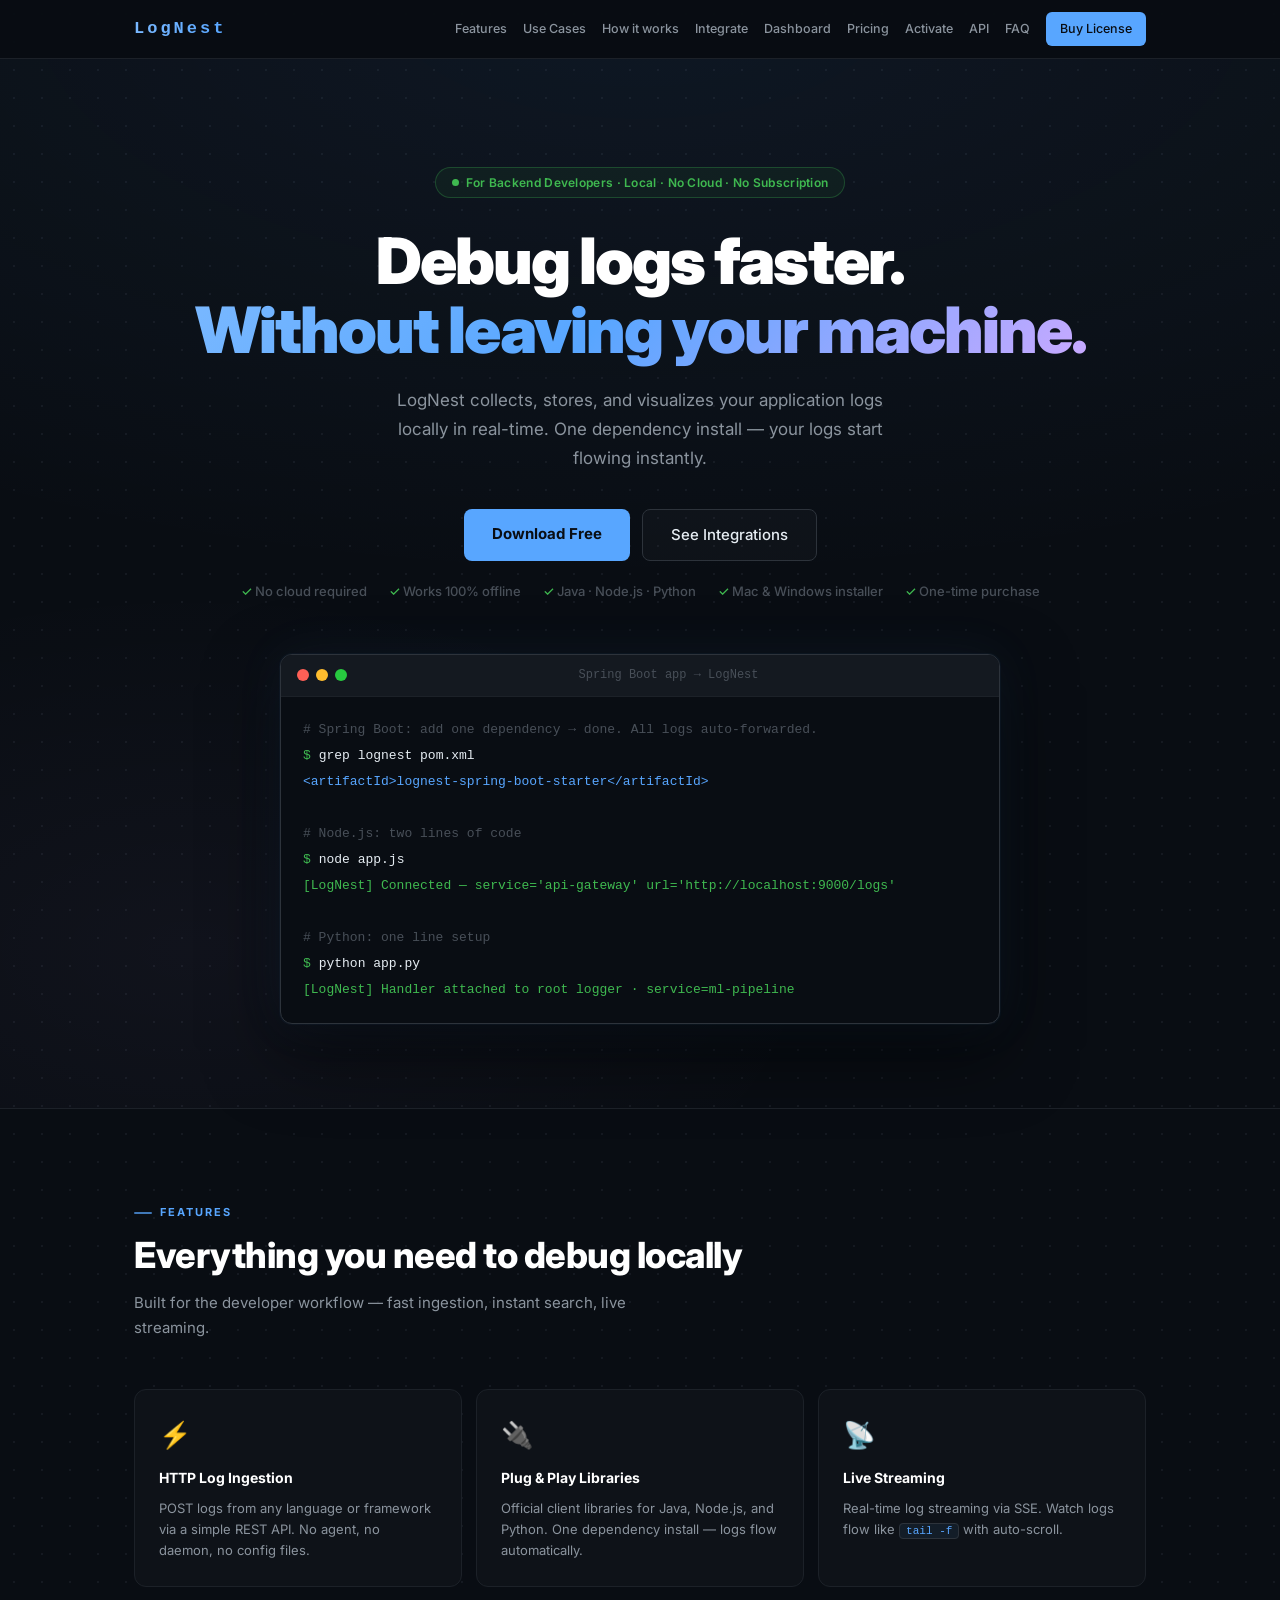
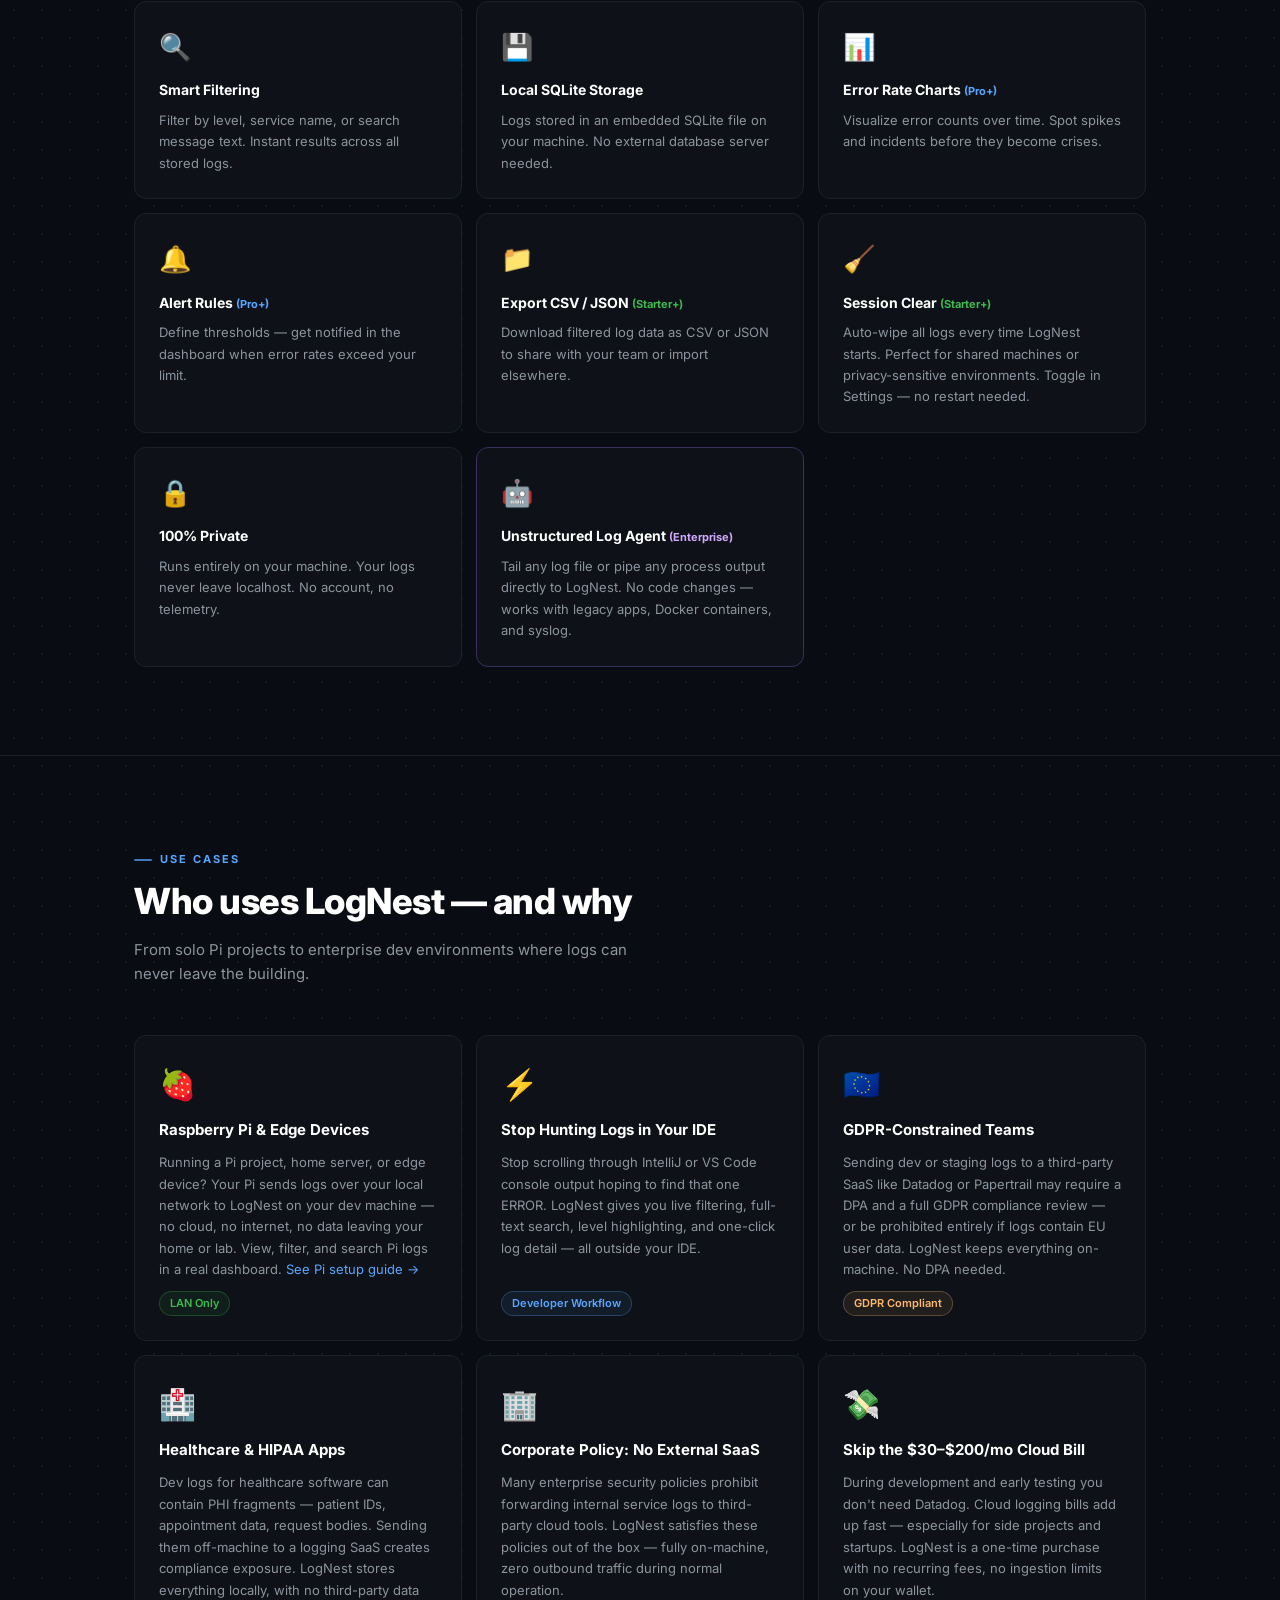
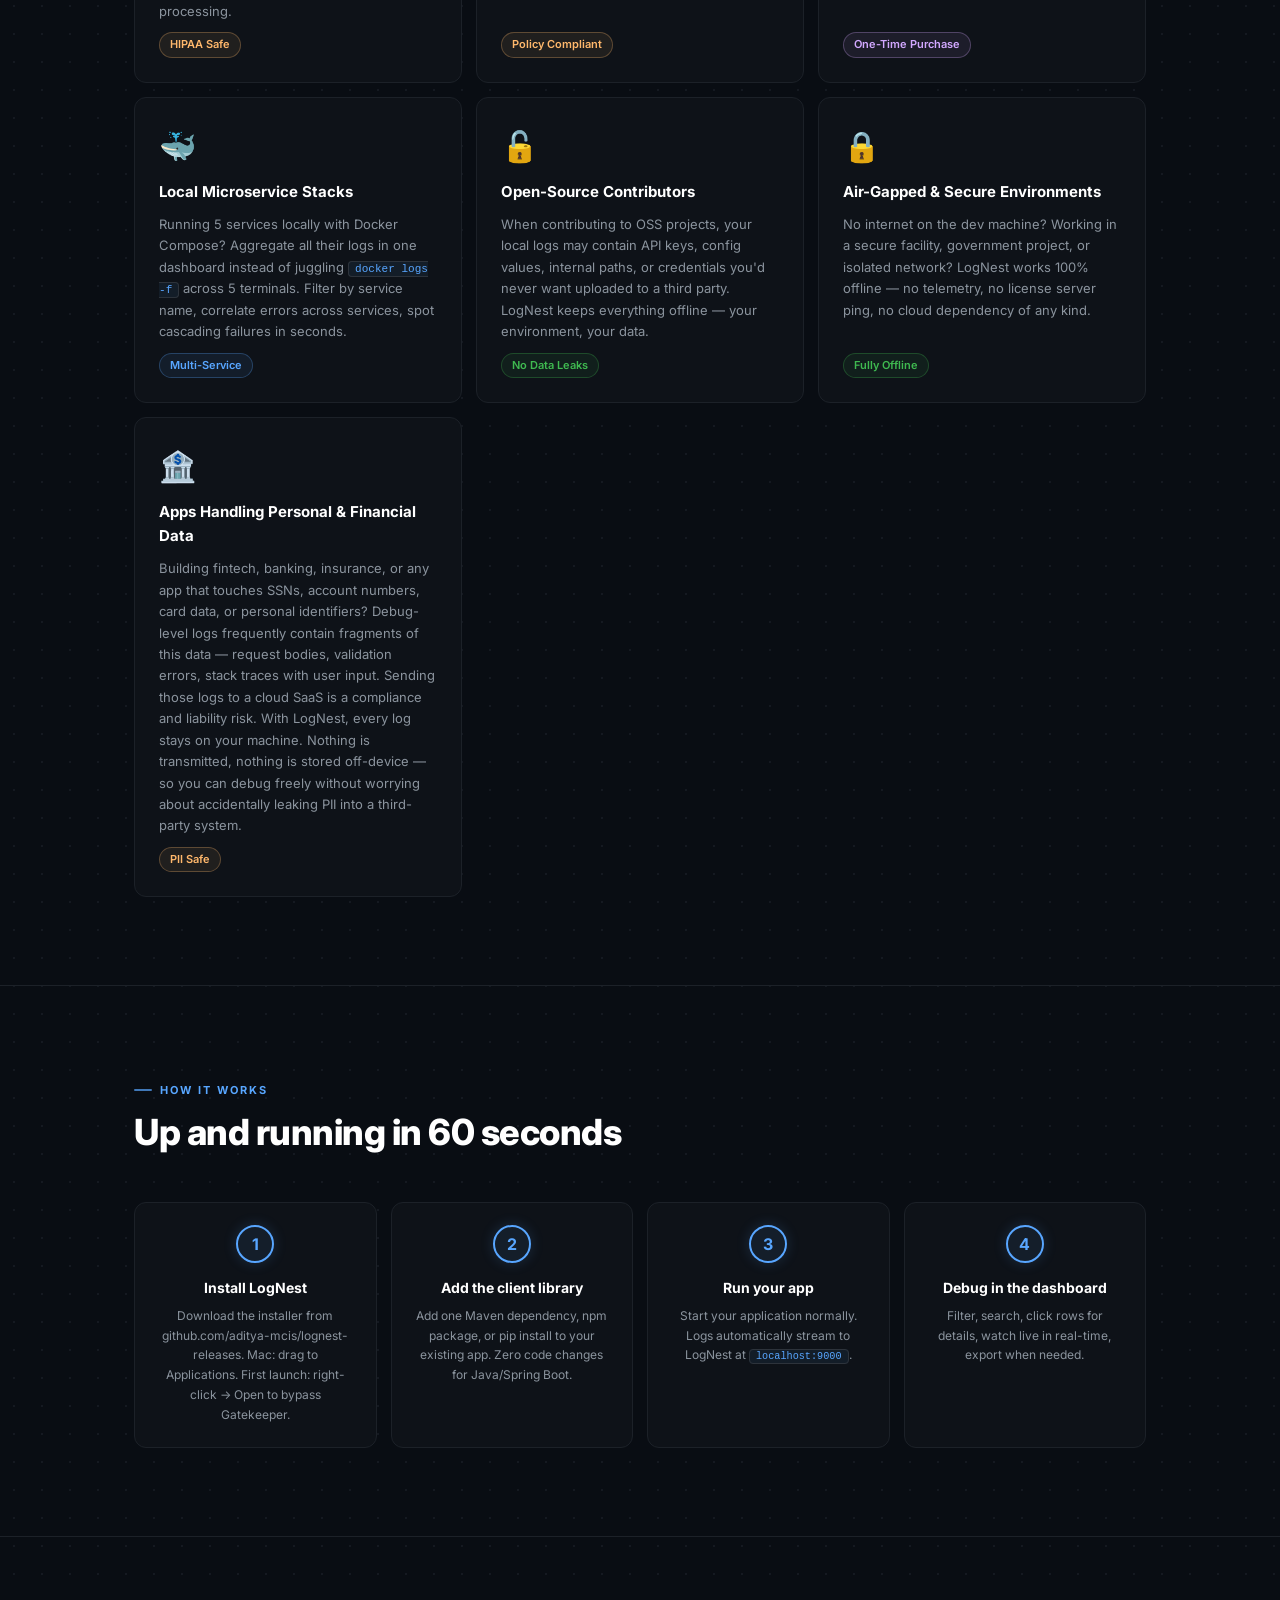
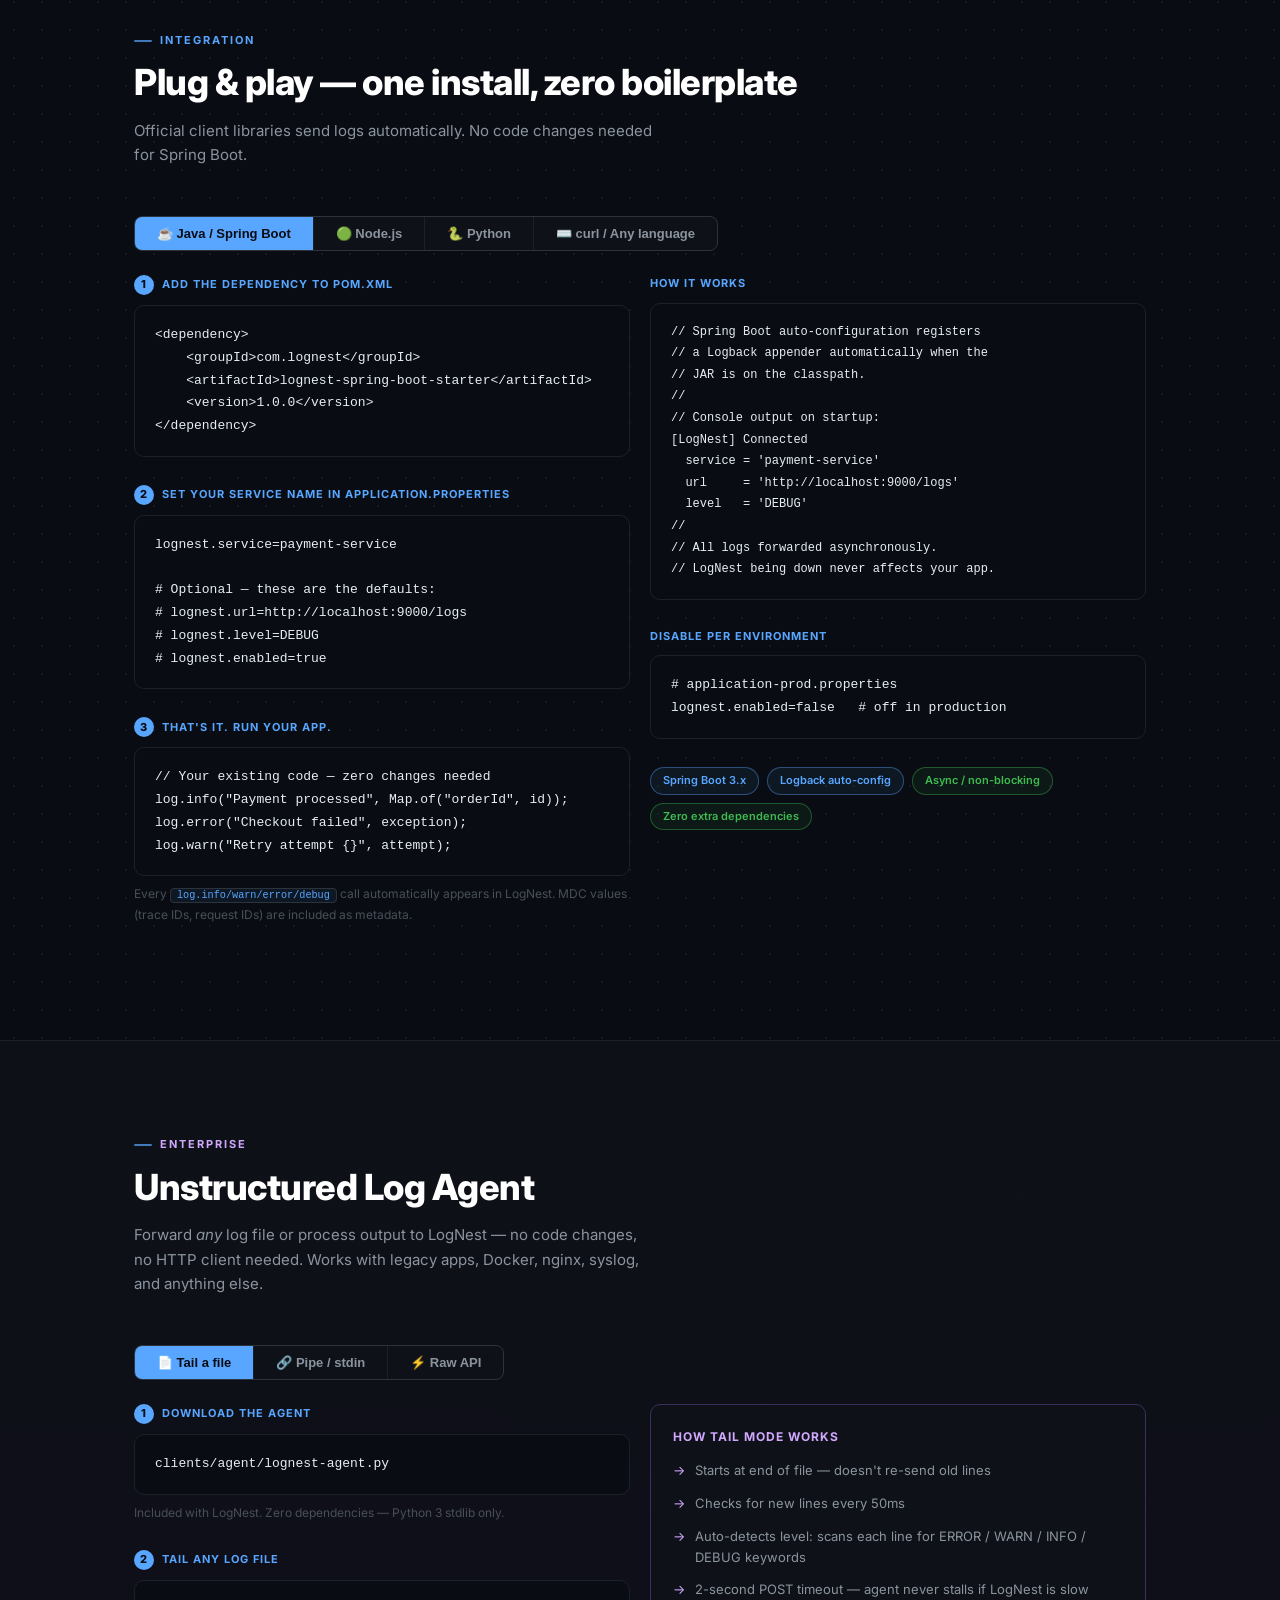
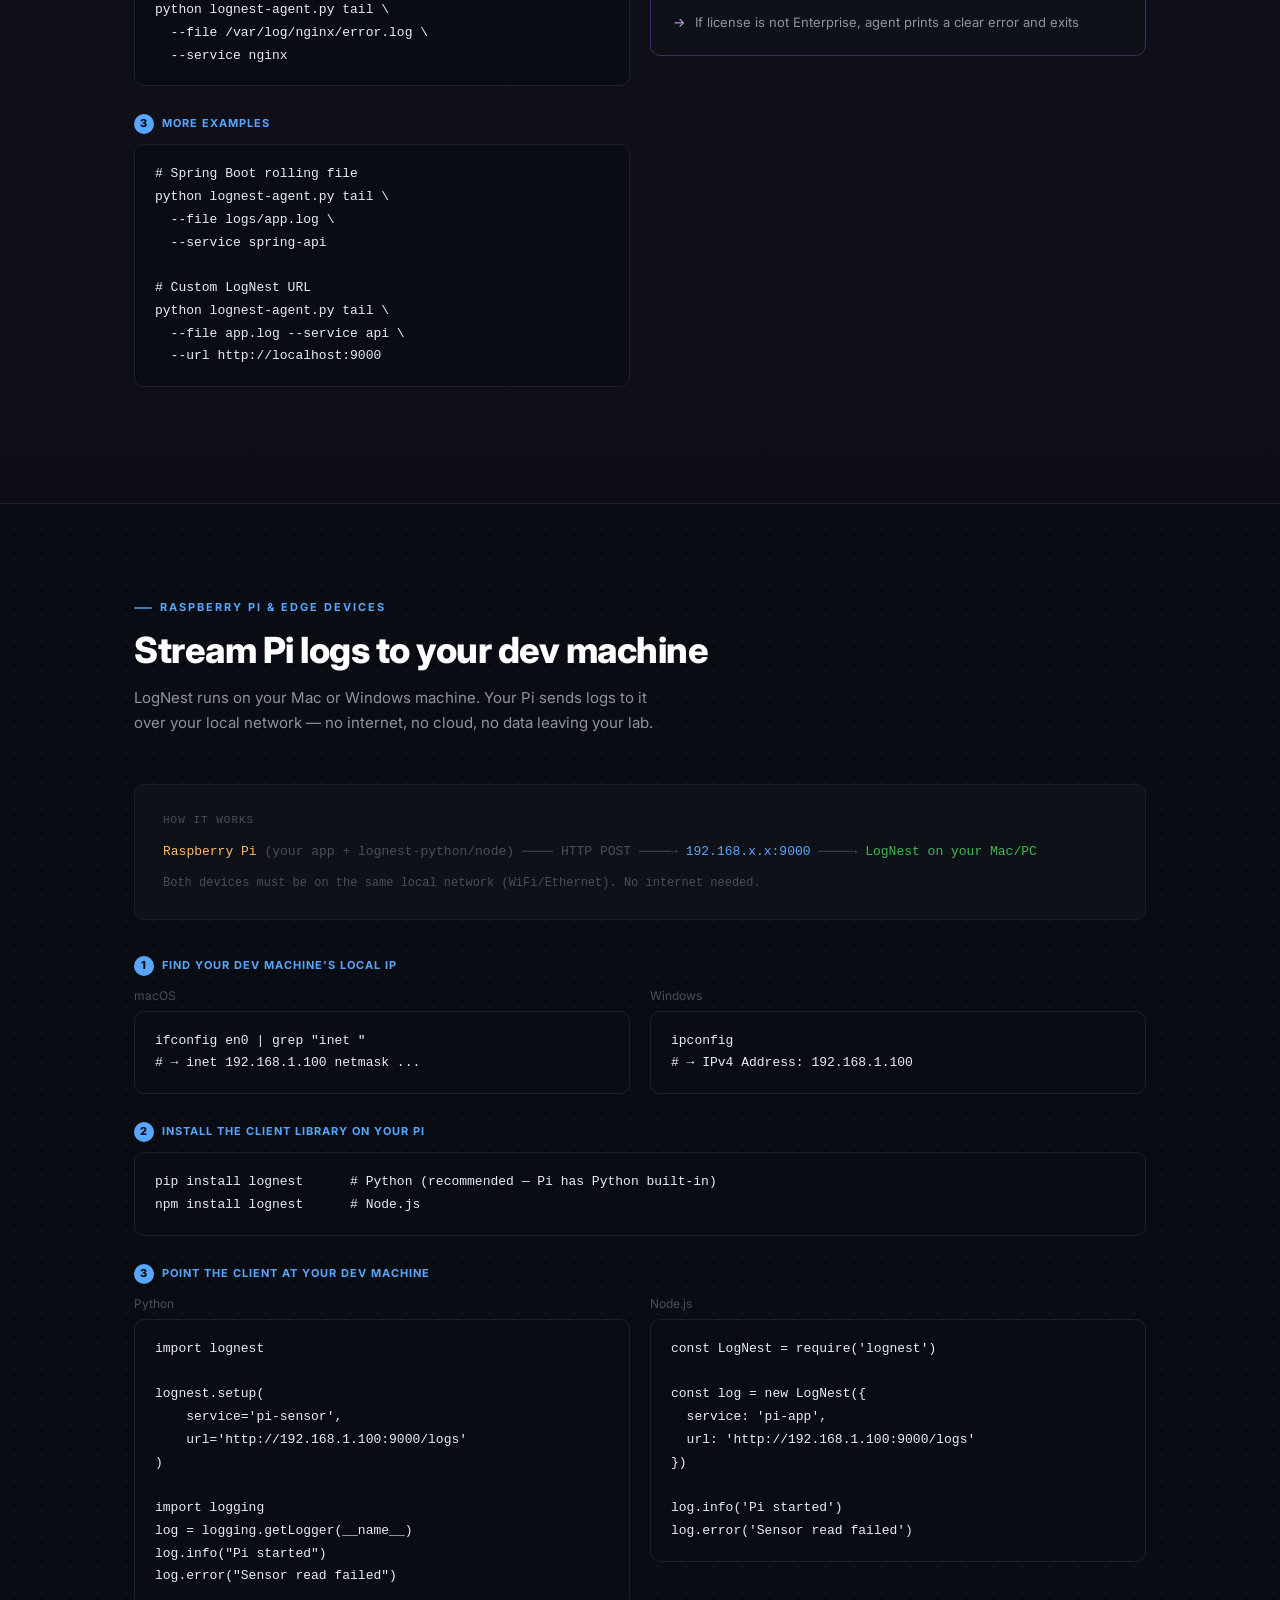
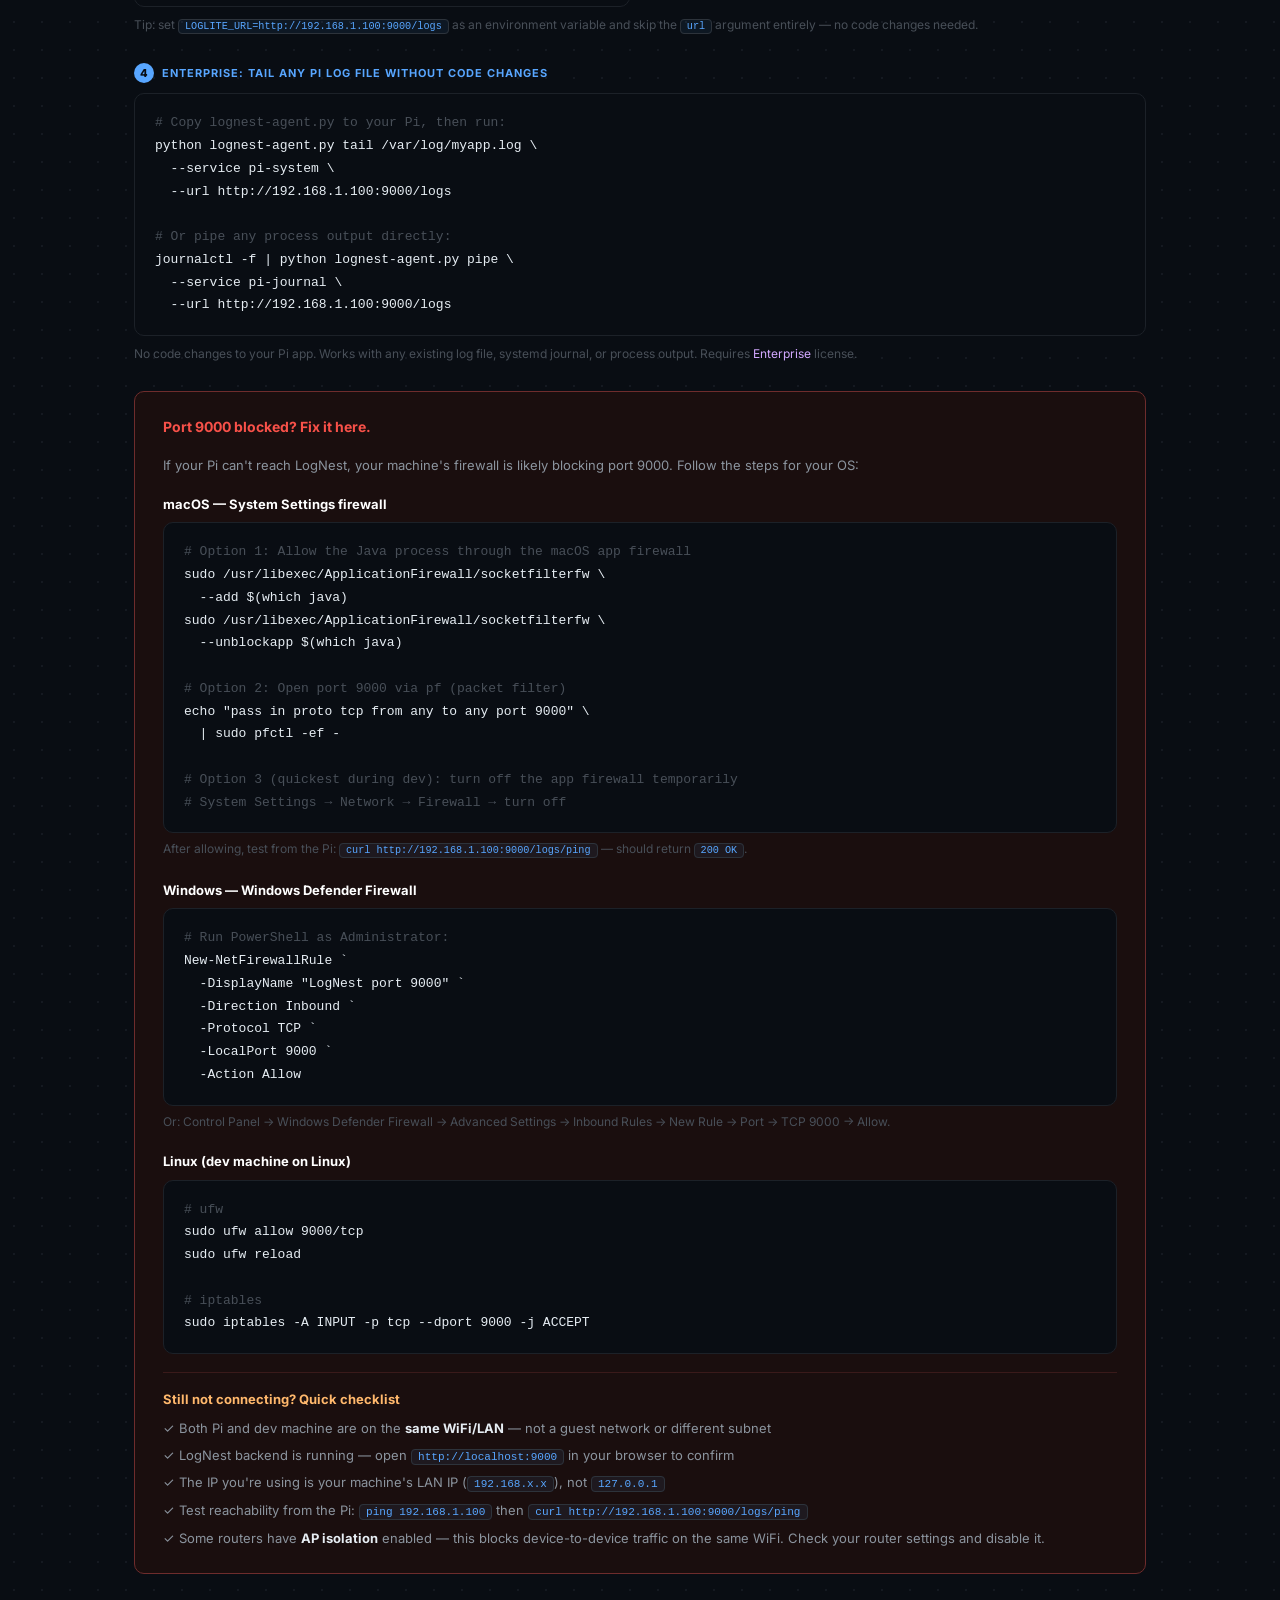
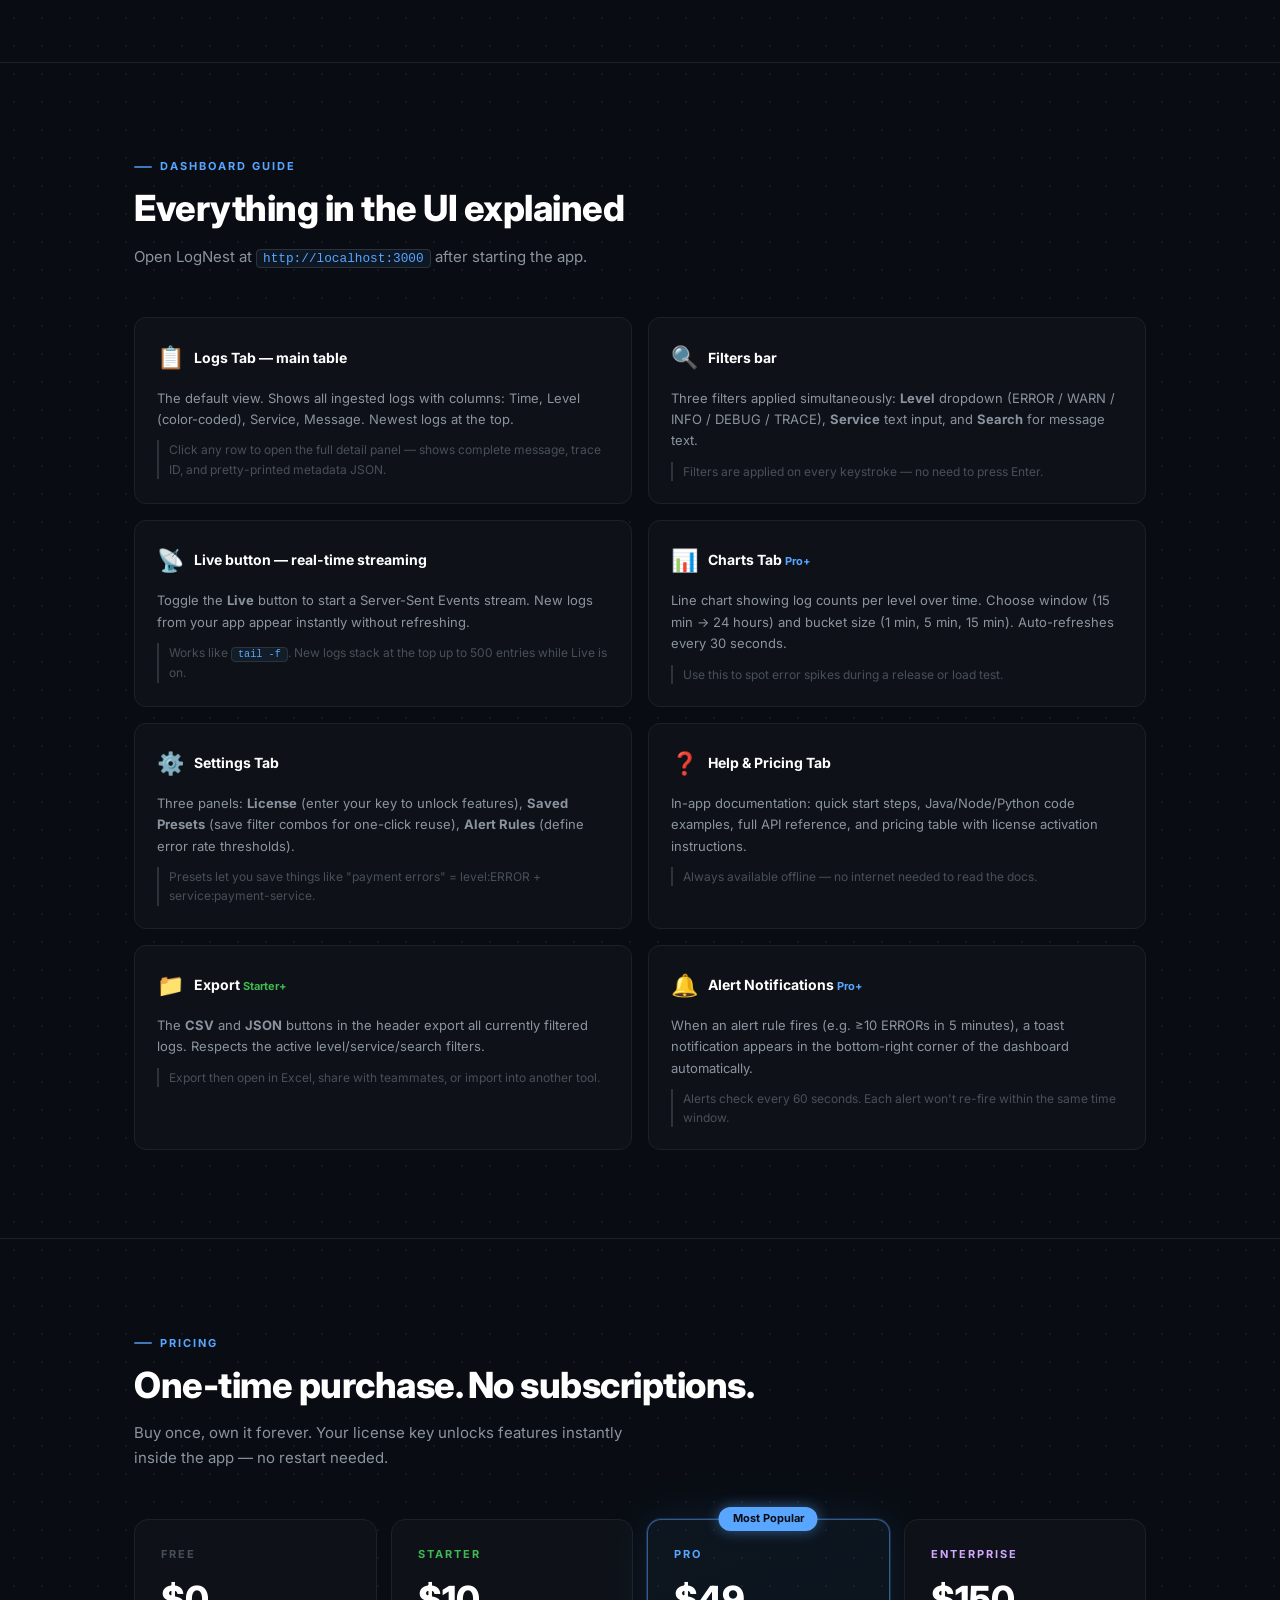
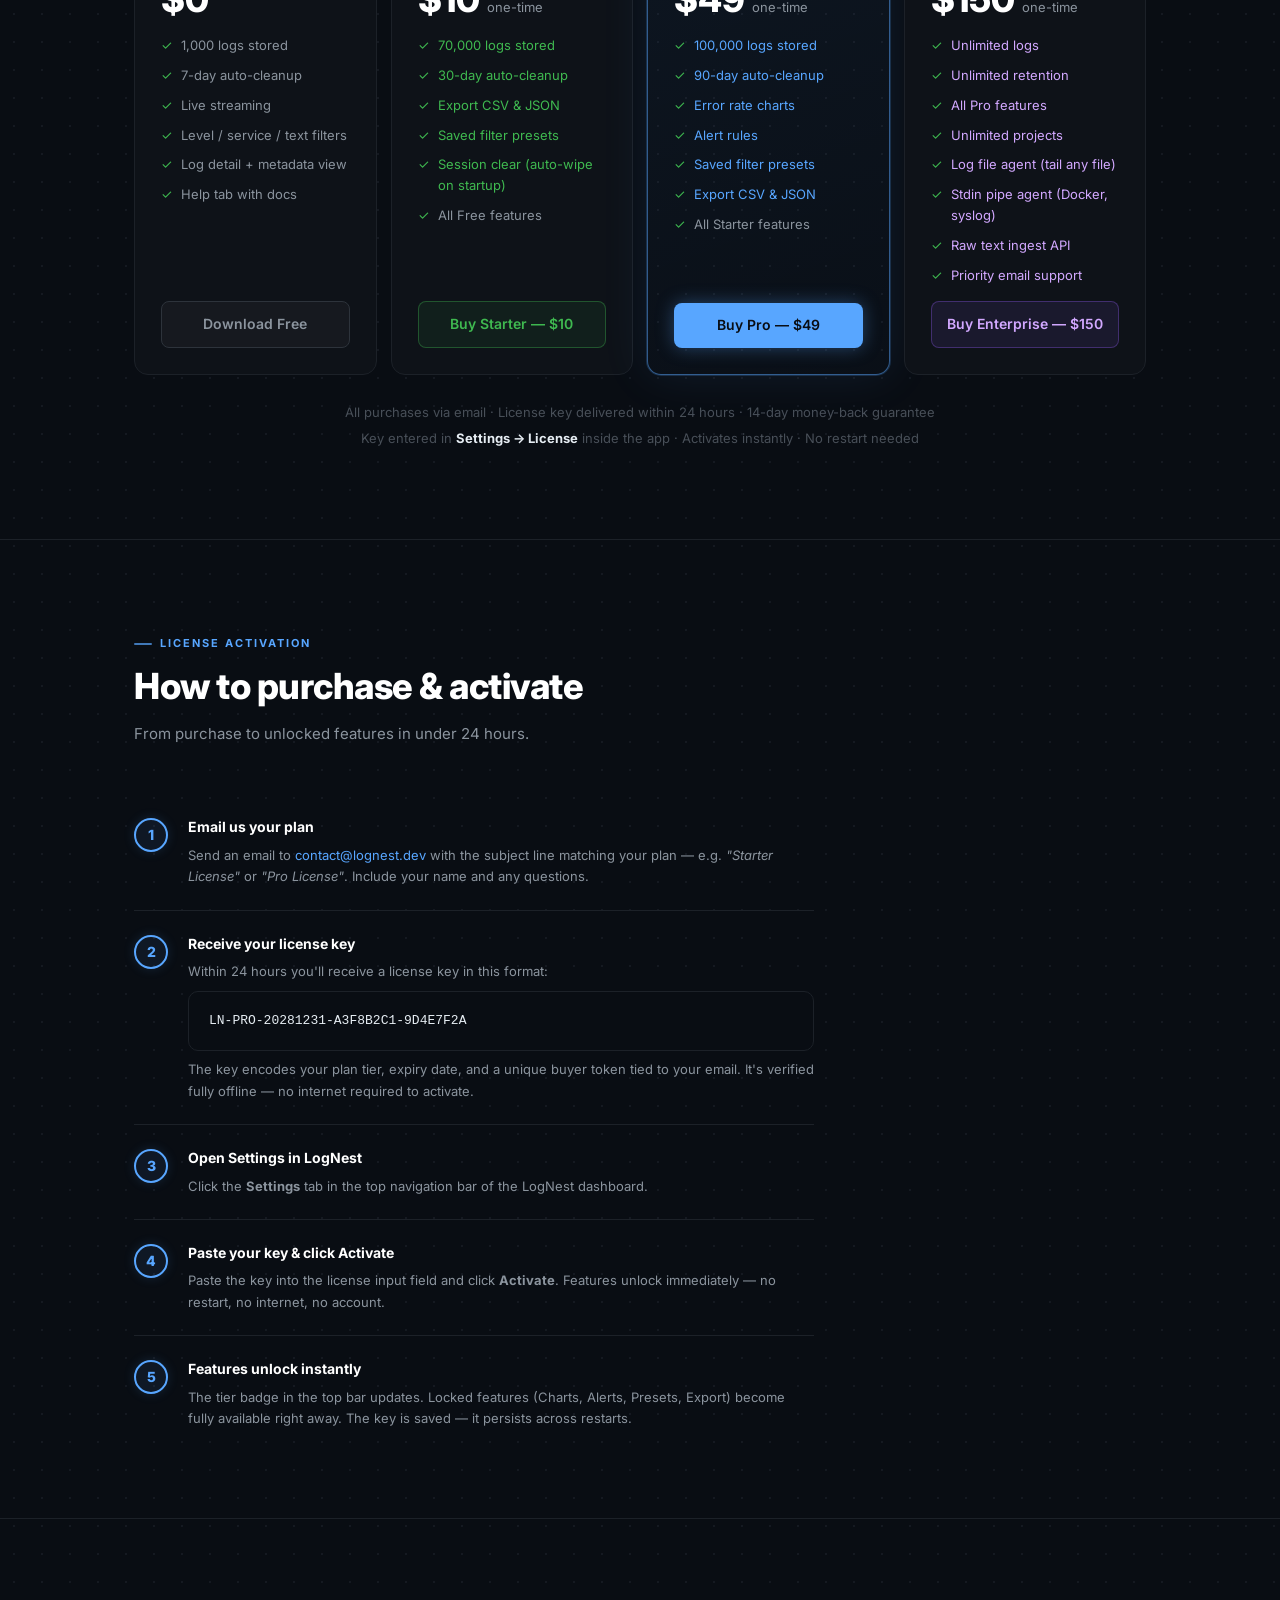
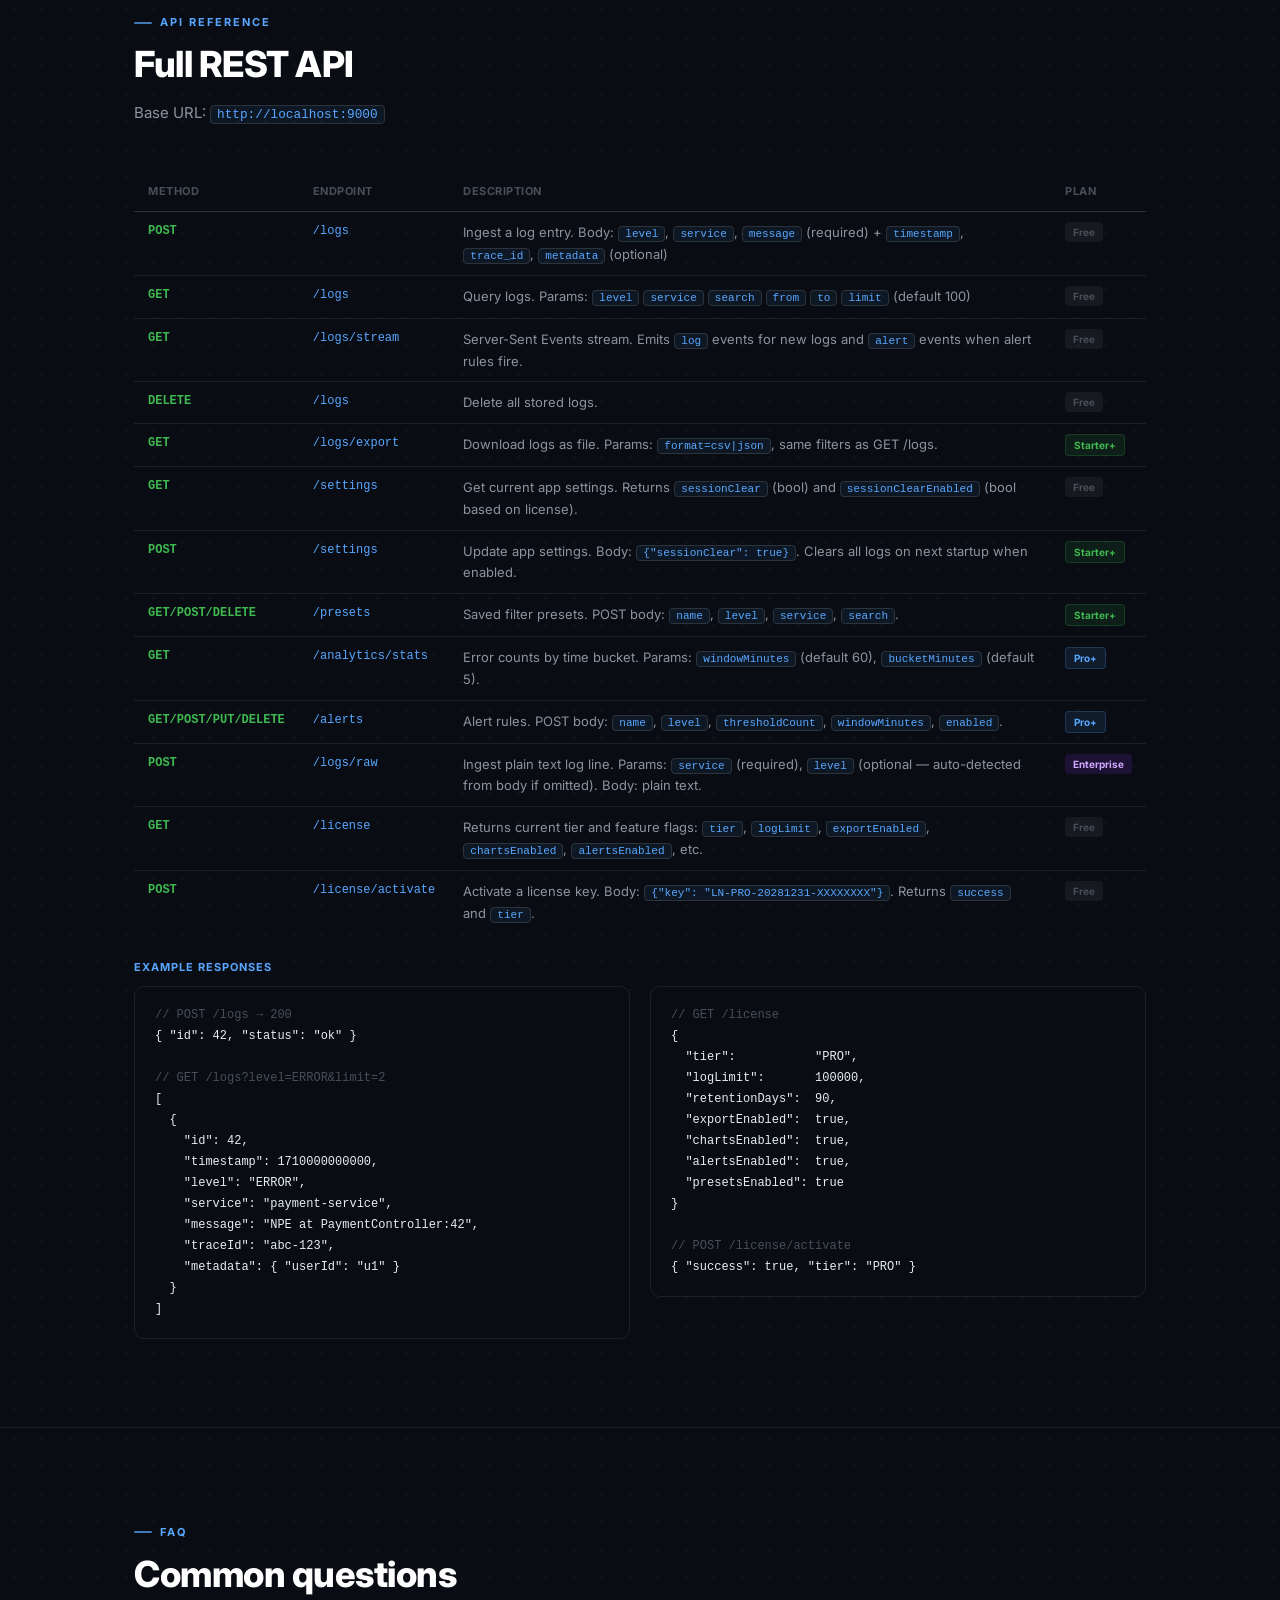
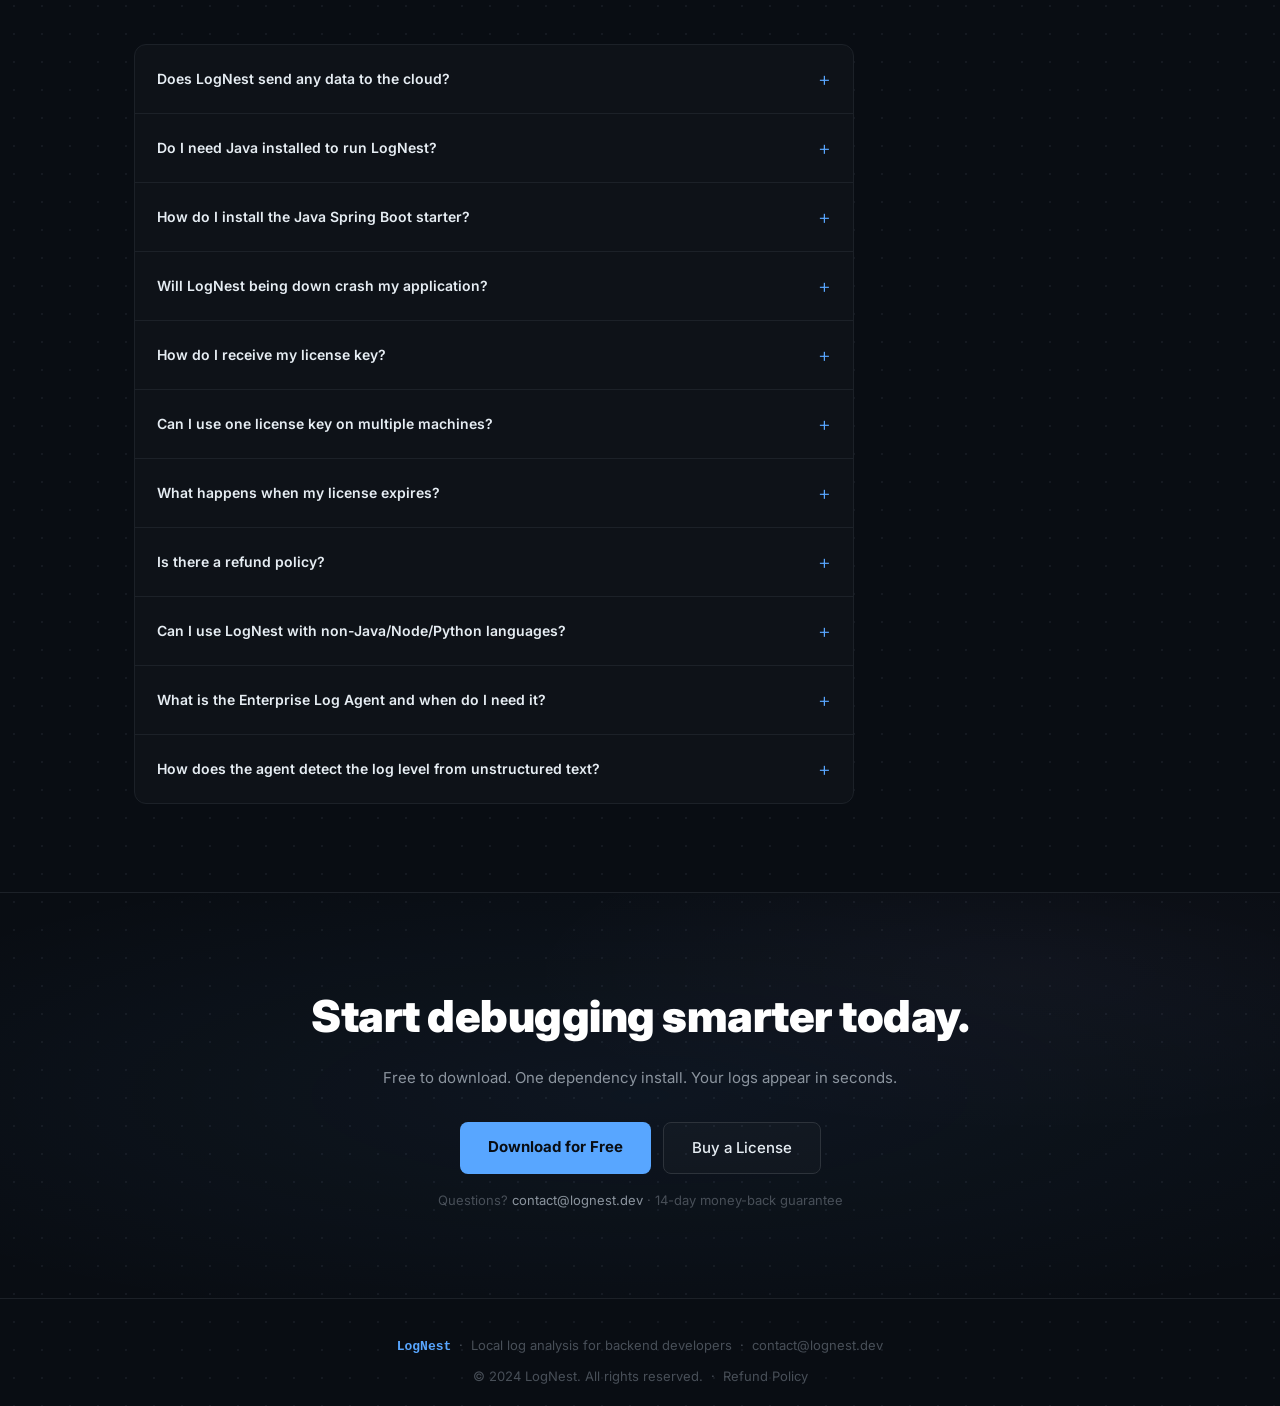
==== index.html @ 20d2260e "Update website with real download links to v1.0.0 release Co-Authored-By: Claude Sonnet 4.6 <noreply" ====
<!DOCTYPE html>
<html lang="en">
<head>
  <meta charset="UTF-8" />
  <meta name="viewport" content="width=device-width, initial-scale=1.0" />
  <title>LogNest — Local Log Analysis for Backend Developers</title>
  <style>
    @import url('https://fonts.googleapis.com/css2?family=Inter:wght@400;500;600;700;800;900&display=swap');

    *, *::before, *::after { box-sizing: border-box; margin: 0; padding: 0; }
    :root {
      --bg:       #090d13;
      --surface:  #0e1218;
      --surface2: #141920;
      --border:   #1c2128;
      --border2:  #2d333b;
      --text:     #e6edf3;
      --muted:    #8b949e;
      --dim:      #484f58;
      --blue:     #58a6ff;
      --green:    #3fb950;
      --purple:   #d2a8ff;
      --orange:   #ffb86c;
      --red:      #f85149;
      --mono: 'SF Mono', 'Fira Code', 'Cascadia Code', monospace;
    }
    html { scroll-behavior: smooth; }
    body {
      background-color: var(--bg);
      background-image: radial-gradient(rgba(99,110,123,0.13) 1px, transparent 1px);
      background-size: 28px 28px;
      color: var(--text);
      font-family: 'Inter', -apple-system, BlinkMacSystemFont, 'Segoe UI', sans-serif;
      font-size: 15px;
      line-height: 1.6;
    }
    a { color: var(--blue); text-decoration: none; }
    a:hover { text-decoration: underline; }
    code { font-family: var(--mono); font-size: 0.85em; background: rgba(88,166,255,0.07); border: 1px solid var(--border2); padding: 1px 6px; border-radius: 4px; color: var(--blue); }
    pre { font-family: var(--mono); font-size: 13px; background: var(--bg); border: 1px solid var(--border); border-radius: 10px; padding: 18px 20px; overflow-x: auto; line-height: 1.75; color: var(--text); margin: 0; }
    .container { max-width: 1060px; margin: 0 auto; padding: 0 24px; }
    section { padding: 88px 0; }
    section + section { border-top: 1px solid var(--border); }

    /* ── Nav ── */
    nav { position: sticky; top: 0; z-index: 100; background: rgba(9,13,19,0.88); backdrop-filter: blur(20px); -webkit-backdrop-filter: blur(20px); border-bottom: 1px solid var(--border); padding: 12px 0; }
    .nav-inner { max-width: 1060px; margin: 0 auto; padding: 0 24px; display: flex; align-items: center; justify-content: space-between; gap: 16px; }
    .nav-logo { font-family: var(--mono); font-size: 17px; font-weight: 700; letter-spacing: 3px; flex-shrink: 0; background: linear-gradient(90deg, #79b8ff, #58a6ff); -webkit-background-clip: text; -webkit-text-fill-color: transparent; background-clip: text; }
    .nav-links { display: flex; gap: 16px; flex-wrap: nowrap; align-items: center; overflow-x: auto; scrollbar-width: none; -ms-overflow-style: none; }
    .nav-links::-webkit-scrollbar { display: none; }
    .nav-links a { color: var(--muted); font-size: 12.5px; font-weight: 500; transition: color 0.15s; white-space: nowrap; flex-shrink: 0; }
    .nav-links a:hover { color: var(--text); text-decoration: none; }
    .nav-cta { background: var(--blue) !important; color: #090d13 !important; padding: 7px 14px; border-radius: 6px; font-weight: 700; font-size: 12.5px; transition: all 0.2s !important; flex-shrink: 0; white-space: nowrap; }
    .nav-cta:hover { background: #79b8ff !important; box-shadow: 0 0 18px rgba(88,166,255,0.4) !important; text-decoration: none !important; }

    /* ── Hero ── */
    .hero { padding: 108px 0 84px; text-align: center; background: radial-gradient(ellipse 100% 55% at 50% -5%, rgba(88,166,255,0.07), transparent), radial-gradient(ellipse 50% 35% at 15% 85%, rgba(210,168,255,0.04), transparent); }
    .hero-badge { display: inline-flex; align-items: center; gap: 7px; padding: 5px 16px; background: rgba(63,185,80,0.07); border: 1px solid rgba(63,185,80,0.28); border-radius: 20px; color: var(--green); font-size: 12px; font-weight: 600; margin-bottom: 28px; letter-spacing: 0.3px; }
    .hero-badge-dot { width: 7px; height: 7px; background: var(--green); border-radius: 50%; animation: pulse-green 2.5s ease-in-out infinite; flex-shrink: 0; }
    @keyframes pulse-green { 0%,100%{opacity:1;transform:scale(1)} 50%{opacity:0.35;transform:scale(0.75)} }
    .hero h1 { font-size: clamp(38px, 6.5vw, 64px); font-weight: 900; color: #fff; line-height: 1.08; margin-bottom: 22px; letter-spacing: -2px; }
    .hero h1 .grad { background: linear-gradient(130deg, #79b8ff 0%, #58a6ff 45%, #c9a9ff 100%); -webkit-background-clip: text; -webkit-text-fill-color: transparent; background-clip: text; }
    .hero p { font-size: 17px; color: var(--muted); max-width: 520px; margin: 0 auto 36px; line-height: 1.7; }
    .hero-buttons { display: flex; gap: 12px; justify-content: center; flex-wrap: wrap; }
    .btn-primary { padding: 13px 28px; background: var(--blue); color: #090d13; border-radius: 8px; font-weight: 700; font-size: 15px; transition: all 0.2s; }
    .btn-primary:hover { background: #79b8ff; box-shadow: 0 0 28px rgba(88,166,255,0.5); transform: translateY(-1px); text-decoration: none; }
    .btn-outline { padding: 13px 28px; border: 1px solid var(--border2); color: var(--text); border-radius: 8px; font-size: 15px; font-weight: 500; background: rgba(255,255,255,0.02); transition: all 0.2s; }
    .btn-outline:hover { background: var(--surface2); border-color: rgba(88,166,255,0.5); transform: translateY(-1px); text-decoration: none; }
    .hero-meta { margin-top: 20px; font-size: 13px; color: var(--dim); display: flex; justify-content: center; gap: 22px; flex-wrap: wrap; font-weight: 500; }
    .hero-meta span::before { content: '✓ '; color: var(--green); }

    /* ── Terminal ── */
    .terminal { margin: 52px auto 0; max-width: 720px; background: var(--bg); border: 1px solid var(--border2); border-radius: 12px; overflow: hidden; text-align: left; box-shadow: 0 0 0 1px rgba(88,166,255,0.04), 0 0 50px rgba(88,166,255,0.07), 0 28px 72px rgba(0,0,0,0.55); }
    .terminal-bar { background: var(--surface2); padding: 11px 16px; display: flex; align-items: center; gap: 7px; border-bottom: 1px solid var(--border); }
    .dot { width: 12px; height: 12px; border-radius: 50%; }
    .dot-r { background: #ff5f56; } .dot-y { background: #ffbd2e; } .dot-g { background: #27c93f; }
    .terminal-title { color: var(--dim); font-size: 12px; flex: 1; text-align: center; font-family: var(--mono); }
    .terminal-body { padding: 20px 22px; font-family: var(--mono); font-size: 13px; line-height: 2; }
    .t-prompt { color: var(--green); } .t-cmd { color: var(--text); } .t-ok { color: var(--green); } .t-info { color: var(--blue); } .t-comment { color: var(--dim); }

    /* ── Section headings ── */
    .section-label { display: inline-flex; align-items: center; gap: 8px; font-size: 11px; color: var(--blue); font-weight: 700; text-transform: uppercase; letter-spacing: 2px; margin-bottom: 12px; }
    .section-label::before { content: ''; display: inline-block; width: 18px; height: 2px; background: var(--blue); border-radius: 2px; opacity: 0.7; }
    .section-title { font-size: clamp(24px, 4vw, 36px); font-weight: 800; color: #fff; margin-bottom: 14px; letter-spacing: -0.5px; line-height: 1.2; }
    .section-sub { font-size: 15px; color: var(--muted); max-width: 520px; line-height: 1.65; }
    .section-head { margin-bottom: 48px; }

    /* ── Features grid ── */
    .features-grid { display: grid; grid-template-columns: repeat(3, 1fr); gap: 14px; }
    @media (max-width: 700px) { .features-grid { grid-template-columns: 1fr; } }
    .feature-card { background: var(--surface); border: 1px solid var(--border); border-radius: 12px; padding: 24px; transition: border-color 0.2s, box-shadow 0.2s, transform 0.2s; position: relative; overflow: hidden; }
    .feature-card::before { content: ''; position: absolute; top: 0; left: 0; right: 0; height: 1px; background: linear-gradient(90deg, transparent 0%, var(--blue) 50%, transparent 100%); opacity: 0; transition: opacity 0.25s; }
    .feature-card:hover { border-color: rgba(88,166,255,0.35); box-shadow: 0 0 28px rgba(88,166,255,0.07), 0 8px 24px rgba(0,0,0,0.3); transform: translateY(-3px); }
    .feature-card:hover::before { opacity: 0.6; }
    .feature-icon { font-size: 26px; margin-bottom: 12px; }
    .feature-title { font-size: 14px; font-weight: 700; color: #fff; margin-bottom: 8px; }
    .feature-desc { font-size: 13px; color: var(--muted); line-height: 1.65; }

    /* ── How it works ── */
    .how-steps { display: grid; grid-template-columns: repeat(4, 1fr); gap: 14px; }
    @media (max-width: 700px) { .how-steps { grid-template-columns: repeat(2, 1fr); } }
    .how-step { background: var(--surface); border: 1px solid var(--border); border-radius: 12px; padding: 22px; text-align: center; transition: border-color 0.2s, transform 0.2s; }
    .how-step:hover { border-color: rgba(88,166,255,0.3); transform: translateY(-2px); }
    .how-num { width: 38px; height: 38px; border-radius: 50%; background: rgba(88,166,255,0.08); border: 2px solid var(--blue); color: var(--blue); font-weight: 700; font-size: 16px; display: flex; align-items: center; justify-content: center; margin: 0 auto 14px; box-shadow: 0 0 14px rgba(88,166,255,0.18); }
    .how-title { font-weight: 700; color: #fff; margin-bottom: 6px; font-size: 14px; }
    .how-desc { font-size: 12px; color: var(--muted); line-height: 1.65; }

    /* ── Tab integration section ── */
    .lang-tabs { display: flex; gap: 0; border: 1px solid var(--border2); border-radius: 8px; overflow: hidden; margin-bottom: 24px; width: fit-content; background: var(--surface); }
    .lang-tab { padding: 9px 22px; background: transparent; color: var(--muted); cursor: pointer; font-size: 13px; font-weight: 600; border: none; font-family: 'Inter', inherit; transition: all 0.15s; border-right: 1px solid var(--border); }
    .lang-tab:last-child { border-right: none; }
    .lang-tab.active { background: var(--blue); color: #090d13; }
    .lang-tab:hover:not(.active) { background: var(--surface2); color: var(--text); }
    .lang-panel { display: none; }
    .lang-panel.active { display: block; }

    .install-step { margin-bottom: 28px; }
    .install-step-label { font-size: 11px; color: var(--blue); font-weight: 700; text-transform: uppercase; letter-spacing: 1px; margin-bottom: 10px; display: flex; align-items: center; gap: 8px; }
    .step-badge { background: var(--blue); color: #090d13; width: 20px; height: 20px; border-radius: 50%; display: inline-flex; align-items: center; justify-content: center; font-size: 11px; font-weight: 800; flex-shrink: 0; }
    .install-note { margin-top: 8px; font-size: 12px; color: var(--dim); }
    .install-note a { color: var(--muted); }

    .two-col { display: grid; grid-template-columns: 1fr 1fr; gap: 20px; }
    @media (max-width: 700px) { .two-col { grid-template-columns: 1fr; } }

    .pill-row { display: flex; gap: 8px; flex-wrap: wrap; margin-top: 12px; }
    .pill { padding: 4px 12px; border-radius: 20px; font-size: 11px; font-weight: 600; border: 1px solid; }
    .pill-blue { border-color: rgba(88,166,255,0.4); color: var(--blue); background: rgba(88,166,255,0.07); }
    .pill-green { border-color: rgba(63,185,80,0.4); color: var(--green); background: rgba(63,185,80,0.07); }
    .pill-orange { border-color: rgba(255,184,108,0.4); color: var(--orange); background: rgba(255,184,108,0.07); }

    /* ── Dashboard guide ── */
    .dashboard-grid { display: grid; grid-template-columns: repeat(2, 1fr); gap: 16px; }
    @media (max-width: 700px) { .dashboard-grid { grid-template-columns: 1fr; } }
    .dash-card { background: var(--surface); border: 1px solid var(--border); border-radius: 12px; padding: 22px; transition: border-color 0.2s, transform 0.2s; }
    .dash-card:hover { border-color: rgba(88,166,255,0.3); transform: translateY(-2px); }
    .dash-card-head { display: flex; align-items: center; gap: 10px; margin-bottom: 12px; }
    .dash-icon { font-size: 22px; }
    .dash-title { font-size: 14px; font-weight: 700; color: #fff; }
    .dash-desc { font-size: 13px; color: var(--muted); line-height: 1.65; margin-bottom: 10px; }
    .dash-tip { font-size: 12px; color: var(--dim); border-left: 2px solid var(--border2); padding-left: 10px; }

    /* ── License activation ── */
    .activate-steps { display: flex; flex-direction: column; gap: 0; }
    .activate-step { display: flex; gap: 20px; padding: 22px 0; border-bottom: 1px solid var(--border); }
    .activate-step:last-child { border-bottom: none; padding-bottom: 0; }
    .a-num { width: 34px; height: 34px; border-radius: 50%; background: rgba(88,166,255,0.08); border: 2px solid var(--blue); color: var(--blue); font-weight: 800; font-size: 14px; display: flex; align-items: center; justify-content: center; flex-shrink: 0; margin-top: 2px; box-shadow: 0 0 12px rgba(88,166,255,0.15); }
    .a-body h4 { color: #fff; font-size: 14px; margin-bottom: 6px; }
    .a-body p { font-size: 13px; color: var(--muted); line-height: 1.65; }
    .a-body code { font-size: 12px; }

    /* ── Pricing ── */
    .pricing-grid { display: grid; grid-template-columns: repeat(4, 1fr); gap: 14px; }
    @media (max-width: 800px) { .pricing-grid { grid-template-columns: repeat(2, 1fr); } }
    @media (max-width: 480px) { .pricing-grid { grid-template-columns: 1fr; } }
    .price-card { background: var(--surface); border: 1px solid var(--border); border-radius: 14px; padding: 26px; position: relative; display: flex; flex-direction: column; gap: 16px; transition: transform 0.2s, box-shadow 0.2s, border-color 0.2s; }
    .price-card:hover { transform: translateY(-4px); box-shadow: 0 16px 48px rgba(0,0,0,0.4); }
    .price-card.popular { border-color: rgba(88,166,255,0.5); background: linear-gradient(160deg, rgba(88,166,255,0.06), rgba(88,166,255,0.02)); box-shadow: 0 0 0 1px rgba(88,166,255,0.2), 0 0 48px rgba(88,166,255,0.1); }
    .price-card.popular:hover { box-shadow: 0 0 0 1px rgba(88,166,255,0.4), 0 0 64px rgba(88,166,255,0.16), 0 20px 56px rgba(0,0,0,0.4); }
    .popular-tag { position: absolute; top: -13px; left: 50%; transform: translateX(-50%); background: var(--blue); color: #090d13; font-size: 11px; font-weight: 700; padding: 3px 14px; border-radius: 12px; white-space: nowrap; box-shadow: 0 0 14px rgba(88,166,255,0.5); }
    .card-tier { font-size: 11px; font-weight: 700; letter-spacing: 2px; text-transform: uppercase; }
    .card-price { font-size: 36px; font-weight: 800; color: #fff; line-height: 1.1; }
    .card-price span { font-size: 13px; font-weight: 400; color: var(--muted); }
    .card-features { list-style: none; display: flex; flex-direction: column; gap: 9px; flex: 1; }
    .card-features li { font-size: 13px; color: var(--muted); display: flex; gap: 8px; align-items: flex-start; }
    .card-features li::before { content: '✓'; flex-shrink: 0; color: var(--green); }
    .card-btn { display: block; text-align: center; padding: 11px; border-radius: 8px; font-size: 14px; font-weight: 600; transition: all 0.15s; }
    .card-btn:hover { text-decoration: none; filter: brightness(1.1); transform: translateY(-1px); }
    .btn-free    { background: rgba(255,255,255,0.03); border: 1px solid var(--border2); color: var(--muted); }
    .btn-starter { background: rgba(63,185,80,0.08); border: 1px solid rgba(63,185,80,0.35); color: var(--green); }
    .btn-pro     { background: var(--blue); color: #090d13; box-shadow: 0 0 18px rgba(88,166,255,0.35); }
    .btn-ent     { background: rgba(137,87,229,0.1); border: 1px solid rgba(137,87,229,0.35); color: var(--purple); }

    /* ── API reference ── */
    .api-table { width: 100%; border-collapse: collapse; font-size: 13px; }
    .api-table th { text-align: left; padding: 10px 14px; background: var(--bg); color: var(--dim); font-size: 11px; text-transform: uppercase; letter-spacing: 0.5px; border-bottom: 1px solid var(--border2); }
    .api-table td { padding: 10px 14px; border-bottom: 1px solid var(--border); vertical-align: top; }
    .api-table tr:last-child td { border-bottom: none; }
    .api-table tr:hover td { background: rgba(255,255,255,0.012); }
    .api-table td:first-child { color: var(--green); font-weight: 700; font-family: var(--mono); font-size: 12px; white-space: nowrap; }
    .api-table td:nth-child(2) { color: var(--blue); font-family: var(--mono); font-size: 12px; }
    .api-table td:nth-child(3) { color: var(--muted); }
    .api-table td:nth-child(4) { color: var(--dim); font-size: 12px; }
    .badge { display: inline-block; padding: 2px 8px; border-radius: 4px; font-size: 10px; font-weight: 700; }
    .badge-free    { background: rgba(255,255,255,0.05); color: var(--dim); }
    .badge-starter { background: rgba(63,185,80,0.1); color: var(--green); border: 1px solid rgba(63,185,80,0.2); }
    .badge-pro     { background: rgba(88,166,255,0.1); color: var(--blue); border: 1px solid rgba(88,166,255,0.2); }

    /* ── Use Cases ── */
    .usecase-grid { display: grid; grid-template-columns: repeat(3, 1fr); gap: 14px; }
    @media (max-width: 900px) { .usecase-grid { grid-template-columns: repeat(2, 1fr); } }
    @media (max-width: 560px) { .usecase-grid { grid-template-columns: 1fr; } }
    .usecase-card { background: var(--surface); border: 1px solid var(--border); border-radius: 12px; padding: 24px; display: flex; flex-direction: column; gap: 10px; transition: border-color 0.2s, box-shadow 0.2s, transform 0.2s; position: relative; overflow: hidden; }
    .usecase-card::after { content: ''; position: absolute; inset: 0; background: linear-gradient(135deg, rgba(88,166,255,0.03), transparent 60%); opacity: 0; transition: opacity 0.3s; pointer-events: none; }
    .usecase-card:hover { border-color: rgba(88,166,255,0.35); box-shadow: 0 0 28px rgba(88,166,255,0.06), 0 8px 24px rgba(0,0,0,0.25); transform: translateY(-3px); }
    .usecase-card:hover::after { opacity: 1; }
    .usecase-icon { font-size: 30px; }
    .usecase-title { font-size: 15px; font-weight: 700; color: #fff; }
    .usecase-desc { font-size: 13px; color: var(--muted); line-height: 1.65; flex: 1; }
    .usecase-tag { display: inline-block; padding: 3px 10px; border-radius: 20px; font-size: 11px; font-weight: 600; width: fit-content; }
    .tag-privacy    { background: rgba(63,185,80,0.08);   border: 1px solid rgba(63,185,80,0.28);   color: var(--green); }
    .tag-workflow   { background: rgba(88,166,255,0.08);  border: 1px solid rgba(88,166,255,0.28);  color: var(--blue); }
    .tag-compliance { background: rgba(255,184,108,0.08); border: 1px solid rgba(255,184,108,0.28); color: var(--orange); }
    .tag-cost       { background: rgba(210,168,255,0.08); border: 1px solid rgba(210,168,255,0.28); color: var(--purple); }

    /* ── FAQ ── */
    .faq-list { display: flex; flex-direction: column; gap: 0; max-width: 720px; border: 1px solid var(--border); border-radius: 12px; overflow: hidden; background: var(--surface); }
    .faq-item { border-bottom: 1px solid var(--border); }
    .faq-item:last-child { border-bottom: none; }
    .faq-q { font-weight: 600; color: var(--text); padding: 18px 22px; cursor: pointer; display: flex; justify-content: space-between; align-items: center; font-size: 14px; transition: color 0.15s; gap: 12px; }
    .faq-q:hover { color: #fff; }
    .faq-q::after { content: '+'; color: var(--blue); font-size: 20px; font-weight: 300; flex-shrink: 0; }
    .faq-q.open { color: #fff; }
    .faq-q.open::after { content: '−'; }
    .faq-a { font-size: 13px; color: var(--muted); padding: 0 22px 18px; display: none; line-height: 1.75; }
    .faq-a.open { display: block; }

    /* ── CTA ── */
    .cta-section { text-align: center; background: radial-gradient(ellipse 70% 60% at 50% 50%, rgba(88,166,255,0.06), transparent), radial-gradient(ellipse 40% 40% at 80% 20%, rgba(210,168,255,0.03), transparent); }
    .cta-section h2 { font-size: clamp(26px, 4vw, 44px); font-weight: 900; color: #fff; margin-bottom: 14px; letter-spacing: -0.5px; }
    .cta-section p { font-size: 15px; color: var(--muted); margin-bottom: 32px; }

    /* ── Footer ── */
    footer { border-top: 1px solid var(--border); padding: 36px 0; text-align: center; color: var(--dim); font-size: 13px; }
    footer a { color: var(--dim); transition: color 0.15s; }
    footer a:hover { color: var(--text); }
  </style>
</head>
<body>

<!-- ── Nav ── -->
<nav>
  <div class="nav-inner">
    <div class="nav-logo">LogNest</div>
    <div class="nav-links">
      <a href="#features">Features</a>
      <a href="#usecases">Use Cases</a>
      <a href="#how">How it works</a>
      <a href="#integrate">Integrate</a>
      <a href="#dashboard">Dashboard</a>
      <a href="#pricing">Pricing</a>
      <a href="#activate">Activate</a>
      <a href="#api">API</a>
      <a href="#faq">FAQ</a>
      <a href="mailto:contact@lognest.dev?subject=LogNest License" class="nav-cta">Buy License</a>
    </div>
  </div>
</nav>

<!-- ── Hero ── -->
<section class="hero">
  <div class="container">
    <div class="hero-badge"><span class="hero-badge-dot"></span>For Backend Developers · Local · No Cloud · No Subscription</div>
    <h1>Debug logs faster.<br/><span class="grad">Without leaving your machine.</span></h1>
    <p>LogNest collects, stores, and visualizes your application logs locally in real-time. One dependency install — your logs start flowing instantly.</p>
    <div class="hero-buttons">
      <a href="https://github.com/aditya-mcis/lognest-releases/releases/latest" target="_blank" class="btn-primary">Download Free</a>
      <a href="#integrate" class="btn-outline">See Integrations</a>
    </div>
    <div class="hero-meta">
      <span>No cloud required</span>
      <span>Works 100% offline</span>
      <span>Java · Node.js · Python</span>
      <span>Mac &amp; Windows installer</span>
      <span>One-time purchase</span>
    </div>

    <div class="terminal">
      <div class="terminal-bar">
        <div class="dot dot-r"></div><div class="dot dot-y"></div><div class="dot dot-g"></div>
        <div class="terminal-title">Spring Boot app → LogNest</div>
      </div>
      <div class="terminal-body">
        <div class="t-comment"># Spring Boot: add one dependency → done. All logs auto-forwarded.</div>
        <div><span class="t-prompt">$</span> <span class="t-cmd">grep lognest pom.xml</span></div>
        <div class="t-info">&lt;artifactId&gt;lognest-spring-boot-starter&lt;/artifactId&gt;</div>
        <br/>
        <div class="t-comment"># Node.js: two lines of code</div>
        <div><span class="t-prompt">$</span> <span class="t-cmd">node app.js</span></div>
        <div class="t-ok">[LogNest] Connected — service='api-gateway' url='http://localhost:9000/logs'</div>
        <br/>
        <div class="t-comment"># Python: one line setup</div>
        <div><span class="t-prompt">$</span> <span class="t-cmd">python app.py</span></div>
        <div class="t-ok">[LogNest] Handler attached to root logger · service=ml-pipeline</div>
      </div>
    </div>
  </div>
</section>

<!-- ── Features ── -->
<section id="features">
  <div class="container">
    <div class="section-head">
      <div class="section-label">Features</div>
      <div class="section-title">Everything you need to debug locally</div>
      <div class="section-sub">Built for the developer workflow — fast ingestion, instant search, live streaming.</div>
    </div>
    <div class="features-grid">
      <div class="feature-card">
        <div class="feature-icon">⚡</div>
        <div class="feature-title">HTTP Log Ingestion</div>
        <div class="feature-desc">POST logs from any language or framework via a simple REST API. No agent, no daemon, no config files.</div>
      </div>
      <div class="feature-card">
        <div class="feature-icon">🔌</div>
        <div class="feature-title">Plug &amp; Play Libraries</div>
        <div class="feature-desc">Official client libraries for Java, Node.js, and Python. One dependency install — logs flow automatically.</div>
      </div>
      <div class="feature-card">
        <div class="feature-icon">📡</div>
        <div class="feature-title">Live Streaming</div>
        <div class="feature-desc">Real-time log streaming via SSE. Watch logs flow like <code>tail -f</code> with auto-scroll.</div>
      </div>
      <div class="feature-card">
        <div class="feature-icon">🔍</div>
        <div class="feature-title">Smart Filtering</div>
        <div class="feature-desc">Filter by level, service name, or search message text. Instant results across all stored logs.</div>
      </div>
      <div class="feature-card">
        <div class="feature-icon">💾</div>
        <div class="feature-title">Local SQLite Storage</div>
        <div class="feature-desc">Logs stored in an embedded SQLite file on your machine. No external database server needed.</div>
      </div>
      <div class="feature-card">
        <div class="feature-icon">📊</div>
        <div class="feature-title">Error Rate Charts <span style="font-size:11px;color:var(--blue)">(Pro+)</span></div>
        <div class="feature-desc">Visualize error counts over time. Spot spikes and incidents before they become crises.</div>
      </div>
      <div class="feature-card">
        <div class="feature-icon">🔔</div>
        <div class="feature-title">Alert Rules <span style="font-size:11px;color:var(--blue)">(Pro+)</span></div>
        <div class="feature-desc">Define thresholds — get notified in the dashboard when error rates exceed your limit.</div>
      </div>
      <div class="feature-card">
        <div class="feature-icon">📁</div>
        <div class="feature-title">Export CSV / JSON <span style="font-size:11px;color:var(--green)">(Starter+)</span></div>
        <div class="feature-desc">Download filtered log data as CSV or JSON to share with your team or import elsewhere.</div>
      </div>
      <div class="feature-card">
        <div class="feature-icon">🧹</div>
        <div class="feature-title">Session Clear <span style="font-size:11px;color:var(--green)">(Starter+)</span></div>
        <div class="feature-desc">Auto-wipe all logs every time LogNest starts. Perfect for shared machines or privacy-sensitive environments. Toggle in Settings — no restart needed.</div>
      </div>
      <div class="feature-card">
        <div class="feature-icon">🔒</div>
        <div class="feature-title">100% Private</div>
        <div class="feature-desc">Runs entirely on your machine. Your logs never leave localhost. No account, no telemetry.</div>
      </div>
      <div class="feature-card" style="border-color:#3b2f5e">
        <div class="feature-icon">🤖</div>
        <div class="feature-title">Unstructured Log Agent <span style="font-size:11px;color:var(--purple)">(Enterprise)</span></div>
        <div class="feature-desc">Tail any log file or pipe any process output directly to LogNest. No code changes — works with legacy apps, Docker containers, and syslog.</div>
      </div>
    </div>
  </div>
</section>

<!-- ── Use Cases ── -->
<section id="usecases">
  <div class="container">
    <div class="section-head">
      <div class="section-label">Use Cases</div>
      <div class="section-title">Who uses LogNest — and why</div>
      <div class="section-sub">From solo Pi projects to enterprise dev environments where logs can never leave the building.</div>
    </div>
    <div class="usecase-grid">

      <div class="usecase-card">
        <div class="usecase-icon">🍓</div>
        <div class="usecase-title">Raspberry Pi &amp; Edge Devices</div>
        <div class="usecase-desc">Running a Pi project, home server, or edge device? Your Pi sends logs over your local network to LogNest on your dev machine — no cloud, no internet, no data leaving your home or lab. View, filter, and search Pi logs in a real dashboard. <a href="#pi">See Pi setup guide →</a></div>
        <div class="usecase-tag tag-privacy">LAN Only</div>
      </div>

      <div class="usecase-card">
        <div class="usecase-icon">⚡</div>
        <div class="usecase-title">Stop Hunting Logs in Your IDE</div>
        <div class="usecase-desc">Stop scrolling through IntelliJ or VS Code console output hoping to find that one ERROR. LogNest gives you live filtering, full-text search, level highlighting, and one-click log detail — all outside your IDE.</div>
        <div class="usecase-tag tag-workflow">Developer Workflow</div>
      </div>

      <div class="usecase-card">
        <div class="usecase-icon">🇪🇺</div>
        <div class="usecase-title">GDPR-Constrained Teams</div>
        <div class="usecase-desc">Sending dev or staging logs to a third-party SaaS like Datadog or Papertrail may require a DPA and a full GDPR compliance review — or be prohibited entirely if logs contain EU user data. LogNest keeps everything on-machine. No DPA needed.</div>
        <div class="usecase-tag tag-compliance">GDPR Compliant</div>
      </div>

      <div class="usecase-card">
        <div class="usecase-icon">🏥</div>
        <div class="usecase-title">Healthcare &amp; HIPAA Apps</div>
        <div class="usecase-desc">Dev logs for healthcare software can contain PHI fragments — patient IDs, appointment data, request bodies. Sending them off-machine to a logging SaaS creates compliance exposure. LogNest stores everything locally, with no third-party data processing.</div>
        <div class="usecase-tag tag-compliance">HIPAA Safe</div>
      </div>

      <div class="usecase-card">
        <div class="usecase-icon">🏢</div>
        <div class="usecase-title">Corporate Policy: No External SaaS</div>
        <div class="usecase-desc">Many enterprise security policies prohibit forwarding internal service logs to third-party cloud tools. LogNest satisfies these policies out of the box — fully on-machine, zero outbound traffic during normal operation.</div>
        <div class="usecase-tag tag-compliance">Policy Compliant</div>
      </div>

      <div class="usecase-card">
        <div class="usecase-icon">💸</div>
        <div class="usecase-title">Skip the $30–$200/mo Cloud Bill</div>
        <div class="usecase-desc">During development and early testing you don't need Datadog. Cloud logging bills add up fast — especially for side projects and startups. LogNest is a one-time purchase with no recurring fees, no ingestion limits on your wallet.</div>
        <div class="usecase-tag tag-cost">One-Time Purchase</div>
      </div>

      <div class="usecase-card">
        <div class="usecase-icon">🐳</div>
        <div class="usecase-title">Local Microservice Stacks</div>
        <div class="usecase-desc">Running 5 services locally with Docker Compose? Aggregate all their logs in one dashboard instead of juggling <code>docker logs -f</code> across 5 terminals. Filter by service name, correlate errors across services, spot cascading failures in seconds.</div>
        <div class="usecase-tag tag-workflow">Multi-Service</div>
      </div>

      <div class="usecase-card">
        <div class="usecase-icon">🔓</div>
        <div class="usecase-title">Open-Source Contributors</div>
        <div class="usecase-desc">When contributing to OSS projects, your local logs may contain API keys, config values, internal paths, or credentials you'd never want uploaded to a third party. LogNest keeps everything offline — your environment, your data.</div>
        <div class="usecase-tag tag-privacy">No Data Leaks</div>
      </div>

      <div class="usecase-card">
        <div class="usecase-icon">🔒</div>
        <div class="usecase-title">Air-Gapped &amp; Secure Environments</div>
        <div class="usecase-desc">No internet on the dev machine? Working in a secure facility, government project, or isolated network? LogNest works 100% offline — no telemetry, no license server ping, no cloud dependency of any kind.</div>
        <div class="usecase-tag tag-privacy">Fully Offline</div>
      </div>

      <div class="usecase-card">
        <div class="usecase-icon">🏦</div>
        <div class="usecase-title">Apps Handling Personal &amp; Financial Data</div>
        <div class="usecase-desc">Building fintech, banking, insurance, or any app that touches SSNs, account numbers, card data, or personal identifiers? Debug-level logs frequently contain fragments of this data — request bodies, validation errors, stack traces with user input. Sending those logs to a cloud SaaS is a compliance and liability risk. With LogNest, every log stays on your machine. Nothing is transmitted, nothing is stored off-device — so you can debug freely without worrying about accidentally leaking PII into a third-party system.</div>
        <div class="usecase-tag tag-compliance">PII Safe</div>
      </div>

    </div>
  </div>
</section>

<!-- ── How it works ── -->
<section id="how">
  <div class="container">
    <div class="section-head">
      <div class="section-label">How it works</div>
      <div class="section-title">Up and running in 60 seconds</div>
    </div>
    <div class="how-steps">
      <div class="how-step">
        <div class="how-num">1</div>
        <div class="how-title">Install LogNest</div>
        <div class="how-desc">Download the installer from <a href="https://github.com/aditya-mcis/lognest-releases/releases/latest" target="_blank" style="color:var(--accent)">github.com/aditya-mcis/lognest-releases</a>. Mac: drag to Applications. First launch: right-click → Open to bypass Gatekeeper.</div>
      </div>
      <div class="how-step">
        <div class="how-num">2</div>
        <div class="how-title">Add the client library</div>
        <div class="how-desc">Add one Maven dependency, npm package, or pip install to your existing app. Zero code changes for Java/Spring Boot.</div>
      </div>
      <div class="how-step">
        <div class="how-num">3</div>
        <div class="how-title">Run your app</div>
        <div class="how-desc">Start your application normally. Logs automatically stream to LogNest at <code>localhost:9000</code>.</div>
      </div>
      <div class="how-step">
        <div class="how-num">4</div>
        <div class="how-title">Debug in the dashboard</div>
        <div class="how-desc">Filter, search, click rows for details, watch live in real-time, export when needed.</div>
      </div>
    </div>
  </div>
</section>

<!-- ── Integration ── -->
<section id="integrate">
  <div class="container">
    <div class="section-head">
      <div class="section-label">Integration</div>
      <div class="section-title">Plug &amp; play — one install, zero boilerplate</div>
      <div class="section-sub">Official client libraries send logs automatically. No code changes needed for Spring Boot.</div>
    </div>

    <!-- Tab switcher -->
    <div class="lang-tabs" id="langTabs">
      <button class="lang-tab active" onclick="switchTab('java')">☕ Java / Spring Boot</button>
      <button class="lang-tab" onclick="switchTab('node')">🟢 Node.js</button>
      <button class="lang-tab" onclick="switchTab('python')">🐍 Python</button>
      <button class="lang-tab" onclick="switchTab('curl')">⌨️ curl / Any language</button>
    </div>

    <!-- ── Java ── -->
    <div class="lang-panel active" id="panel-java">
      <div class="two-col">
        <div>
          <div class="install-step">
            <div class="install-step-label"><span class="step-badge">1</span> Add the dependency to pom.xml</div>
            <pre>&lt;dependency&gt;
    &lt;groupId&gt;com.lognest&lt;/groupId&gt;
    &lt;artifactId&gt;lognest-spring-boot-starter&lt;/artifactId&gt;
    &lt;version&gt;1.0.0&lt;/version&gt;
&lt;/dependency&gt;</pre>
          </div>
          <div class="install-step">
            <div class="install-step-label"><span class="step-badge">2</span> Set your service name in application.properties</div>
            <pre>lognest.service=payment-service

# Optional — these are the defaults:
# lognest.url=http://localhost:9000/logs
# lognest.level=DEBUG
# lognest.enabled=true</pre>
          </div>
          <div class="install-step">
            <div class="install-step-label"><span class="step-badge">3</span> That's it. Run your app.</div>
            <pre>// Your existing code — zero changes needed
log.info("Payment processed", Map.of("orderId", id));
log.error("Checkout failed", exception);
log.warn("Retry attempt {}", attempt);</pre>
            <div class="install-note">Every <code>log.info/warn/error/debug</code> call automatically appears in LogNest. MDC values (trace IDs, request IDs) are included as metadata.</div>
          </div>
        </div>
        <div>
          <div class="install-step">
            <div class="install-step-label">How it works</div>
            <pre style="font-size:12px;line-height:1.8">
// Spring Boot auto-configuration registers
// a Logback appender automatically when the
// JAR is on the classpath.
//
// Console output on startup:
[LogNest] Connected
  service = 'payment-service'
  url     = 'http://localhost:9000/logs'
  level   = 'DEBUG'
//
// All logs forwarded asynchronously.
// LogNest being down never affects your app.</pre>
          </div>
          <div class="install-step">
            <div class="install-step-label">Disable per environment</div>
            <pre># application-prod.properties
lognest.enabled=false   # off in production</pre>
          </div>
          <div class="pill-row">
            <span class="pill pill-blue">Spring Boot 3.x</span>
            <span class="pill pill-blue">Logback auto-config</span>
            <span class="pill pill-green">Async / non-blocking</span>
            <span class="pill pill-green">Zero extra dependencies</span>
          </div>
        </div>
      </div>
    </div>

    <!-- ── Node.js ── -->
    <div class="lang-panel" id="panel-node">
      <div class="two-col">
        <div>
          <div class="install-step">
            <div class="install-step-label"><span class="step-badge">1</span> Install the package</div>
            <pre>npm install lognest-node</pre>
          </div>
          <div class="install-step">
            <div class="install-step-label"><span class="step-badge">2</span> Create a logger</div>
            <pre>const LogNest = require('lognest-node')

const log = new LogNest({ service: 'api-gateway' })

// Use it anywhere
log.info('Server started', { port: 3000 })
log.warn('High memory', { usedMb: 512 })
log.error('Request failed', { userId, endpoint })</pre>
          </div>
          <div class="install-step">
            <div class="install-step-label">Zero-change option — patch console</div>
            <pre>const LogNest = require('lognest-node')

// Add this one line at app startup
new LogNest({ service: 'my-app', patchConsole: true })

// All existing console calls now go to LogNest:
console.log('User logged in')   // → INFO
console.warn('Slow query')      // → WARN
console.error('DB timeout')     // → ERROR</pre>
          </div>
        </div>
        <div>
          <div class="install-step">
            <div class="install-step-label">Child loggers with default metadata</div>
            <pre>// Attach metadata to every log in a request
app.use((req, res, next) => {
  req.log = log.child({
    requestId: req.id,
    userId:    req.user?.id,
  })
  next()
})

// Later in route handlers:
req.log.info('Checkout started')
// → metadata: {requestId, userId} auto-included</pre>
          </div>
          <div class="install-step">
            <div class="install-step-label">Options</div>
            <pre>new LogNest({
  service:      'my-service',
  url:          'http://localhost:9000/logs', // default
  level:        'DEBUG',   // min level to send
  enabled:      true,
  patchConsole: false,
})</pre>
          </div>
          <div class="pill-row">
            <span class="pill pill-green">Node.js 14+</span>
            <span class="pill pill-green">No dependencies</span>
            <span class="pill pill-blue">ESM + CommonJS</span>
            <span class="pill pill-green">Async fire-and-forget</span>
          </div>
        </div>
      </div>
    </div>

    <!-- ── Python ── -->
    <div class="lang-panel" id="panel-python">
      <div class="two-col">
        <div>
          <div class="install-step">
            <div class="install-step-label"><span class="step-badge">1</span> Install the package</div>
            <pre>pip install lognest</pre>
          </div>
          <div class="install-step">
            <div class="install-step-label"><span class="step-badge">2</span> One-line setup</div>
            <pre>import lognest
lognest.setup(service='ml-pipeline')

# All existing logging calls now go to LogNest:
import logging
logging.error('Model training failed')
logging.warning('Low disk space')
logging.info('Batch job completed')</pre>
          </div>
          <div class="install-step">
            <div class="install-step-label">Django — settings.py</div>
            <pre>LOGGING = {
    'version': 1,
    'handlers': {
        'lognest': {
            'class':   'lognest.LogNestHandler',
            'service': 'django-app',
        },
    },
    'root': {
        'handlers': ['lognest'],
        'level':    'DEBUG',
    },
}</pre>
          </div>
        </div>
        <div>
          <div class="install-step">
            <div class="install-step-label">FastAPI / Flask</div>
            <pre>from fastapi import FastAPI
import lognest, logging

# Add at top of main.py — done
lognest.setup(service='fastapi-app')
logger = logging.getLogger(__name__)

app = FastAPI()

@app.get('/checkout')
async def checkout(order_id: str):
    logger.info(f'Processing order {order_id}')
    # ... your existing code unchanged
    logger.error('Payment gateway timeout')</pre>
          </div>
          <div class="install-step">
            <div class="install-step-label">Manual handler (more control)</div>
            <pre>from lognest import LogNestHandler
import logging

handler = LogNestHandler(
    service='my-service',
    url='http://localhost:9000/logs',
)
handler.setLevel(logging.WARNING)  # only WARN+
logging.getLogger().addHandler(handler)</pre>
          </div>
          <div class="pill-row">
            <span class="pill pill-orange">Python 3.7+</span>
            <span class="pill pill-green">stdlib only — zero deps</span>
            <span class="pill pill-green">Thread-safe async</span>
            <span class="pill pill-blue">Django · Flask · FastAPI</span>
          </div>
        </div>
      </div>
    </div>

    <!-- ── curl ── -->
    <div class="lang-panel" id="panel-curl">
      <div class="two-col">
        <div>
          <div class="install-step">
            <div class="install-step-label">curl — test instantly</div>
            <pre>curl -X POST http://localhost:9000/logs \
  -H "Content-Type: application/json" \
  -d '{
    "level":    "ERROR",
    "service":  "payment-service",
    "message":  "Null pointer at PaymentController:42",
    "trace_id": "abc-123",
    "timestamp": 1710000000000,
    "metadata": {
      "userId":  "u1",
      "orderId": "o99"
    }
  }'</pre>
            <div class="install-note">
              All fields except <code>level</code>, <code>service</code>, <code>message</code> are optional.
              <code>timestamp</code> defaults to current time if omitted.
            </div>
          </div>
          <div class="install-step">
            <div class="install-step-label">Go</div>
            <pre>payload := map[string]interface{}{
    "level":   "ERROR",
    "service": "go-service",
    "message": err.Error(),
}
data, _ := json.Marshal(payload)
http.Post(
    "http://localhost:9000/logs",
    "application/json",
    bytes.NewBuffer(data),
)</pre>
          </div>
        </div>
        <div>
          <div class="install-step">
            <div class="install-step-label">Ruby</div>
            <pre>require 'net/http'
require 'json'

uri = URI('http://localhost:9000/logs')
Net::HTTP.post(
  uri,
  { level: 'ERROR', service: 'rails-app',
    message: e.message }.to_json,
  'Content-Type' => 'application/json'
)</pre>
          </div>
          <div class="install-step">
            <div class="install-step-label">PHP</div>
            <pre>$ch = curl_init('http://localhost:9000/logs');
curl_setopt($ch, CURLOPT_POST, 1);
curl_setopt($ch, CURLOPT_POSTFIELDS, json_encode([
    'level'   => 'ERROR',
    'service' => 'php-app',
    'message' => $e->getMessage(),
]));
curl_setopt($ch, CURLOPT_HTTPHEADER,
    ['Content-Type: application/json']);
curl_exec($ch);</pre>
          </div>
          <div class="install-step">
            <div class="install-step-label">Request body fields</div>
            <table class="api-table" style="font-size:12px">
              <thead><tr><th>Field</th><th>Type</th><th>Required</th></tr></thead>
              <tbody>
                <tr><td>level</td><td style="color:var(--text)">string</td><td style="color:var(--green)">Yes</td></tr>
                <tr><td>service</td><td style="color:var(--text)">string</td><td style="color:var(--green)">Yes</td></tr>
                <tr><td>message</td><td style="color:var(--text)">string</td><td style="color:var(--green)">Yes</td></tr>
                <tr><td>timestamp</td><td style="color:var(--text)">long (ms)</td><td style="color:var(--dim)">No</td></tr>
                <tr><td>trace_id</td><td style="color:var(--text)">string</td><td style="color:var(--dim)">No</td></tr>
                <tr><td>metadata</td><td style="color:var(--text)">JSON object</td><td style="color:var(--dim)">No</td></tr>
              </tbody>
            </table>
          </div>
        </div>
      </div>
    </div>

  </div>
</section>

<!-- ── Enterprise Agent ── -->
<section id="agent" style="background:linear-gradient(180deg,#0d1117 0%,#100d1a 100%)">
  <div class="container">
    <div class="section-head">
      <div class="section-label" style="color:var(--purple)">Enterprise</div>
      <div class="section-title">Unstructured Log Agent</div>
      <div class="section-sub">Forward <em>any</em> log file or process output to LogNest — no code changes, no HTTP client needed. Works with legacy apps, Docker, nginx, syslog, and anything else.</div>
    </div>

    <!-- Agent tabs -->
    <div class="lang-tabs" id="agentTabs" style="margin-bottom:24px">
      <button class="lang-tab active" onclick="switchAgentTab('atail')">📄 Tail a file</button>
      <button class="lang-tab" onclick="switchAgentTab('apipe')">🔗 Pipe / stdin</button>
      <button class="lang-tab" onclick="switchAgentTab('araw')">⚡ Raw API</button>
    </div>

    <!-- Tail -->
    <div class="lang-panel active" id="panel-atail">
      <div class="two-col">
        <div>
          <div class="install-step">
            <div class="install-step-label"><span class="step-badge">1</span> Download the agent</div>
            <pre>clients/agent/lognest-agent.py</pre>
            <div class="install-note">Included with LogNest. Zero dependencies — Python 3 stdlib only.</div>
          </div>
          <div class="install-step">
            <div class="install-step-label"><span class="step-badge">2</span> Tail any log file</div>
            <pre>python lognest-agent.py tail \
  --file /var/log/nginx/error.log \
  --service nginx</pre>
          </div>
          <div class="install-step">
            <div class="install-step-label"><span class="step-badge">3</span> More examples</div>
            <pre># Spring Boot rolling file
python lognest-agent.py tail \
  --file logs/app.log \
  --service spring-api

# Custom LogNest URL
python lognest-agent.py tail \
  --file app.log --service api \
  --url http://localhost:9000</pre>
          </div>
        </div>
        <div>
          <div style="background:var(--surface);border:1px solid #3b2f5e;border-radius:10px;padding:22px">
            <div style="color:var(--purple);font-size:12px;font-weight:700;text-transform:uppercase;letter-spacing:1px;margin-bottom:14px">How tail mode works</div>
            <ul style="list-style:none;display:flex;flex-direction:column;gap:12px">
              <li style="font-size:13px;color:var(--muted);display:flex;gap:10px"><span style="color:var(--purple);flex-shrink:0">→</span> Starts at end of file — doesn't re-send old lines</li>
              <li style="font-size:13px;color:var(--muted);display:flex;gap:10px"><span style="color:var(--purple);flex-shrink:0">→</span> Checks for new lines every 50ms</li>
              <li style="font-size:13px;color:var(--muted);display:flex;gap:10px"><span style="color:var(--purple);flex-shrink:0">→</span> Auto-detects level: scans each line for ERROR / WARN / INFO / DEBUG keywords</li>
              <li style="font-size:13px;color:var(--muted);display:flex;gap:10px"><span style="color:var(--purple);flex-shrink:0">→</span> 2-second POST timeout — agent never stalls if LogNest is slow</li>
              <li style="font-size:13px;color:var(--muted);display:flex;gap:10px"><span style="color:var(--purple);flex-shrink:0">→</span> If license is not Enterprise, agent prints a clear error and exits</li>
            </ul>
          </div>
        </div>
      </div>
    </div>

    <!-- Pipe -->
    <div class="lang-panel" id="panel-apipe">
      <div class="two-col">
        <div>
          <div class="install-step">
            <div class="install-step-label">Any process via pipe</div>
            <pre># Legacy app — forward stderr + stdout
./my-legacy-app 2>&amp;1 | python lognest-agent.py pipe \
  --service legacy-app

# Docker container (live)
docker logs -f my-container | python lognest-agent.py pipe \
  --service my-container

# systemd journal
journalctl -f -u my-service | python lognest-agent.py pipe \
  --service my-service

# nginx access log via tail
tail -f /var/log/nginx/access.log | python lognest-agent.py pipe \
  --service nginx-access</pre>
          </div>
        </div>
        <div>
          <div class="install-step">
            <div class="install-step-label">Level auto-detection rules</div>
            <table class="api-table" style="font-size:12px">
              <thead><tr><th>Detected Level</th><th>Keywords scanned (case-insensitive)</th></tr></thead>
              <tbody>
                <tr><td style="color:var(--red)">ERROR</td><td style="color:var(--muted)">FATAL, CRITICAL, ERROR, EXCEPTION, SEVERE, TRACEBACK</td></tr>
                <tr><td style="color:var(--orange)">WARN</td><td style="color:var(--muted)">WARN, WARNING</td></tr>
                <tr><td style="color:var(--blue)">DEBUG</td><td style="color:var(--muted)">DEBUG, TRACE</td></tr>
                <tr><td style="color:var(--green)">INFO</td><td style="color:var(--muted)">INFO</td></tr>
                <tr><td style="color:var(--dim)">INFO (default)</td><td style="color:var(--muted)">No keyword matched</td></tr>
              </tbody>
            </table>
            <div class="install-note" style="margin-top:12px">You can override with <code>--level WARN</code> to force a fixed level for all lines.</div>
          </div>
        </div>
      </div>
    </div>

    <!-- Raw API -->
    <div class="lang-panel" id="panel-araw">
      <div class="install-step">
        <div class="install-step-label">POST /logs/raw — plain text endpoint</div>
        <pre><span style="color:var(--dim)"># Accepts plain text body. Level and service passed as query params.</span>
curl -X POST "http://localhost:9000/logs/raw?service=nginx&amp;level=ERROR" \
  --header "Content-Type: text/plain" \
  --data-binary "2024-01-15 10:23:41 [ERROR] upstream timed out (110) while reading..."

<span style="color:var(--dim)"># Level is auto-detected from body text if not provided</span>
curl -X POST "http://localhost:9000/logs/raw?service=my-app" \
  --header "Content-Type: text/plain" \
  --data-binary "WARN: High memory usage detected, used=89%"</pre>
      </div>
      <div class="install-step">
        <div class="install-step-label">Query parameters</div>
        <table class="api-table" style="font-size:12px">
          <thead><tr><th>Param</th><th>Required</th><th>Description</th></tr></thead>
          <tbody>
            <tr><td>service</td><td style="color:var(--green)">Yes</td><td style="color:var(--muted)">Service name shown in LogNest</td></tr>
            <tr><td>level</td><td style="color:var(--dim)">No</td><td style="color:var(--muted)">Force log level (ERROR/WARN/INFO/DEBUG). If omitted, auto-detected from body text.</td></tr>
          </tbody>
        </table>
        <div class="install-note" style="margin-top:10px">Returns <code>{"id": 42, "status": "ok"}</code> on success. Returns <code>403</code> if license is not Enterprise.</div>
      </div>
    </div>

  </div>
</section>

<!-- ── Pi Guide ── -->
<section id="pi">
  <div class="container">
    <div class="section-head">
      <div class="section-label">Raspberry Pi &amp; Edge Devices</div>
      <div class="section-title">Stream Pi logs to your dev machine</div>
      <div class="section-sub">LogNest runs on your Mac or Windows machine. Your Pi sends logs to it over your local network — no internet, no cloud, no data leaving your lab.</div>
    </div>

    <!-- Architecture diagram -->
    <div style="background:var(--surface);border:1px solid var(--border);border-radius:10px;padding:24px 28px;margin-bottom:36px;font-family:var(--mono);font-size:13px;line-height:2;">
      <div style="color:var(--dim);margin-bottom:8px;font-size:11px;text-transform:uppercase;letter-spacing:1px;">How it works</div>
      <div>
        <span style="color:var(--orange)">Raspberry Pi</span>
        <span style="color:var(--dim)"> (your app + lognest-python/node) </span>
        <span style="color:var(--dim)">──── HTTP POST ────→ </span>
        <span style="color:var(--blue)">192.168.x.x:9000</span>
        <span style="color:var(--dim)"> ────→ </span>
        <span style="color:var(--green)">LogNest on your Mac/PC</span>
      </div>
      <div style="color:var(--dim);margin-top:6px;font-size:12px;">Both devices must be on the same local network (WiFi/Ethernet). No internet needed.</div>
    </div>

    <!-- Step 1 -->
    <div class="install-step">
      <div class="install-step-label">
        <div class="step-badge">1</div>
        Find your dev machine's local IP
      </div>
      <div class="two-col">
        <div>
          <div style="color:var(--dim);font-size:12px;margin-bottom:6px;">macOS</div>
          <pre>ifconfig en0 | grep "inet "
# → inet 192.168.1.100 netmask ...</pre>
        </div>
        <div>
          <div style="color:var(--dim);font-size:12px;margin-bottom:6px;">Windows</div>
          <pre>ipconfig
# → IPv4 Address: 192.168.1.100</pre>
        </div>
      </div>
    </div>

    <!-- Step 2 -->
    <div class="install-step">
      <div class="install-step-label">
        <div class="step-badge">2</div>
        Install the client library on your Pi
      </div>
      <pre>pip install lognest      # Python (recommended — Pi has Python built-in)
npm install lognest      # Node.js</pre>
    </div>

    <!-- Step 3 -->
    <div class="install-step">
      <div class="install-step-label">
        <div class="step-badge">3</div>
        Point the client at your dev machine
      </div>
      <div class="two-col">
        <div>
          <div style="color:var(--dim);font-size:12px;margin-bottom:6px;">Python</div>
          <pre>import lognest

lognest.setup(
    service='pi-sensor',
    url='http://192.168.1.100:9000/logs'
)

import logging
log = logging.getLogger(__name__)
log.info("Pi started")
log.error("Sensor read failed")</pre>
        </div>
        <div>
          <div style="color:var(--dim);font-size:12px;margin-bottom:6px;">Node.js</div>
          <pre>const LogNest = require('lognest')

const log = new LogNest({
  service: 'pi-app',
  url: 'http://192.168.1.100:9000/logs'
})

log.info('Pi started')
log.error('Sensor read failed')</pre>
        </div>
      </div>
      <div class="install-note">Tip: set <code>LOGLITE_URL=http://192.168.1.100:9000/logs</code> as an environment variable and skip the <code>url</code> argument entirely — no code changes needed.</div>
    </div>

    <!-- Step 4 — Enterprise agent -->
    <div class="install-step">
      <div class="install-step-label">
        <div class="step-badge">4</div>
        Enterprise: tail any Pi log file without code changes
      </div>
      <pre><span style="color:var(--dim)"># Copy lognest-agent.py to your Pi, then run:</span>
python lognest-agent.py tail /var/log/myapp.log \
  --service pi-system \
  --url http://192.168.1.100:9000/logs

<span style="color:var(--dim)"># Or pipe any process output directly:</span>
journalctl -f | python lognest-agent.py pipe \
  --service pi-journal \
  --url http://192.168.1.100:9000/logs</pre>
      <div class="install-note">No code changes to your Pi app. Works with any existing log file, systemd journal, or process output. Requires <span style="color:var(--purple)">Enterprise</span> license.</div>
    </div>

    <!-- Port blocked -->
    <div style="background:#1a0e0e;border:1px solid #6e2c2c;border-radius:10px;padding:24px 28px;margin-top:8px;">
      <div style="color:#f85149;font-weight:700;font-size:14px;margin-bottom:16px;">Port 9000 blocked? Fix it here.</div>
      <div style="color:var(--muted);font-size:13px;margin-bottom:18px;">If your Pi can't reach LogNest, your machine's firewall is likely blocking port 9000. Follow the steps for your OS:</div>

      <div style="margin-bottom:20px;">
        <div style="color:#fff;font-weight:700;font-size:13px;margin-bottom:8px;">macOS — System Settings firewall</div>
        <pre><span style="color:var(--dim)"># Option 1: Allow the Java process through the macOS app firewall</span>
sudo /usr/libexec/ApplicationFirewall/socketfilterfw \
  --add $(which java)
sudo /usr/libexec/ApplicationFirewall/socketfilterfw \
  --unblockapp $(which java)

<span style="color:var(--dim)"># Option 2: Open port 9000 via pf (packet filter)</span>
echo "pass in proto tcp from any to any port 9000" \
  | sudo pfctl -ef -

<span style="color:var(--dim)"># Option 3 (quickest during dev): turn off the app firewall temporarily</span>
<span style="color:var(--dim)"># System Settings → Network → Firewall → turn off</span></pre>
        <div style="font-size:12px;color:var(--dim);margin-top:6px;">After allowing, test from the Pi: <code>curl http://192.168.1.100:9000/logs/ping</code> — should return <code>200 OK</code>.</div>
      </div>

      <div style="margin-bottom:20px;">
        <div style="color:#fff;font-weight:700;font-size:13px;margin-bottom:8px;">Windows — Windows Defender Firewall</div>
        <pre><span style="color:var(--dim)"># Run PowerShell as Administrator:</span>
New-NetFirewallRule `
  -DisplayName "LogNest port 9000" `
  -Direction Inbound `
  -Protocol TCP `
  -LocalPort 9000 `
  -Action Allow</pre>
        <div style="font-size:12px;color:var(--dim);margin-top:6px;">Or: Control Panel → Windows Defender Firewall → Advanced Settings → Inbound Rules → New Rule → Port → TCP 9000 → Allow.</div>
      </div>

      <div>
        <div style="color:#fff;font-weight:700;font-size:13px;margin-bottom:8px;">Linux (dev machine on Linux)</div>
        <pre><span style="color:var(--dim)"># ufw</span>
sudo ufw allow 9000/tcp
sudo ufw reload

<span style="color:var(--dim)"># iptables</span>
sudo iptables -A INPUT -p tcp --dport 9000 -j ACCEPT</pre>
      </div>

      <div style="margin-top:18px;padding-top:16px;border-top:1px solid #3a1a1a;">
        <div style="color:var(--orange);font-weight:700;font-size:13px;margin-bottom:8px;">Still not connecting? Quick checklist</div>
        <div style="font-size:13px;color:var(--muted);display:flex;flex-direction:column;gap:6px;">
          <div>✓ Both Pi and dev machine are on the <strong style="color:var(--text)">same WiFi/LAN</strong> — not a guest network or different subnet</div>
          <div>✓ LogNest backend is running — open <code>http://localhost:9000</code> in your browser to confirm</div>
          <div>✓ The IP you're using is your machine's LAN IP (<code>192.168.x.x</code>), not <code>127.0.0.1</code></div>
          <div>✓ Test reachability from the Pi: <code>ping 192.168.1.100</code> then <code>curl http://192.168.1.100:9000/logs/ping</code></div>
          <div>✓ Some routers have <strong style="color:var(--text)">AP isolation</strong> enabled — this blocks device-to-device traffic on the same WiFi. Check your router settings and disable it.</div>
        </div>
      </div>
    </div>

  </div>
</section>

<!-- ── Dashboard Guide ── -->
<section id="dashboard">
  <div class="container">
    <div class="section-head">
      <div class="section-label">Dashboard Guide</div>
      <div class="section-title">Everything in the UI explained</div>
      <div class="section-sub">Open LogNest at <code>http://localhost:3000</code> after starting the app.</div>
    </div>
    <div class="dashboard-grid">
      <div class="dash-card">
        <div class="dash-card-head"><div class="dash-icon">📋</div><div class="dash-title">Logs Tab — main table</div></div>
        <div class="dash-desc">The default view. Shows all ingested logs with columns: Time, Level (color-coded), Service, Message. Newest logs at the top.</div>
        <div class="dash-tip">Click any row to open the full detail panel — shows complete message, trace ID, and pretty-printed metadata JSON.</div>
      </div>
      <div class="dash-card">
        <div class="dash-card-head"><div class="dash-icon">🔍</div><div class="dash-title">Filters bar</div></div>
        <div class="dash-desc">Three filters applied simultaneously: <strong>Level</strong> dropdown (ERROR / WARN / INFO / DEBUG / TRACE), <strong>Service</strong> text input, and <strong>Search</strong> for message text.</div>
        <div class="dash-tip">Filters are applied on every keystroke — no need to press Enter.</div>
      </div>
      <div class="dash-card">
        <div class="dash-card-head"><div class="dash-icon">📡</div><div class="dash-title">Live button — real-time streaming</div></div>
        <div class="dash-desc">Toggle the <strong>Live</strong> button to start a Server-Sent Events stream. New logs from your app appear instantly without refreshing.</div>
        <div class="dash-tip">Works like <code>tail -f</code>. New logs stack at the top up to 500 entries while Live is on.</div>
      </div>
      <div class="dash-card">
        <div class="dash-card-head"><div class="dash-icon">📊</div><div class="dash-title">Charts Tab <span style="color:var(--blue);font-size:11px">Pro+</span></div></div>
        <div class="dash-desc">Line chart showing log counts per level over time. Choose window (15 min → 24 hours) and bucket size (1 min, 5 min, 15 min). Auto-refreshes every 30 seconds.</div>
        <div class="dash-tip">Use this to spot error spikes during a release or load test.</div>
      </div>
      <div class="dash-card">
        <div class="dash-card-head"><div class="dash-icon">⚙️</div><div class="dash-title">Settings Tab</div></div>
        <div class="dash-desc">Three panels: <strong>License</strong> (enter your key to unlock features), <strong>Saved Presets</strong> (save filter combos for one-click reuse), <strong>Alert Rules</strong> (define error rate thresholds).</div>
        <div class="dash-tip">Presets let you save things like "payment errors" = level:ERROR + service:payment-service.</div>
      </div>
      <div class="dash-card">
        <div class="dash-card-head"><div class="dash-icon">❓</div><div class="dash-title">Help &amp; Pricing Tab</div></div>
        <div class="dash-desc">In-app documentation: quick start steps, Java/Node/Python code examples, full API reference, and pricing table with license activation instructions.</div>
        <div class="dash-tip">Always available offline — no internet needed to read the docs.</div>
      </div>
      <div class="dash-card">
        <div class="dash-card-head"><div class="dash-icon">📁</div><div class="dash-title">Export <span style="color:var(--green);font-size:11px">Starter+</span></div></div>
        <div class="dash-desc">The <strong>CSV</strong> and <strong>JSON</strong> buttons in the header export all currently filtered logs. Respects the active level/service/search filters.</div>
        <div class="dash-tip">Export then open in Excel, share with teammates, or import into another tool.</div>
      </div>
      <div class="dash-card">
        <div class="dash-card-head"><div class="dash-icon">🔔</div><div class="dash-title">Alert Notifications <span style="color:var(--blue);font-size:11px">Pro+</span></div></div>
        <div class="dash-desc">When an alert rule fires (e.g. ≥10 ERRORs in 5 minutes), a toast notification appears in the bottom-right corner of the dashboard automatically.</div>
        <div class="dash-tip">Alerts check every 60 seconds. Each alert won't re-fire within the same time window.</div>
      </div>
    </div>
  </div>
</section>

<!-- ── Pricing ── -->
<section id="pricing">
  <div class="container">
    <div class="section-head">
      <div class="section-label">Pricing</div>
      <div class="section-title">One-time purchase. No subscriptions.</div>
      <div class="section-sub">Buy once, own it forever. Your license key unlocks features instantly inside the app — no restart needed.</div>
    </div>
    <div class="pricing-grid">

      <div class="price-card">
        <div class="card-tier" style="color:#484f58">Free</div>
        <div class="card-price">$0</div>
        <ul class="card-features">
          <li>1,000 logs stored</li>
          <li>7-day auto-cleanup</li>
          <li>Live streaming</li>
          <li>Level / service / text filters</li>
          <li>Log detail + metadata view</li>
          <li>Help tab with docs</li>
        </ul>
        <a href="https://github.com/aditya-mcis/lognest-releases/releases/latest" target="_blank" class="card-btn btn-free">Download Free</a>
      </div>

      <div class="price-card">
        <div class="card-tier" style="color:#3fb950">Starter</div>
        <div class="card-price">$10 <span>one-time</span></div>
        <ul class="card-features">
          <li style="color:#3fb950">70,000 logs stored</li>
          <li style="color:#3fb950">30-day auto-cleanup</li>
          <li style="color:#3fb950">Export CSV &amp; JSON</li>
          <li style="color:#3fb950">Saved filter presets</li>
          <li style="color:#3fb950">Session clear (auto-wipe on startup)</li>
          <li>All Free features</li>
        </ul>
        <a href="mailto:contact@lognest.dev?subject=Starter License" class="card-btn btn-starter">Buy Starter — $10</a>
      </div>

      <div class="price-card popular">
        <div class="popular-tag">Most Popular</div>
        <div class="card-tier" style="color:#58a6ff">Pro</div>
        <div class="card-price">$49 <span>one-time</span></div>
        <ul class="card-features">
          <li style="color:#58a6ff">100,000 logs stored</li>
          <li style="color:#58a6ff">90-day auto-cleanup</li>
          <li style="color:#58a6ff">Error rate charts</li>
          <li style="color:#58a6ff">Alert rules</li>
          <li style="color:#58a6ff">Saved filter presets</li>
          <li style="color:#58a6ff">Export CSV &amp; JSON</li>
          <li>All Starter features</li>
        </ul>
        <a href="mailto:contact@lognest.dev?subject=Pro License" class="card-btn btn-pro">Buy Pro — $49</a>
      </div>

      <div class="price-card">
        <div class="card-tier" style="color:#d2a8ff">Enterprise</div>
        <div class="card-price">$150 <span>one-time</span></div>
        <ul class="card-features">
          <li style="color:#d2a8ff">Unlimited logs</li>
          <li style="color:#d2a8ff">Unlimited retention</li>
          <li style="color:#d2a8ff">All Pro features</li>
          <li style="color:#d2a8ff">Unlimited projects</li>
          <li style="color:#d2a8ff">Log file agent (tail any file)</li>
          <li style="color:#d2a8ff">Stdin pipe agent (Docker, syslog)</li>
          <li style="color:#d2a8ff">Raw text ingest API</li>
          <li style="color:#d2a8ff">Priority email support</li>
        </ul>
        <a href="mailto:contact@lognest.dev?subject=Enterprise License" class="card-btn btn-ent">Buy Enterprise — $150</a>
      </div>
    </div>

    <div style="text-align:center;margin-top:24px;color:var(--dim);font-size:13px;line-height:2">
      All purchases via email · License key delivered within 24 hours · 14-day money-back guarantee<br/>
      Key entered in <strong style="color:var(--text)">Settings → License</strong> inside the app · Activates instantly · No restart needed
    </div>
  </div>
</section>

<!-- ── License Activation ── -->
<section id="activate">
  <div class="container">
    <div class="section-head">
      <div class="section-label">License Activation</div>
      <div class="section-title">How to purchase &amp; activate</div>
      <div class="section-sub">From purchase to unlocked features in under 24 hours.</div>
    </div>
    <div style="max-width:680px">
      <div class="activate-steps">
        <div class="activate-step">
          <div class="a-num">1</div>
          <div class="a-body">
            <h4>Email us your plan</h4>
            <p>Send an email to <a href="mailto:contact@lognest.dev">contact@lognest.dev</a> with the subject line matching your plan — e.g. <em>"Starter License"</em> or <em>"Pro License"</em>. Include your name and any questions.</p>
          </div>
        </div>
        <div class="activate-step">
          <div class="a-num">2</div>
          <div class="a-body">
            <h4>Receive your license key</h4>
            <p>Within 24 hours you'll receive a license key in this format:</p>
            <pre style="margin-top:8px;font-size:13px">LN-PRO-20281231-A3F8B2C1-9D4E7F2A</pre>
            <p style="margin-top:8px">The key encodes your plan tier, expiry date, and a unique buyer token tied to your email. It's verified fully offline — no internet required to activate.</p>
          </div>
        </div>
        <div class="activate-step">
          <div class="a-num">3</div>
          <div class="a-body">
            <h4>Open Settings in LogNest</h4>
            <p>Click the <strong>Settings</strong> tab in the top navigation bar of the LogNest dashboard.</p>
          </div>
        </div>
        <div class="activate-step">
          <div class="a-num">4</div>
          <div class="a-body">
            <h4>Paste your key &amp; click Activate</h4>
            <p>Paste the key into the license input field and click <strong>Activate</strong>. Features unlock immediately — no restart, no internet, no account.</p>
          </div>
        </div>
        <div class="activate-step">
          <div class="a-num">5</div>
          <div class="a-body">
            <h4>Features unlock instantly</h4>
            <p>The tier badge in the top bar updates. Locked features (Charts, Alerts, Presets, Export) become fully available right away. The key is saved — it persists across restarts.</p>
          </div>
        </div>
      </div>
    </div>
  </div>
</section>

<!-- ── API Reference ── -->
<section id="api">
  <div class="container">
    <div class="section-head">
      <div class="section-label">API Reference</div>
      <div class="section-title">Full REST API</div>
      <div class="section-sub">Base URL: <code>http://localhost:9000</code></div>
    </div>
    <table class="api-table">
      <thead>
        <tr><th>Method</th><th>Endpoint</th><th>Description</th><th>Plan</th></tr>
      </thead>
      <tbody>
        <tr>
          <td>POST</td><td>/logs</td>
          <td>Ingest a log entry. Body: <code>level</code>, <code>service</code>, <code>message</code> (required) + <code>timestamp</code>, <code>trace_id</code>, <code>metadata</code> (optional)</td>
          <td><span class="badge badge-free">Free</span></td>
        </tr>
        <tr>
          <td>GET</td><td>/logs</td>
          <td>Query logs. Params: <code>level</code> <code>service</code> <code>search</code> <code>from</code> <code>to</code> <code>limit</code> (default 100)</td>
          <td><span class="badge badge-free">Free</span></td>
        </tr>
        <tr>
          <td>GET</td><td>/logs/stream</td>
          <td>Server-Sent Events stream. Emits <code>log</code> events for new logs and <code>alert</code> events when alert rules fire.</td>
          <td><span class="badge badge-free">Free</span></td>
        </tr>
        <tr>
          <td>DELETE</td><td>/logs</td>
          <td>Delete all stored logs.</td>
          <td><span class="badge badge-free">Free</span></td>
        </tr>
        <tr>
          <td>GET</td><td>/logs/export</td>
          <td>Download logs as file. Params: <code>format=csv|json</code>, same filters as GET /logs.</td>
          <td><span class="badge badge-starter">Starter+</span></td>
        </tr>
        <tr>
          <td>GET</td><td>/settings</td>
          <td>Get current app settings. Returns <code>sessionClear</code> (bool) and <code>sessionClearEnabled</code> (bool based on license).</td>
          <td><span class="badge badge-free">Free</span></td>
        </tr>
        <tr>
          <td>POST</td><td>/settings</td>
          <td>Update app settings. Body: <code>{"sessionClear": true}</code>. Clears all logs on next startup when enabled.</td>
          <td><span class="badge badge-starter">Starter+</span></td>
        </tr>
        <tr>
          <td>GET/POST/DELETE</td><td>/presets</td>
          <td>Saved filter presets. POST body: <code>name</code>, <code>level</code>, <code>service</code>, <code>search</code>.</td>
          <td><span class="badge badge-starter">Starter+</span></td>
        </tr>
        <tr>
          <td>GET</td><td>/analytics/stats</td>
          <td>Error counts by time bucket. Params: <code>windowMinutes</code> (default 60), <code>bucketMinutes</code> (default 5).</td>
          <td><span class="badge badge-pro">Pro+</span></td>
        </tr>
        <tr>
          <td>GET/POST/PUT/DELETE</td><td>/alerts</td>
          <td>Alert rules. POST body: <code>name</code>, <code>level</code>, <code>thresholdCount</code>, <code>windowMinutes</code>, <code>enabled</code>.</td>
          <td><span class="badge badge-pro">Pro+</span></td>
        </tr>
        <tr>
          <td>POST</td><td>/logs/raw</td>
          <td>Ingest plain text log line. Params: <code>service</code> (required), <code>level</code> (optional — auto-detected from body if omitted). Body: plain text.</td>
          <td><span class="badge" style="background:#1d1236;color:var(--purple)">Enterprise</span></td>
        </tr>
        <tr>
          <td>GET</td><td>/license</td>
          <td>Returns current tier and feature flags: <code>tier</code>, <code>logLimit</code>, <code>exportEnabled</code>, <code>chartsEnabled</code>, <code>alertsEnabled</code>, etc.</td>
          <td><span class="badge badge-free">Free</span></td>
        </tr>
        <tr>
          <td>POST</td><td>/license/activate</td>
          <td>Activate a license key. Body: <code>{"key": "LN-PRO-20281231-XXXXXXXX"}</code>. Returns <code>success</code> and <code>tier</code>.</td>
          <td><span class="badge badge-free">Free</span></td>
        </tr>
      </tbody>
    </table>

    <div style="margin-top:24px">
      <div class="install-step-label" style="margin-bottom:10px">Example responses</div>
      <div class="two-col">
        <div>
          <pre style="font-size:12px"><span style="color:var(--dim)">// POST /logs → 200</span>
{ "id": 42, "status": "ok" }

<span style="color:var(--dim)">// GET /logs?level=ERROR&limit=2</span>
[
  {
    "id": 42,
    "timestamp": 1710000000000,
    "level": "ERROR",
    "service": "payment-service",
    "message": "NPE at PaymentController:42",
    "traceId": "abc-123",
    "metadata": { "userId": "u1" }
  }
]</pre>
        </div>
        <div>
          <pre style="font-size:12px"><span style="color:var(--dim)">// GET /license</span>
{
  "tier":           "PRO",
  "logLimit":       100000,
  "retentionDays":  90,
  "exportEnabled":  true,
  "chartsEnabled":  true,
  "alertsEnabled":  true,
  "presetsEnabled": true
}

<span style="color:var(--dim)">// POST /license/activate</span>
{ "success": true, "tier": "PRO" }</pre>
        </div>
      </div>
    </div>
  </div>
</section>

<!-- ── FAQ ── -->
<section id="faq">
  <div class="container">
    <div class="section-head">
      <div class="section-label">FAQ</div>
      <div class="section-title">Common questions</div>
    </div>
    <div class="faq-list">
      <div class="faq-item">
        <div class="faq-q" onclick="toggleFaq(this)">Does LogNest send any data to the cloud?</div>
        <div class="faq-a">No. LogNest runs entirely on your machine. All log data is stored locally in a SQLite file. No telemetry, no analytics, no data ever leaves your computer.</div>
      </div>
      <div class="faq-item">
        <div class="faq-q" onclick="toggleFaq(this)">Do I need Java installed to run LogNest?</div>
        <div class="faq-a">Yes, Java 17 or higher must be installed on your machine — the installer does not bundle a JRE. Most developer machines already have Java. Check with <code>java -version</code>. Download from <a href="https://adoptium.net" target="_blank">adoptium.net</a> if needed.</div>
      </div>
      <div class="faq-item">
        <div class="faq-q" onclick="toggleFaq(this)">How do I install the Java Spring Boot starter?</div>
        <div class="faq-a">Run <code>mvn install</code> in the <code>clients/java</code> directory included with LogNest. This installs the starter to your local Maven repository. Then add the <code>&lt;dependency&gt;</code> to your project's pom.xml and set <code>lognest.service=your-app</code> in application.properties. That's all.</div>
      </div>
      <div class="faq-item">
        <div class="faq-q" onclick="toggleFaq(this)">Will LogNest being down crash my application?</div>
        <div class="faq-a">No. All client libraries send logs asynchronously with a 2-second timeout and silently swallow errors. If LogNest is unreachable, your app continues running normally and simply skips sending those logs.</div>
      </div>
      <div class="faq-item">
        <div class="faq-q" onclick="toggleFaq(this)">How do I receive my license key?</div>
        <div class="faq-a">Email <a href="mailto:contact@lognest.dev">contact@lognest.dev</a> with your plan. You'll receive a license key like <code>LN-PRO-20281231-A3F8B2C1-9D4E7F2A</code> within 24 hours. Paste it in Settings → License inside the app. Features activate instantly.</div>
      </div>
      <div class="faq-item">
        <div class="faq-q" onclick="toggleFaq(this)">Can I use one license key on multiple machines?</div>
        <div class="faq-a">Yes — each license key can be activated on up to 3 machines for personal use. Need more seats? Contact us for a team license.</div>
      </div>
      <div class="faq-item">
        <div class="faq-q" onclick="toggleFaq(this)">What happens when my license expires?</div>
        <div class="faq-a">The app reverts to Free tier — your log data is never deleted. Purchase a new key to re-enable paid features. Keys include the expiry date in the key itself and are verified offline.</div>
      </div>
      <div class="faq-item">
        <div class="faq-q" onclick="toggleFaq(this)">Is there a refund policy?</div>
        <div class="faq-a">Yes — 14-day money-back guarantee, no questions asked. Email <a href="mailto:contact@lognest.dev">contact@lognest.dev</a>.</div>
      </div>
      <div class="faq-item">
        <div class="faq-q" onclick="toggleFaq(this)">Can I use LogNest with non-Java/Node/Python languages?</div>
        <div class="faq-a">Yes. Any language that can make an HTTP POST request works — Go, Ruby, PHP, Rust, .NET, etc. The API is a plain JSON REST endpoint. See the curl tab in the Integration section for the request format.</div>
      </div>
      <div class="faq-item">
        <div class="faq-q" onclick="toggleFaq(this)">What is the Enterprise Log Agent and when do I need it?</div>
        <div class="faq-a">The agent (<code>lognest-agent.py</code>) is for apps you <strong>can't modify</strong> — legacy services, third-party binaries, Docker containers, nginx, syslog, etc. Instead of adding a library to your code, you either <strong>tail a log file</strong> (<code>tail</code> mode) or <strong>pipe the process output</strong> (<code>pipe</code> mode) and the agent forwards every line to LogNest automatically. It auto-detects the log level from each line. Requires Enterprise license.</div>
      </div>
      <div class="faq-item">
        <div class="faq-q" onclick="toggleFaq(this)">How does the agent detect the log level from unstructured text?</div>
        <div class="faq-a">It scans each line (case-insensitive) for keywords: <code>FATAL</code> / <code>CRITICAL</code> / <code>ERROR</code> / <code>EXCEPTION</code> → ERROR; <code>WARN</code> → WARN; <code>DEBUG</code> / <code>TRACE</code> → DEBUG; <code>INFO</code> → INFO. If no keyword matches, it defaults to INFO. You can also force a fixed level with <code>--level ERROR</code>.</div>
      </div>
    </div>
  </div>
</section>

<!-- ── CTA ── -->
<section class="cta-section">
  <div class="container">
    <h2>Start debugging smarter today.</h2>
    <p>Free to download. One dependency install. Your logs appear in seconds.</p>
    <div class="hero-buttons">
      <a href="https://github.com/aditya-mcis/lognest-releases/releases/latest" target="_blank" class="btn-primary">Download for Free</a>
      <a href="mailto:contact@lognest.dev?subject=LogNest License Purchase" class="btn-outline">Buy a License</a>
    </div>
    <div style="margin-top:16px;font-size:13px;color:var(--dim)">
      Questions? <a href="mailto:contact@lognest.dev" style="color:var(--muted)">contact@lognest.dev</a> · 14-day money-back guarantee
    </div>
  </div>
</section>

<!-- ── Footer ── -->
<footer>
  <div class="container">
    <p>
      <strong style="color:var(--blue);font-family:var(--mono)">LogNest</strong>
      &nbsp;·&nbsp; Local log analysis for backend developers
      &nbsp;·&nbsp; <a href="mailto:contact@lognest.dev">contact@lognest.dev</a>
    </p>
    <p style="margin-top:8px">© 2024 LogNest. All rights reserved. &nbsp;·&nbsp; <a href="mailto:contact@lognest.dev?subject=Refund Request">Refund Policy</a></p>
  </div>
</footer>

<script>
  // Tab switcher (integrate section)
  function switchTab(lang) {
    const langs = ['java','node','python','curl']
    document.querySelectorAll('#langTabs .lang-tab').forEach((t, i) => {
      t.classList.toggle('active', langs[i] === lang)
    })
    document.querySelectorAll('#panel-java,#panel-node,#panel-python,#panel-curl').forEach(p => {
      p.classList.toggle('active', p.id === 'panel-' + lang)
    })
  }

  // Tab switcher (agent section)
  function switchAgentTab(key) {
    const keys = ['atail','apipe','araw']
    document.querySelectorAll('#agentTabs .lang-tab').forEach((t, i) => {
      t.classList.toggle('active', keys[i] === key)
    })
    document.querySelectorAll('#panel-atail,#panel-apipe,#panel-araw').forEach(p => {
      p.classList.toggle('active', p.id === 'panel-' + key)
    })
  }

  // FAQ accordion
  function toggleFaq(el) {
    const answer = el.nextElementSibling
    const isOpen = el.classList.contains('open')
    // Close all
    document.querySelectorAll('.faq-q').forEach(q => q.classList.remove('open'))
    document.querySelectorAll('.faq-a').forEach(a => a.classList.remove('open'))
    // Open clicked (unless it was already open)
    if (!isOpen) {
      el.classList.add('open')
      answer.classList.add('open')
    }
  }
</script>
</body>
</html>
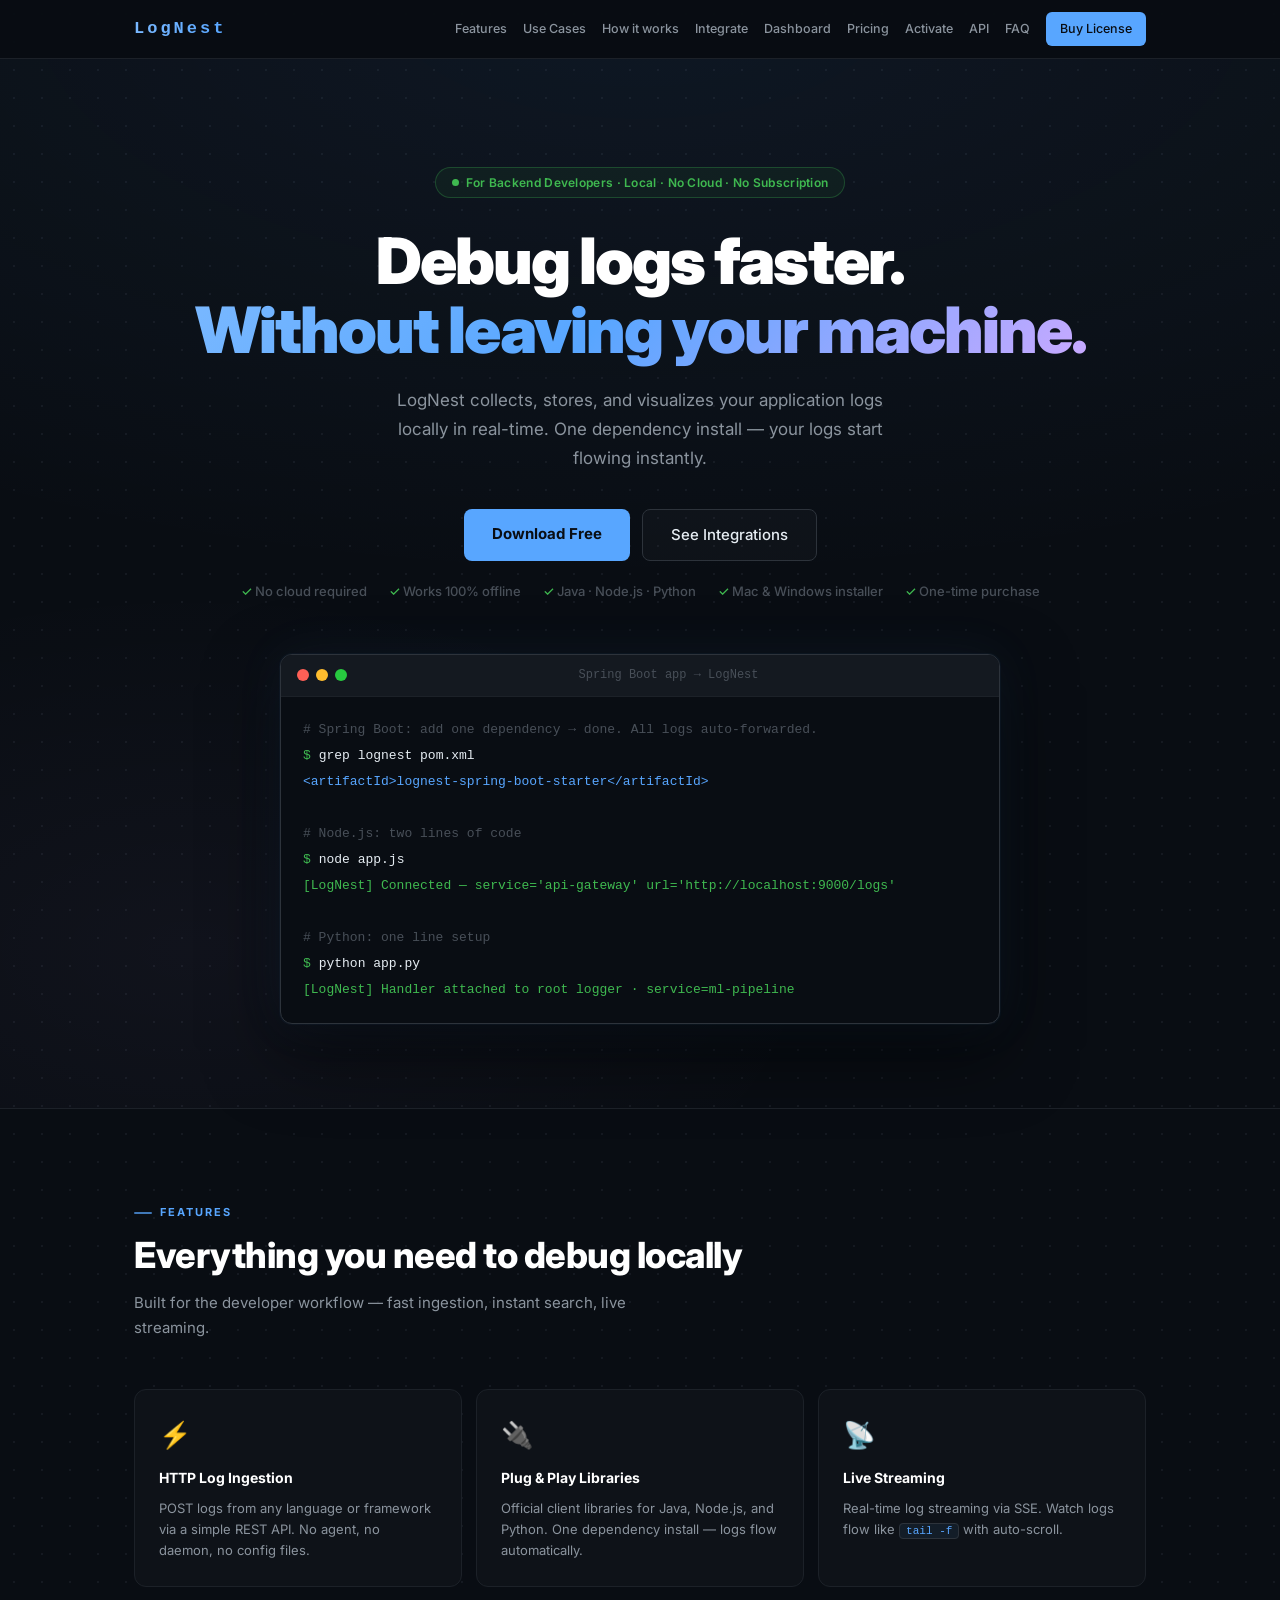
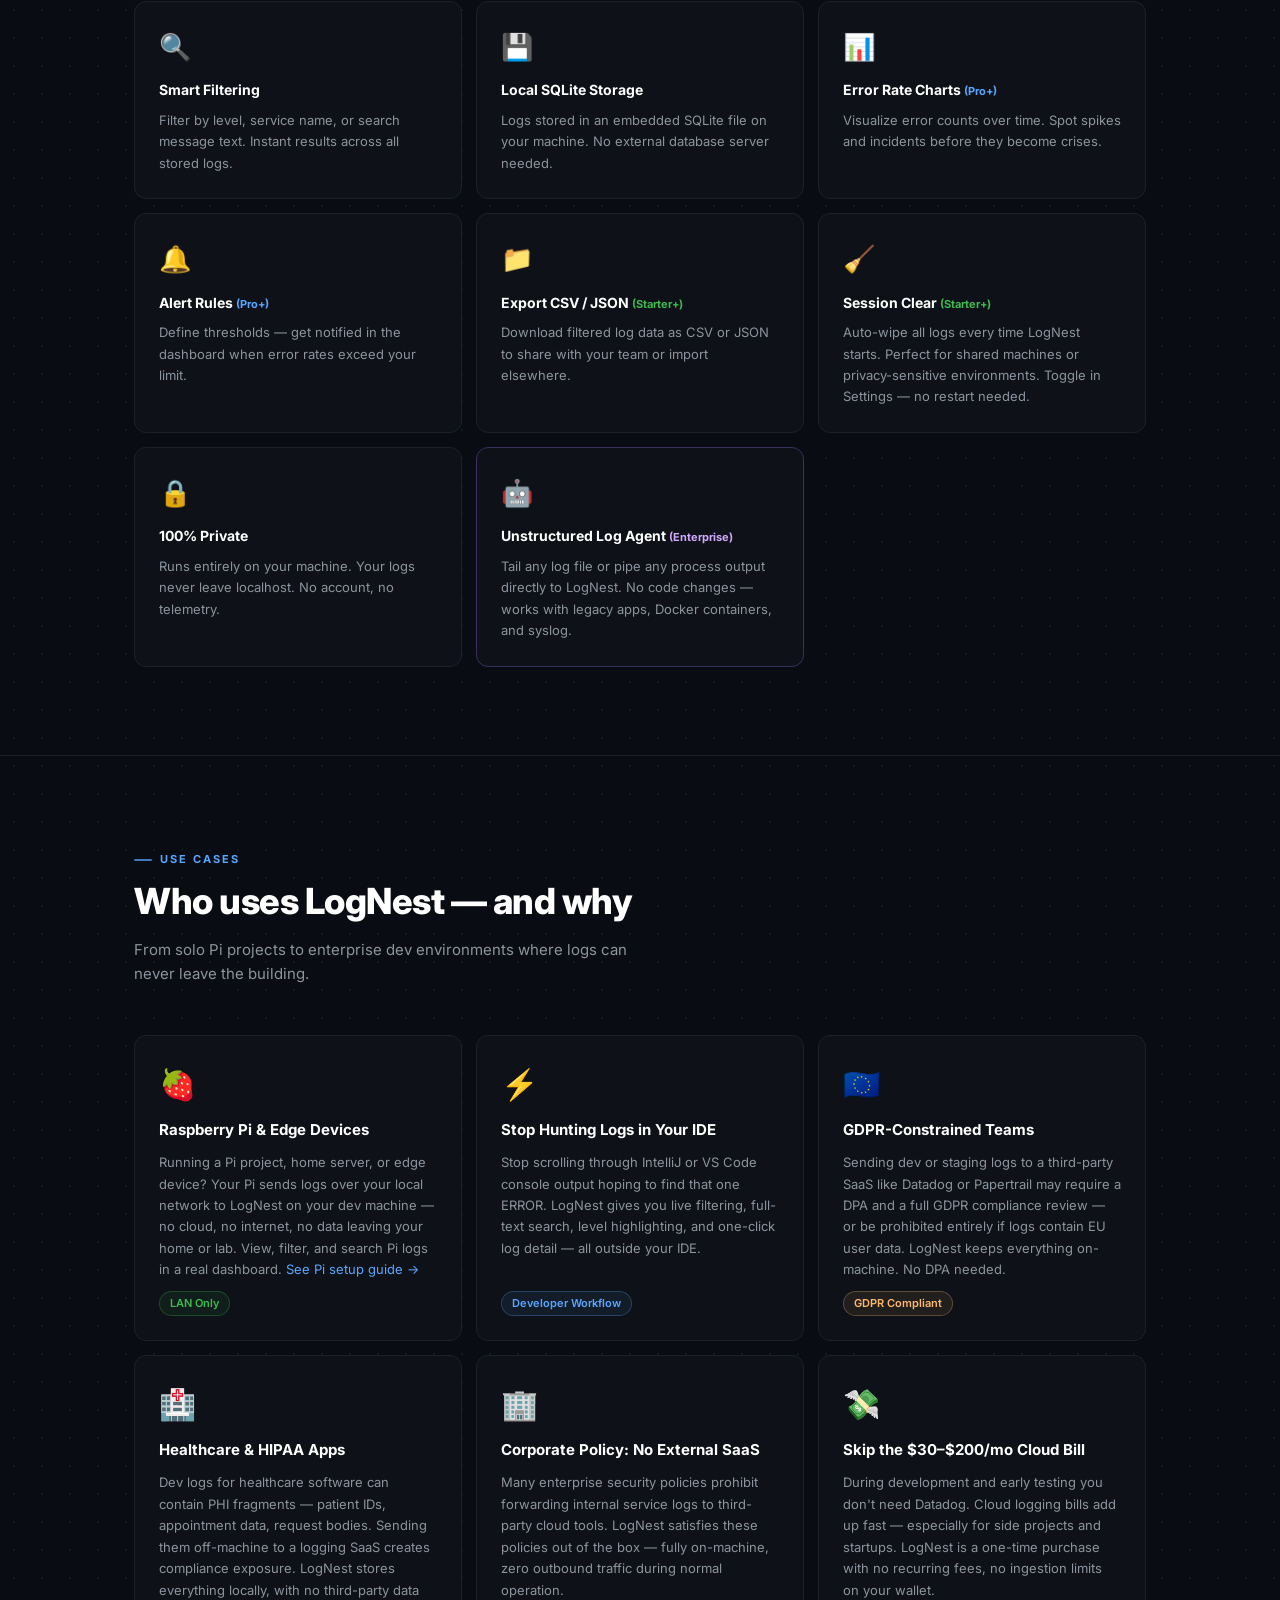
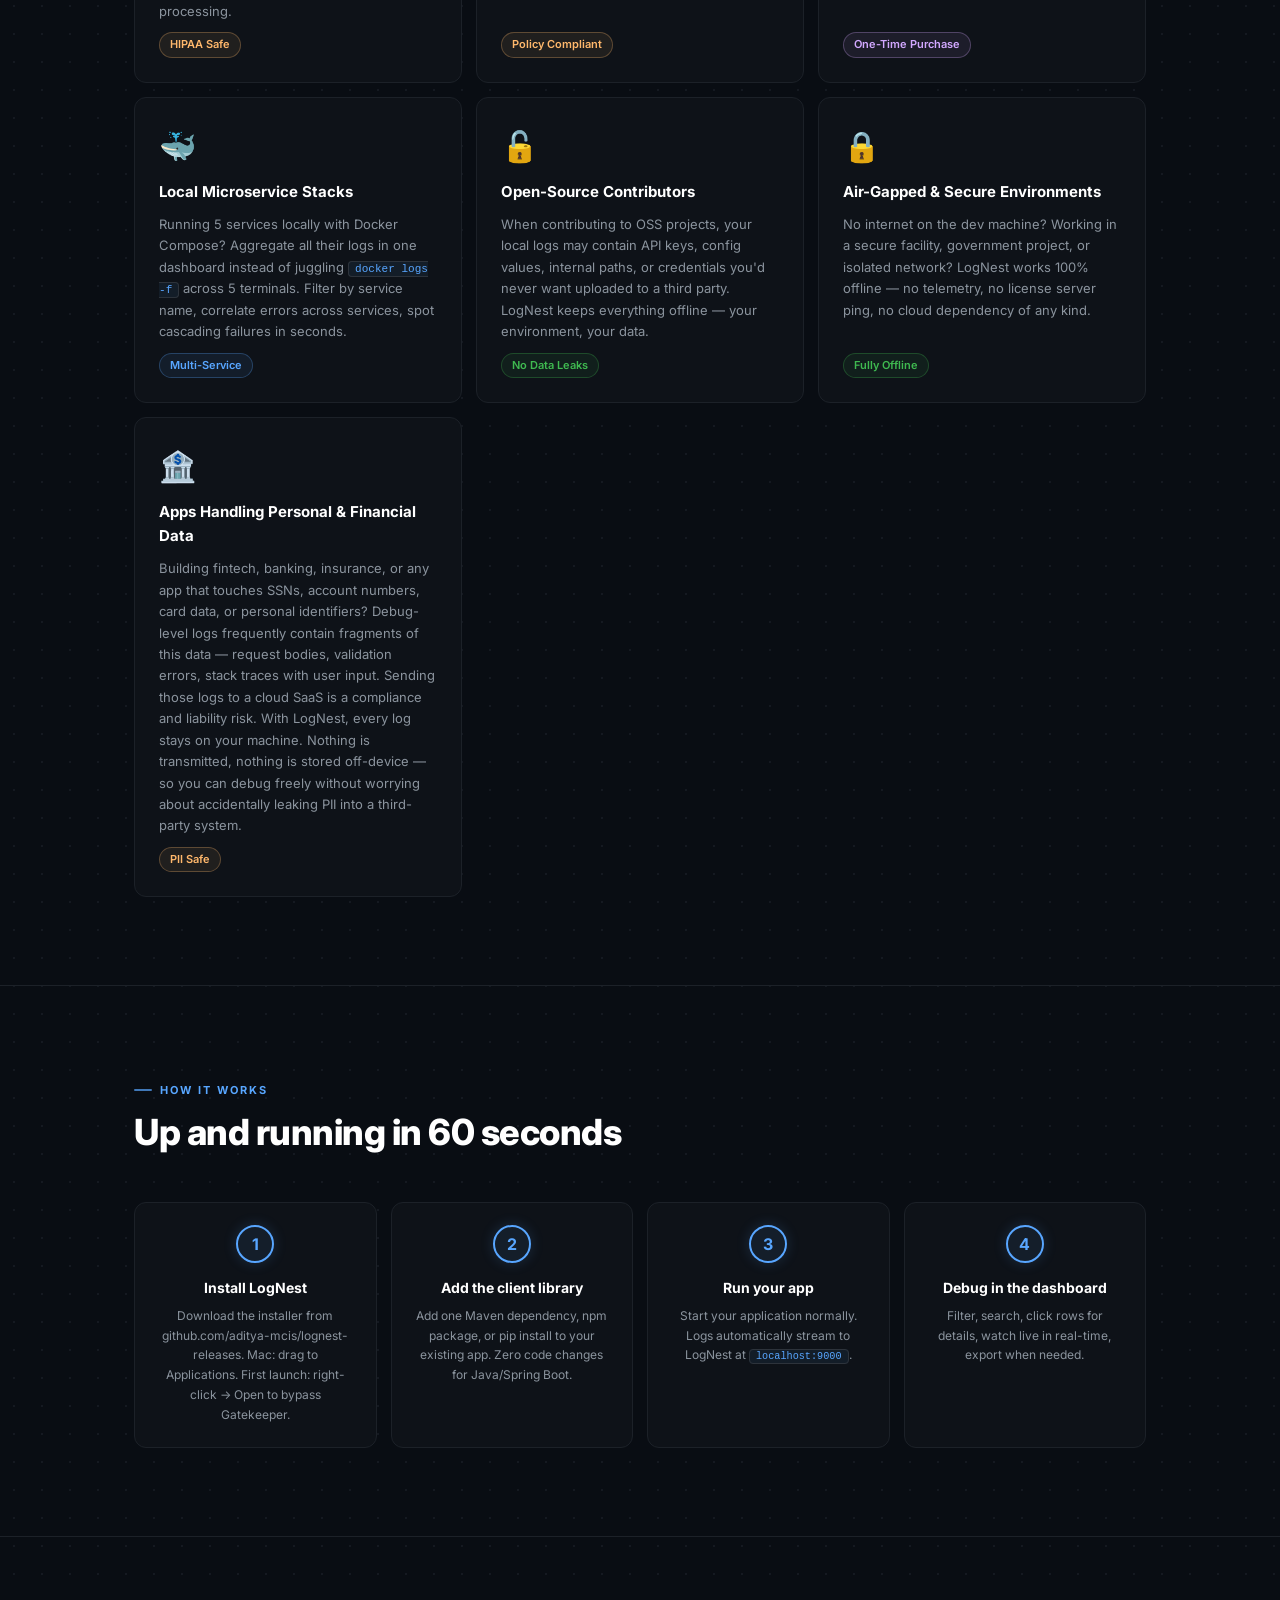
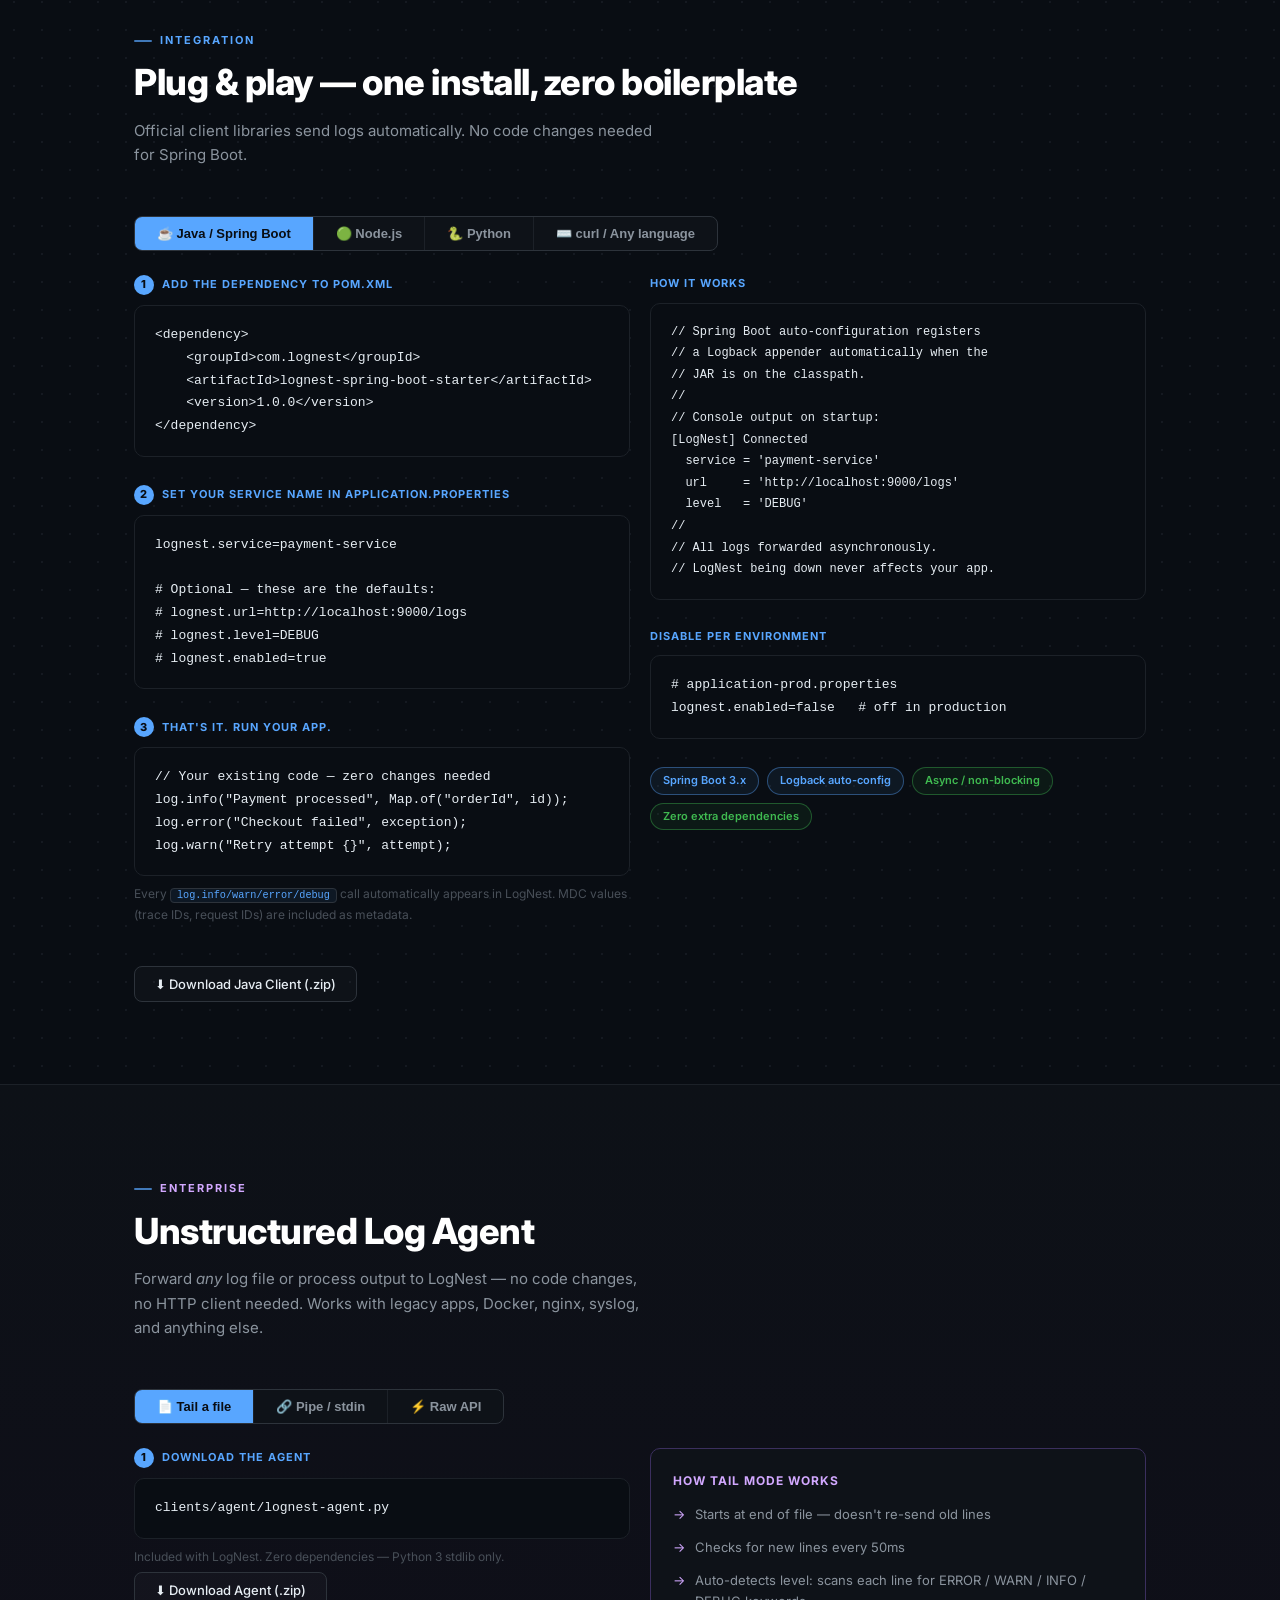
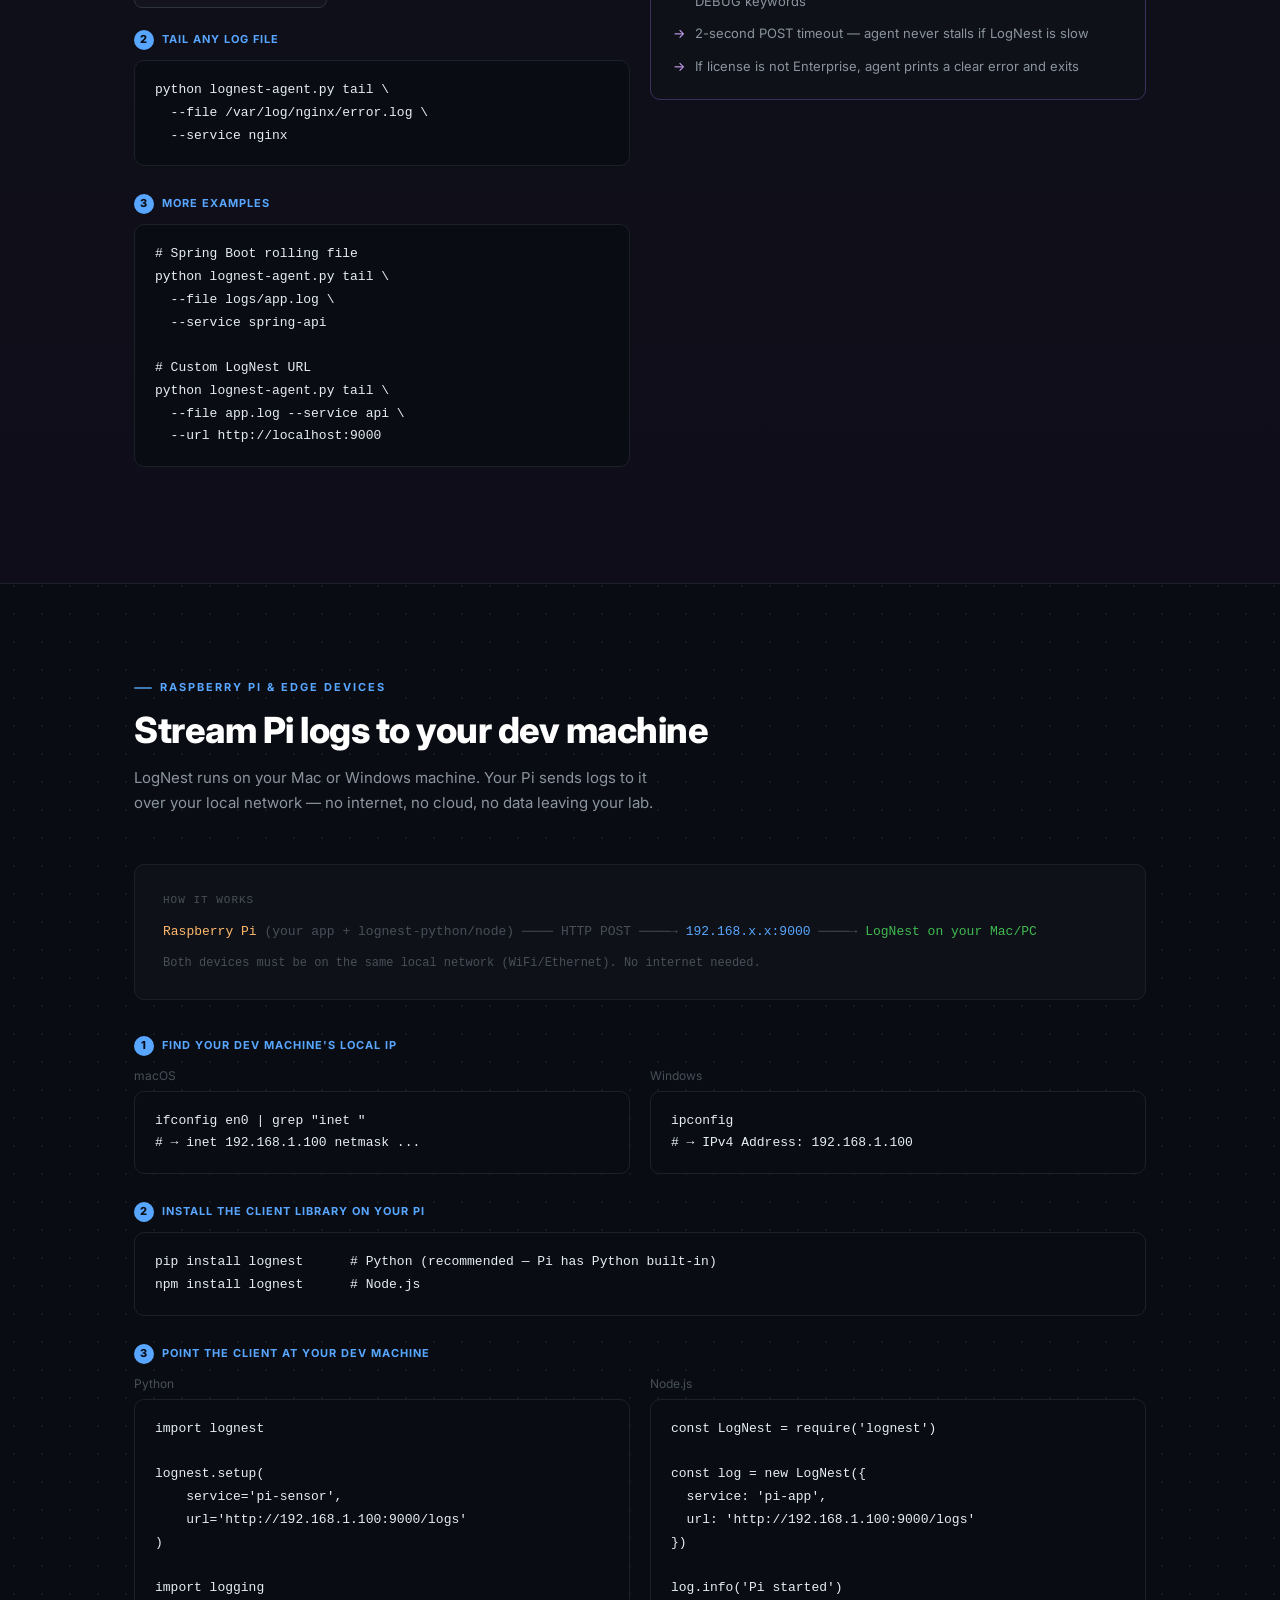
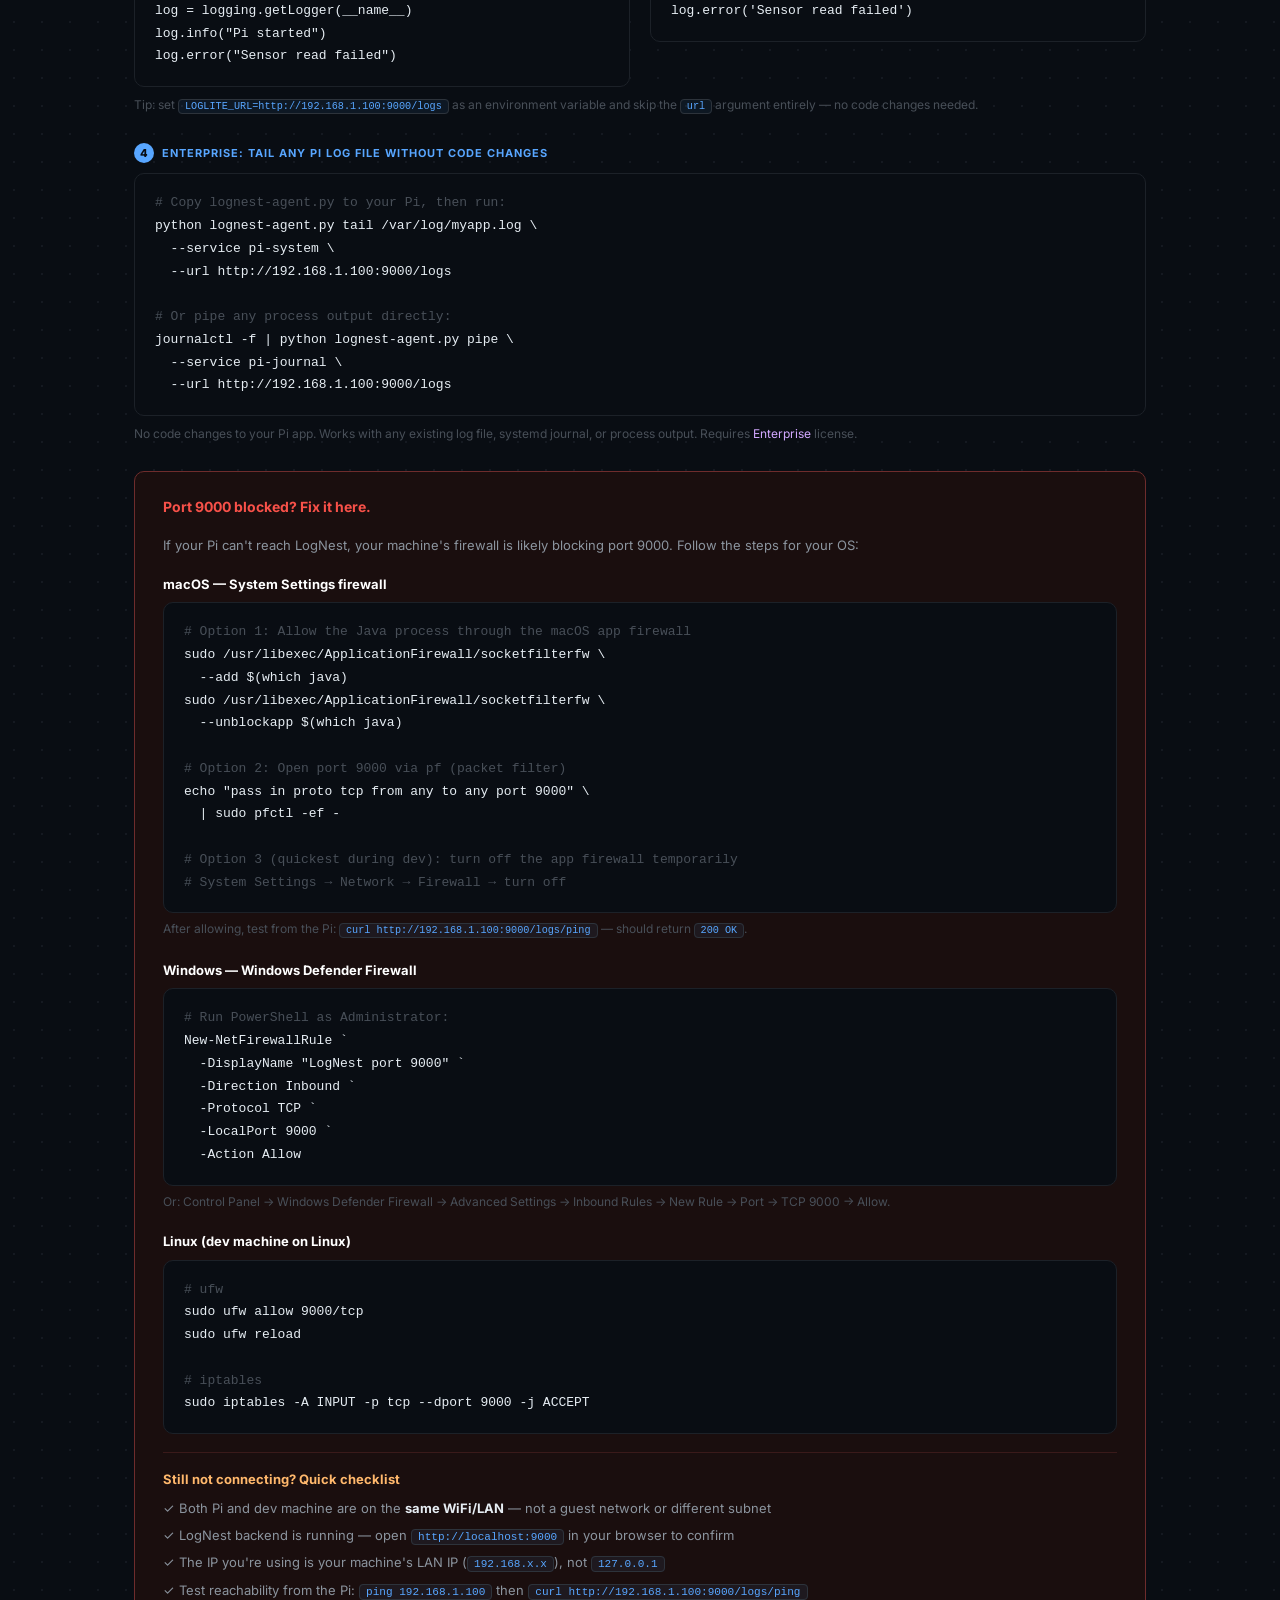
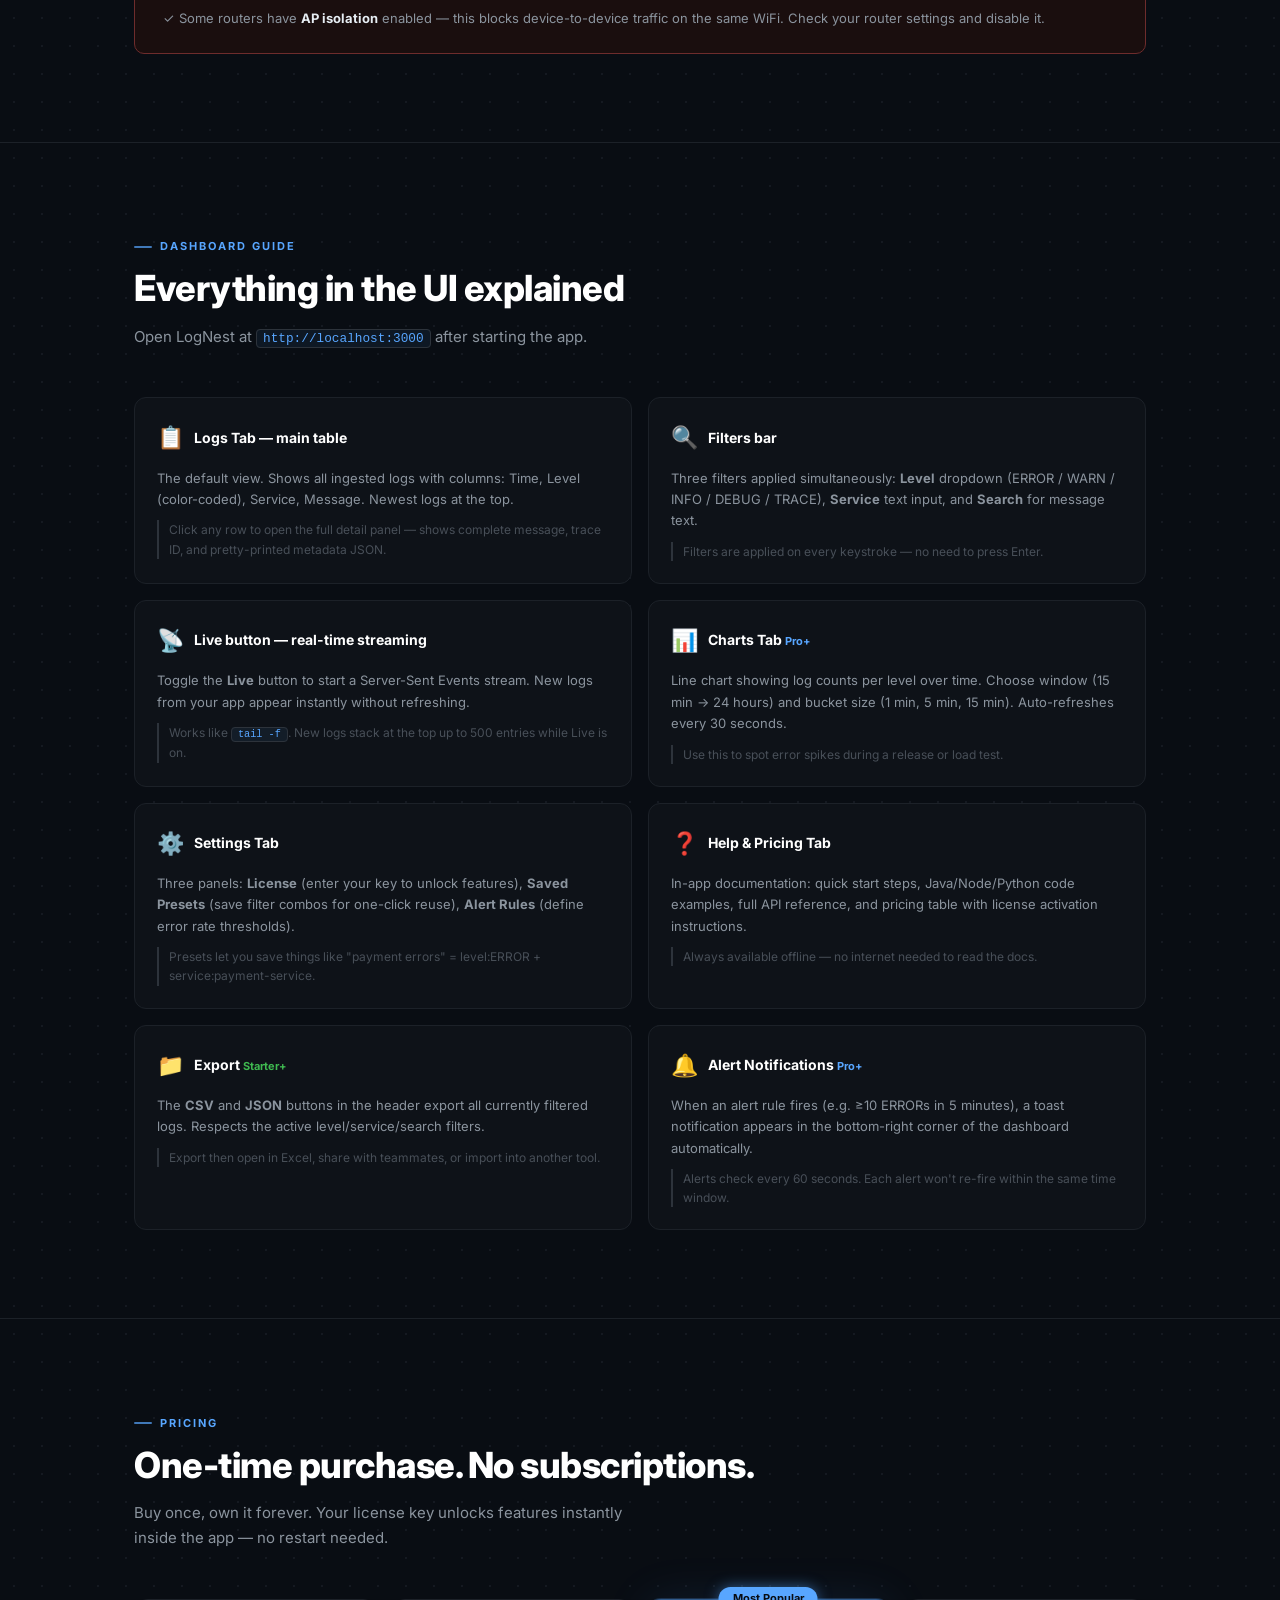
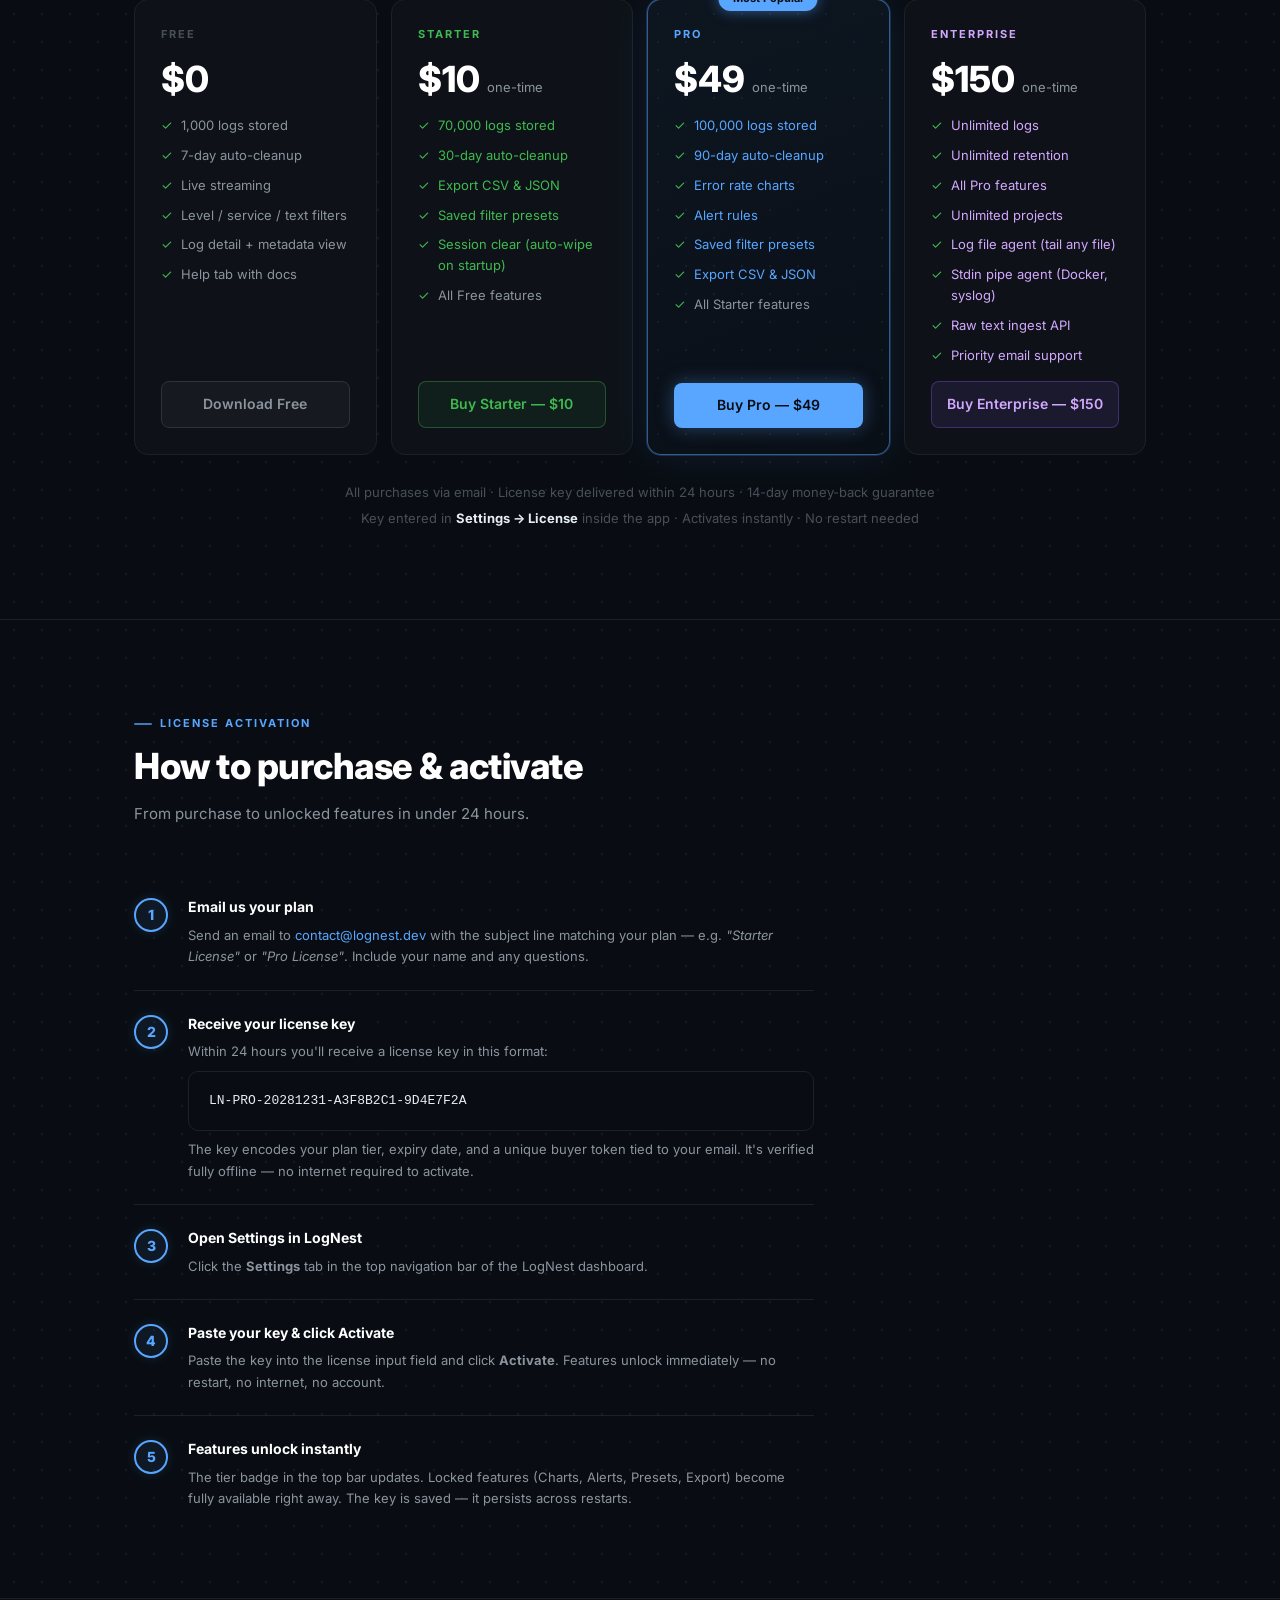
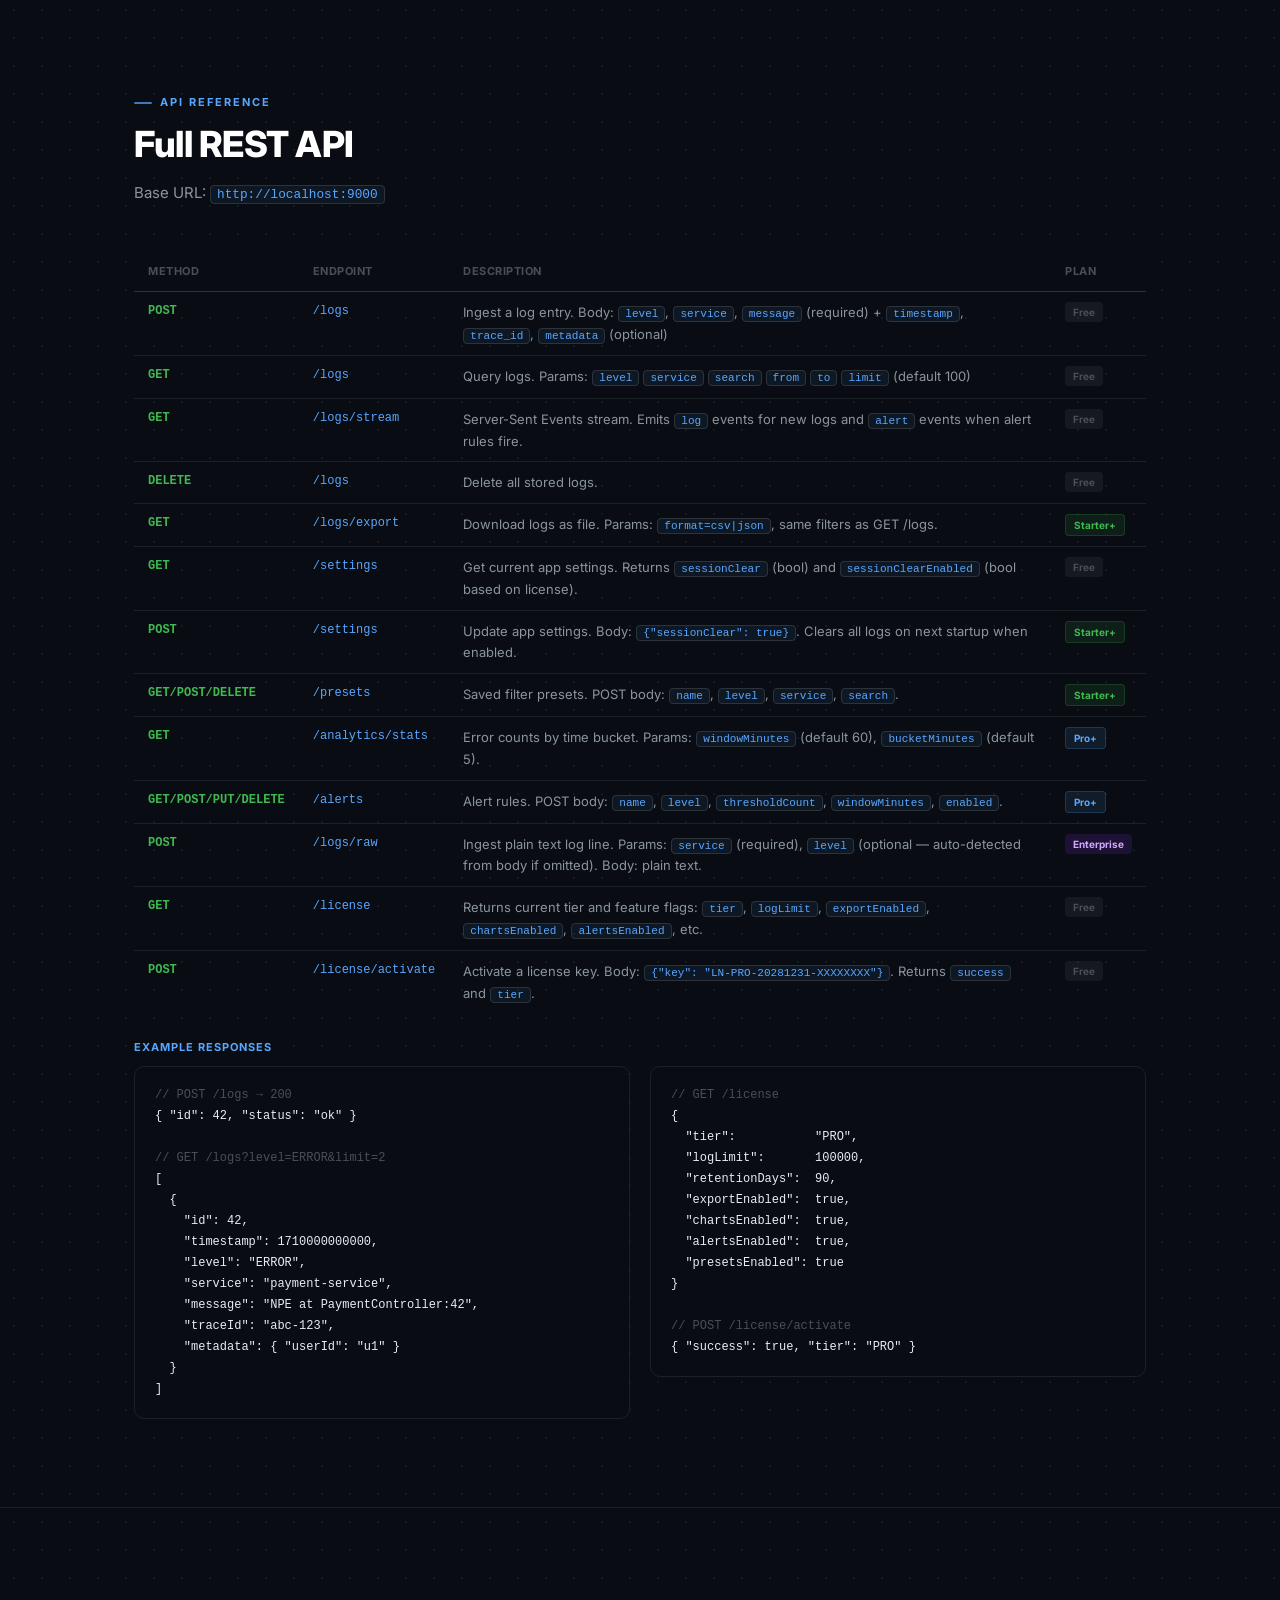
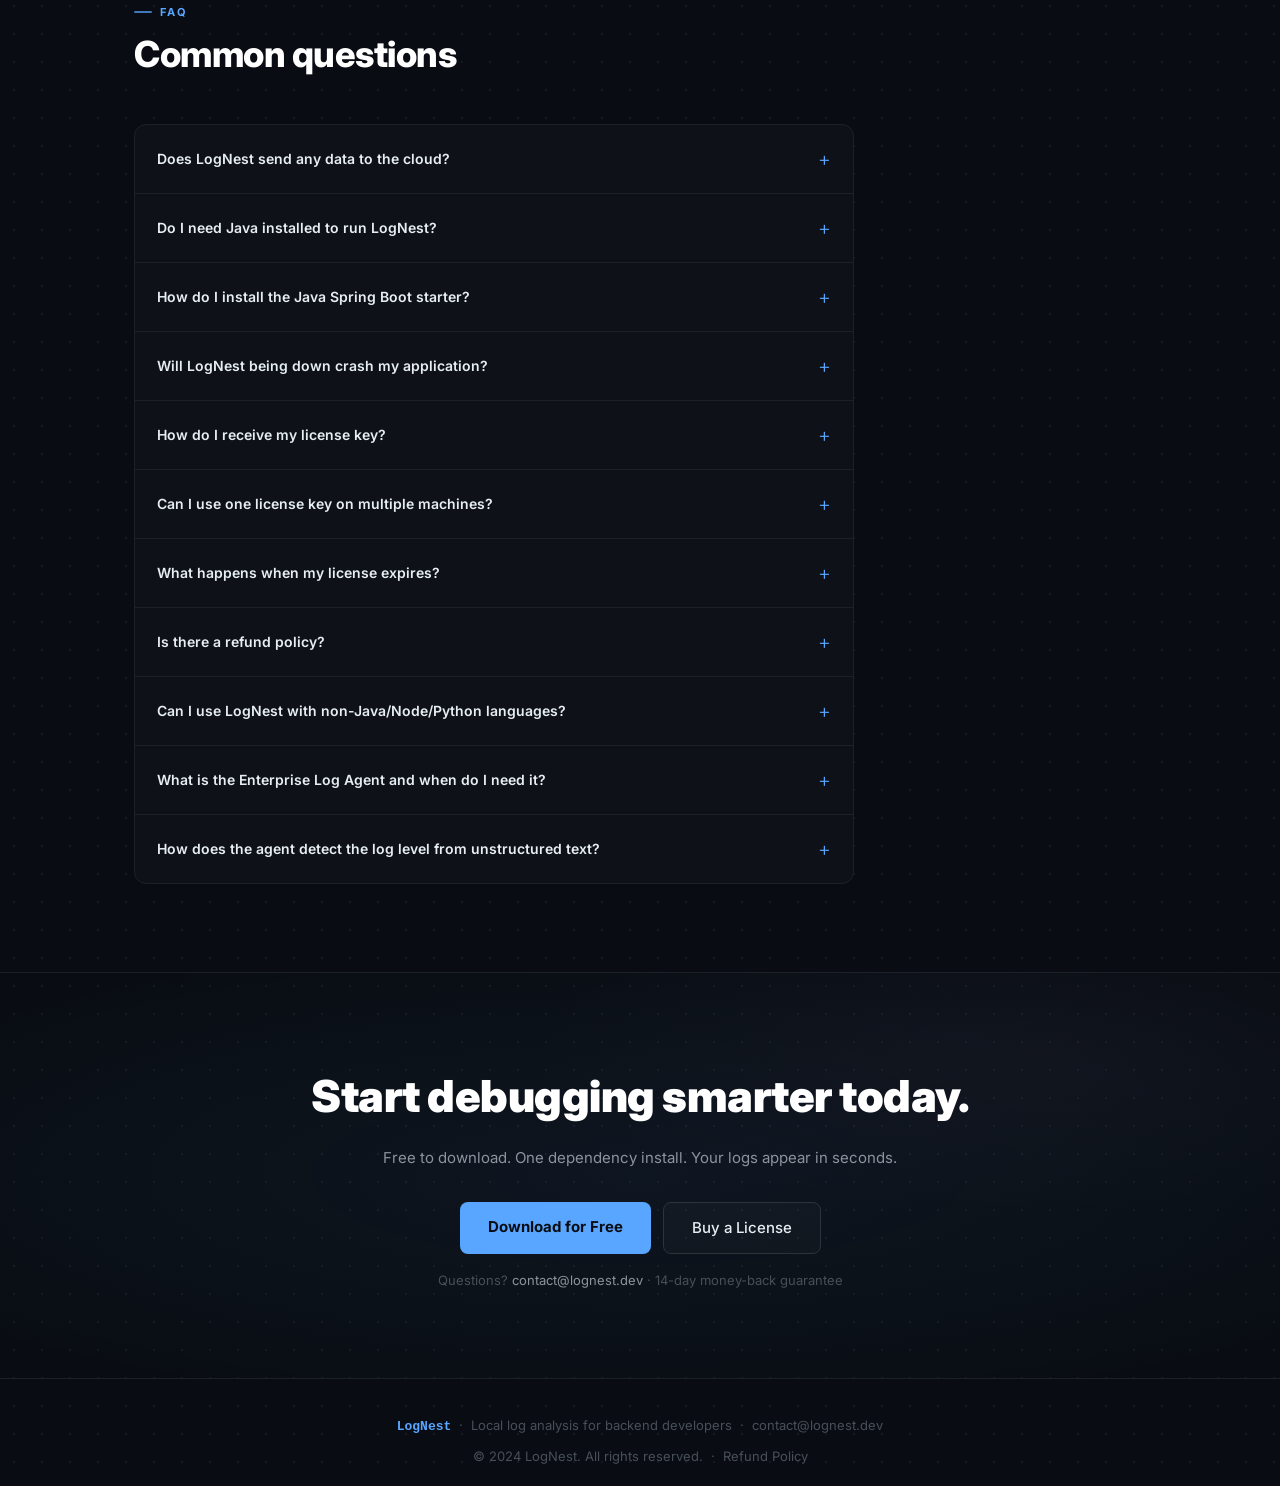
==== commit 82b81f26: "Add client library download buttons to integration section Co-Authored-By: Claude Sonnet 4.6 <norepl" ====
--- a/index.html
+++ b/index.html
@@ -548,6 +548,7 @@
           </div>
         </div>
       </div>
+      <div style="margin-top:20px;"><a href="https://github.com/aditya-mcis/lognest-releases/releases/download/v1.0.0/lognest-java-client.zip" class="btn-outline" style="font-size:13px;padding:9px 20px;" target="_blank">⬇ Download Java Client (.zip)</a></div>
     </div>
 
     <!-- ── Node.js ── -->
@@ -616,6 +617,7 @@
           </div>
         </div>
       </div>
+      <div style="margin-top:20px;"><a href="https://github.com/aditya-mcis/lognest-releases/releases/download/v1.0.0/lognest-node-client.zip" class="btn-outline" style="font-size:13px;padding:9px 20px;" target="_blank">⬇ Download Node.js Client (.zip)</a></div>
     </div>
 
     <!-- ── Python ── -->
@@ -692,6 +694,7 @@
           </div>
         </div>
       </div>
+      <div style="margin-top:20px;"><a href="https://github.com/aditya-mcis/lognest-releases/releases/download/v1.0.0/lognest-python-client.zip" class="btn-outline" style="font-size:13px;padding:9px 20px;" target="_blank">⬇ Download Python Client (.zip)</a></div>
     </div>
 
     <!-- ── curl ── -->
@@ -805,6 +808,7 @@
             <div class="install-step-label"><span class="step-badge">1</span> Download the agent</div>
             <pre>clients/agent/lognest-agent.py</pre>
             <div class="install-note">Included with LogNest. Zero dependencies — Python 3 stdlib only.</div>
+            <div style="margin-top:12px;"><a href="https://github.com/aditya-mcis/lognest-releases/releases/download/v1.0.0/lognest-agent.zip" class="btn-outline" style="font-size:13px;padding:9px 20px;" target="_blank">⬇ Download Agent (.zip)</a></div>
           </div>
           <div class="install-step">
             <div class="install-step-label"><span class="step-badge">2</span> Tail any log file</div>
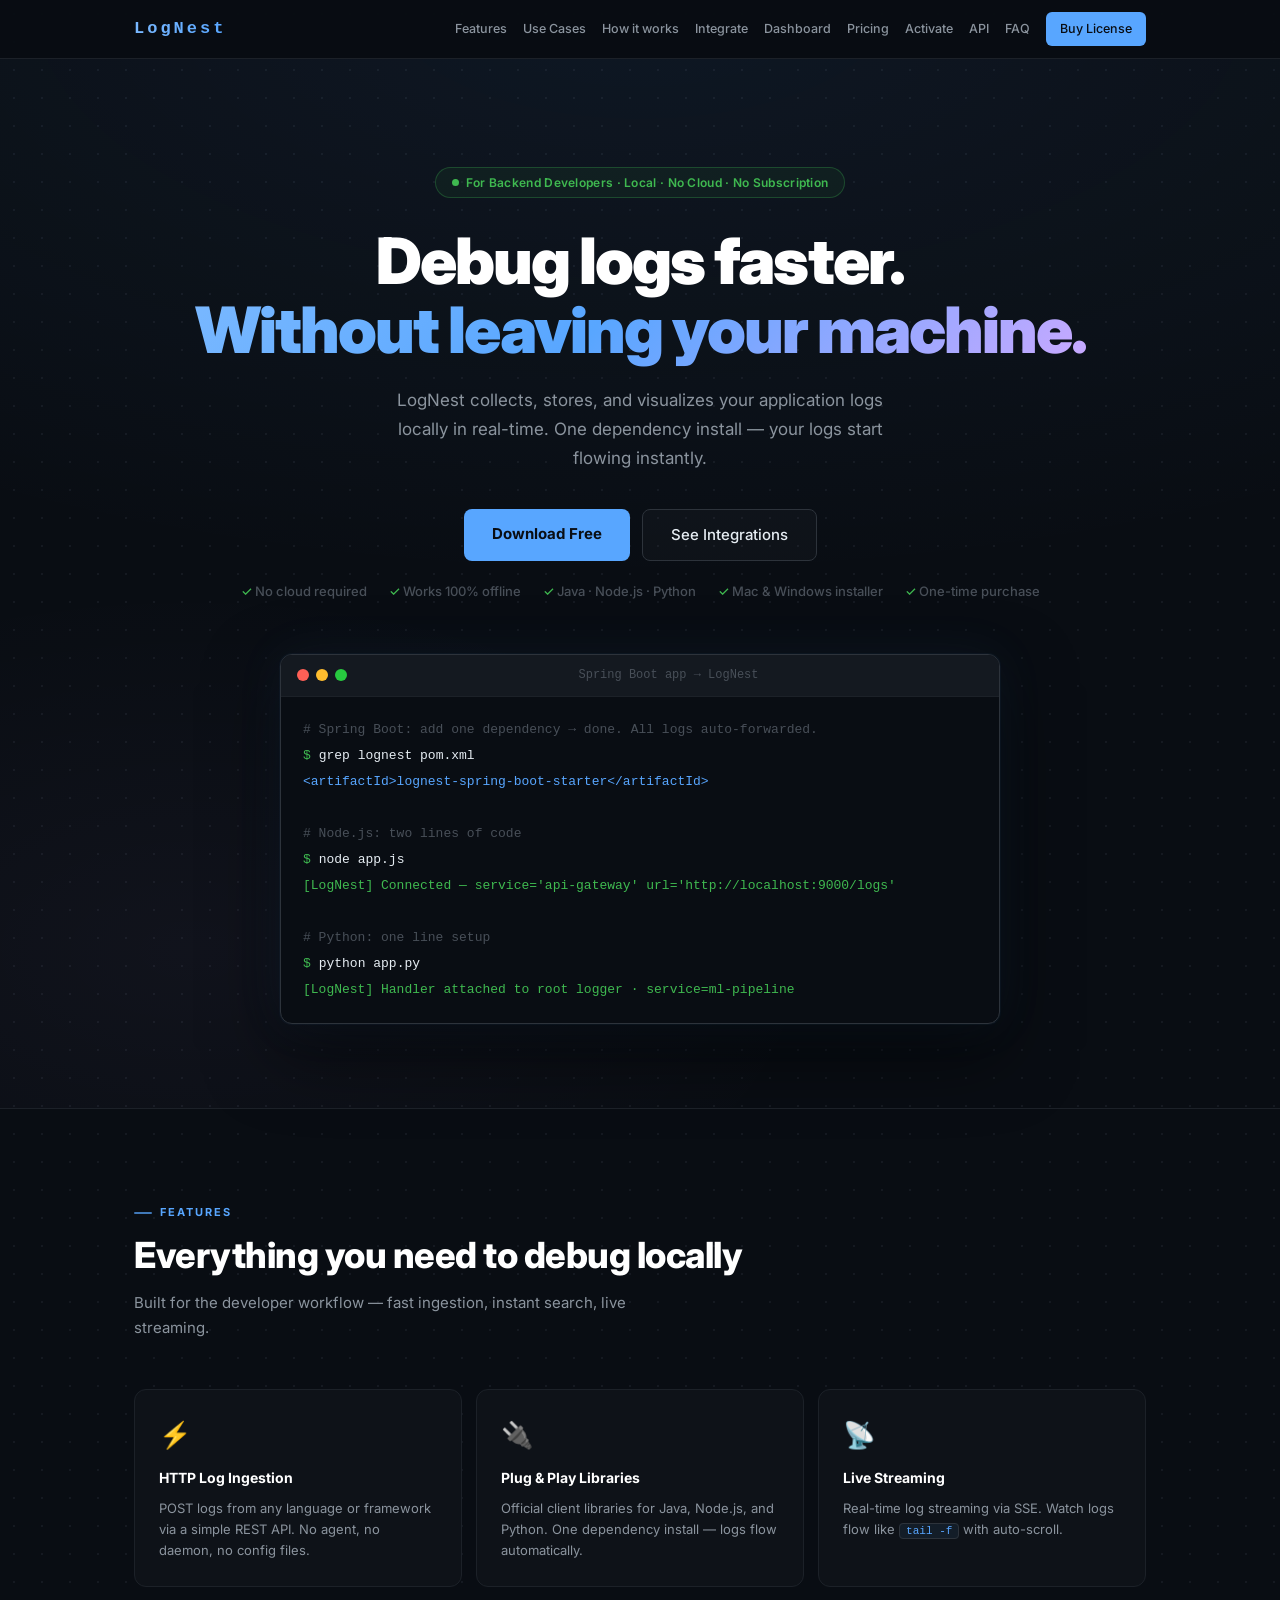
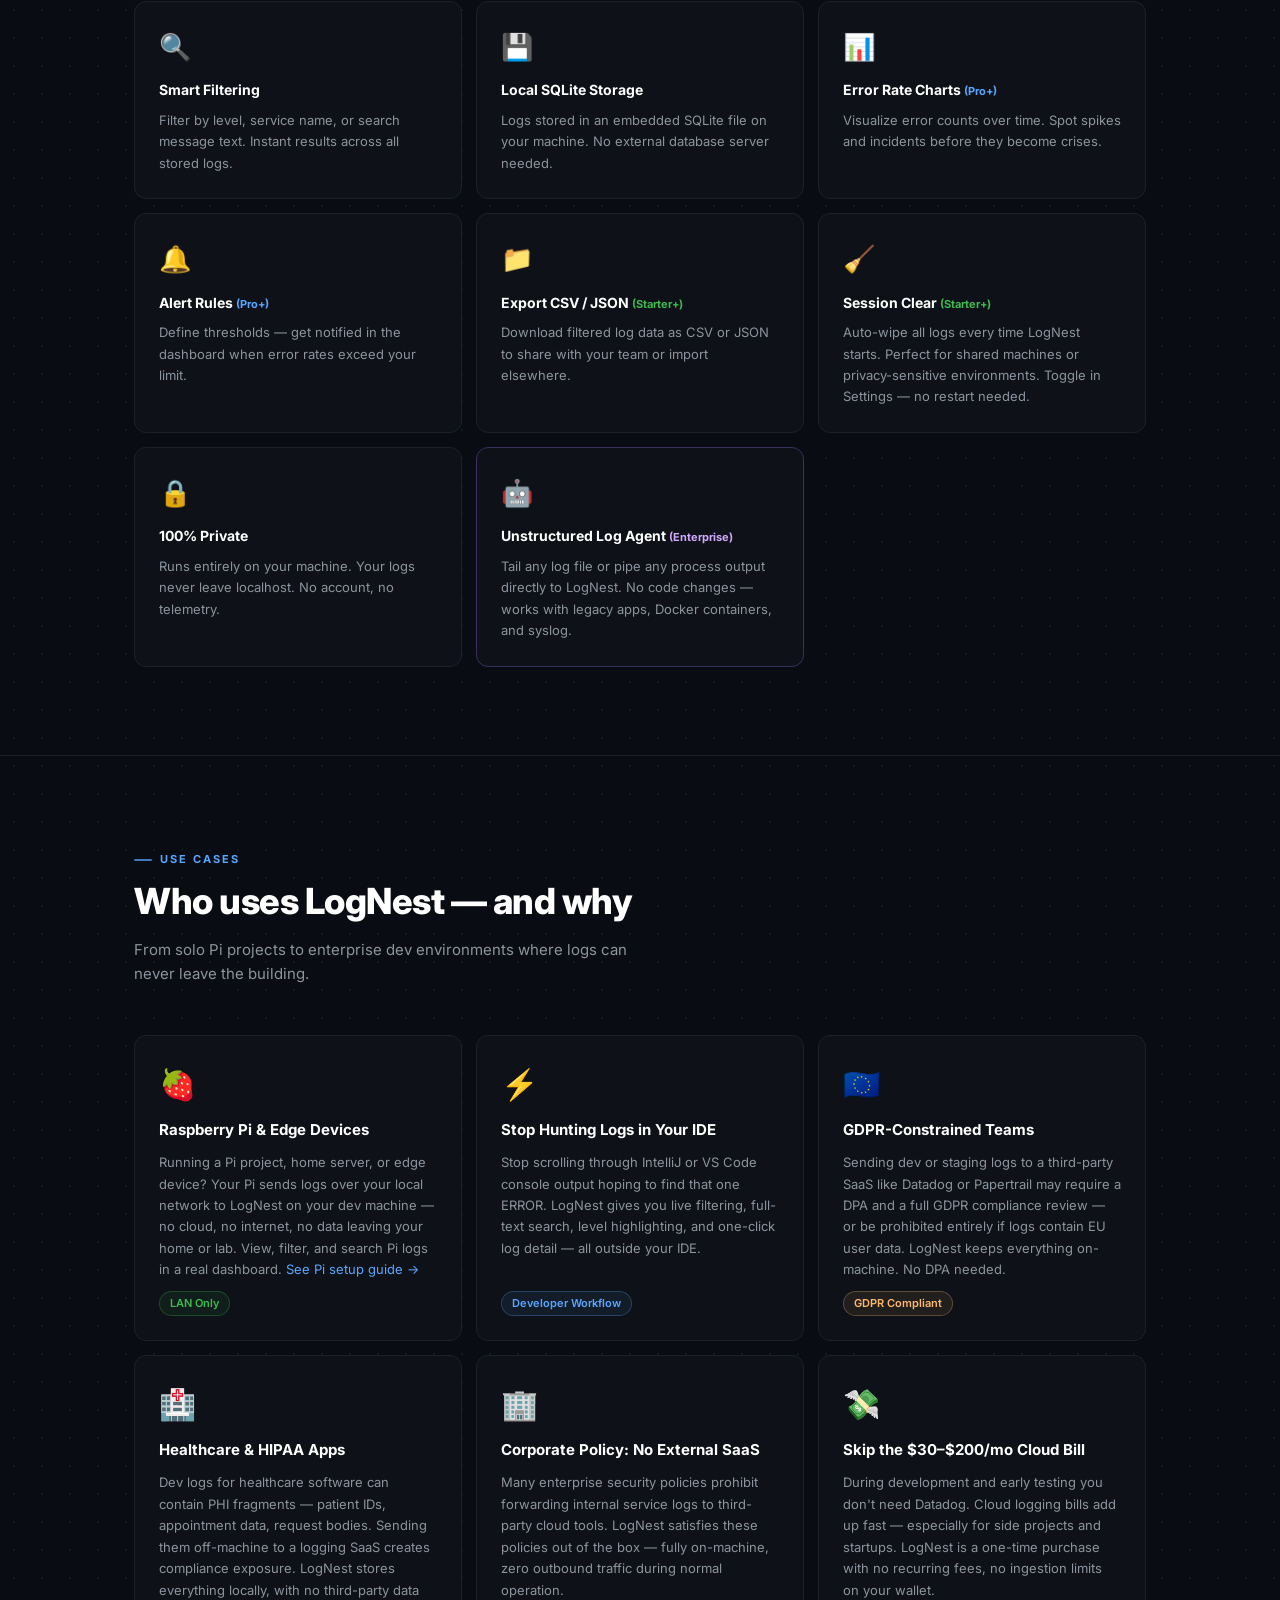
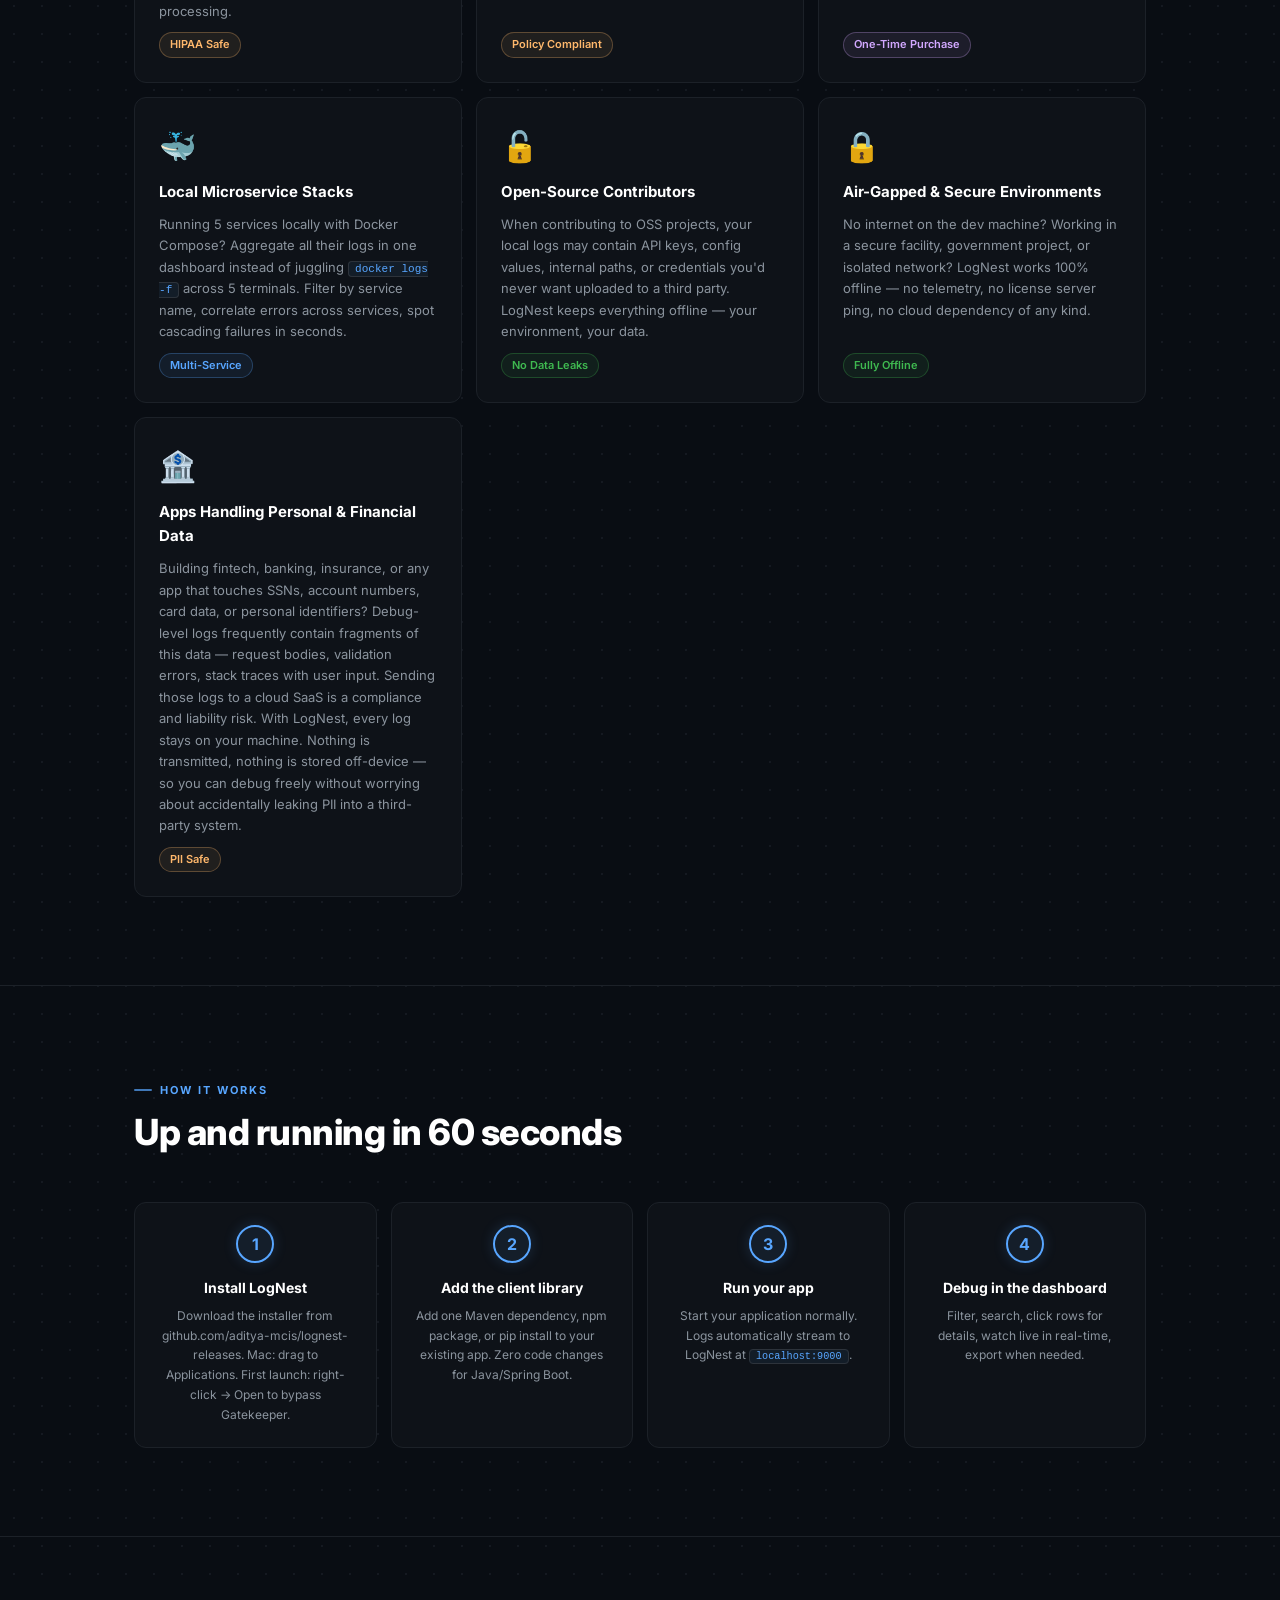
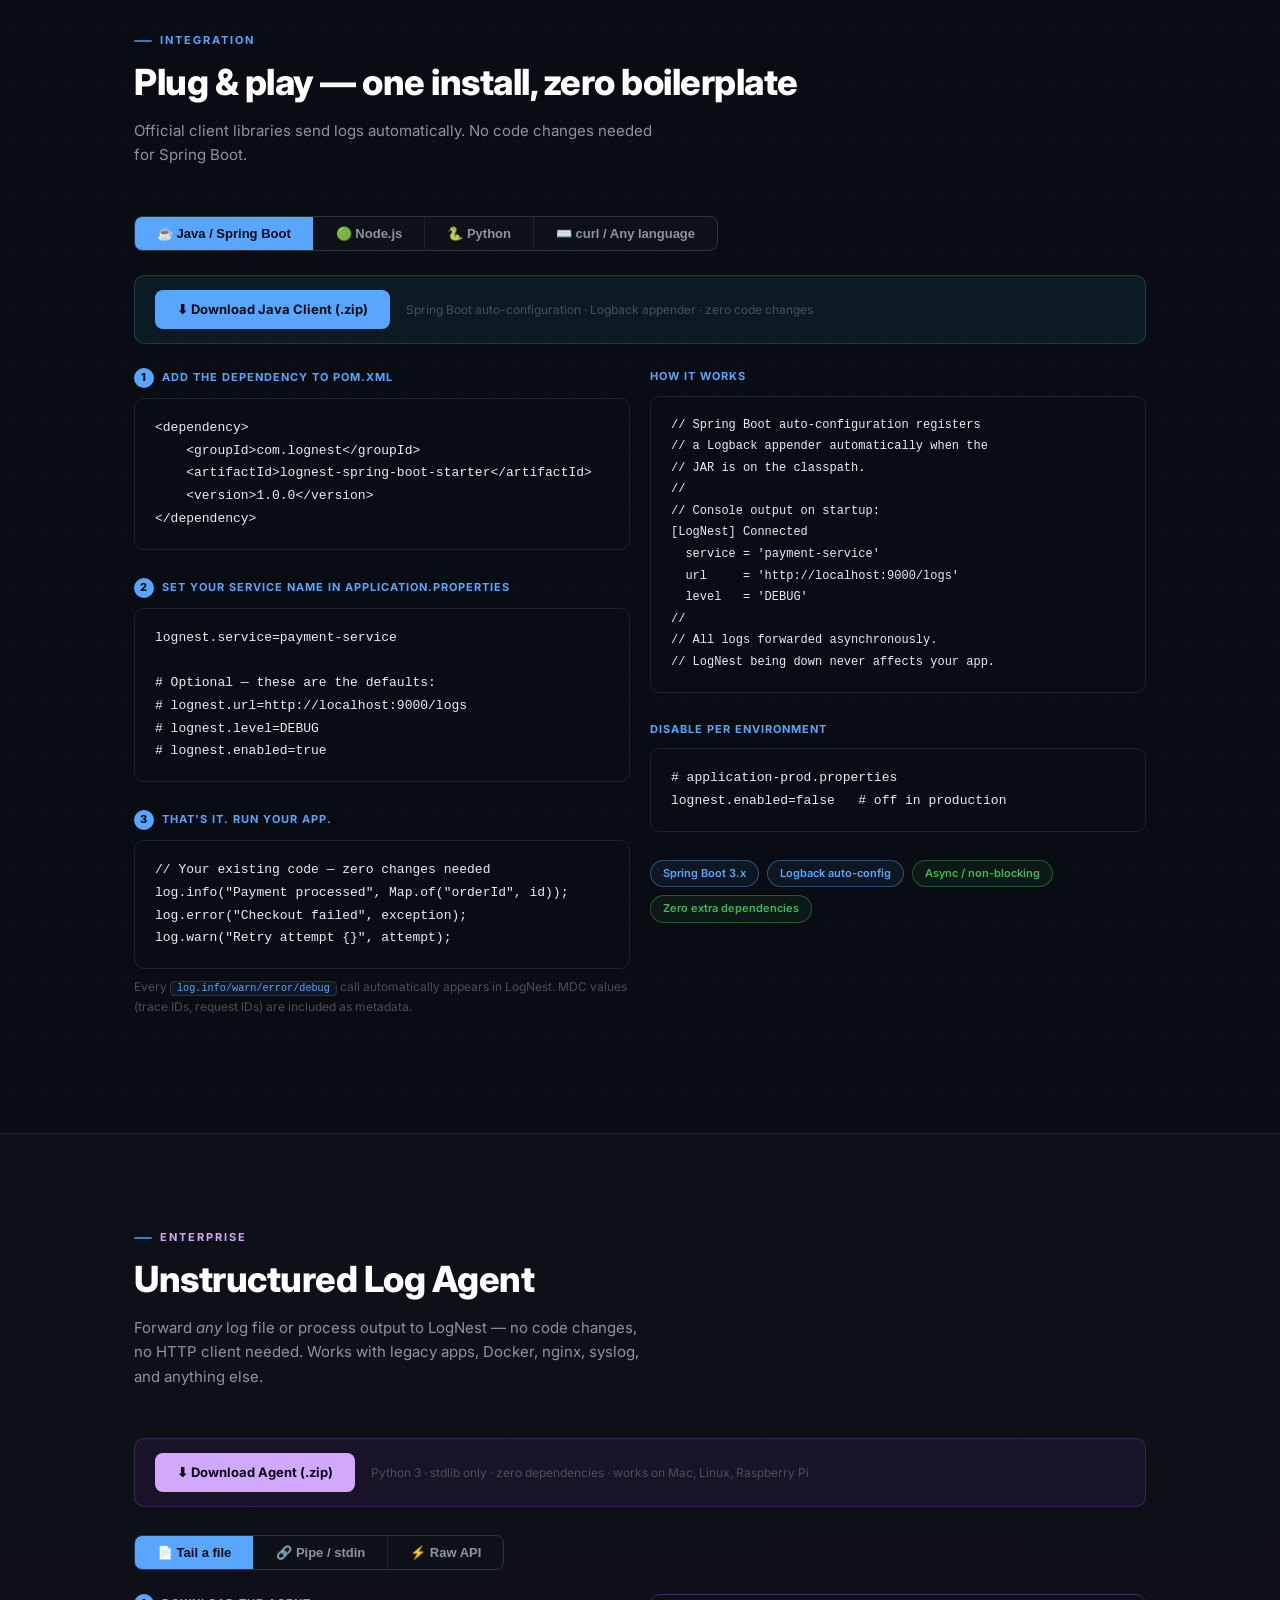
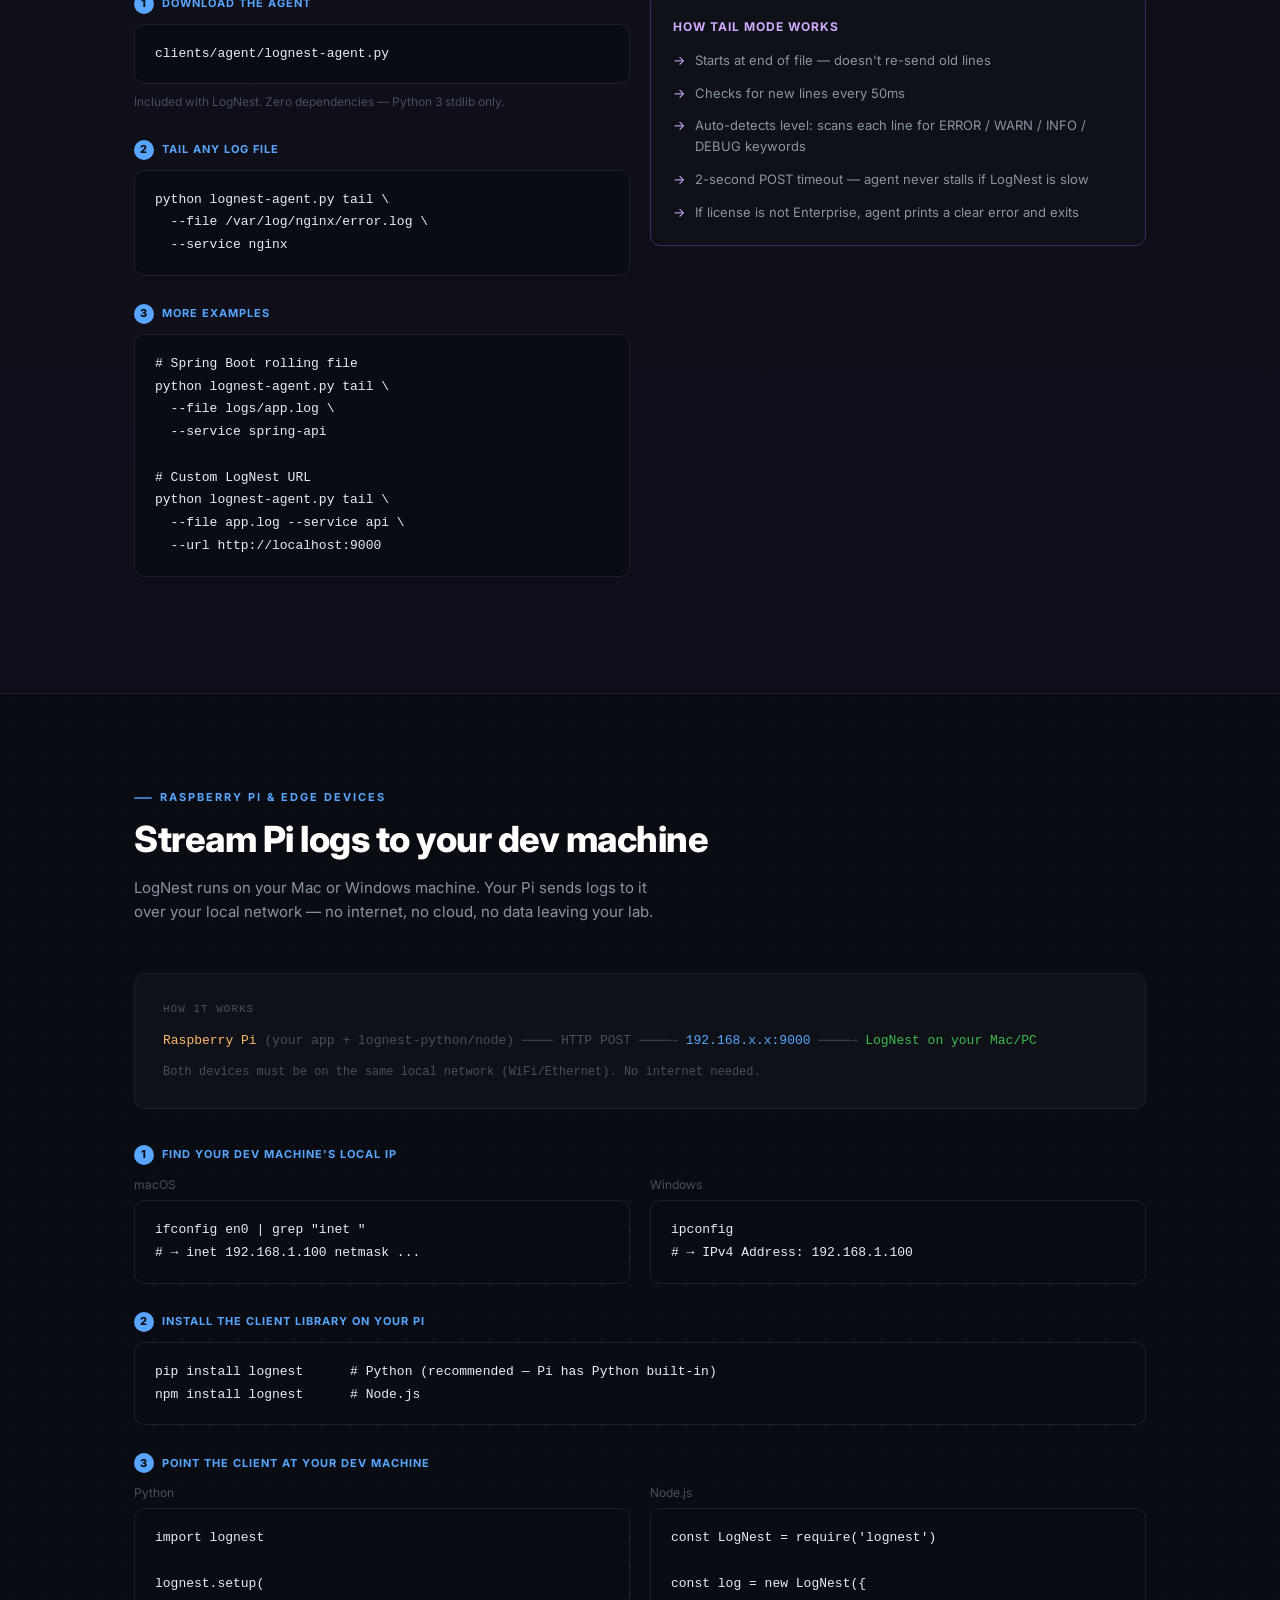
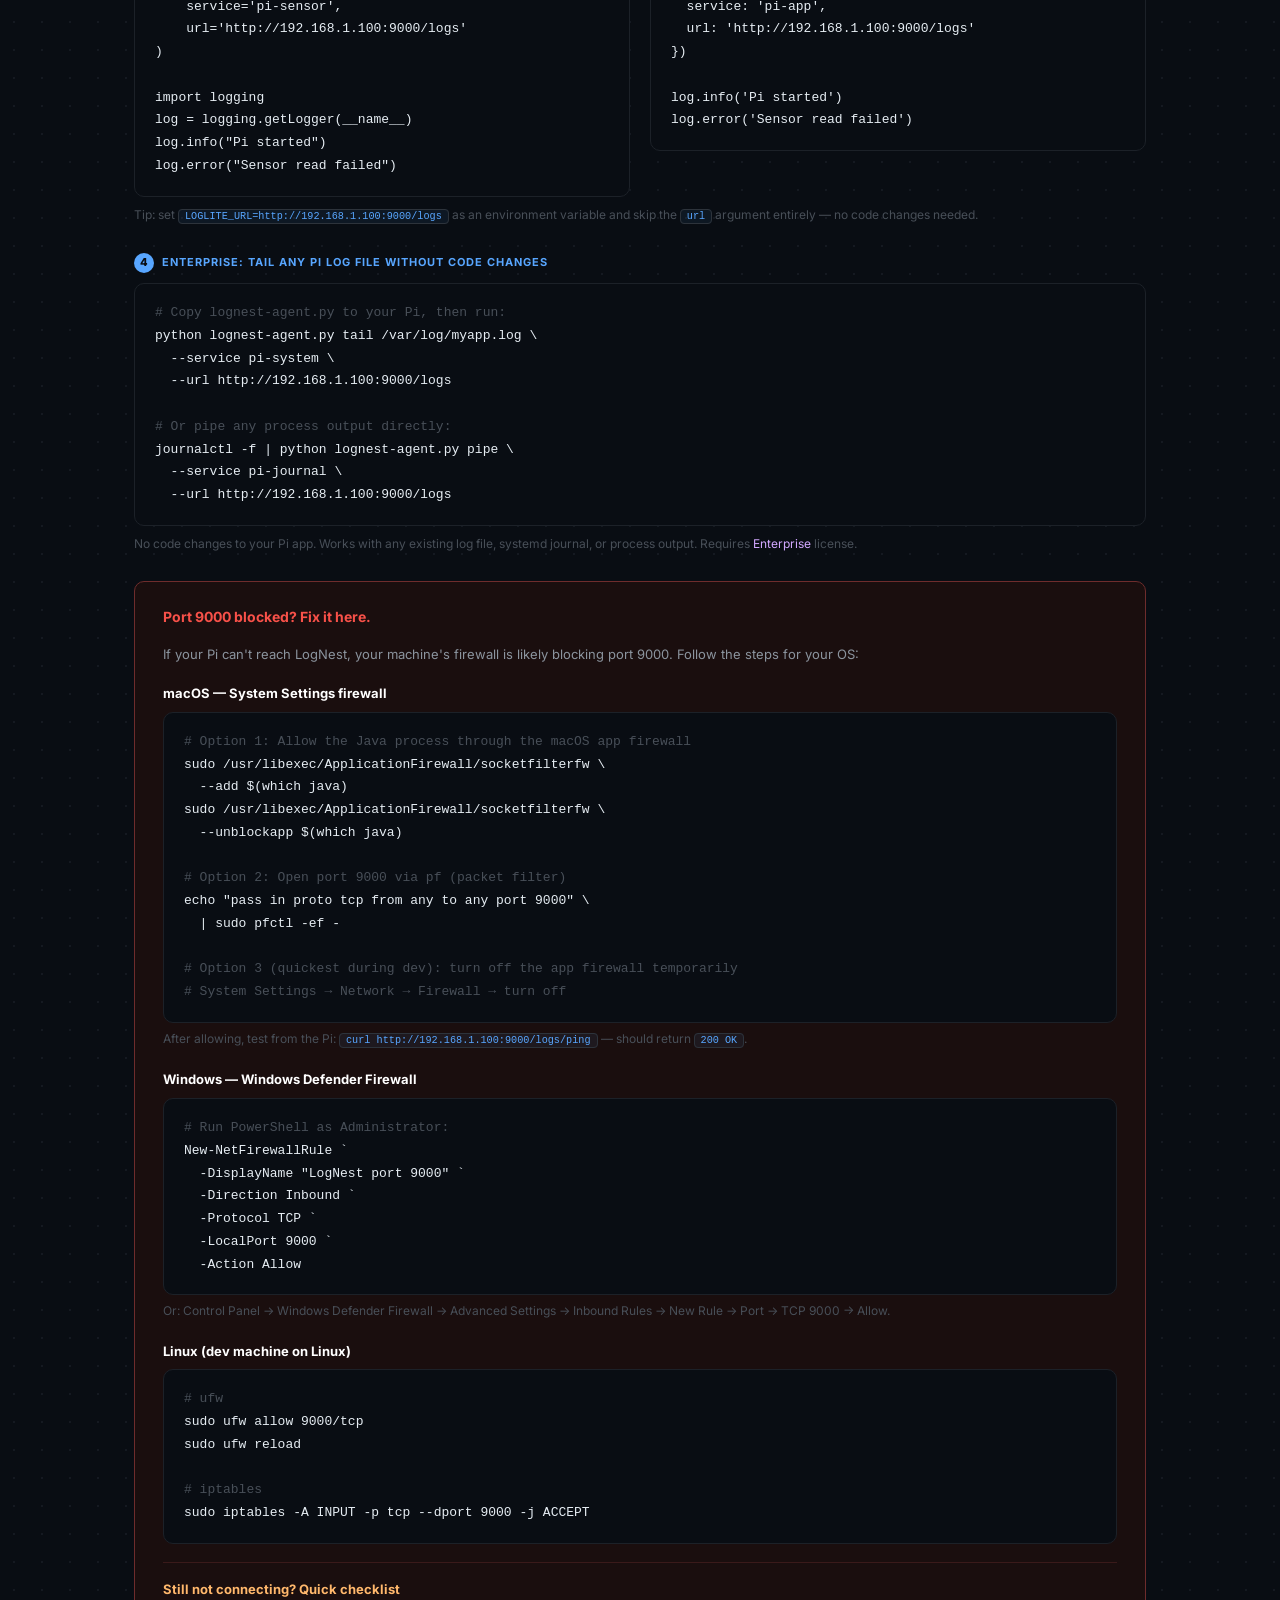
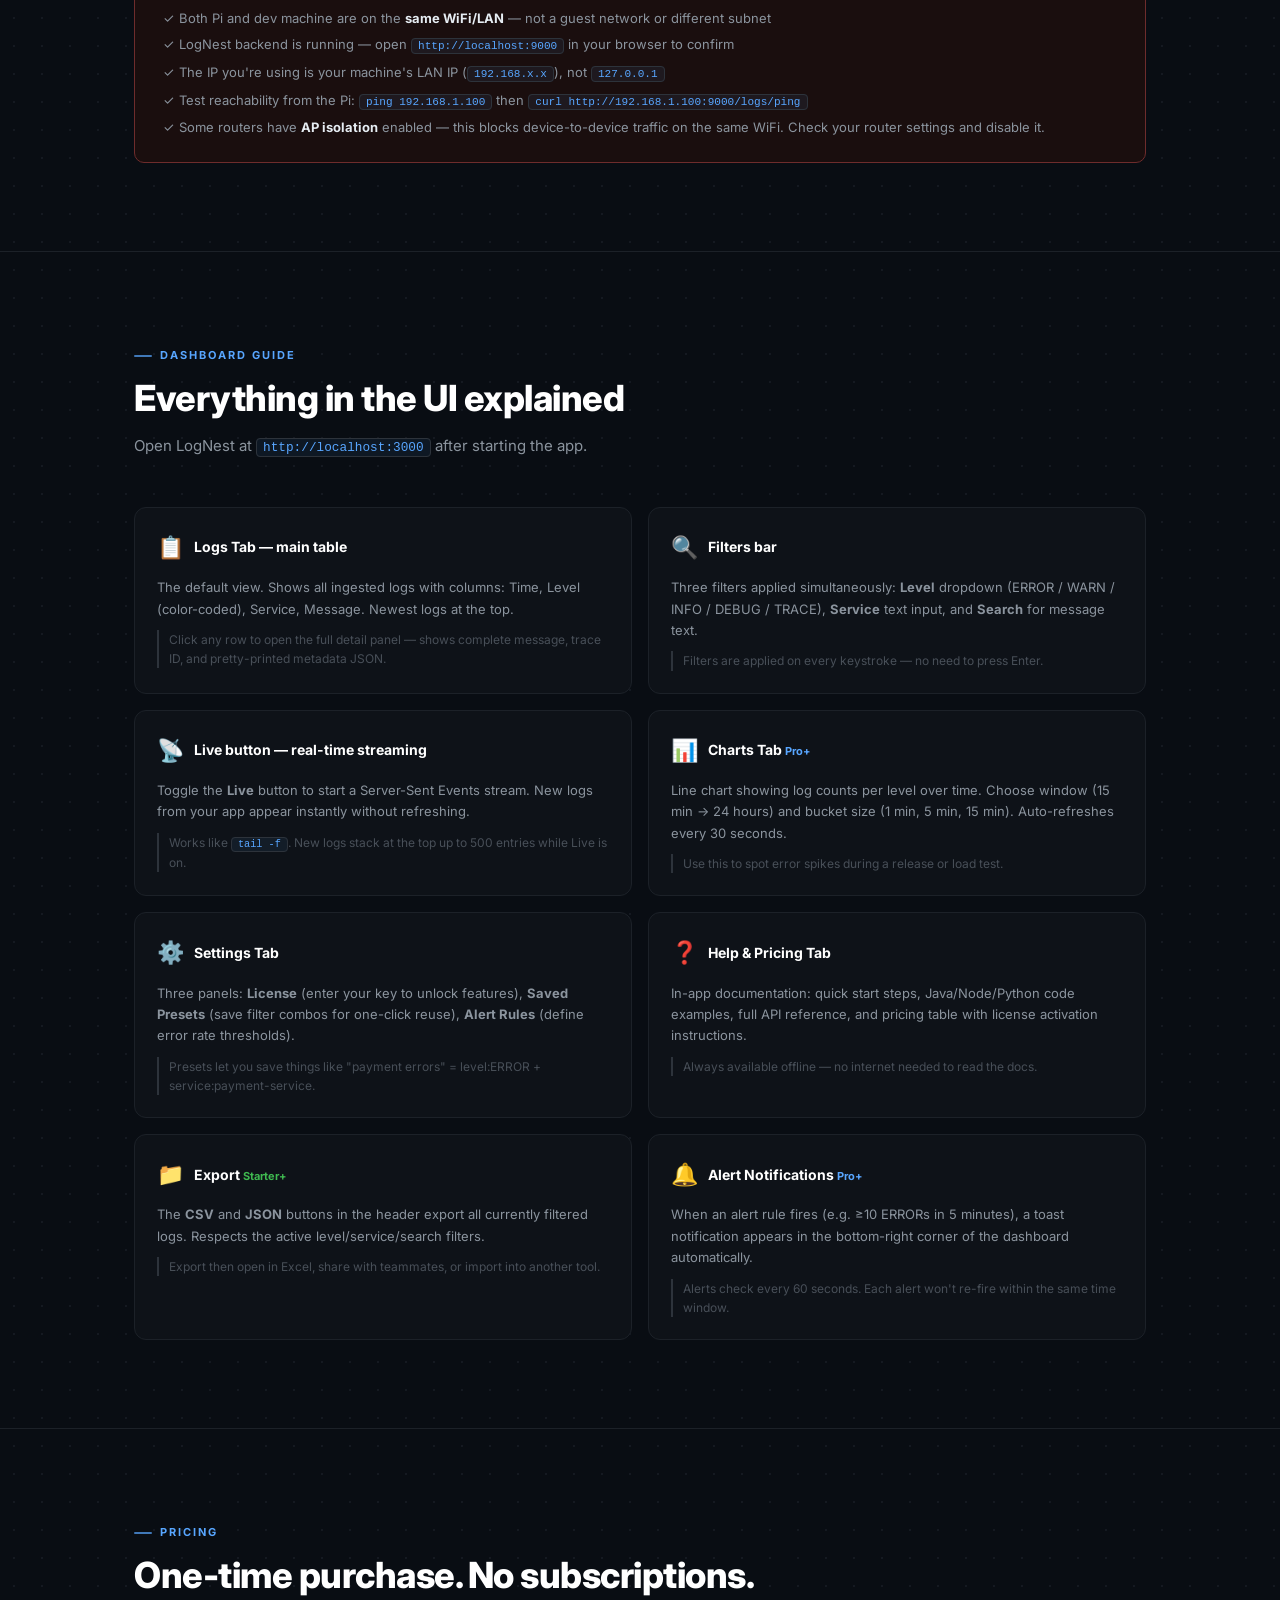
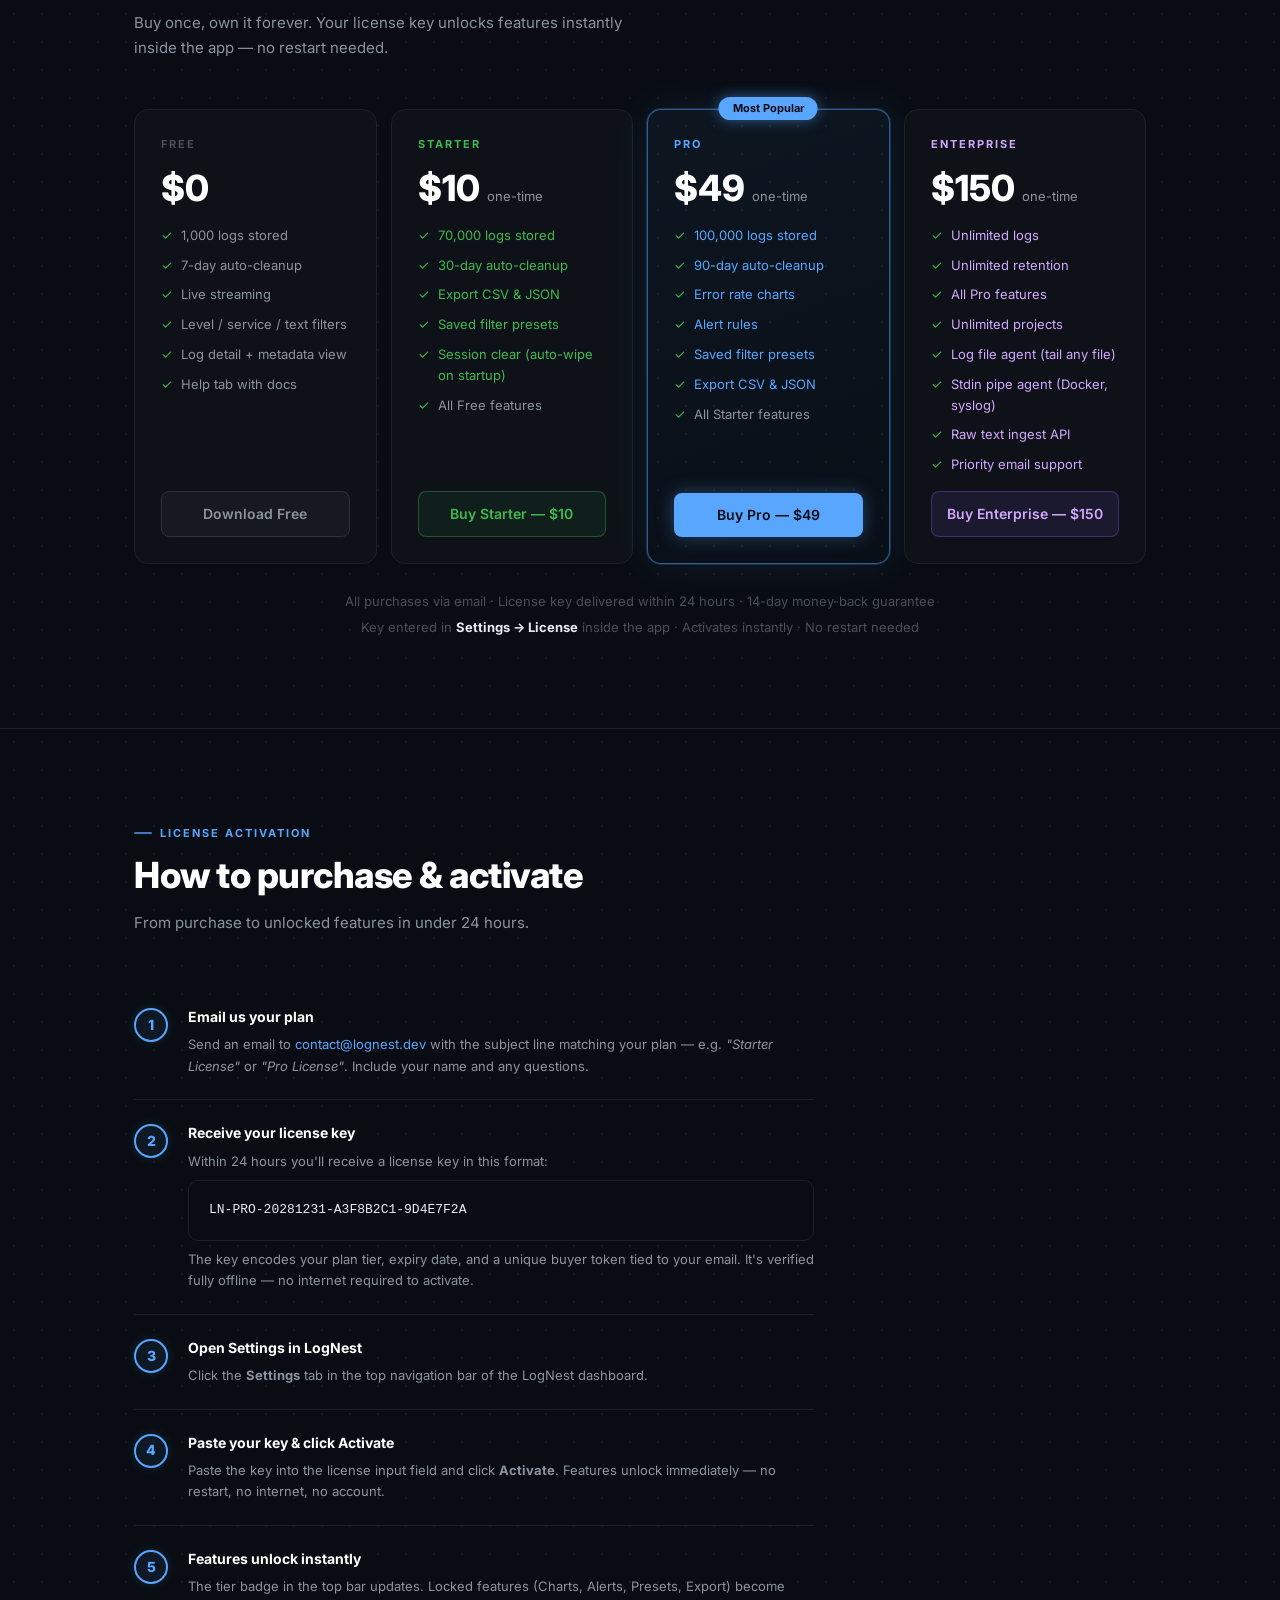
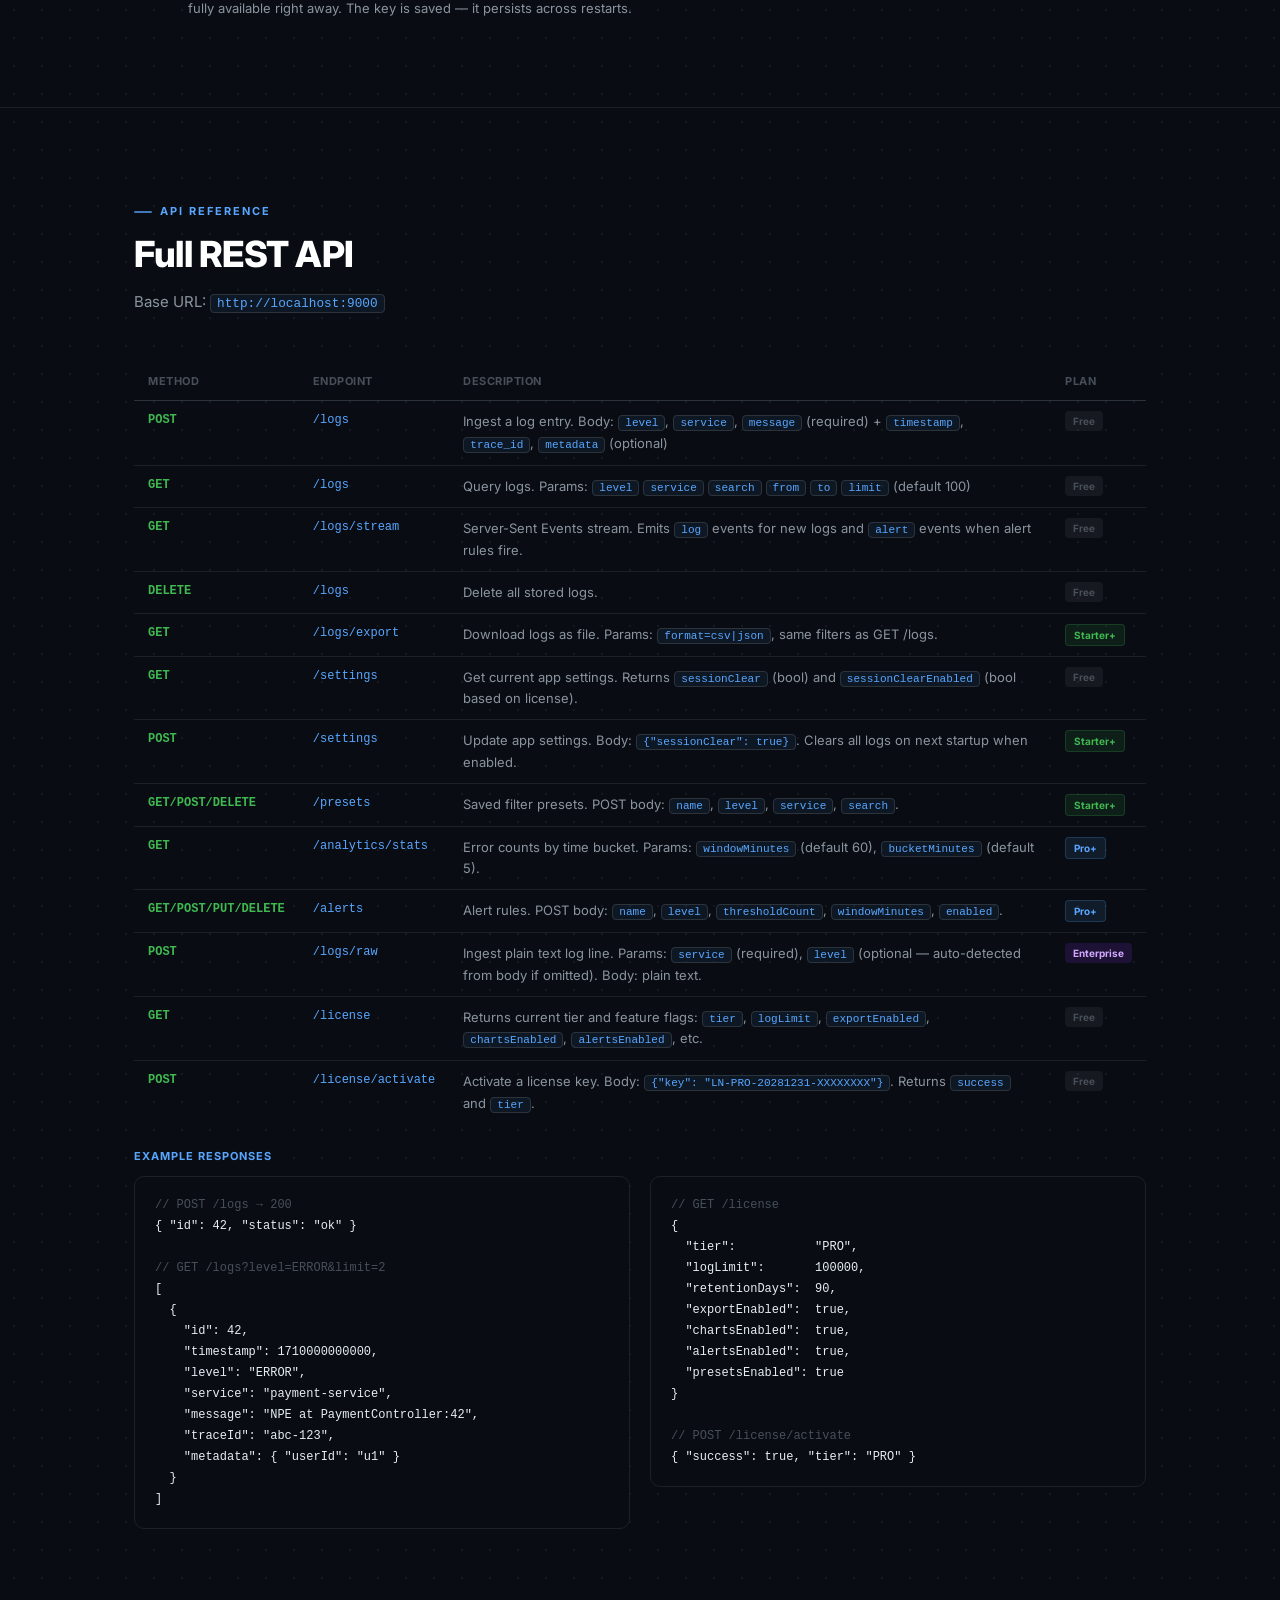
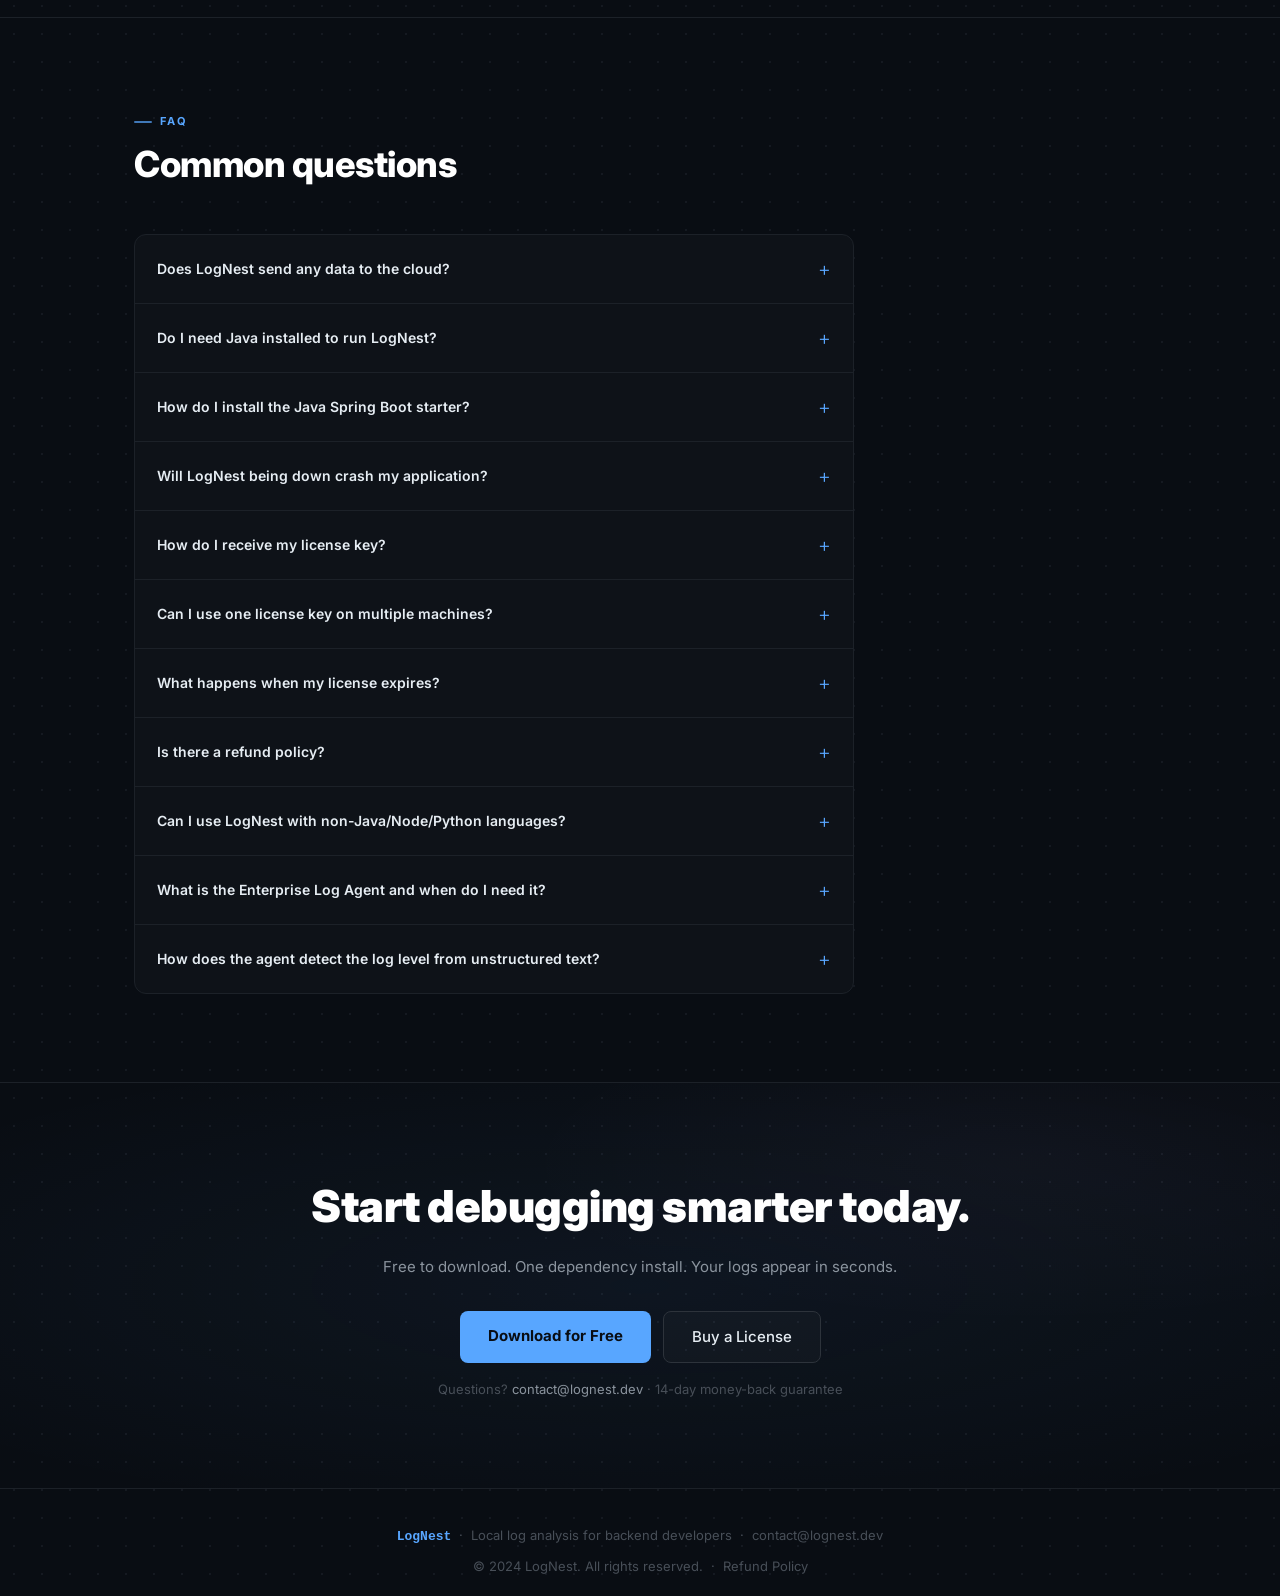
==== commit 02fcf37b: "Move client download buttons to top of each integration tab Co-Authored-By: Claude Sonnet 4.6 <norep" ====
--- a/index.html
+++ b/index.html
@@ -490,6 +490,7 @@
 
     <!-- ── Java ── -->
     <div class="lang-panel active" id="panel-java">
+      <div style="display:flex;align-items:center;gap:16px;background:rgba(56,189,248,0.07);border:1px solid rgba(56,189,248,0.22);border-radius:10px;padding:14px 20px;margin-bottom:24px;"><a href="https://github.com/aditya-mcis/lognest-releases/releases/download/v1.0.0/lognest-java-client.zip" class="btn-primary" style="font-size:13px;padding:9px 22px;white-space:nowrap;" target="_blank">⬇ Download Java Client (.zip)</a><span style="font-size:12px;color:var(--dim);">Spring Boot auto-configuration · Logback appender · zero code changes</span></div>
       <div class="two-col">
         <div>
           <div class="install-step">
@@ -548,11 +549,11 @@
           </div>
         </div>
       </div>
-      <div style="margin-top:20px;"><a href="https://github.com/aditya-mcis/lognest-releases/releases/download/v1.0.0/lognest-java-client.zip" class="btn-outline" style="font-size:13px;padding:9px 20px;" target="_blank">⬇ Download Java Client (.zip)</a></div>
     </div>
 
     <!-- ── Node.js ── -->
     <div class="lang-panel" id="panel-node">
+      <div style="display:flex;align-items:center;gap:16px;background:rgba(56,189,248,0.07);border:1px solid rgba(56,189,248,0.22);border-radius:10px;padding:14px 20px;margin-bottom:24px;"><a href="https://github.com/aditya-mcis/lognest-releases/releases/download/v1.0.0/lognest-node-client.zip" class="btn-primary" style="font-size:13px;padding:9px 22px;white-space:nowrap;" target="_blank">⬇ Download Node.js Client (.zip)</a><span style="font-size:12px;color:var(--dim);">Node 14+ · ESM &amp; CommonJS · no dependencies</span></div>
       <div class="two-col">
         <div>
           <div class="install-step">
@@ -617,11 +618,11 @@
           </div>
         </div>
       </div>
-      <div style="margin-top:20px;"><a href="https://github.com/aditya-mcis/lognest-releases/releases/download/v1.0.0/lognest-node-client.zip" class="btn-outline" style="font-size:13px;padding:9px 20px;" target="_blank">⬇ Download Node.js Client (.zip)</a></div>
     </div>
 
     <!-- ── Python ── -->
     <div class="lang-panel" id="panel-python">
+      <div style="display:flex;align-items:center;gap:16px;background:rgba(56,189,248,0.07);border:1px solid rgba(56,189,248,0.22);border-radius:10px;padding:14px 20px;margin-bottom:24px;"><a href="https://github.com/aditya-mcis/lognest-releases/releases/download/v1.0.0/lognest-python-client.zip" class="btn-primary" style="font-size:13px;padding:9px 22px;white-space:nowrap;" target="_blank">⬇ Download Python Client (.zip)</a><span style="font-size:12px;color:var(--dim);">Python 3.7+ · stdlib only · Django, Flask, FastAPI</span></div>
       <div class="two-col">
         <div>
           <div class="install-step">
@@ -694,7 +695,6 @@
           </div>
         </div>
       </div>
-      <div style="margin-top:20px;"><a href="https://github.com/aditya-mcis/lognest-releases/releases/download/v1.0.0/lognest-python-client.zip" class="btn-outline" style="font-size:13px;padding:9px 20px;" target="_blank">⬇ Download Python Client (.zip)</a></div>
     </div>
 
     <!-- ── curl ── -->
@@ -793,6 +793,8 @@
       <div class="section-sub">Forward <em>any</em> log file or process output to LogNest — no code changes, no HTTP client needed. Works with legacy apps, Docker, nginx, syslog, and anything else.</div>
     </div>
 
+    <div style="display:flex;align-items:center;gap:16px;background:rgba(168,85,247,0.07);border:1px solid rgba(168,85,247,0.22);border-radius:10px;padding:14px 20px;margin-bottom:28px;"><a href="https://github.com/aditya-mcis/lognest-releases/releases/download/v1.0.0/lognest-agent.zip" class="btn-primary" style="font-size:13px;padding:9px 22px;white-space:nowrap;background:var(--purple);" target="_blank">⬇ Download Agent (.zip)</a><span style="font-size:12px;color:var(--dim);">Python 3 · stdlib only · zero dependencies · works on Mac, Linux, Raspberry Pi</span></div>
+
     <!-- Agent tabs -->
     <div class="lang-tabs" id="agentTabs" style="margin-bottom:24px">
       <button class="lang-tab active" onclick="switchAgentTab('atail')">📄 Tail a file</button>
@@ -808,7 +810,6 @@
             <div class="install-step-label"><span class="step-badge">1</span> Download the agent</div>
             <pre>clients/agent/lognest-agent.py</pre>
             <div class="install-note">Included with LogNest. Zero dependencies — Python 3 stdlib only.</div>
-            <div style="margin-top:12px;"><a href="https://github.com/aditya-mcis/lognest-releases/releases/download/v1.0.0/lognest-agent.zip" class="btn-outline" style="font-size:13px;padding:9px 20px;" target="_blank">⬇ Download Agent (.zip)</a></div>
           </div>
           <div class="install-step">
             <div class="install-step-label"><span class="step-badge">2</span> Tail any log file</div>
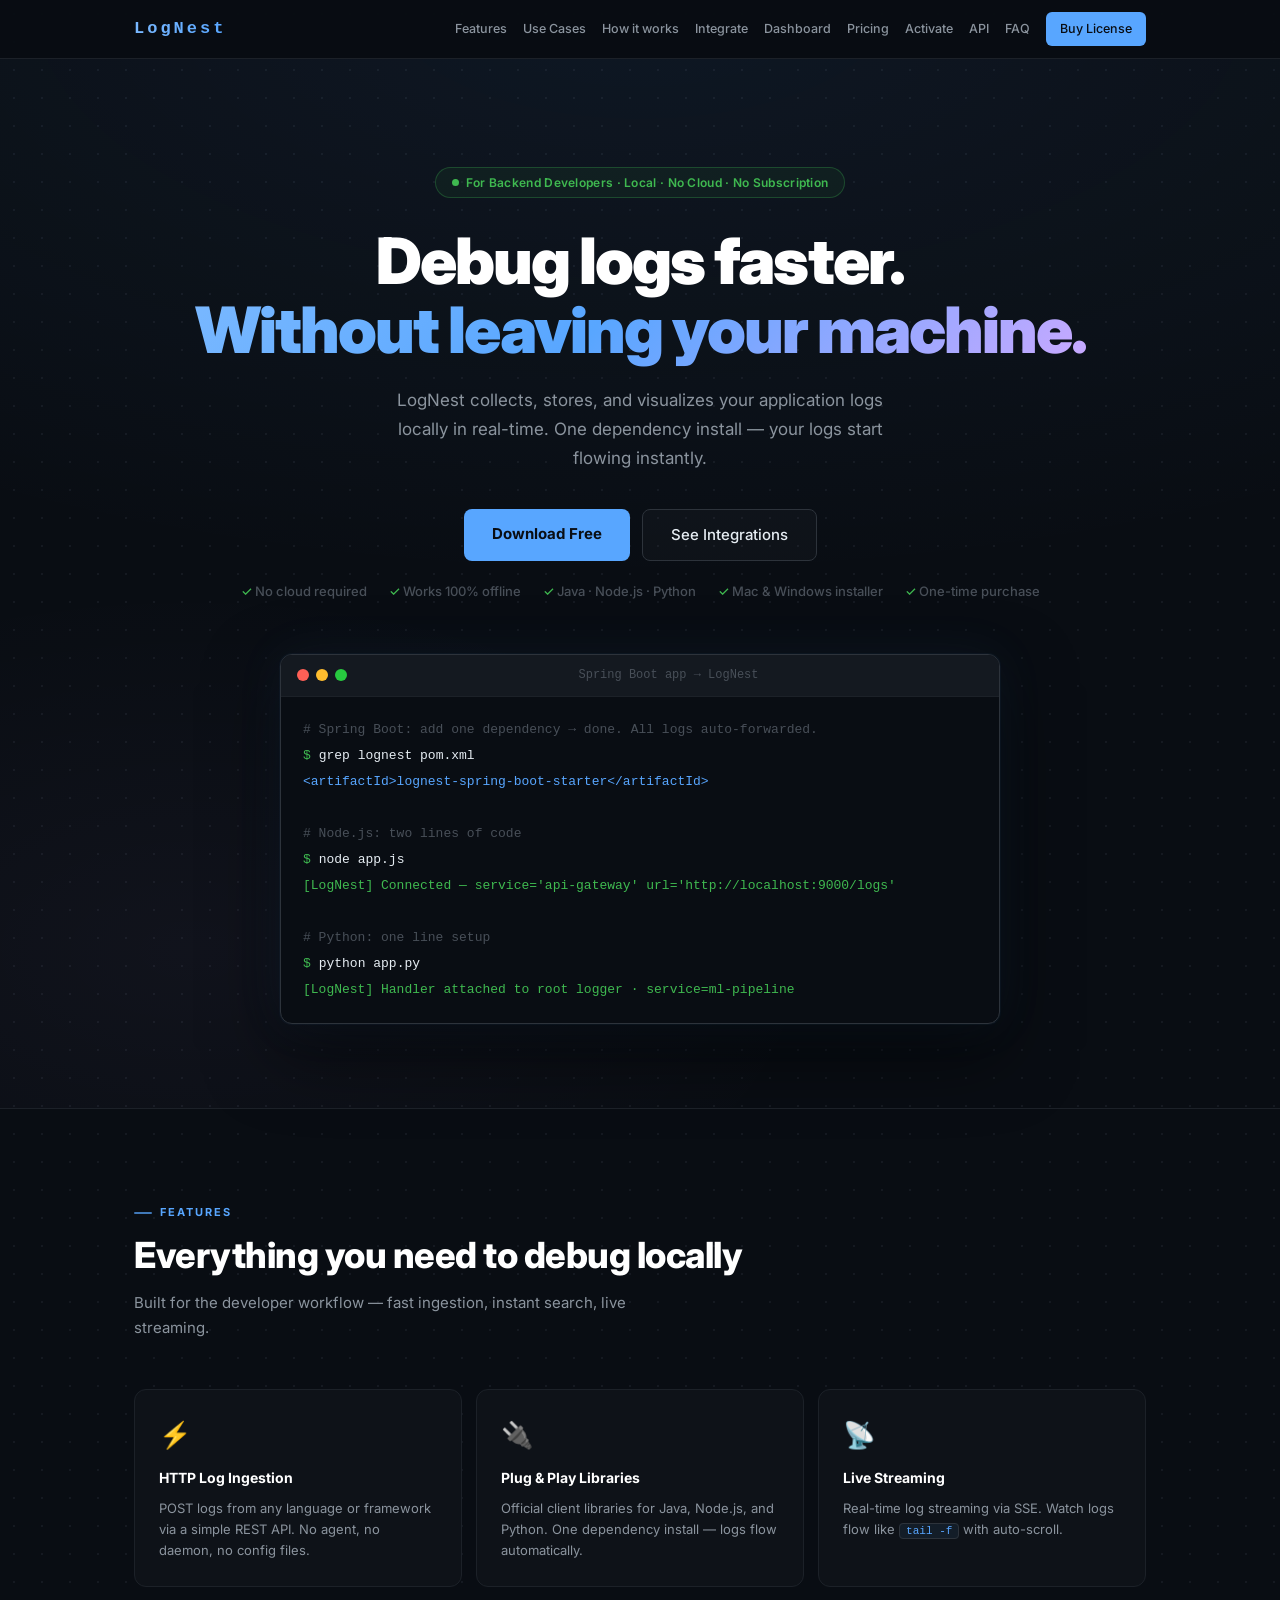
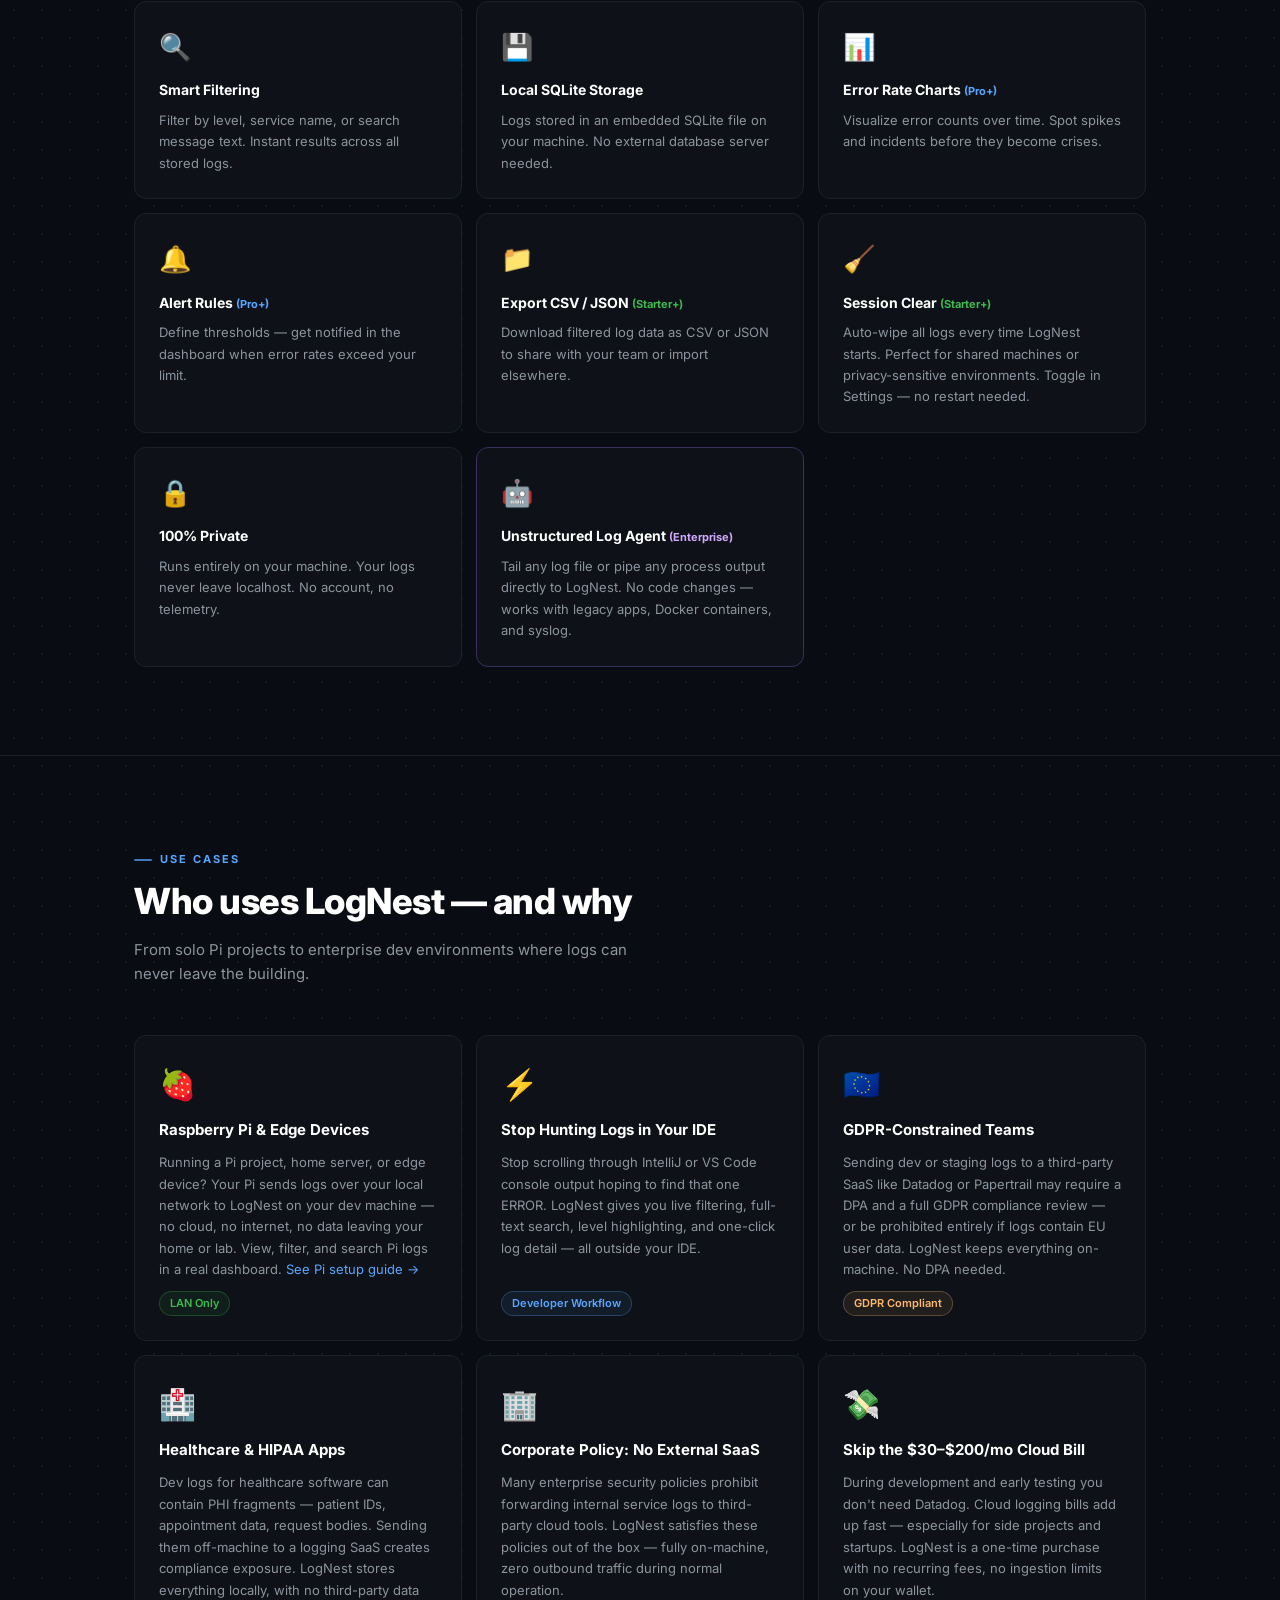
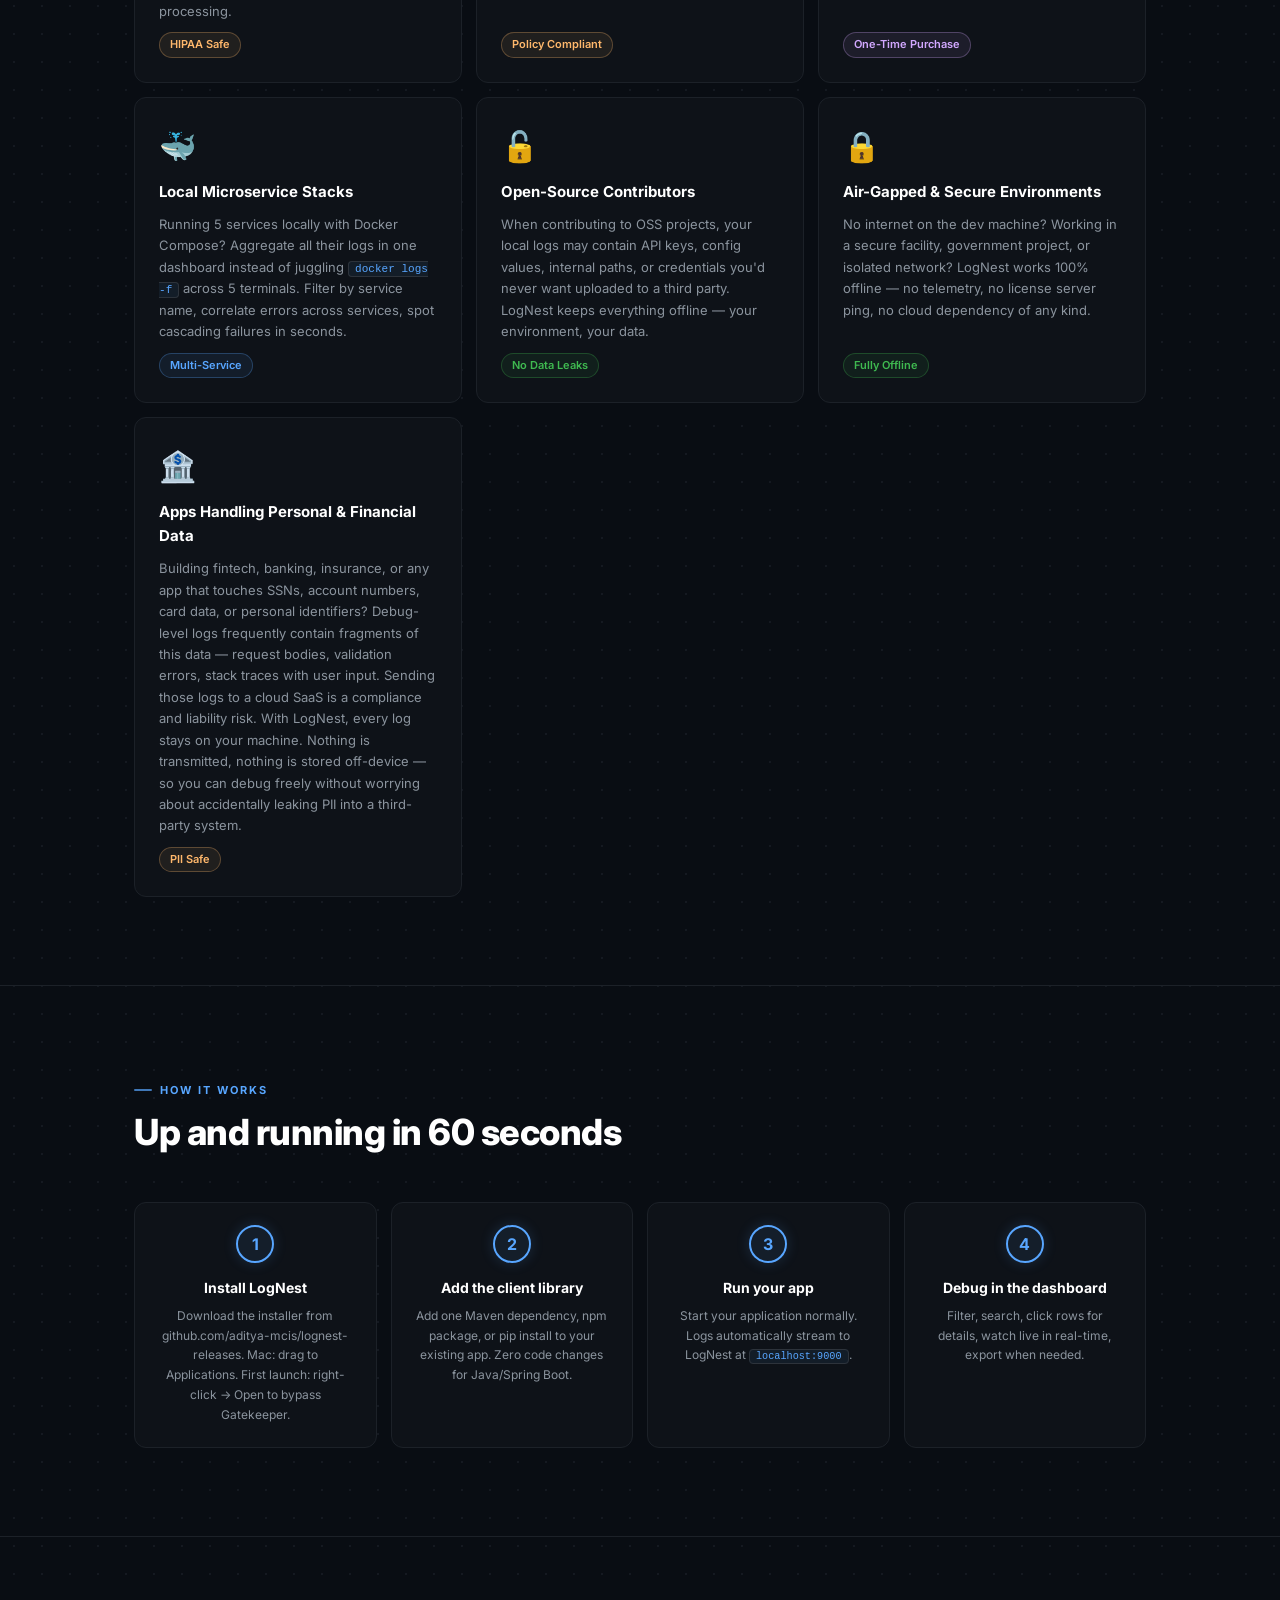
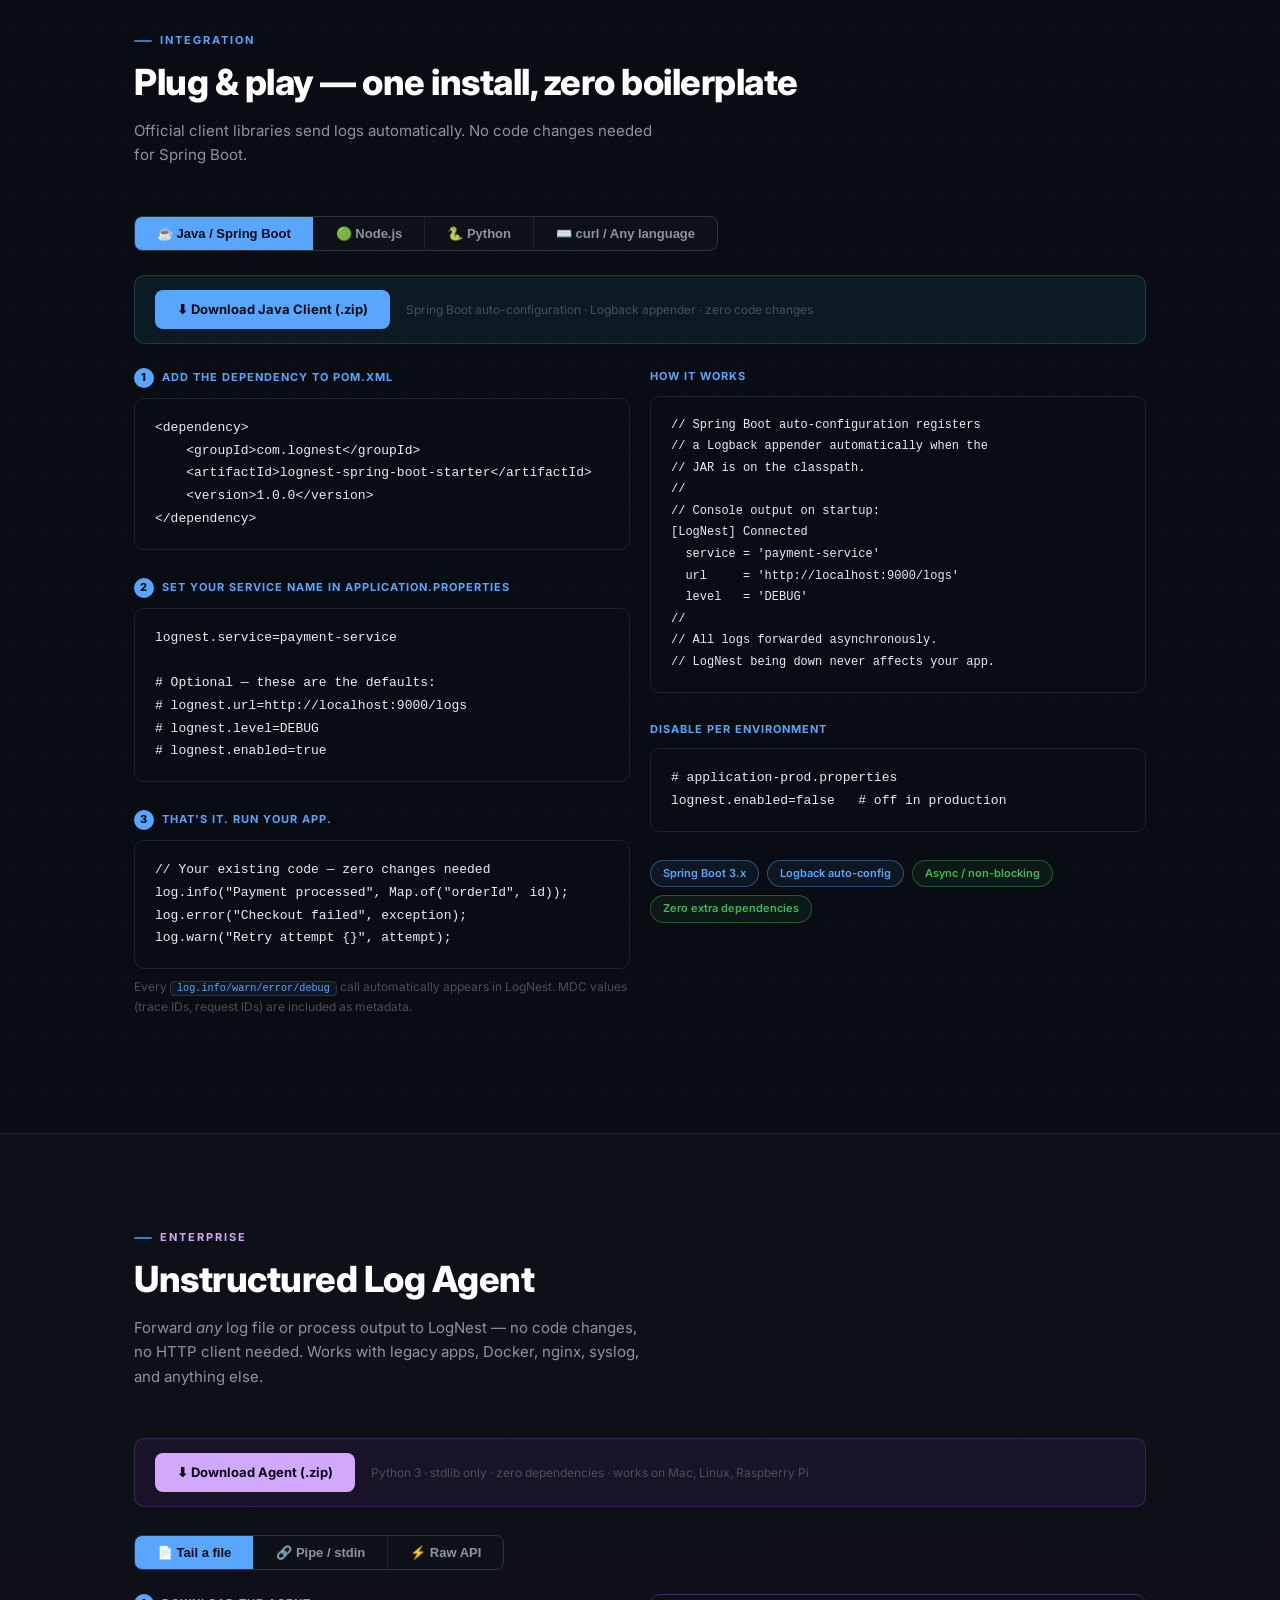
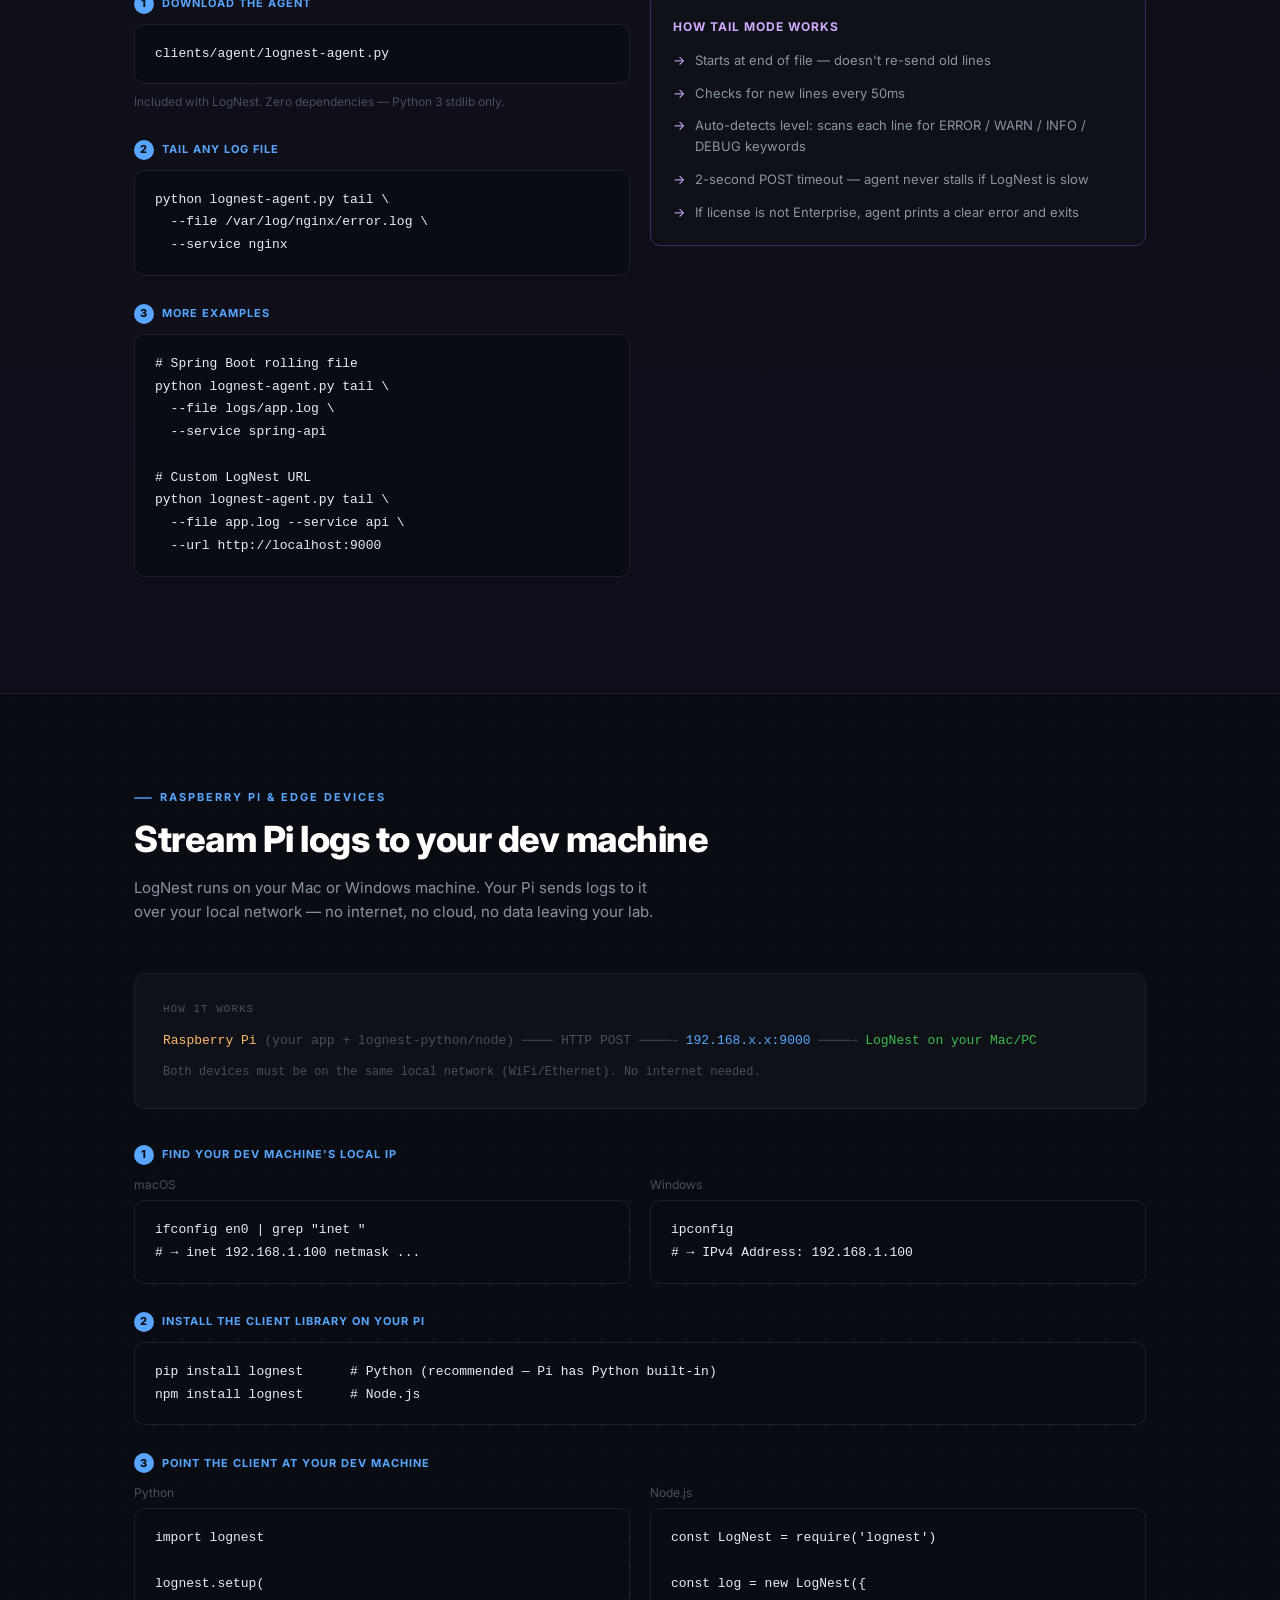
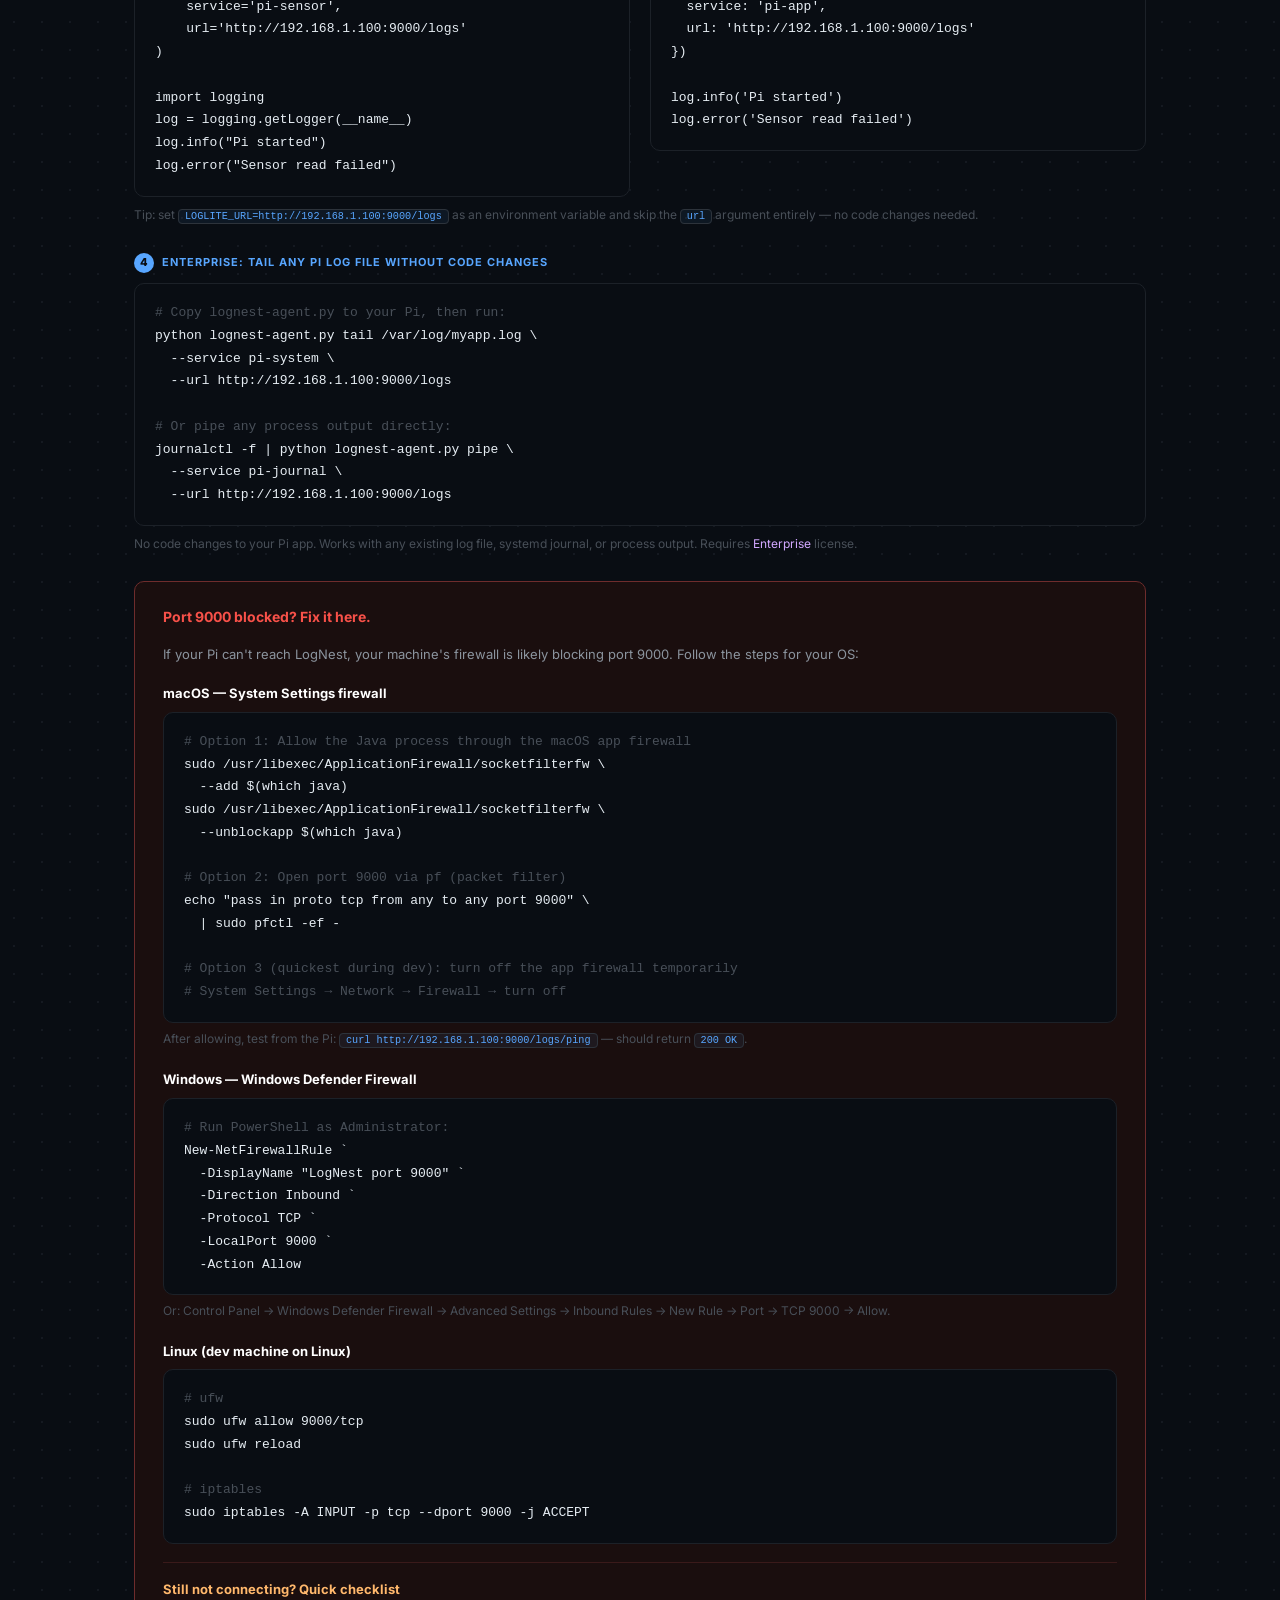
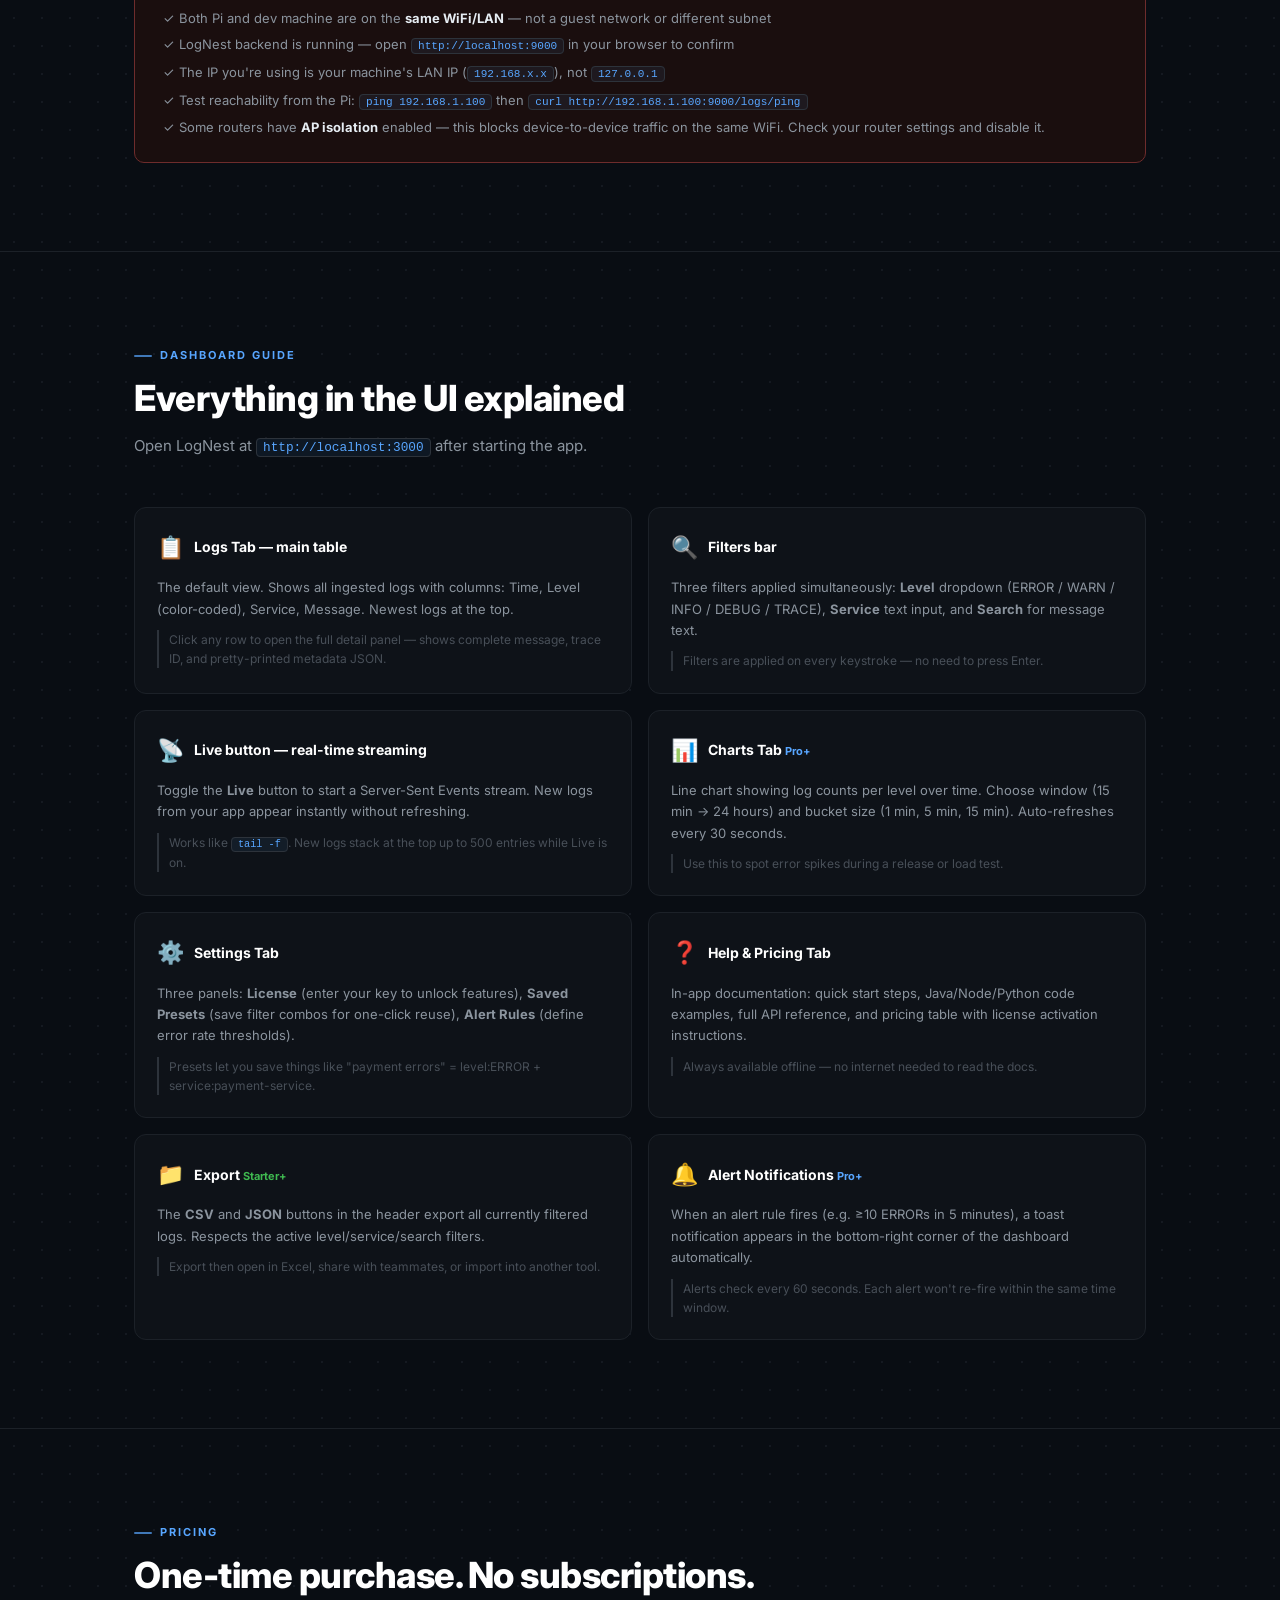
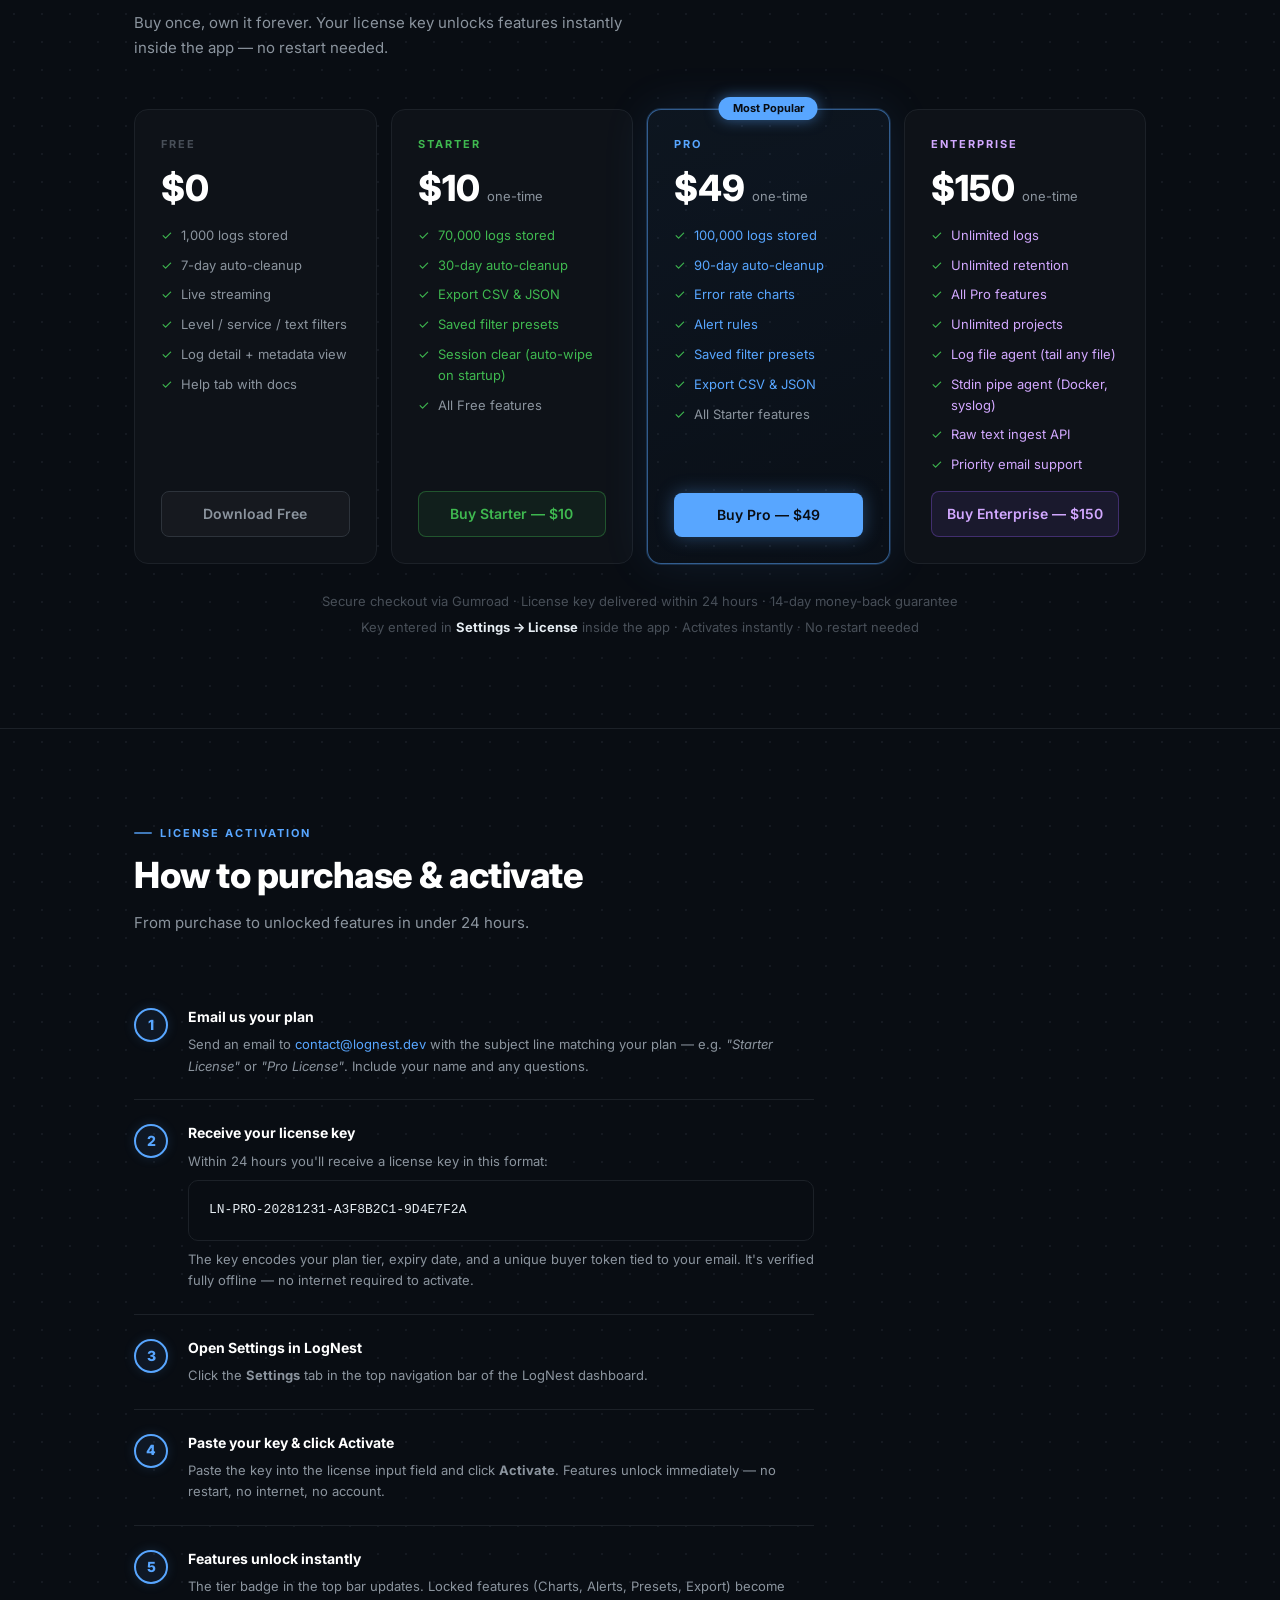
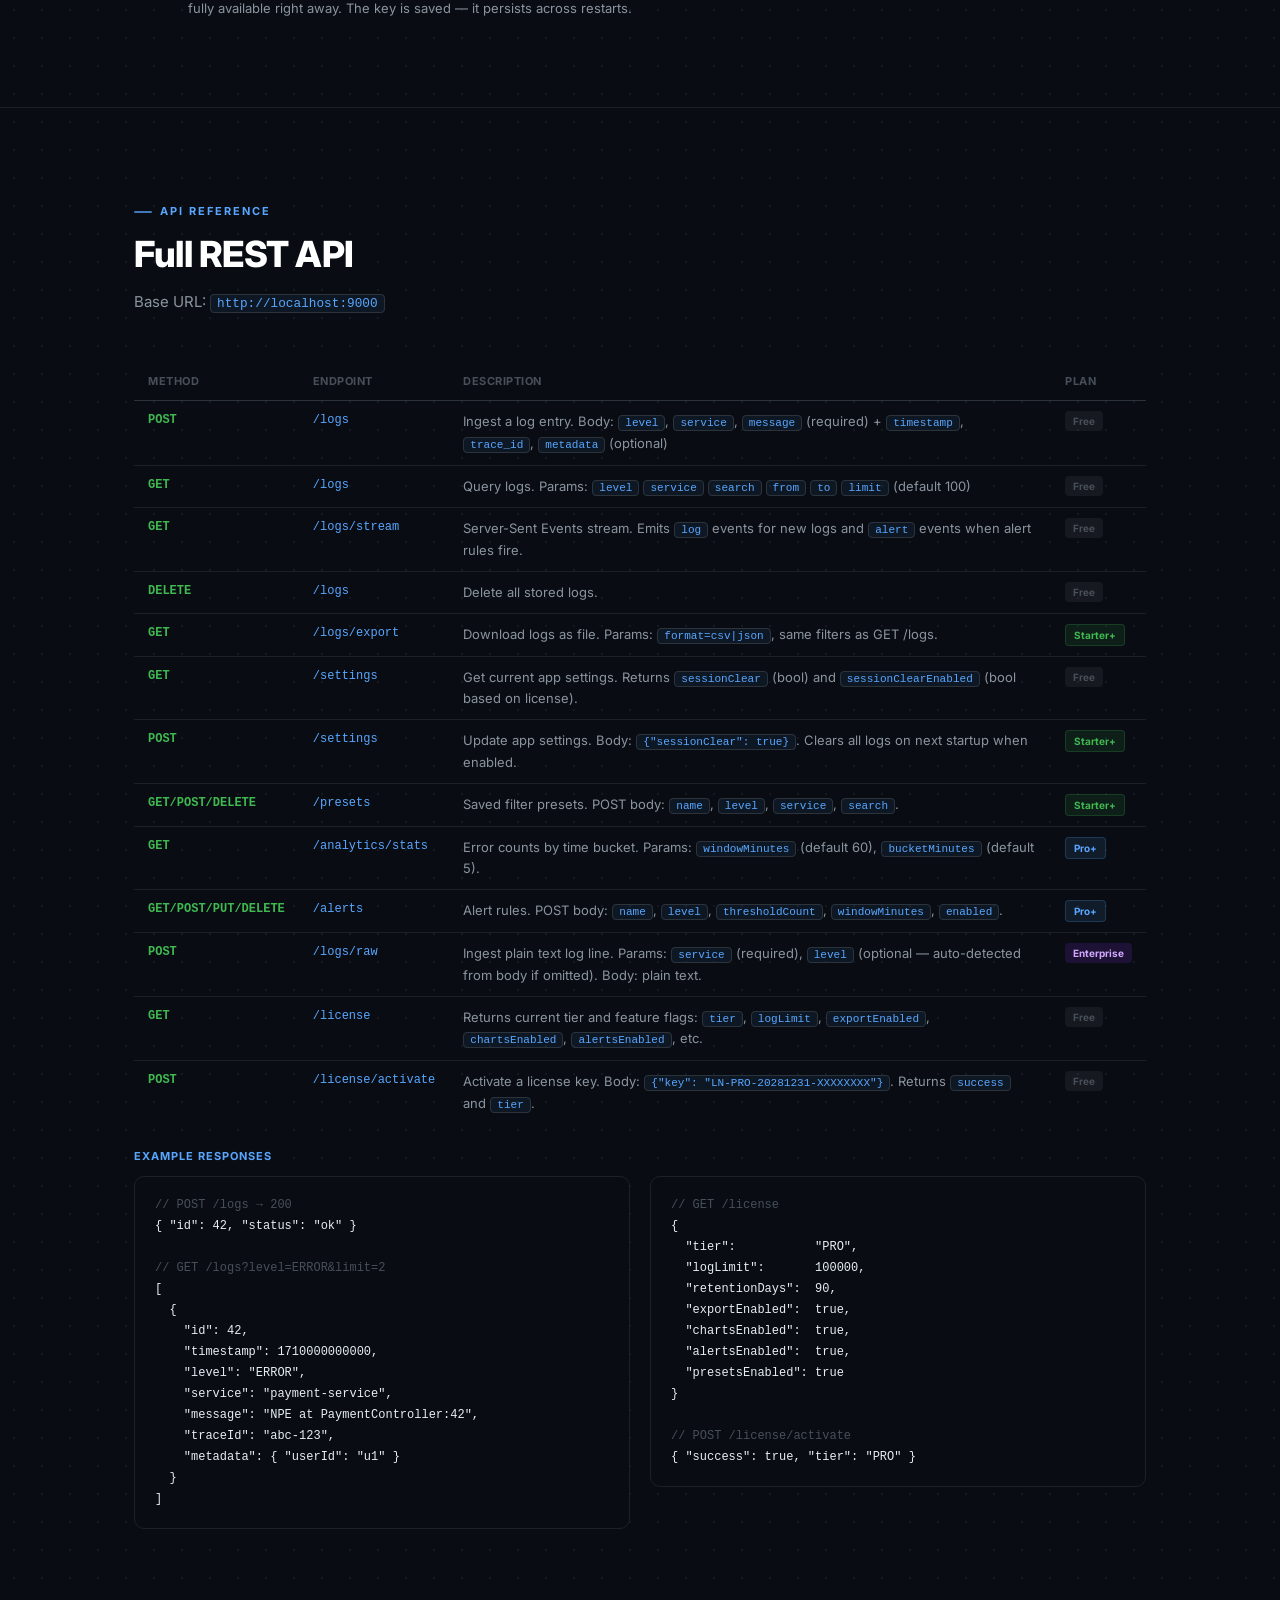
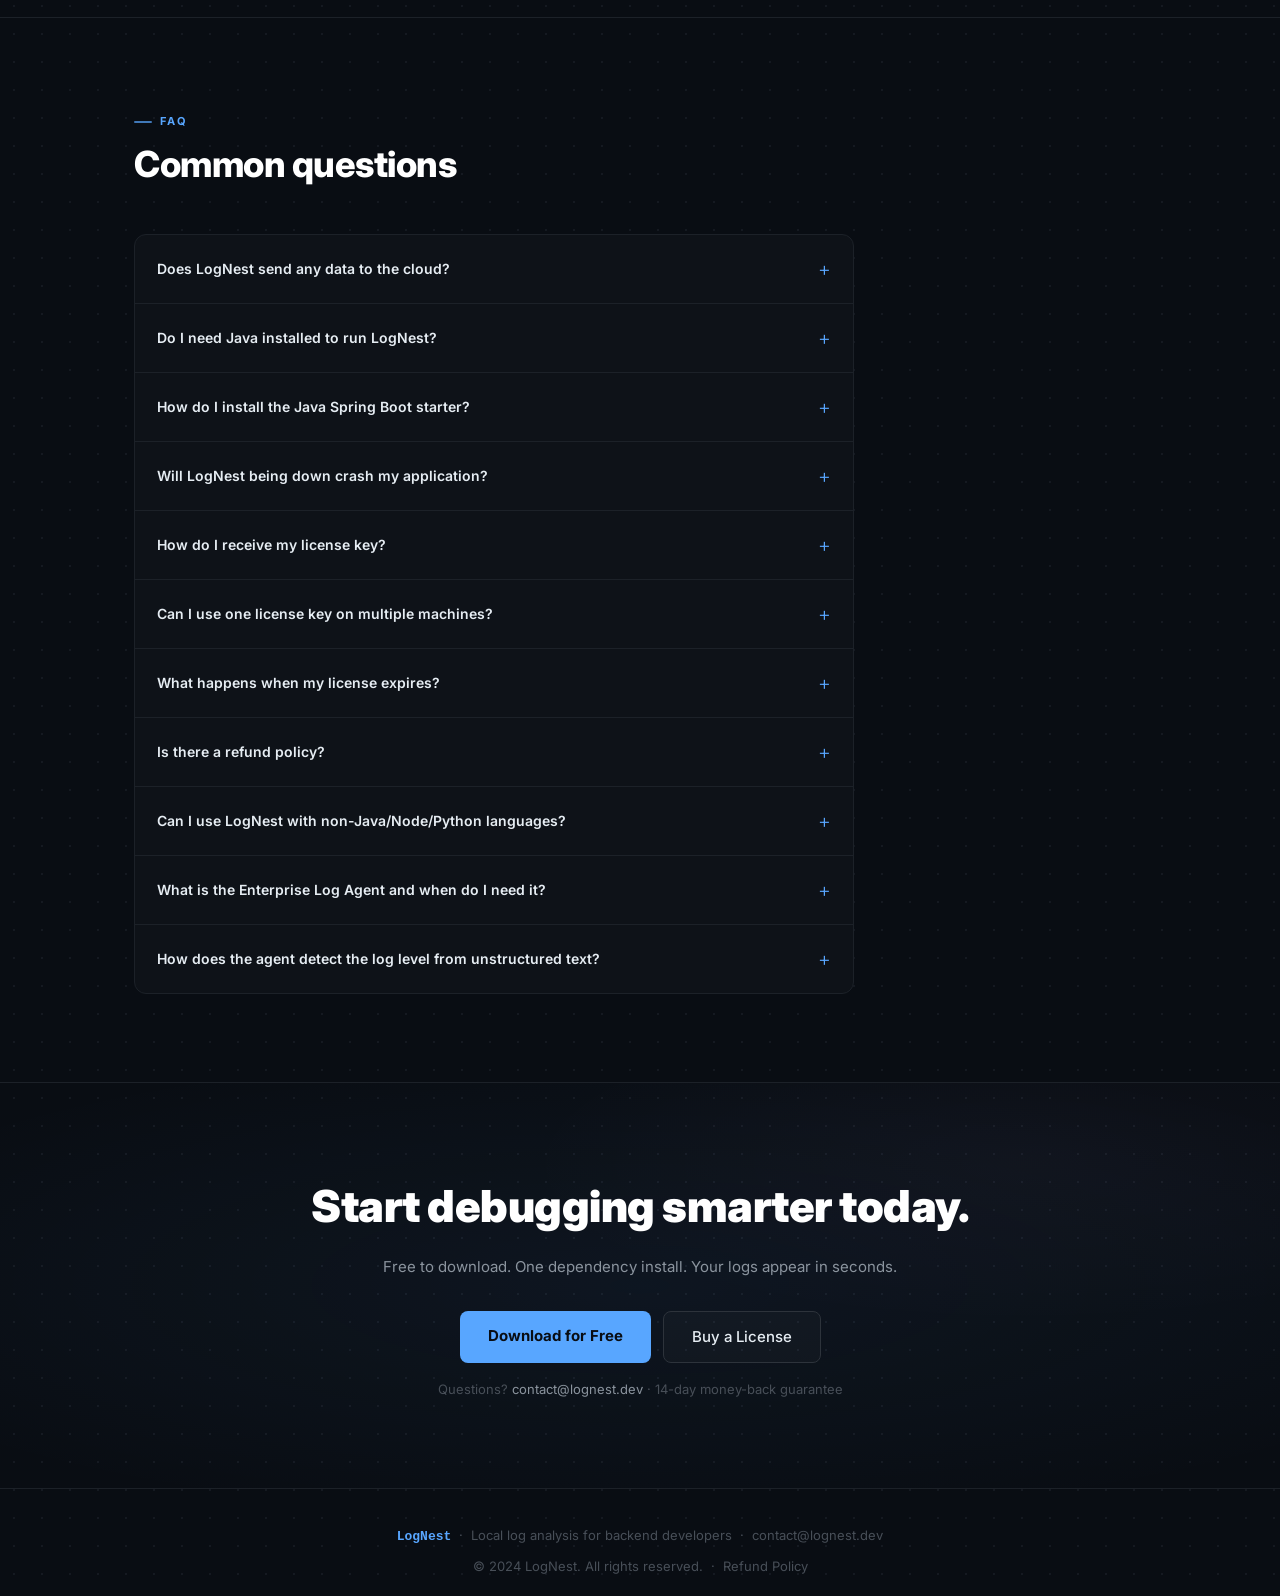
==== commit 0fc8db2d: "Replace mailto buy buttons with Gumroad payment links Co-Authored-By: Claude Sonnet 4.6 <noreply@ant" ====
--- a/index.html
+++ b/index.html
@@ -242,7 +242,7 @@
       <a href="#activate">Activate</a>
       <a href="#api">API</a>
       <a href="#faq">FAQ</a>
-      <a href="mailto:contact@lognest.dev?subject=LogNest License" class="nav-cta">Buy License</a>
+      <a href="https://shrivadi.gumroad.com/l/hlcse" target="_blank" class="nav-cta">Buy License</a>
     </div>
   </div>
 </nav>
@@ -1172,7 +1172,7 @@
           <li style="color:#3fb950">Session clear (auto-wipe on startup)</li>
           <li>All Free features</li>
         </ul>
-        <a href="mailto:contact@lognest.dev?subject=Starter License" class="card-btn btn-starter">Buy Starter — $10</a>
+        <a href="https://shrivadi.gumroad.com/l/axqcym" target="_blank" class="card-btn btn-starter">Buy Starter — $10</a>
       </div>
 
       <div class="price-card popular">
@@ -1188,7 +1188,7 @@
           <li style="color:#58a6ff">Export CSV &amp; JSON</li>
           <li>All Starter features</li>
         </ul>
-        <a href="mailto:contact@lognest.dev?subject=Pro License" class="card-btn btn-pro">Buy Pro — $49</a>
+        <a href="https://shrivadi.gumroad.com/l/hlcse" target="_blank" class="card-btn btn-pro">Buy Pro — $49</a>
       </div>
 
       <div class="price-card">
@@ -1204,12 +1204,12 @@
           <li style="color:#d2a8ff">Raw text ingest API</li>
           <li style="color:#d2a8ff">Priority email support</li>
         </ul>
-        <a href="mailto:contact@lognest.dev?subject=Enterprise License" class="card-btn btn-ent">Buy Enterprise — $150</a>
+        <a href="https://shrivadi.gumroad.com/l/cejcjb" target="_blank" class="card-btn btn-ent">Buy Enterprise — $150</a>
       </div>
     </div>
 
     <div style="text-align:center;margin-top:24px;color:var(--dim);font-size:13px;line-height:2">
-      All purchases via email · License key delivered within 24 hours · 14-day money-back guarantee<br/>
+      Secure checkout via Gumroad · License key delivered within 24 hours · 14-day money-back guarantee<br/>
       Key entered in <strong style="color:var(--text)">Settings → License</strong> inside the app · Activates instantly · No restart needed
     </div>
   </div>
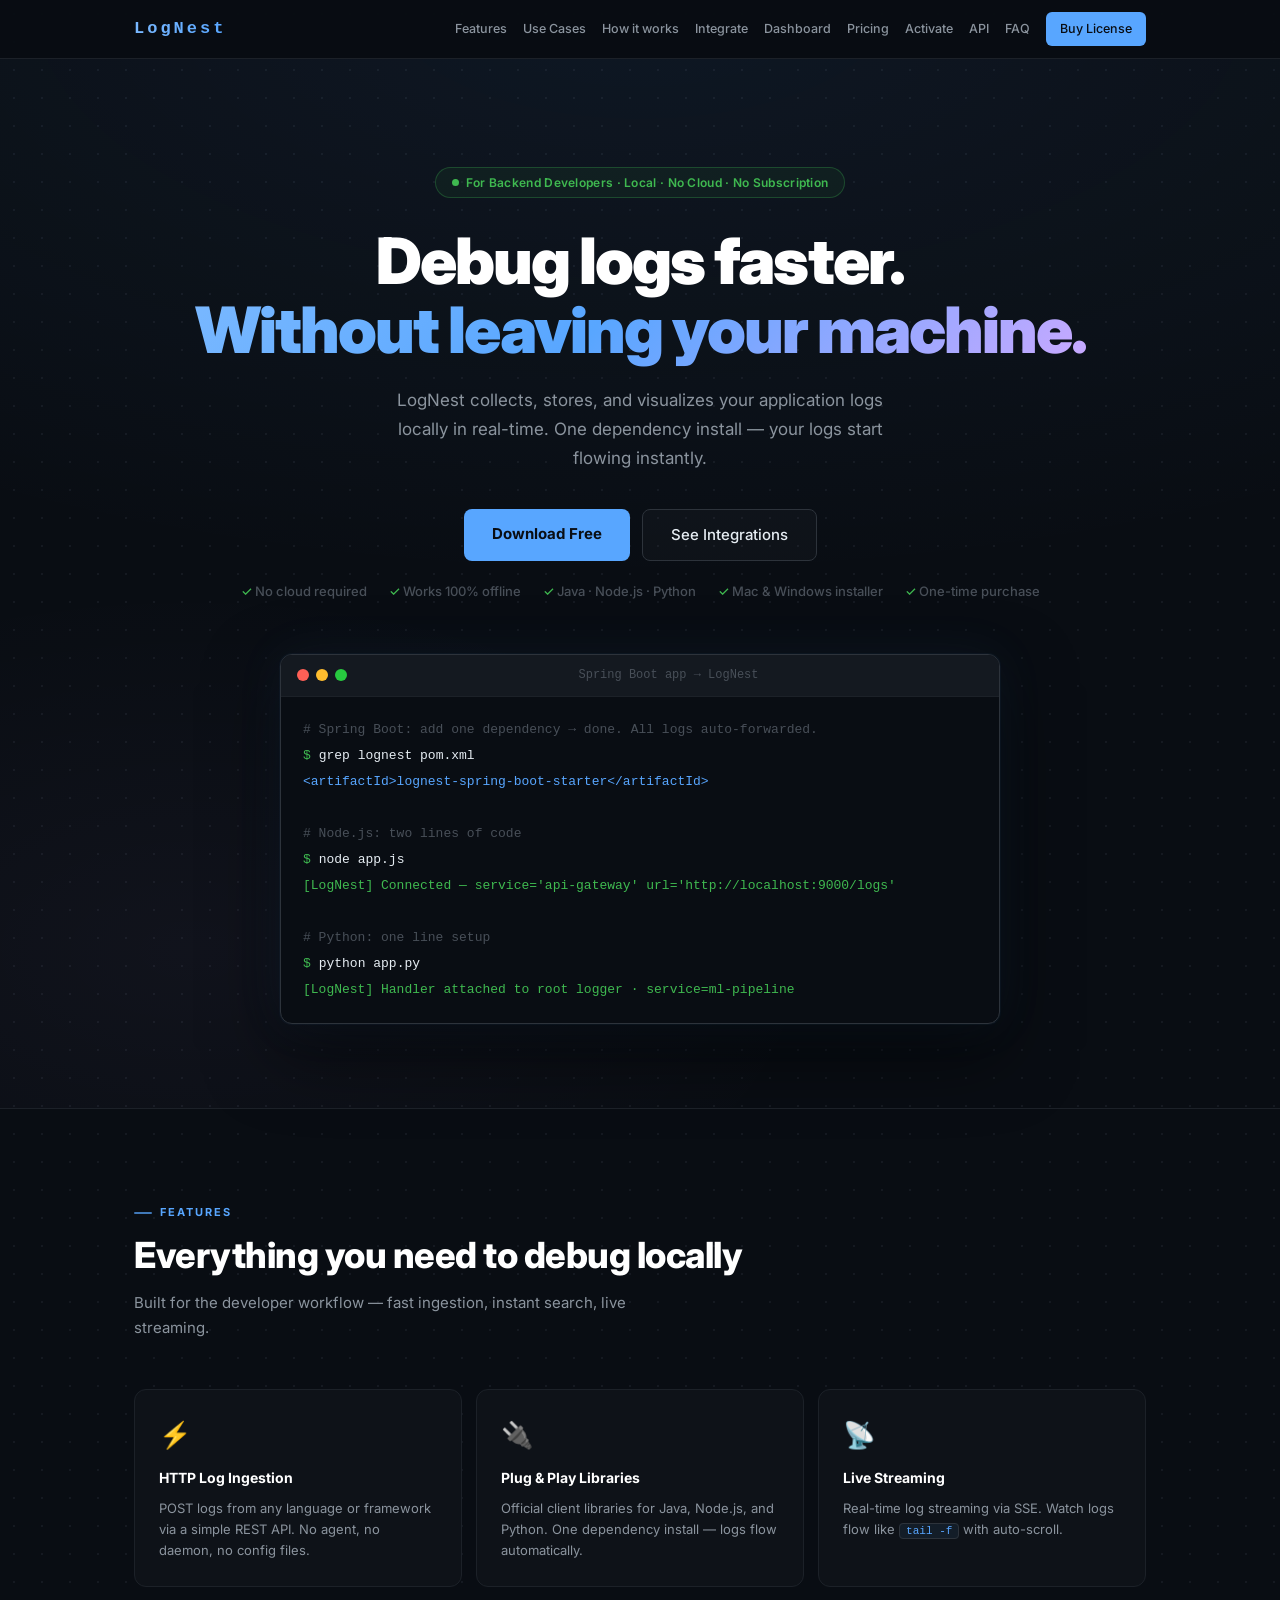
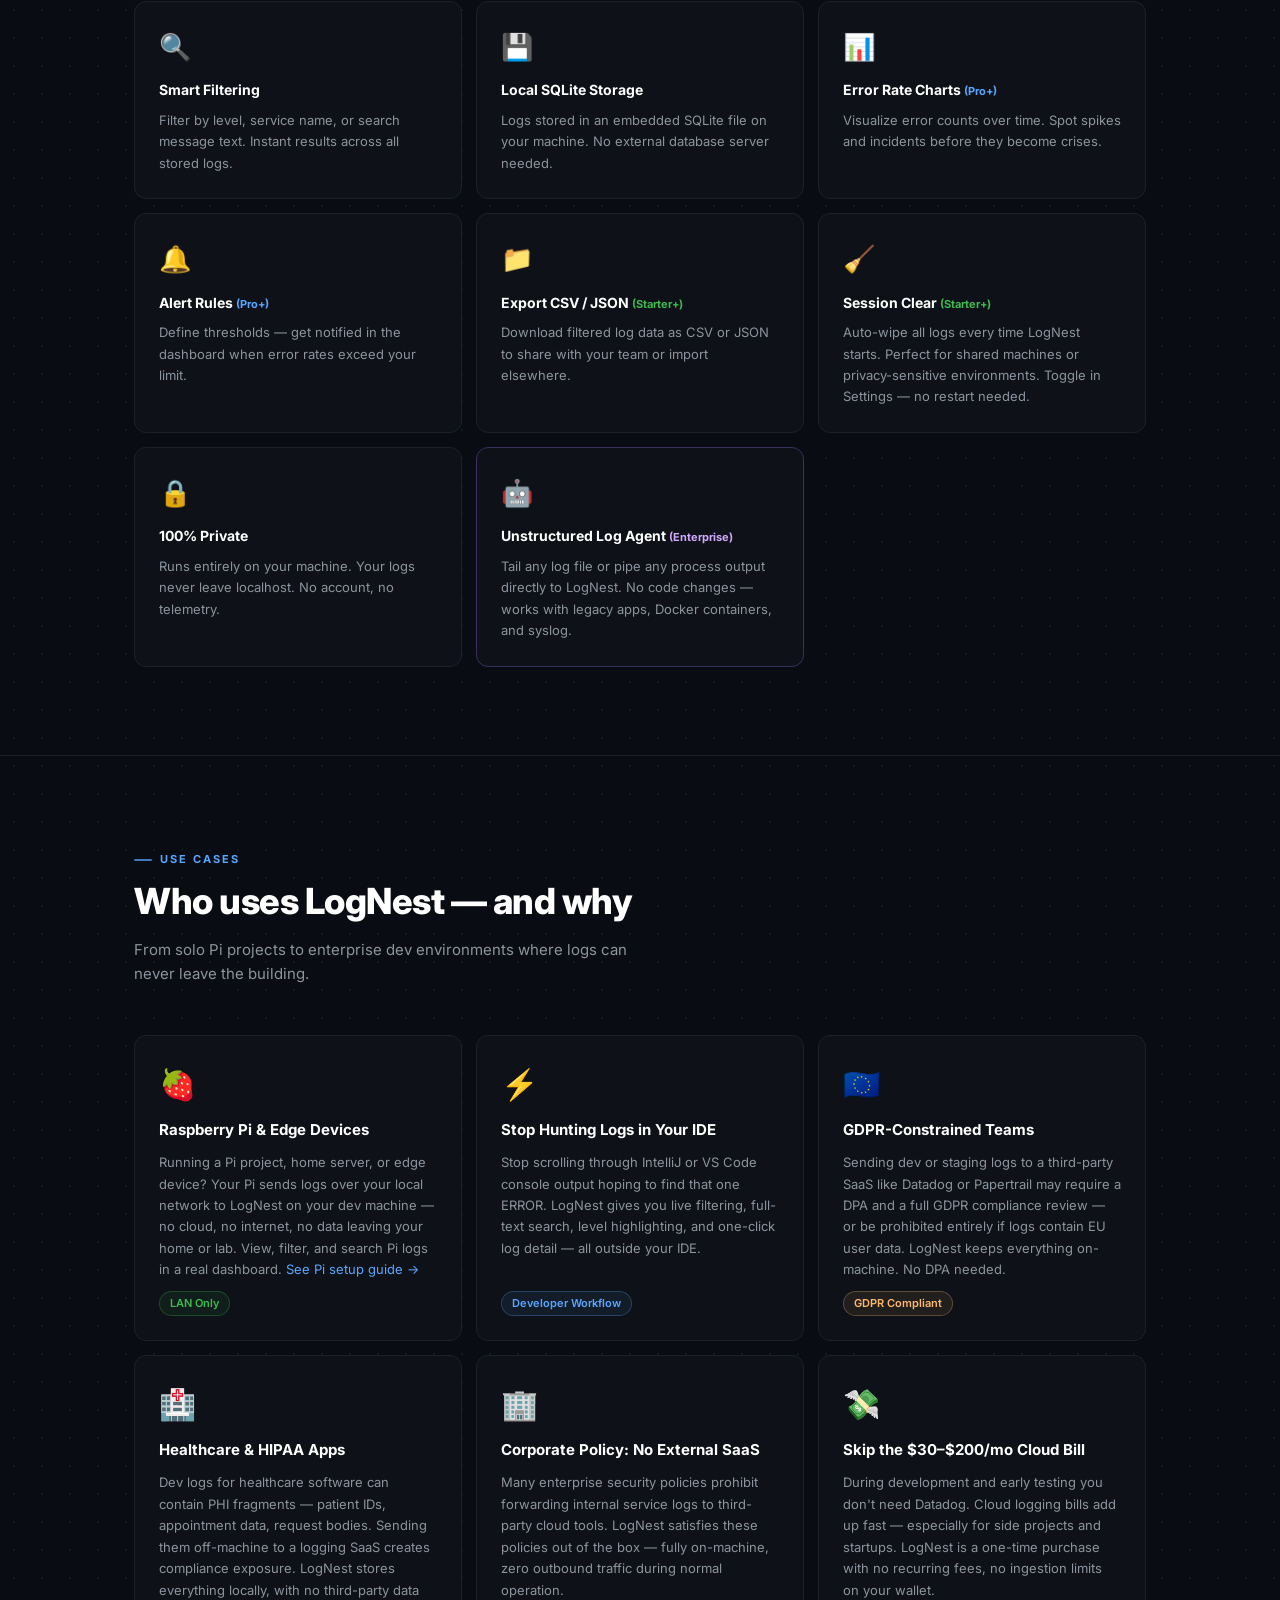
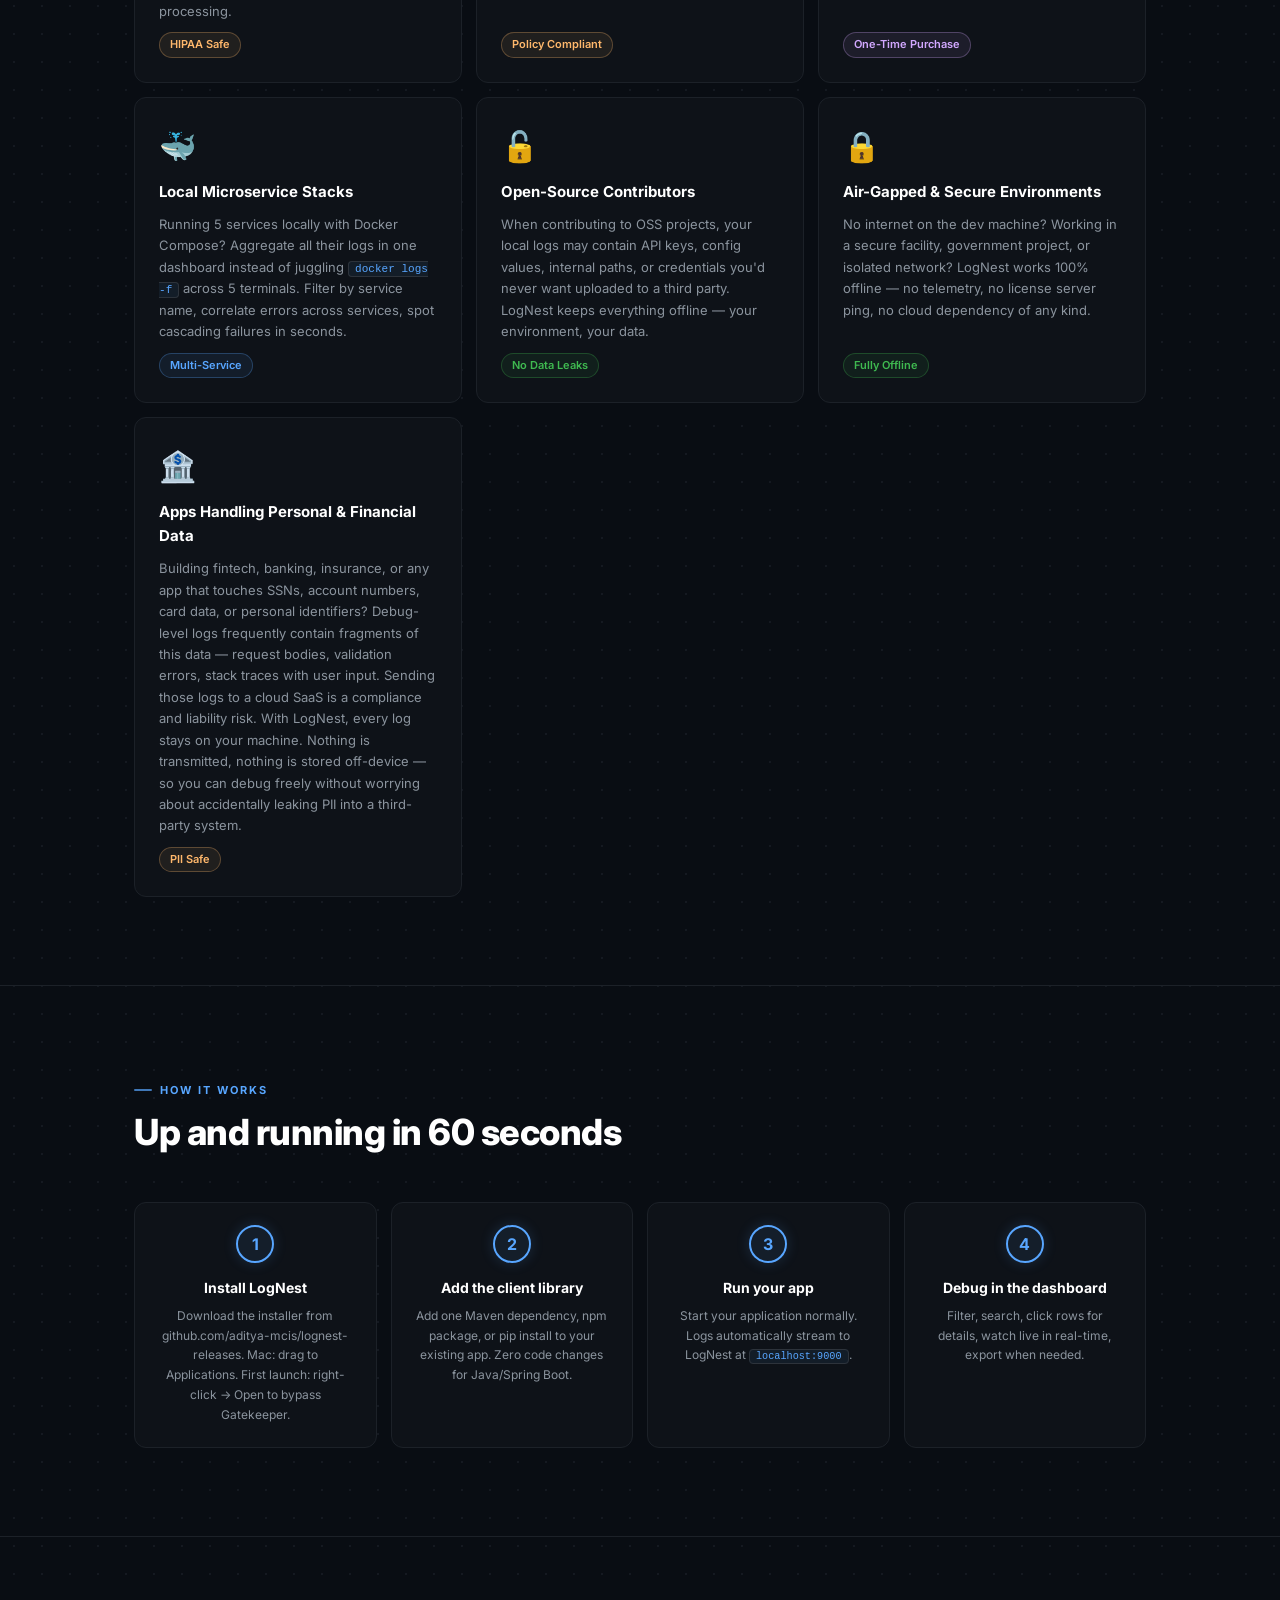
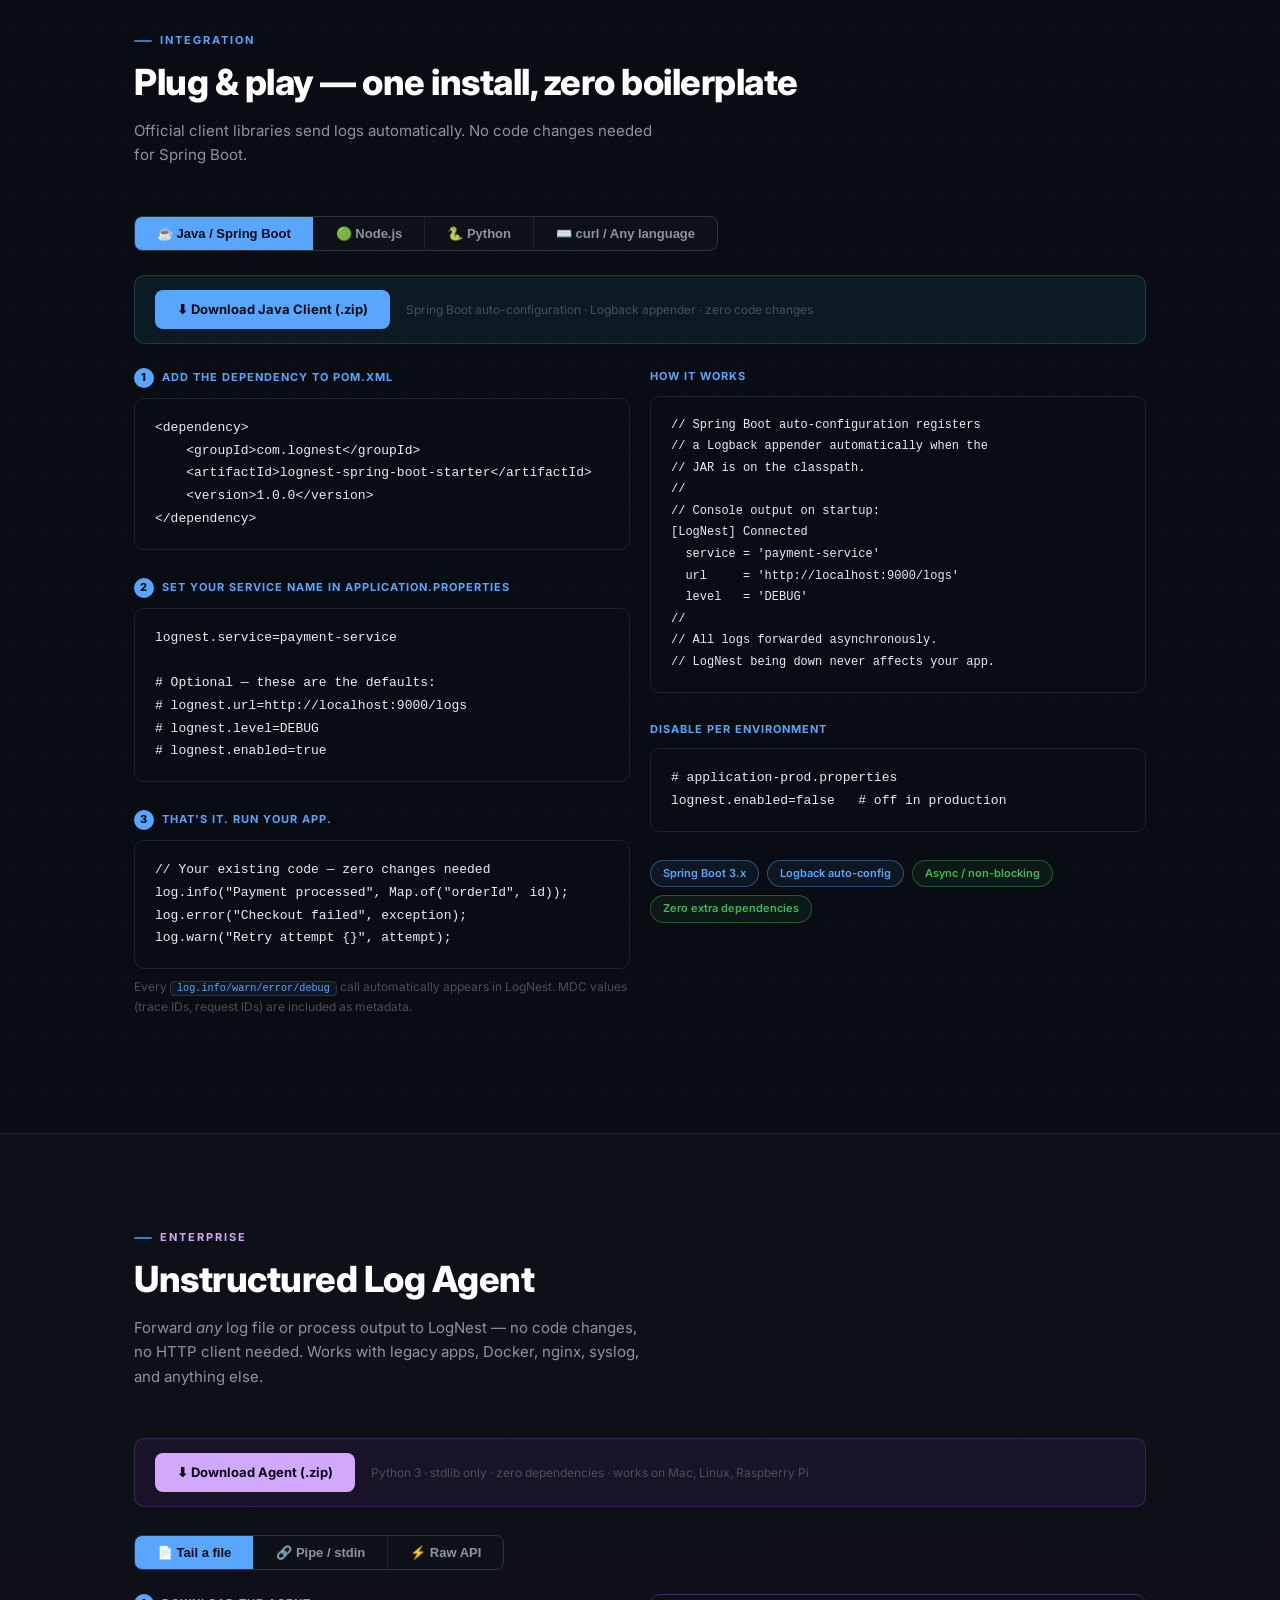
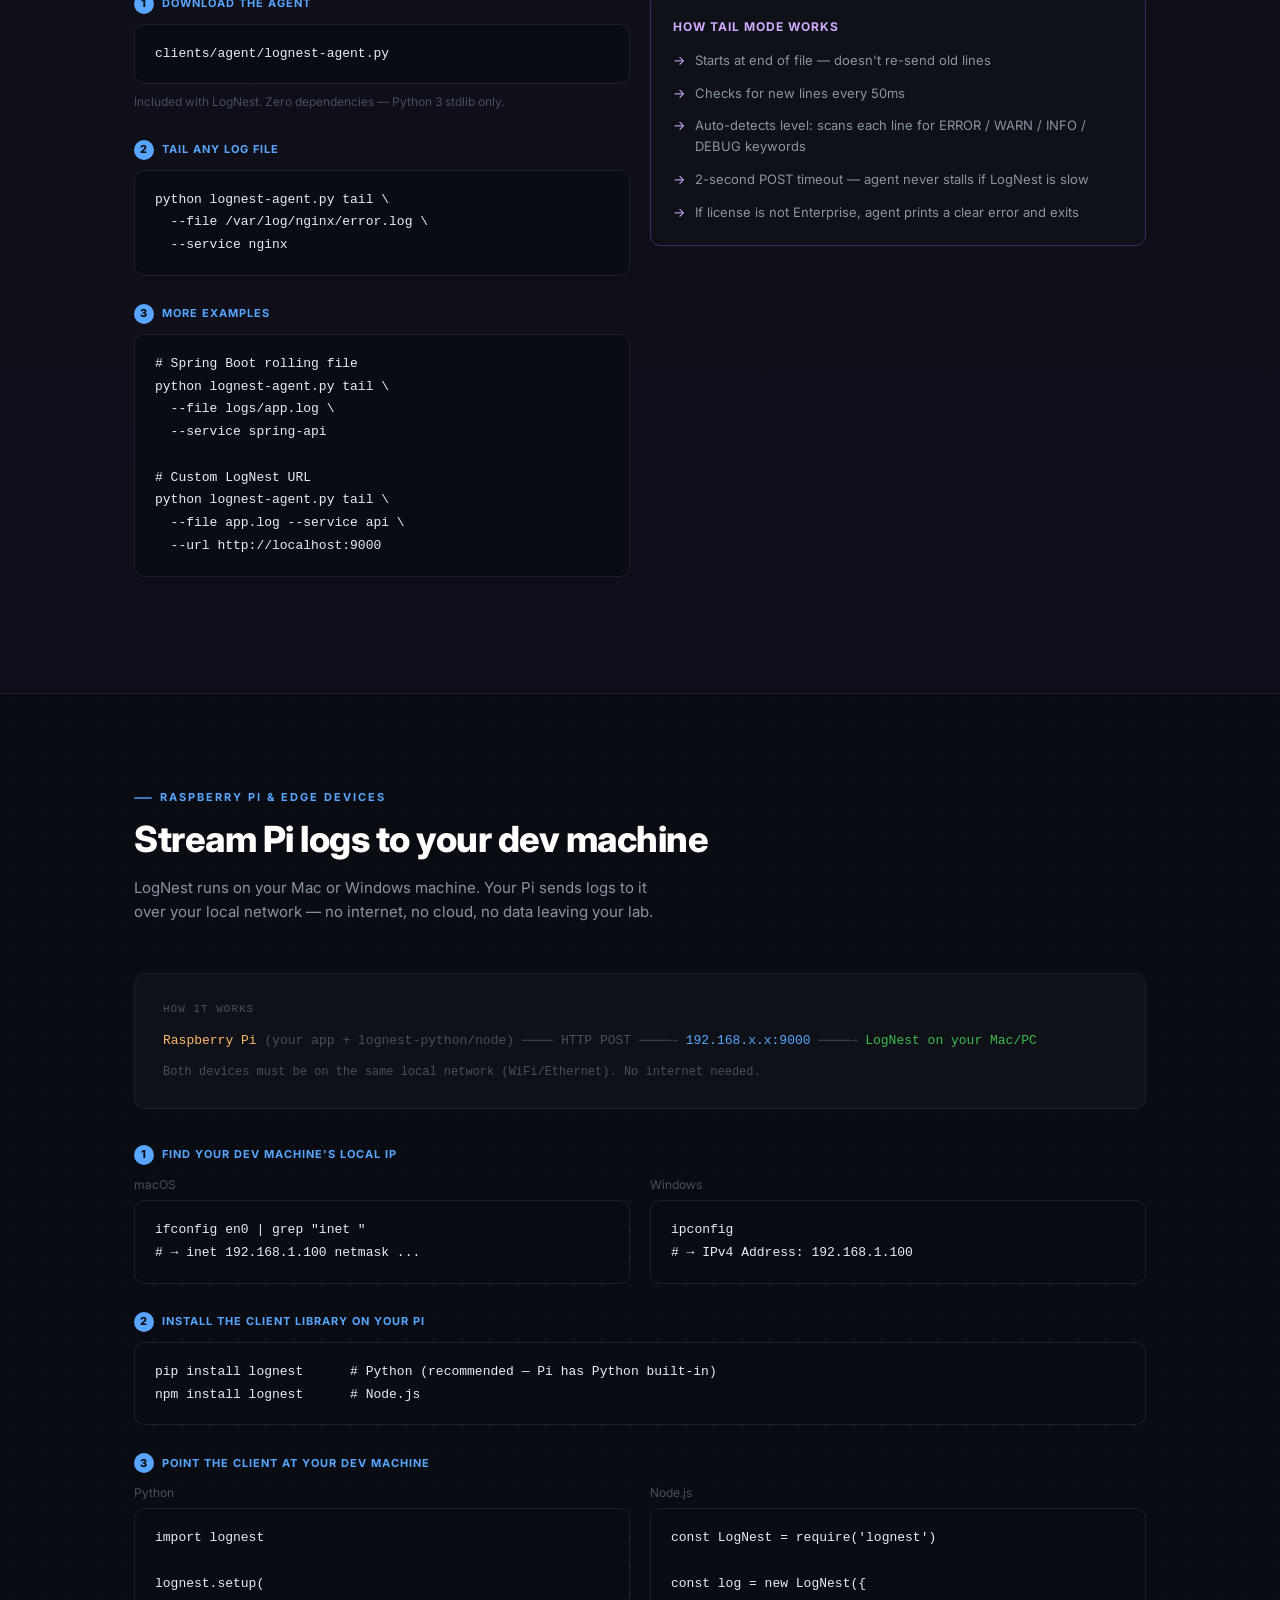
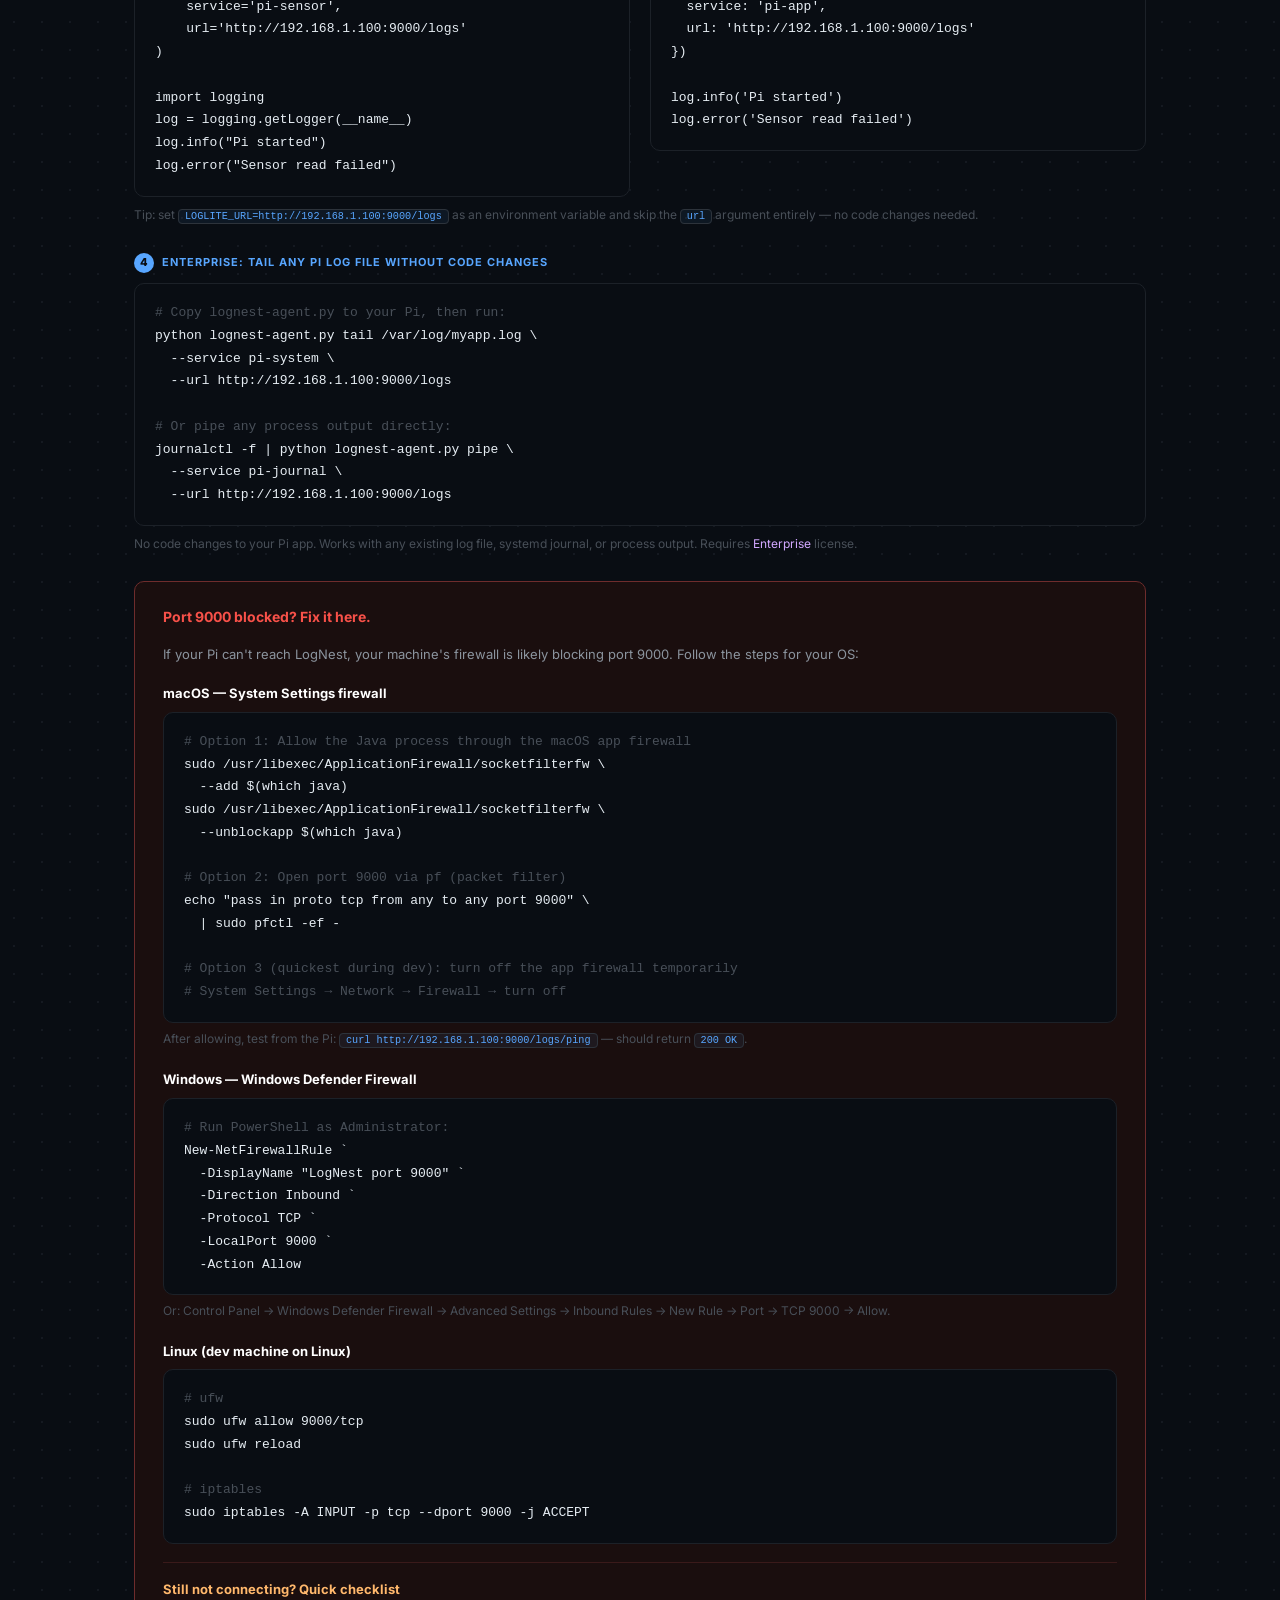
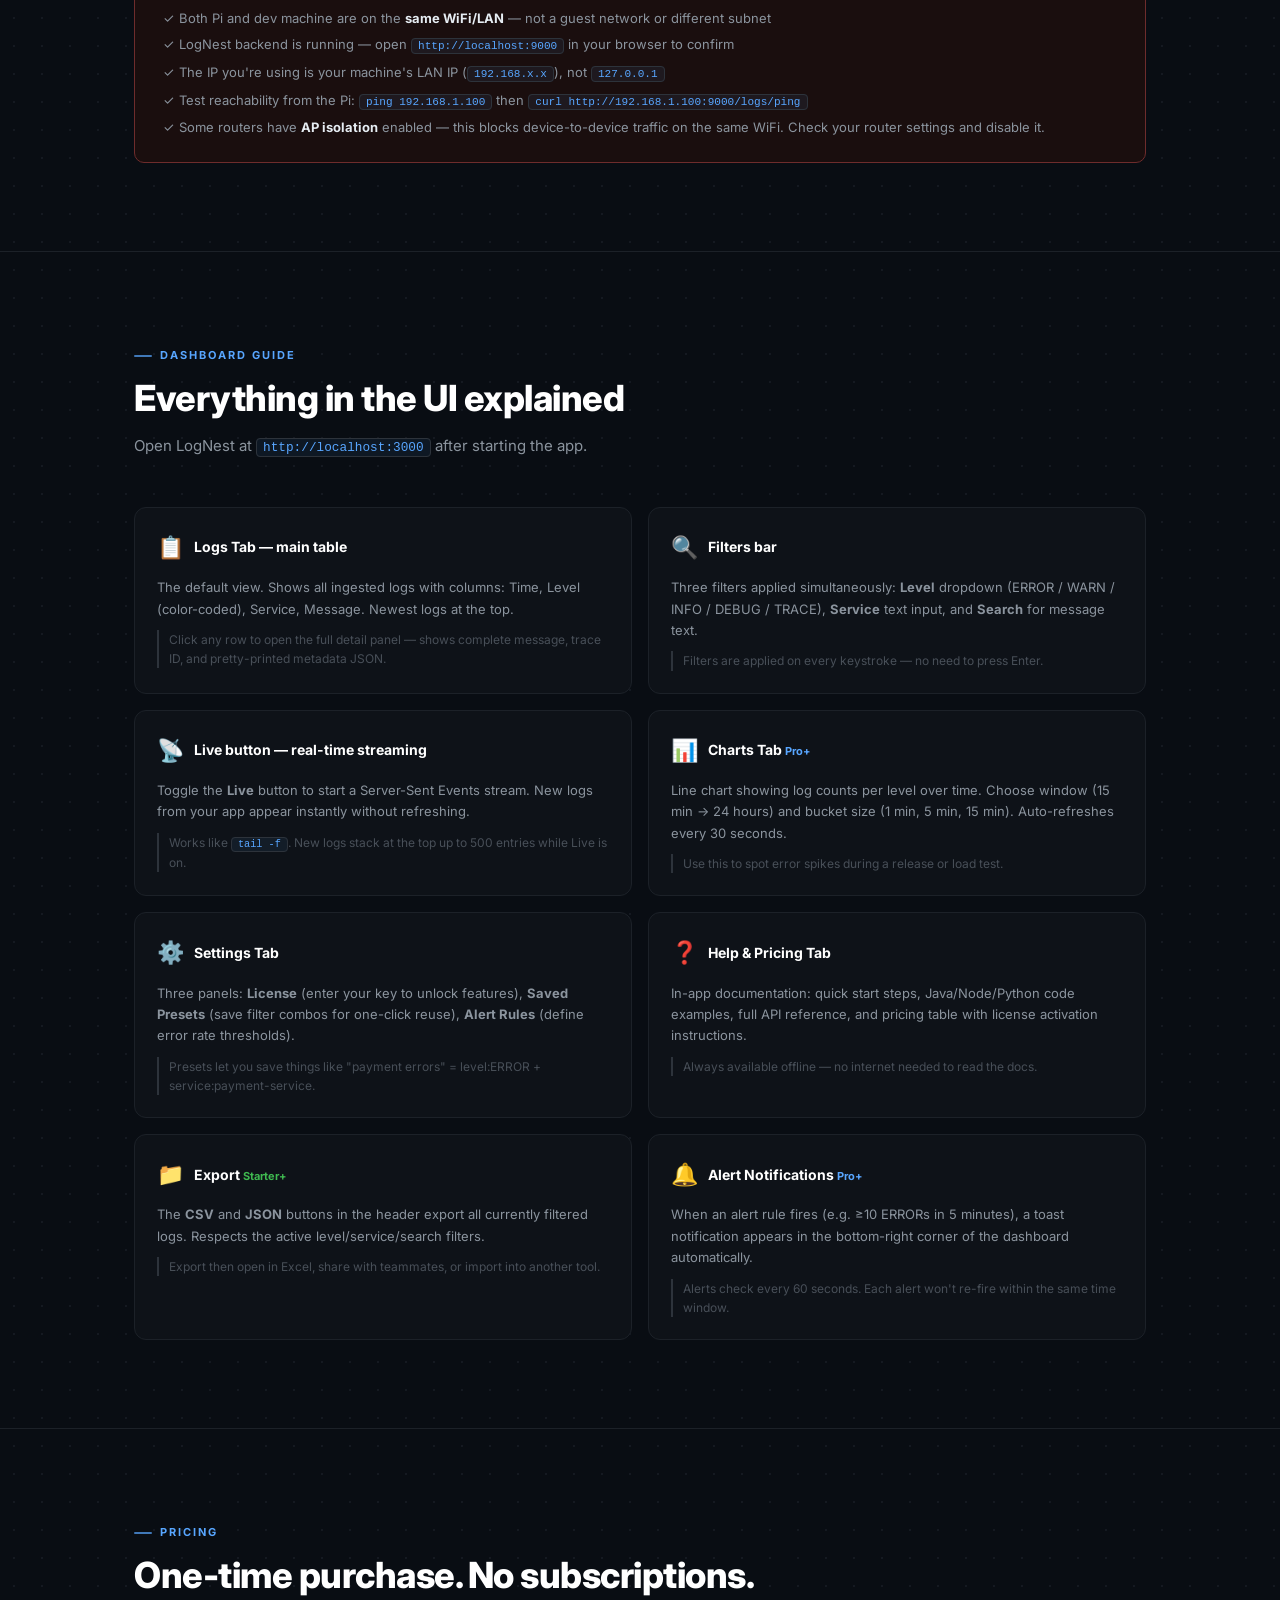
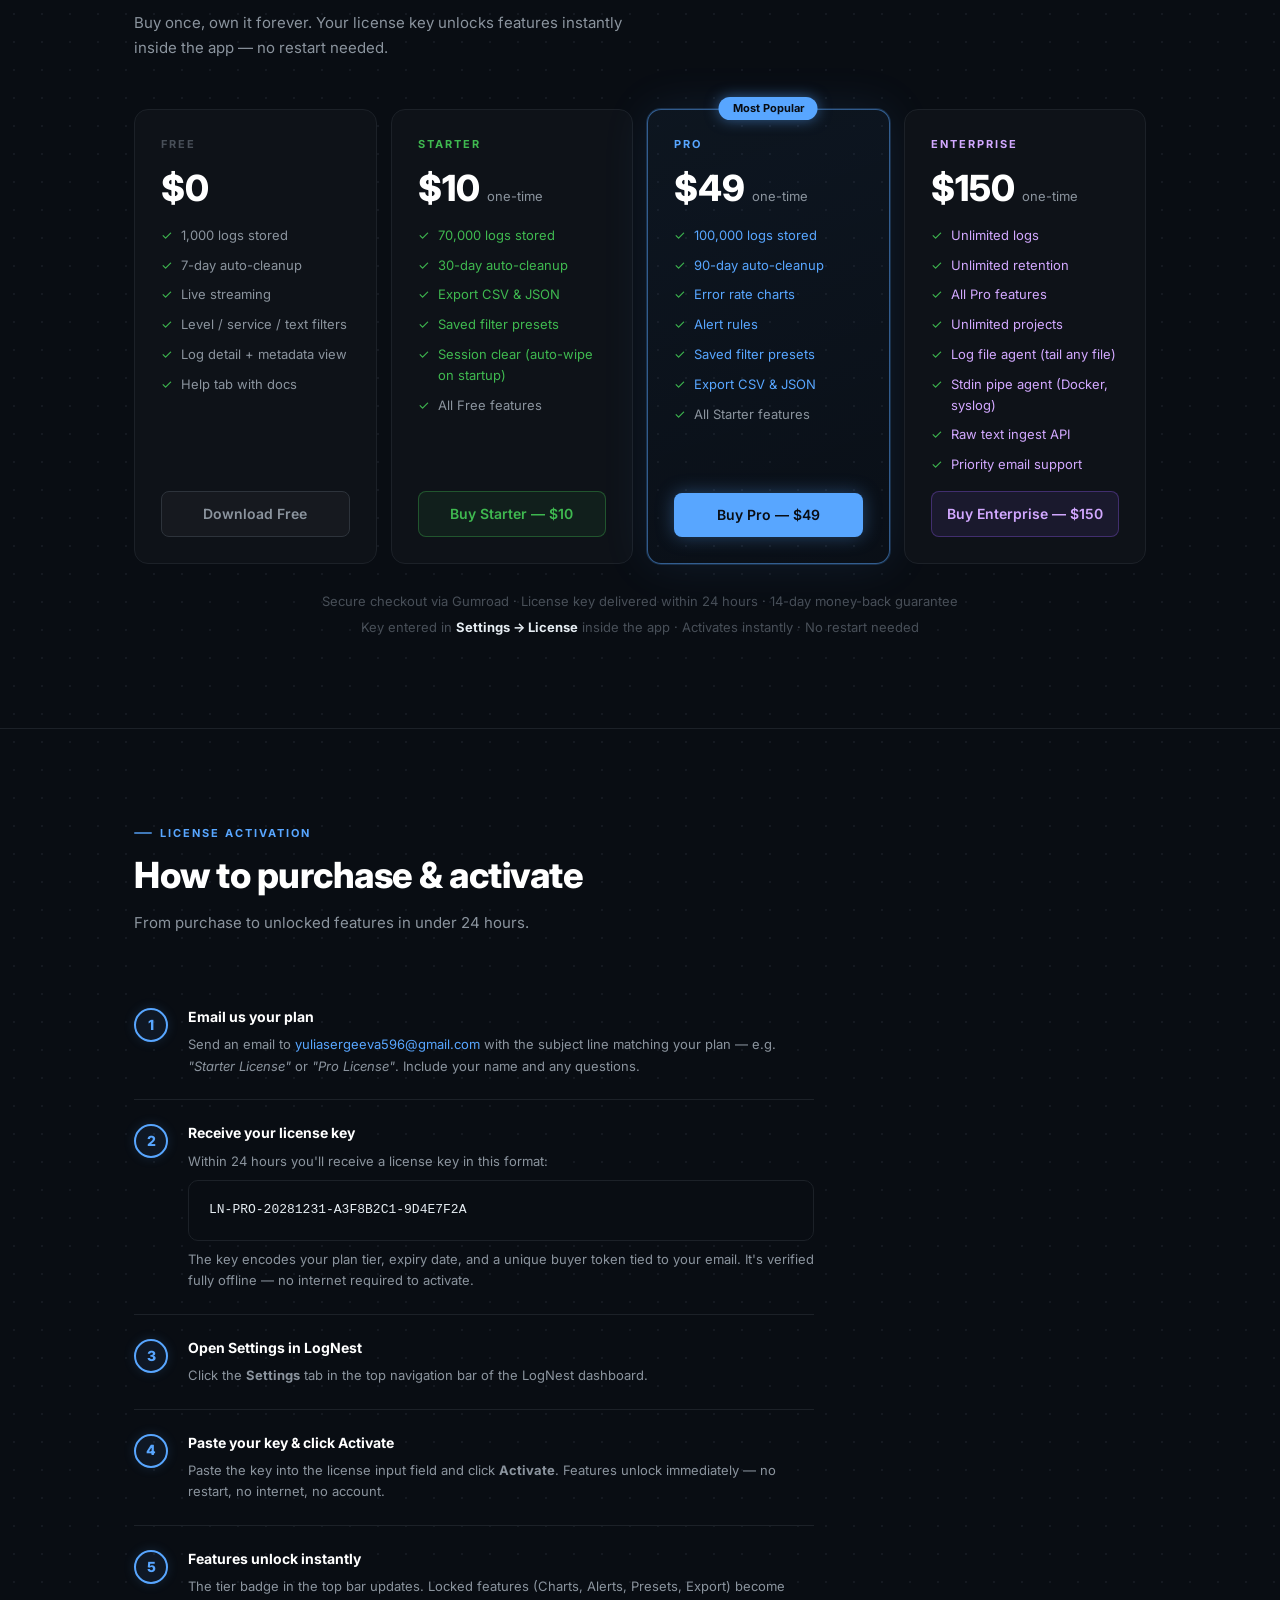
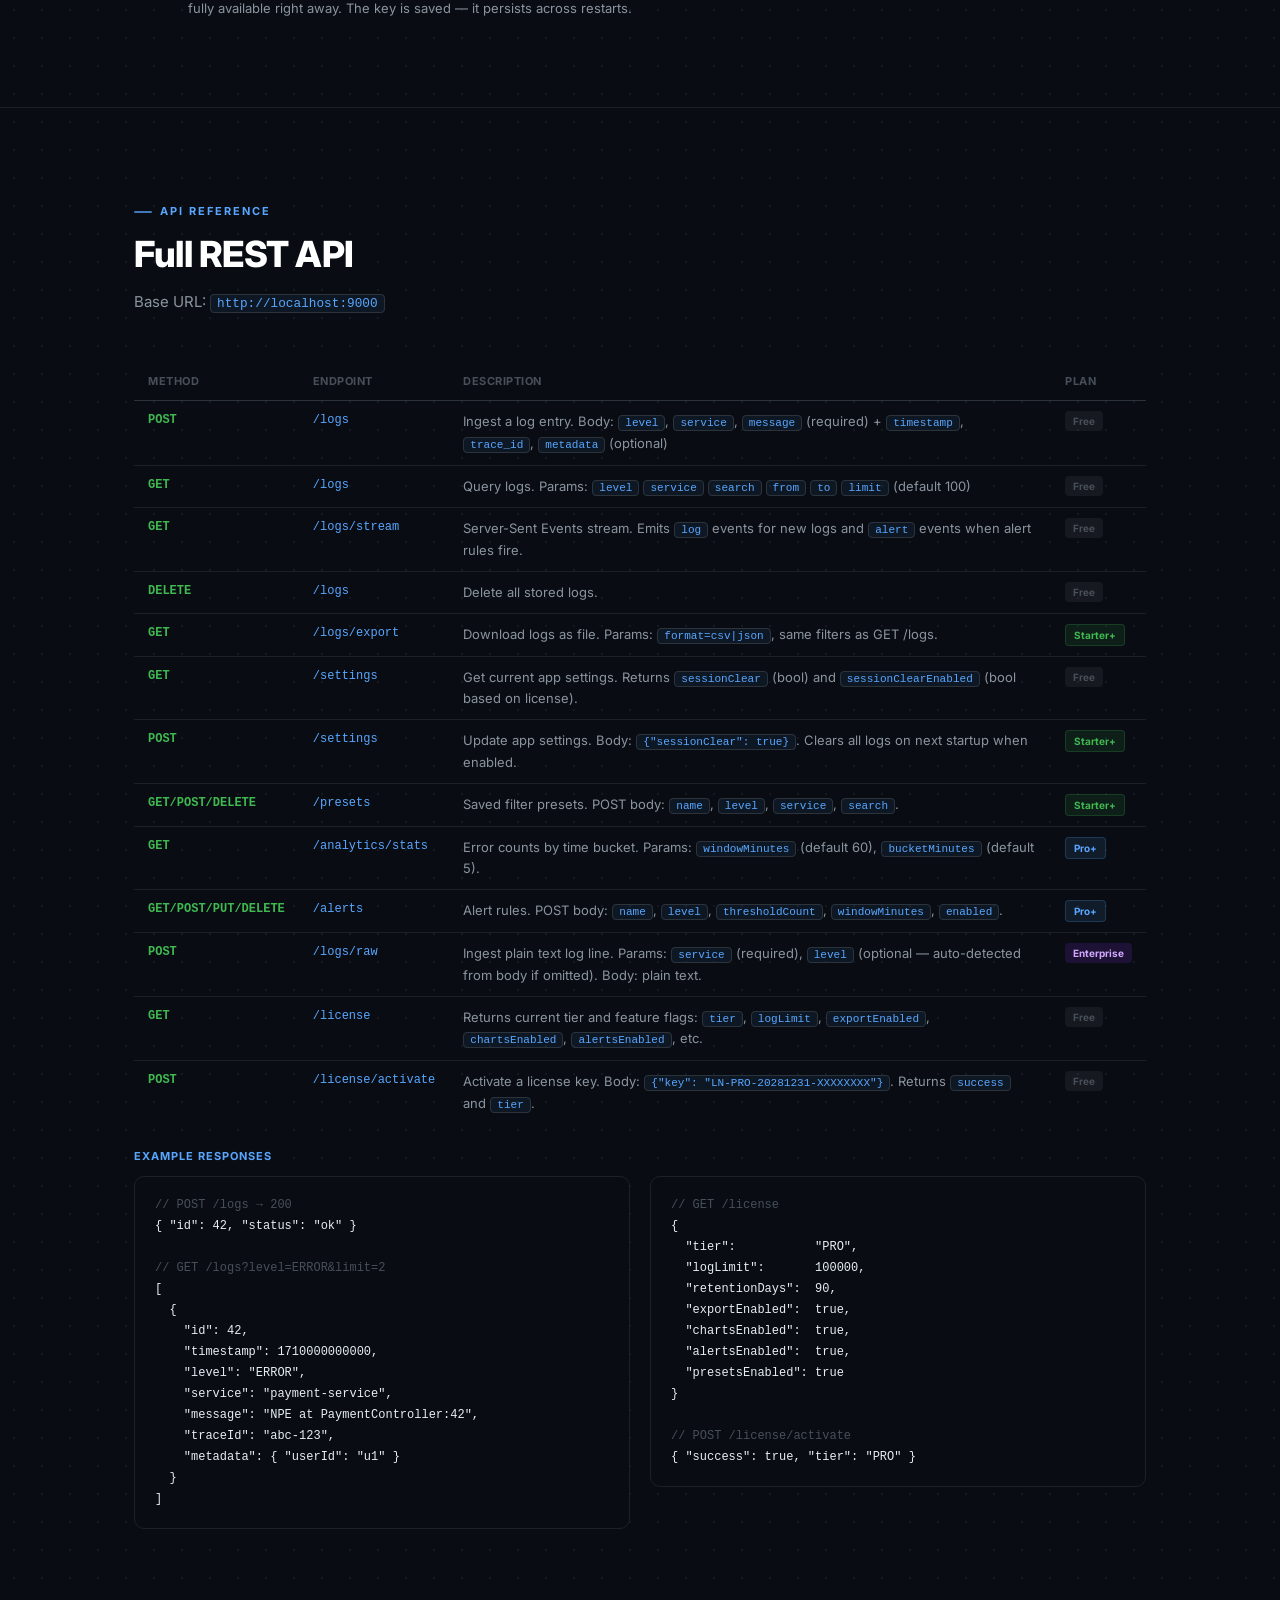
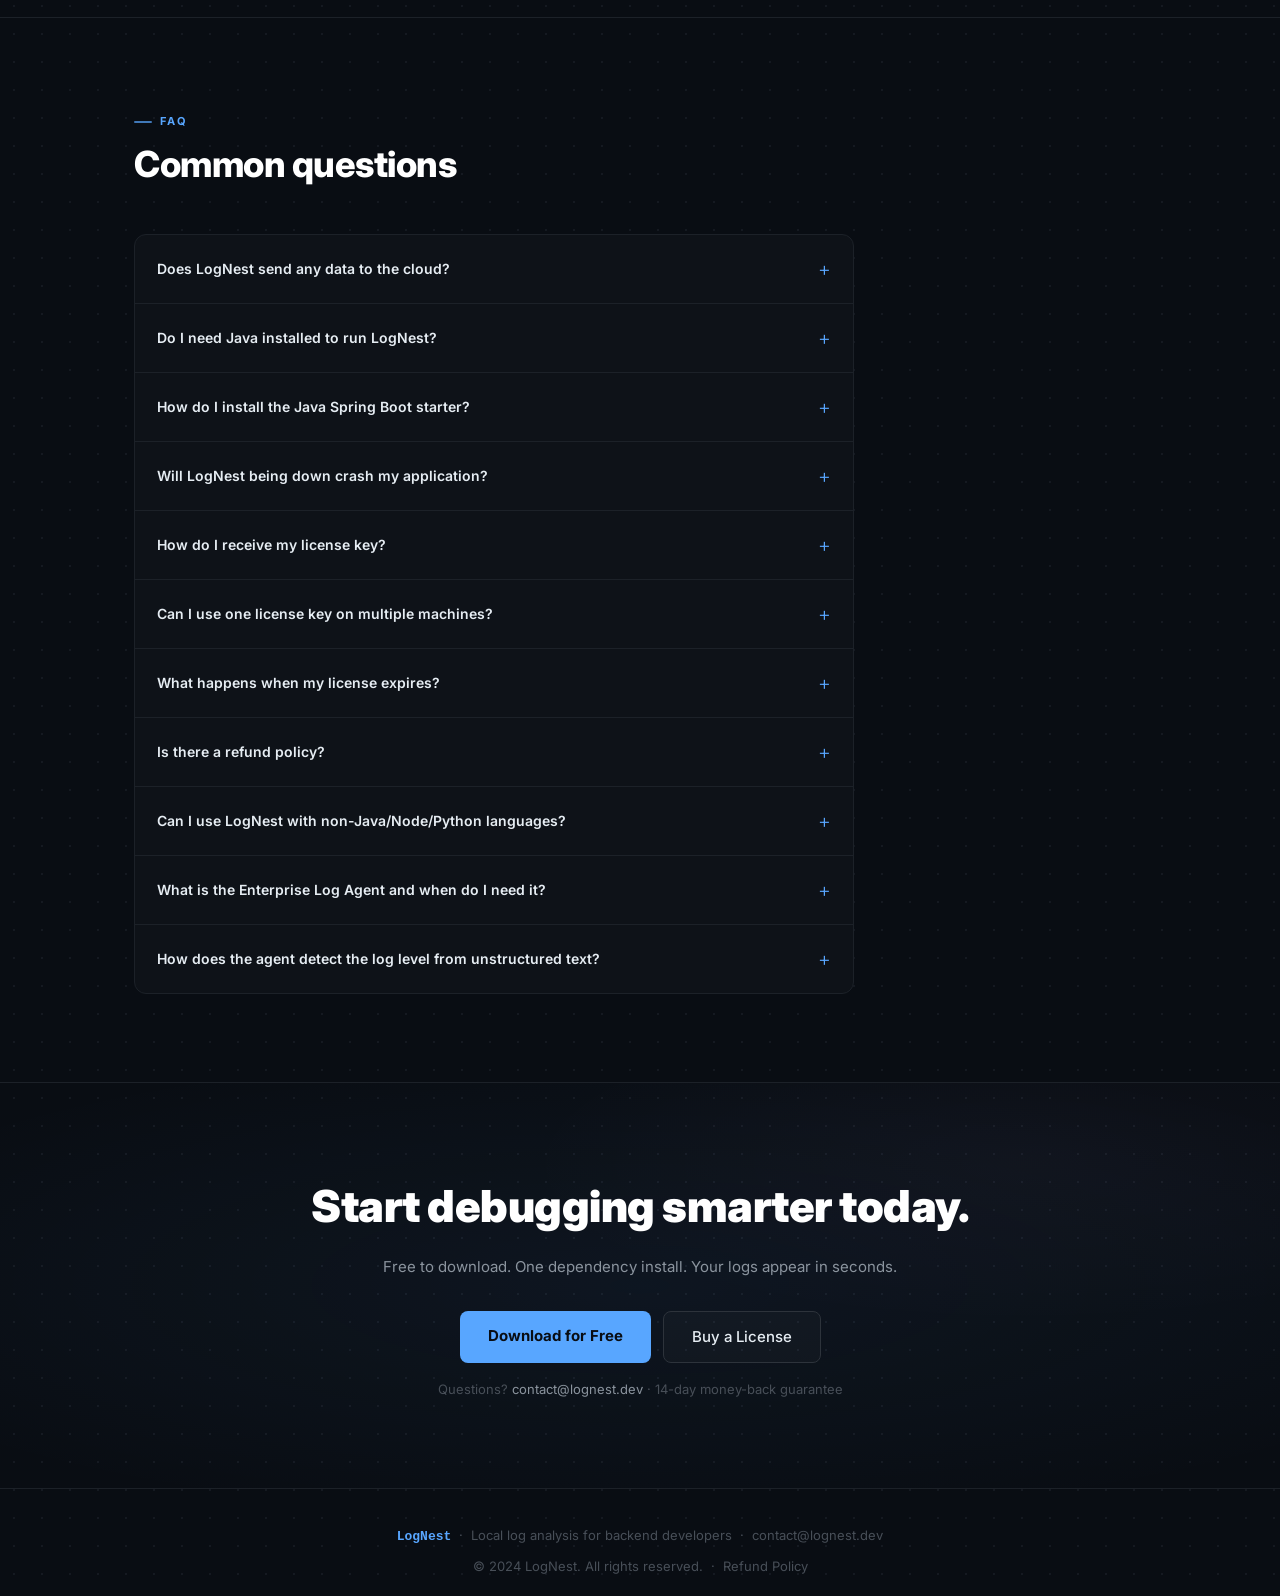
==== commit 2216b925: "Update contact email in 'Email us your plan' section Co-Authored-By: Claude Sonnet 4.6 <noreply@anth" ====
--- a/index.html
+++ b/index.html
@@ -1229,7 +1229,7 @@
           <div class="a-num">1</div>
           <div class="a-body">
             <h4>Email us your plan</h4>
-            <p>Send an email to <a href="mailto:contact@lognest.dev">contact@lognest.dev</a> with the subject line matching your plan — e.g. <em>"Starter License"</em> or <em>"Pro License"</em>. Include your name and any questions.</p>
+            <p>Send an email to <a href="mailto:yuliasergeeva596@gmail.com">yuliasergeeva596@gmail.com</a> with the subject line matching your plan — e.g. <em>"Starter License"</em> or <em>"Pro License"</em>. Include your name and any questions.</p>
           </div>
         </div>
         <div class="activate-step">
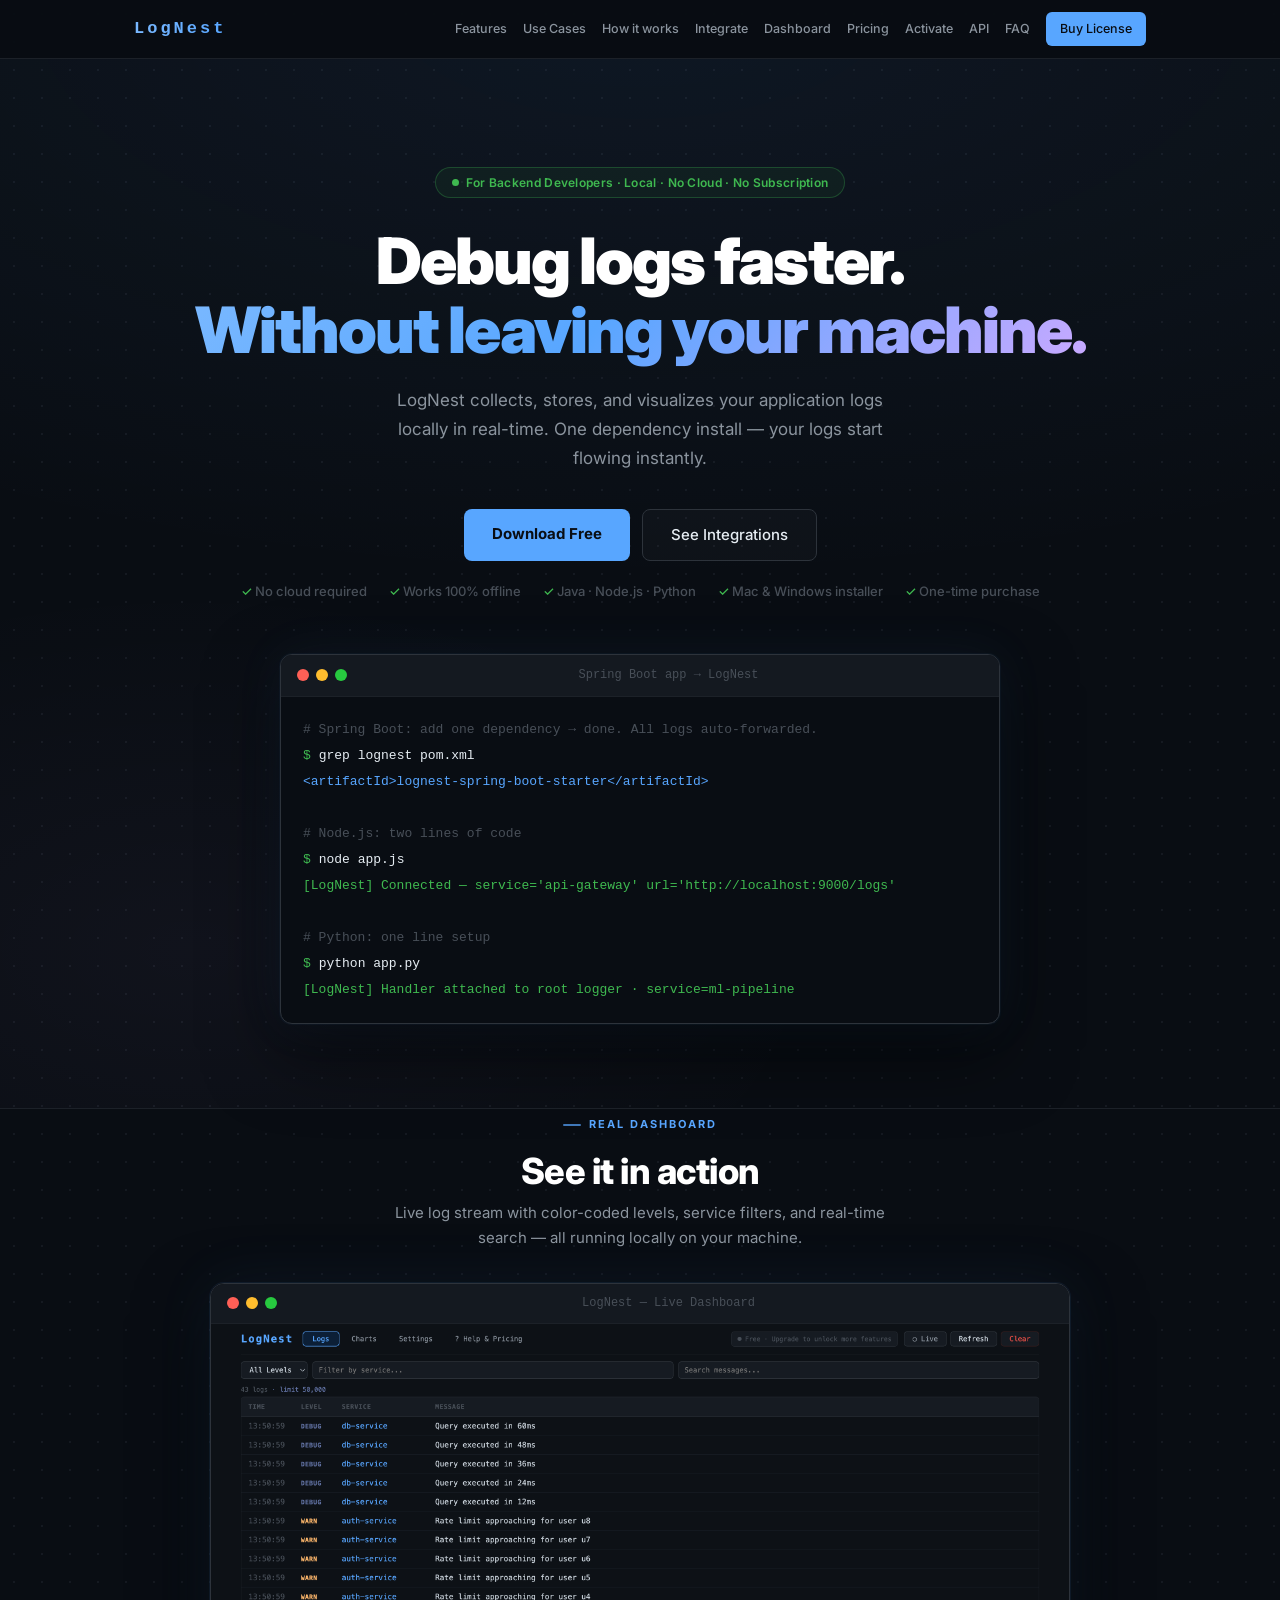
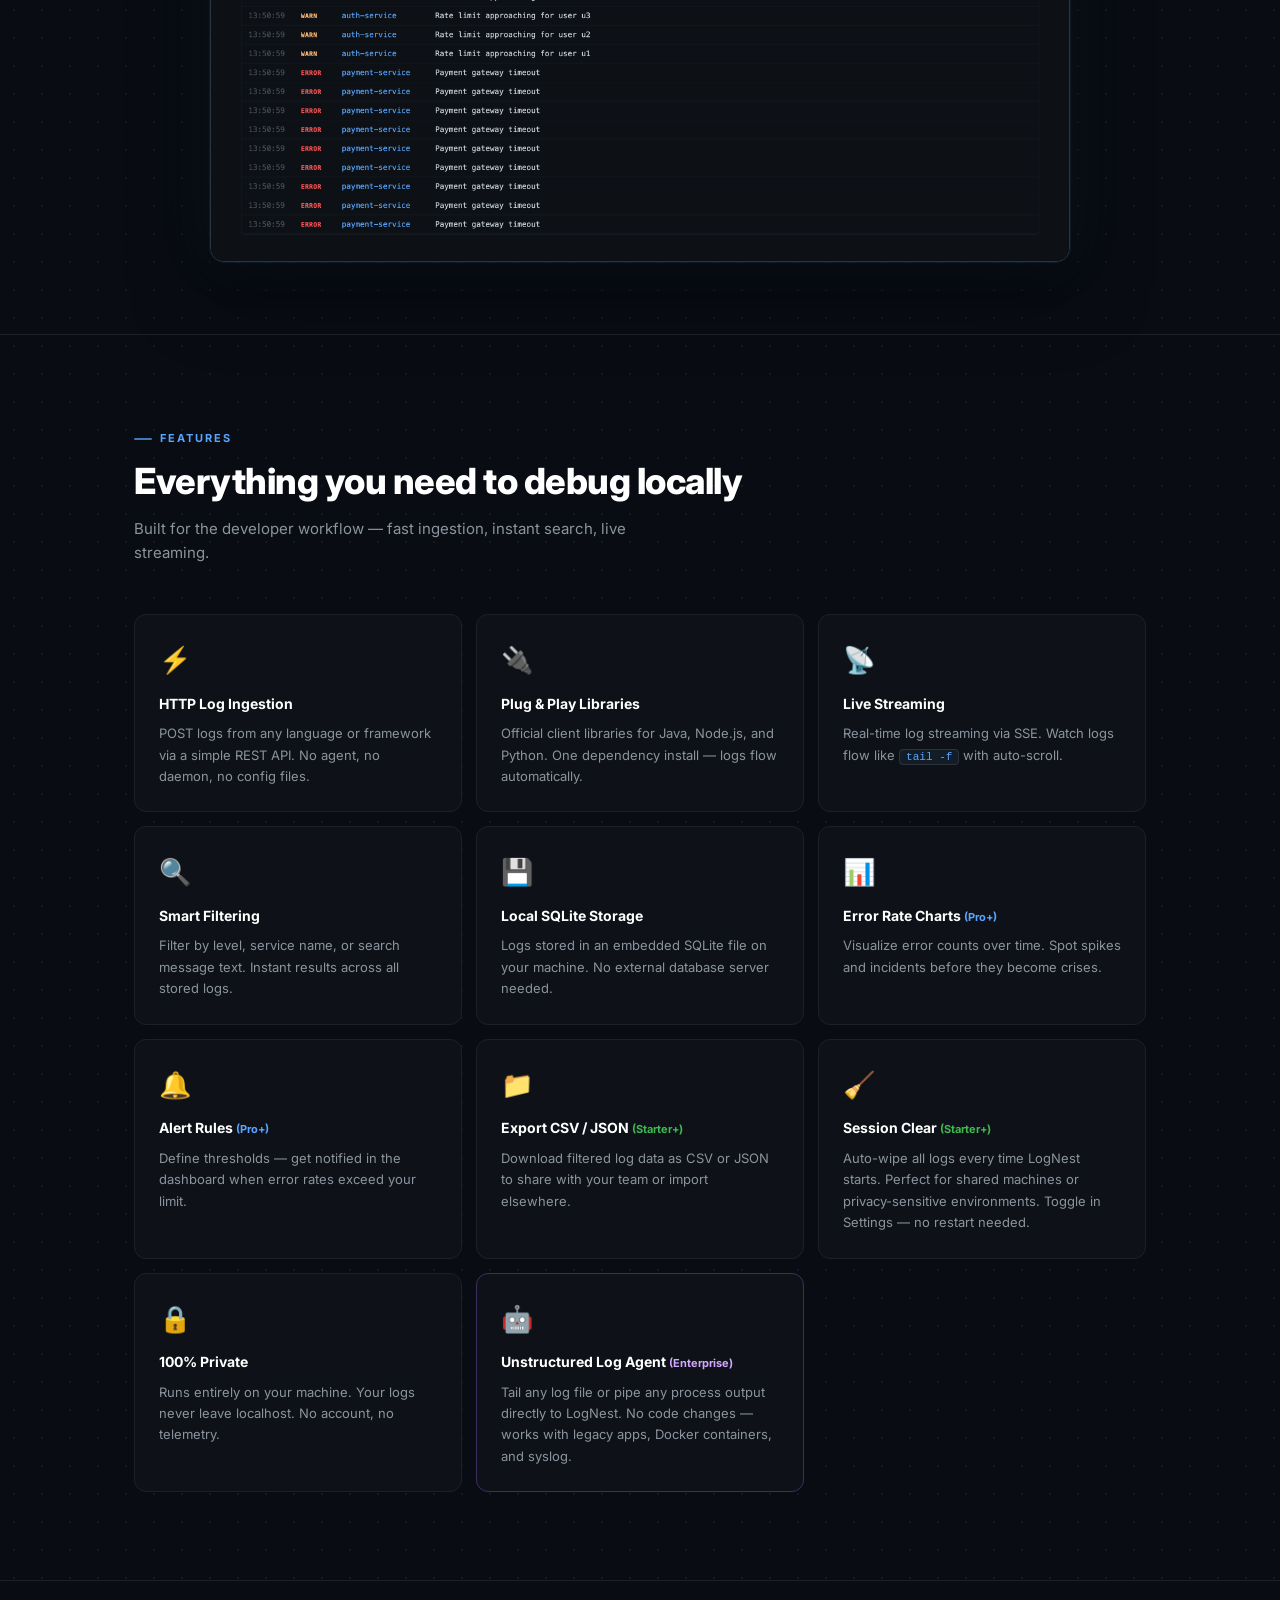
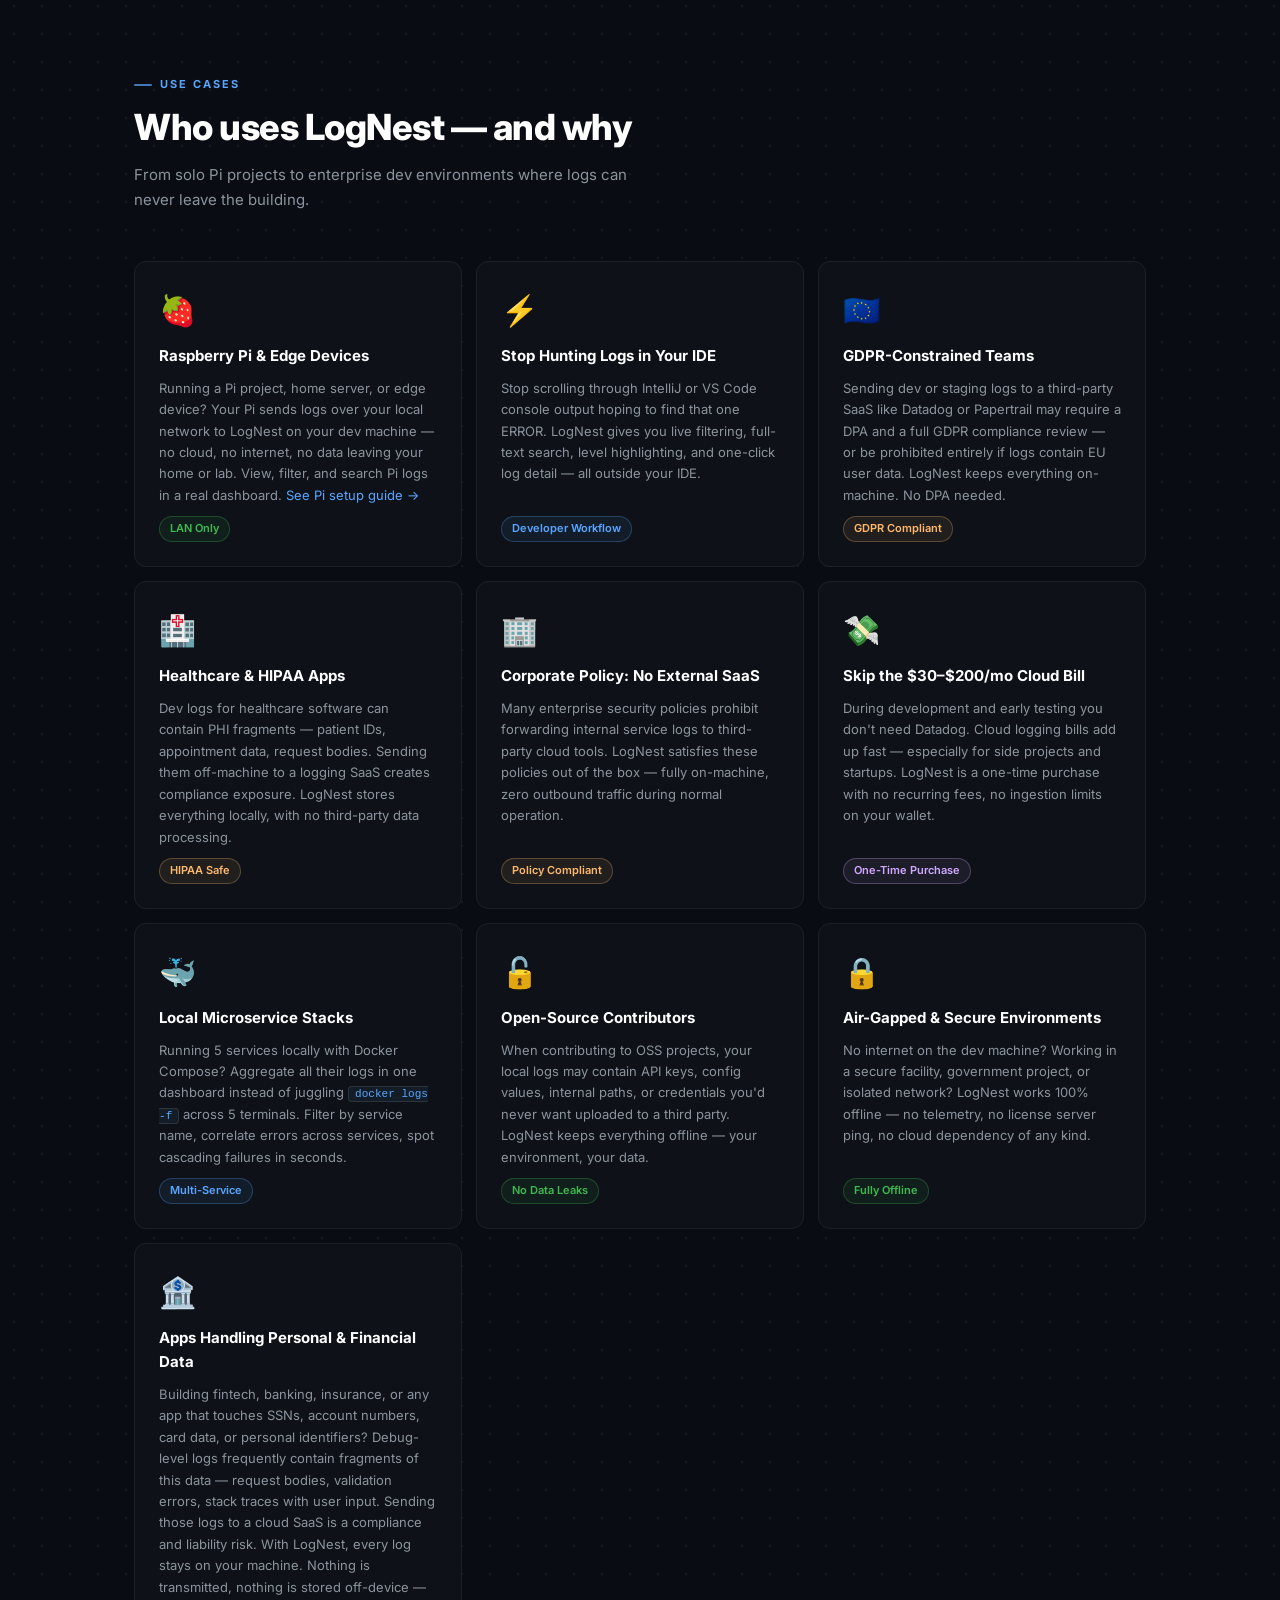
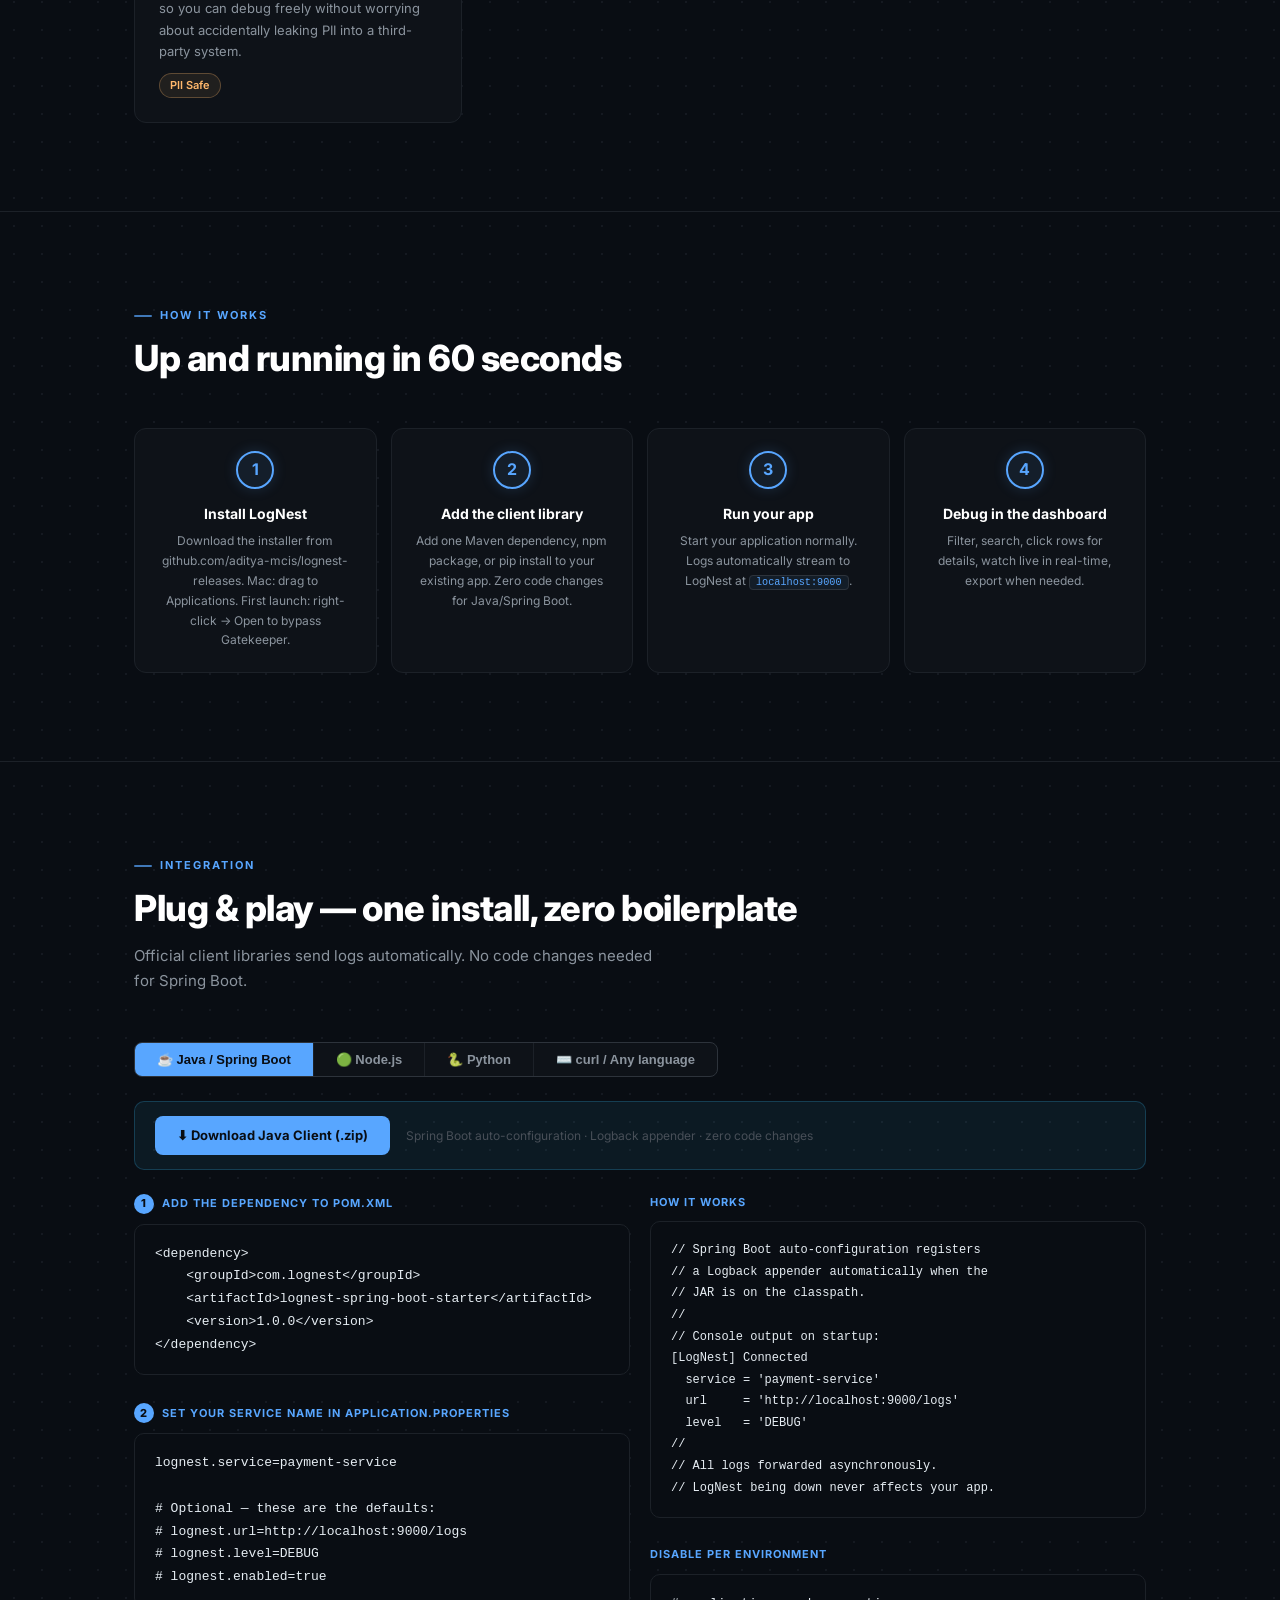
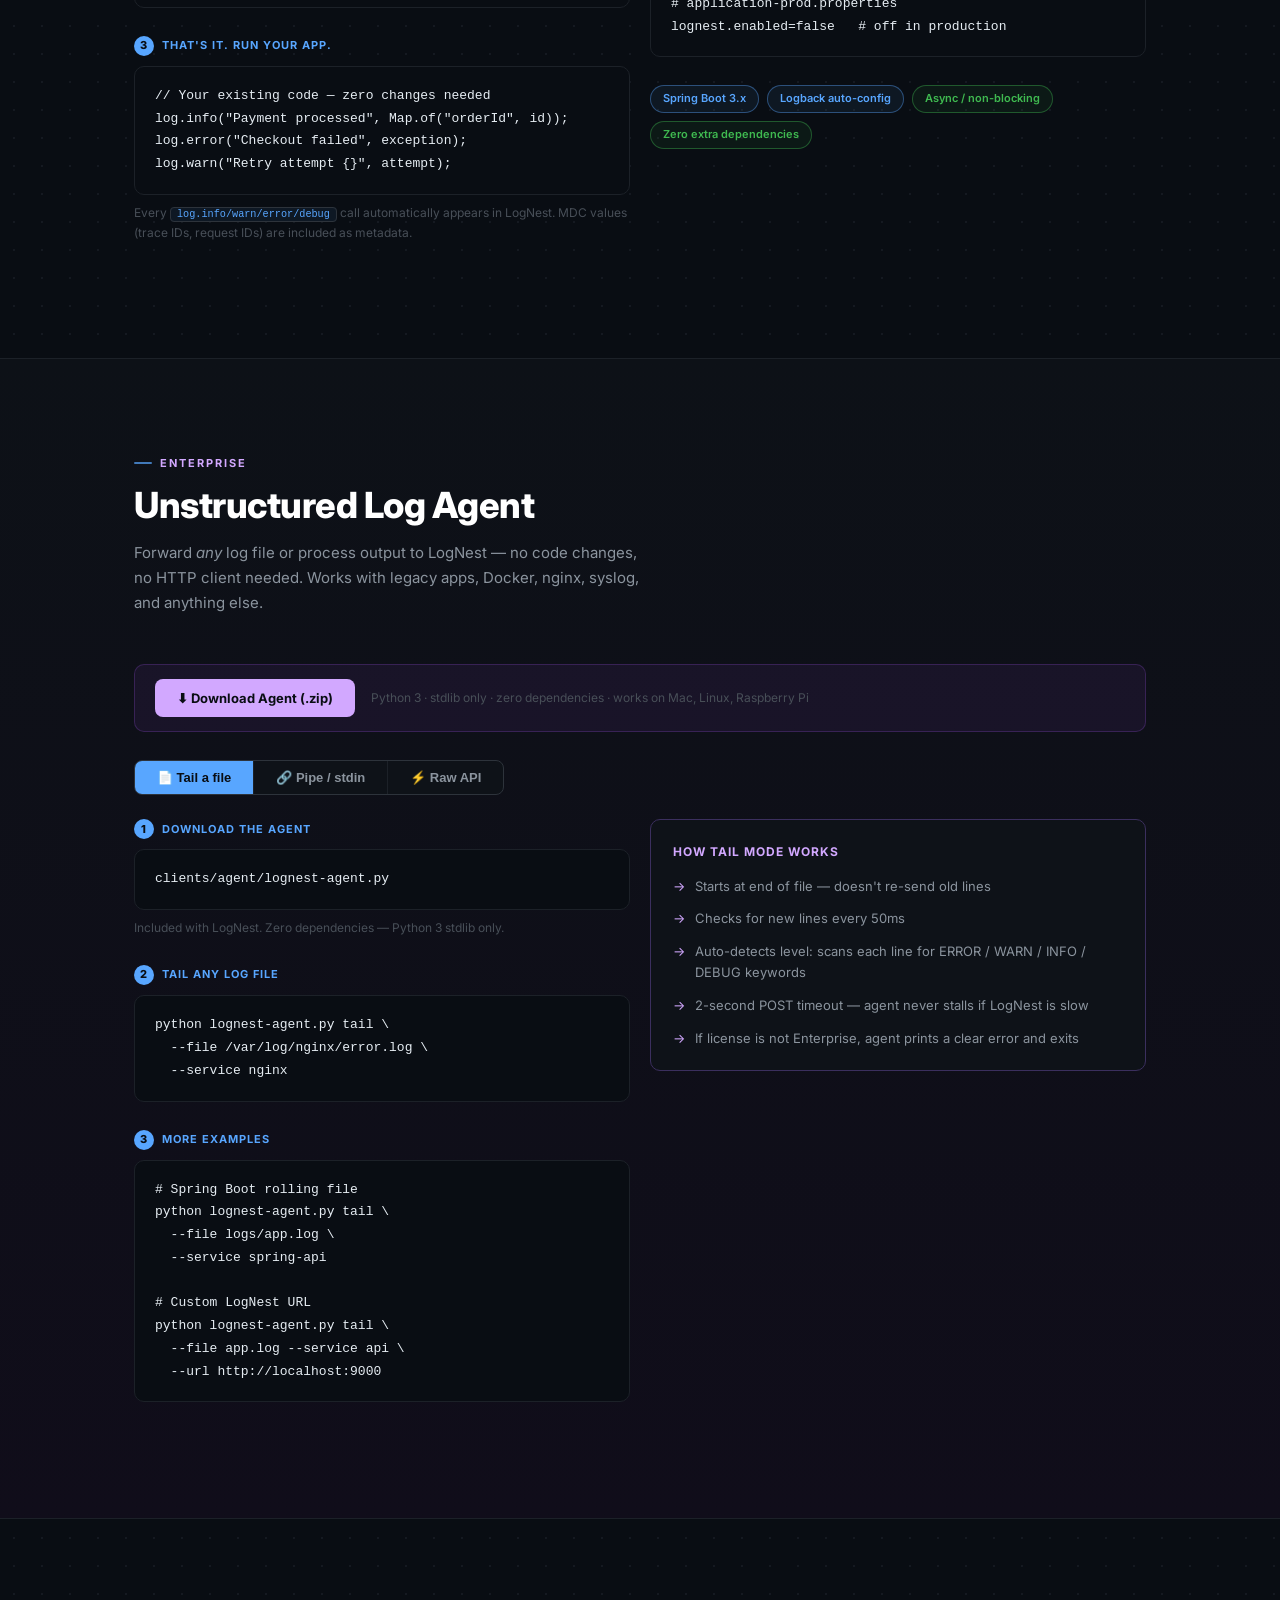
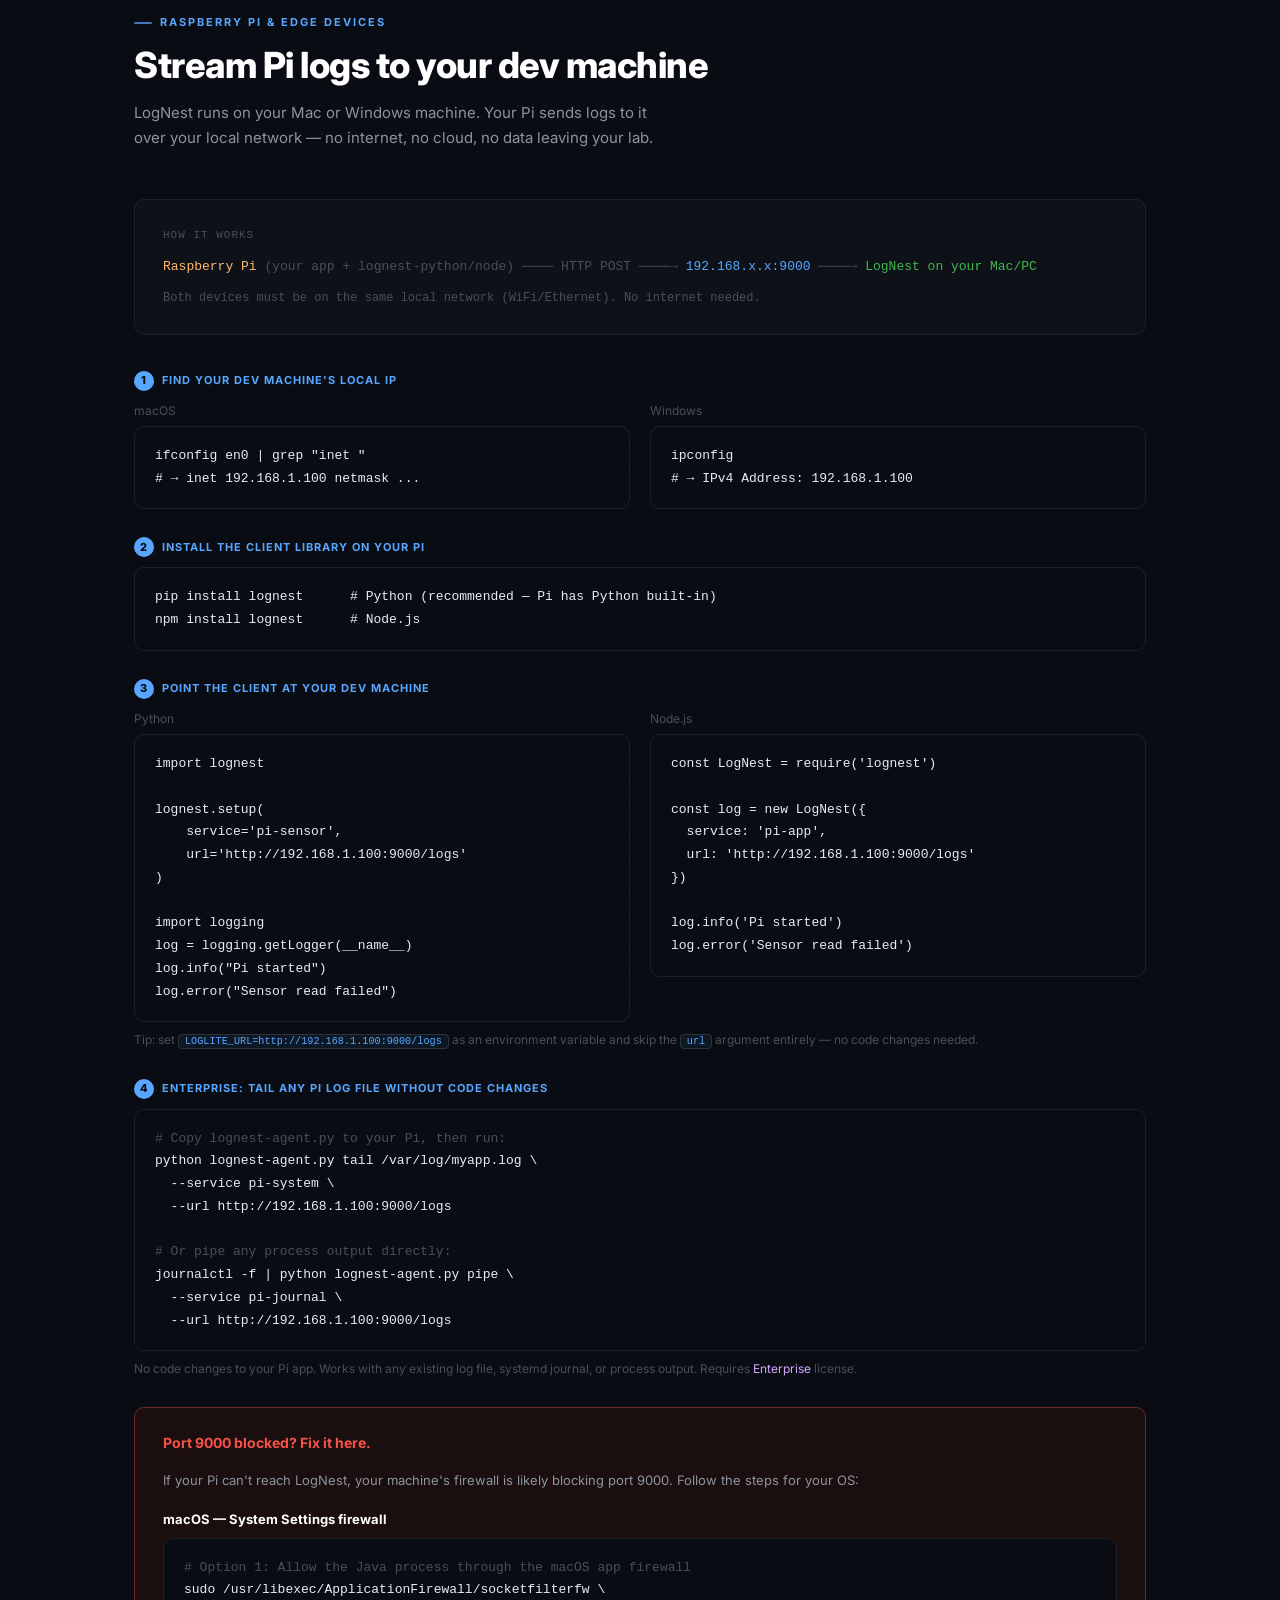
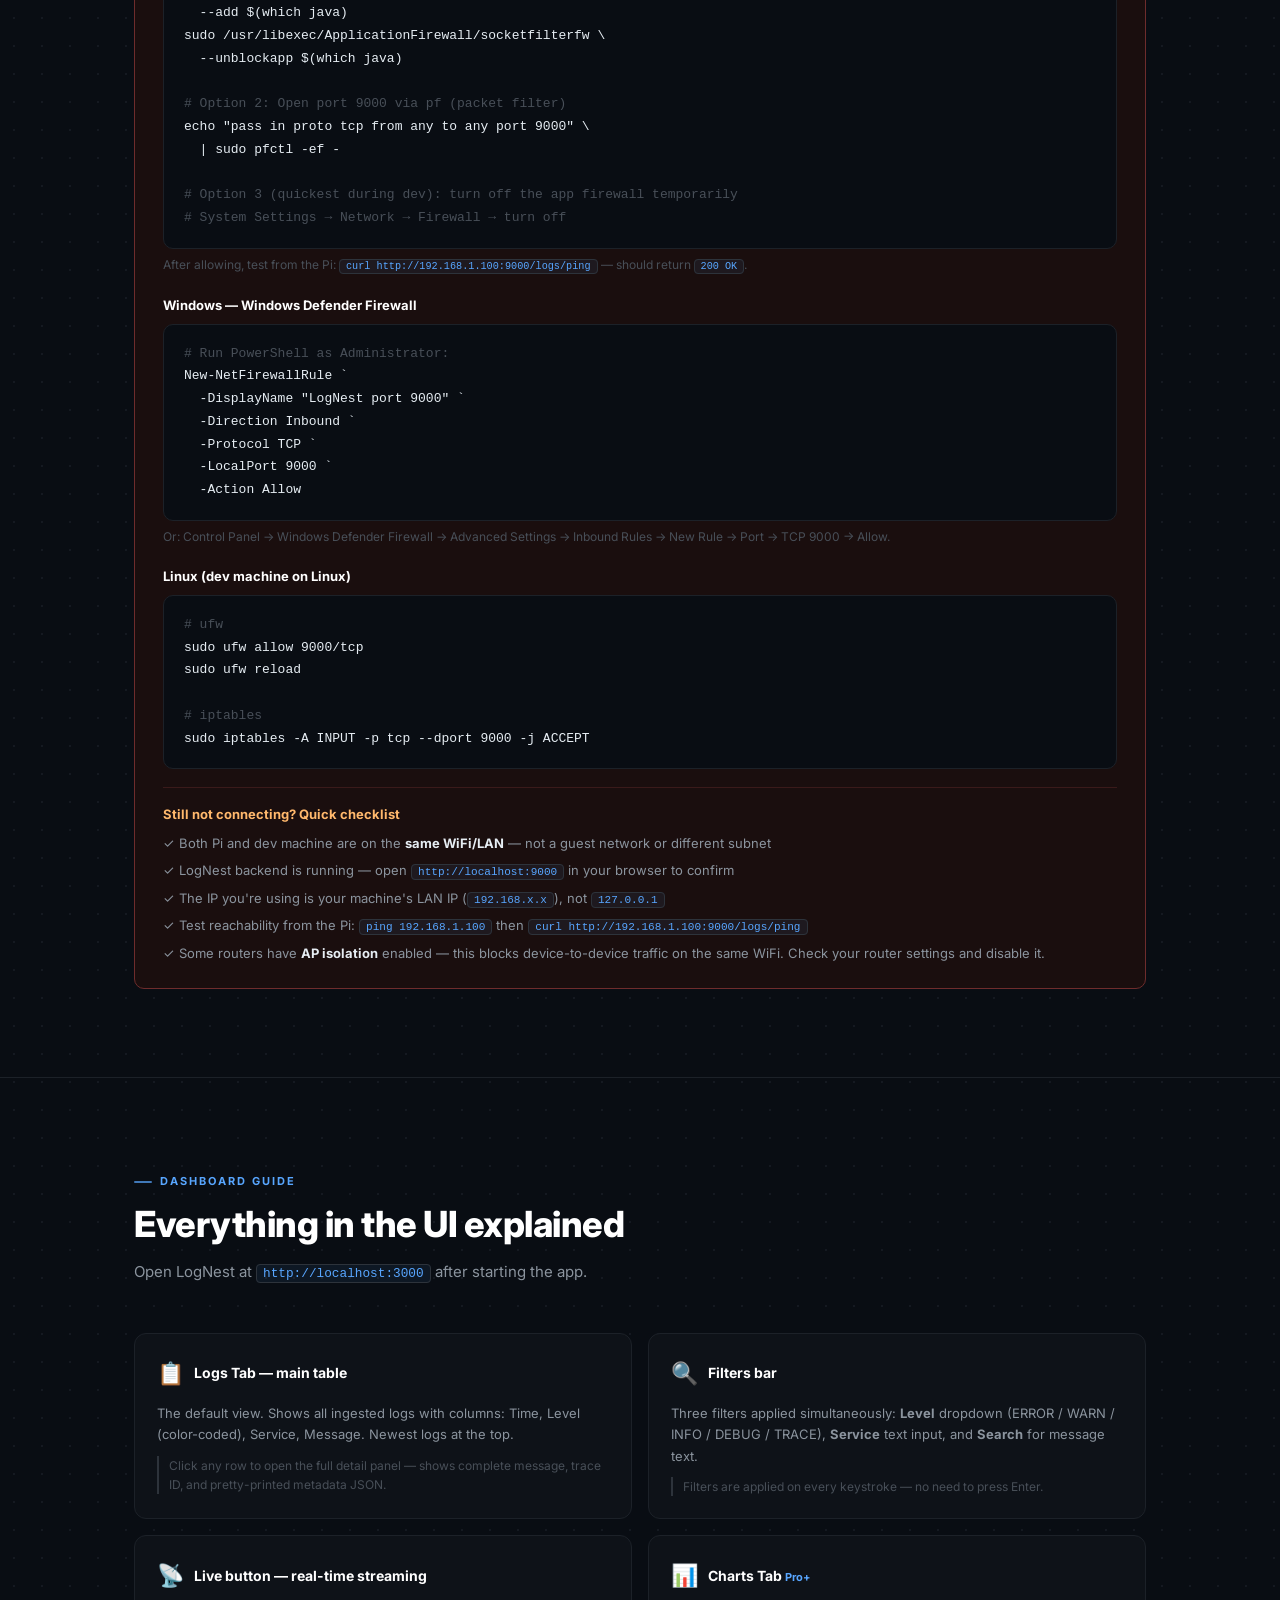
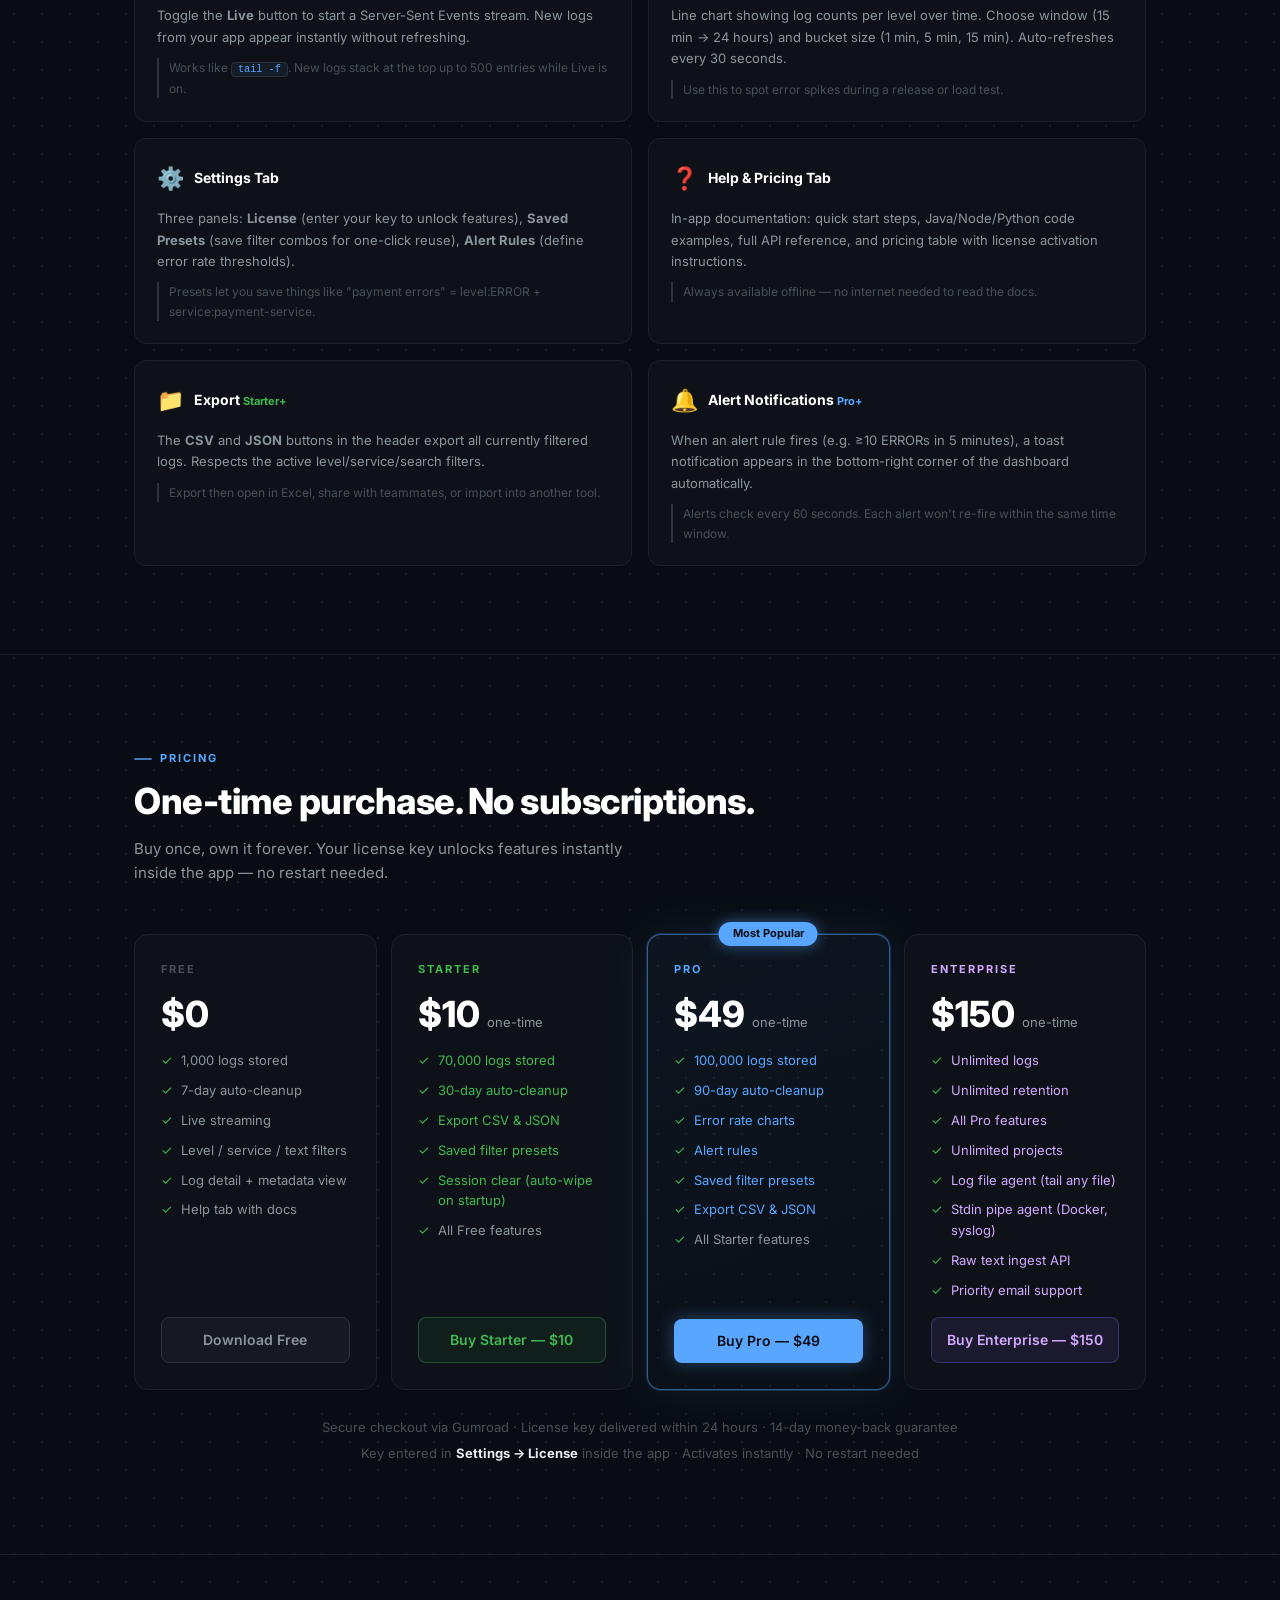
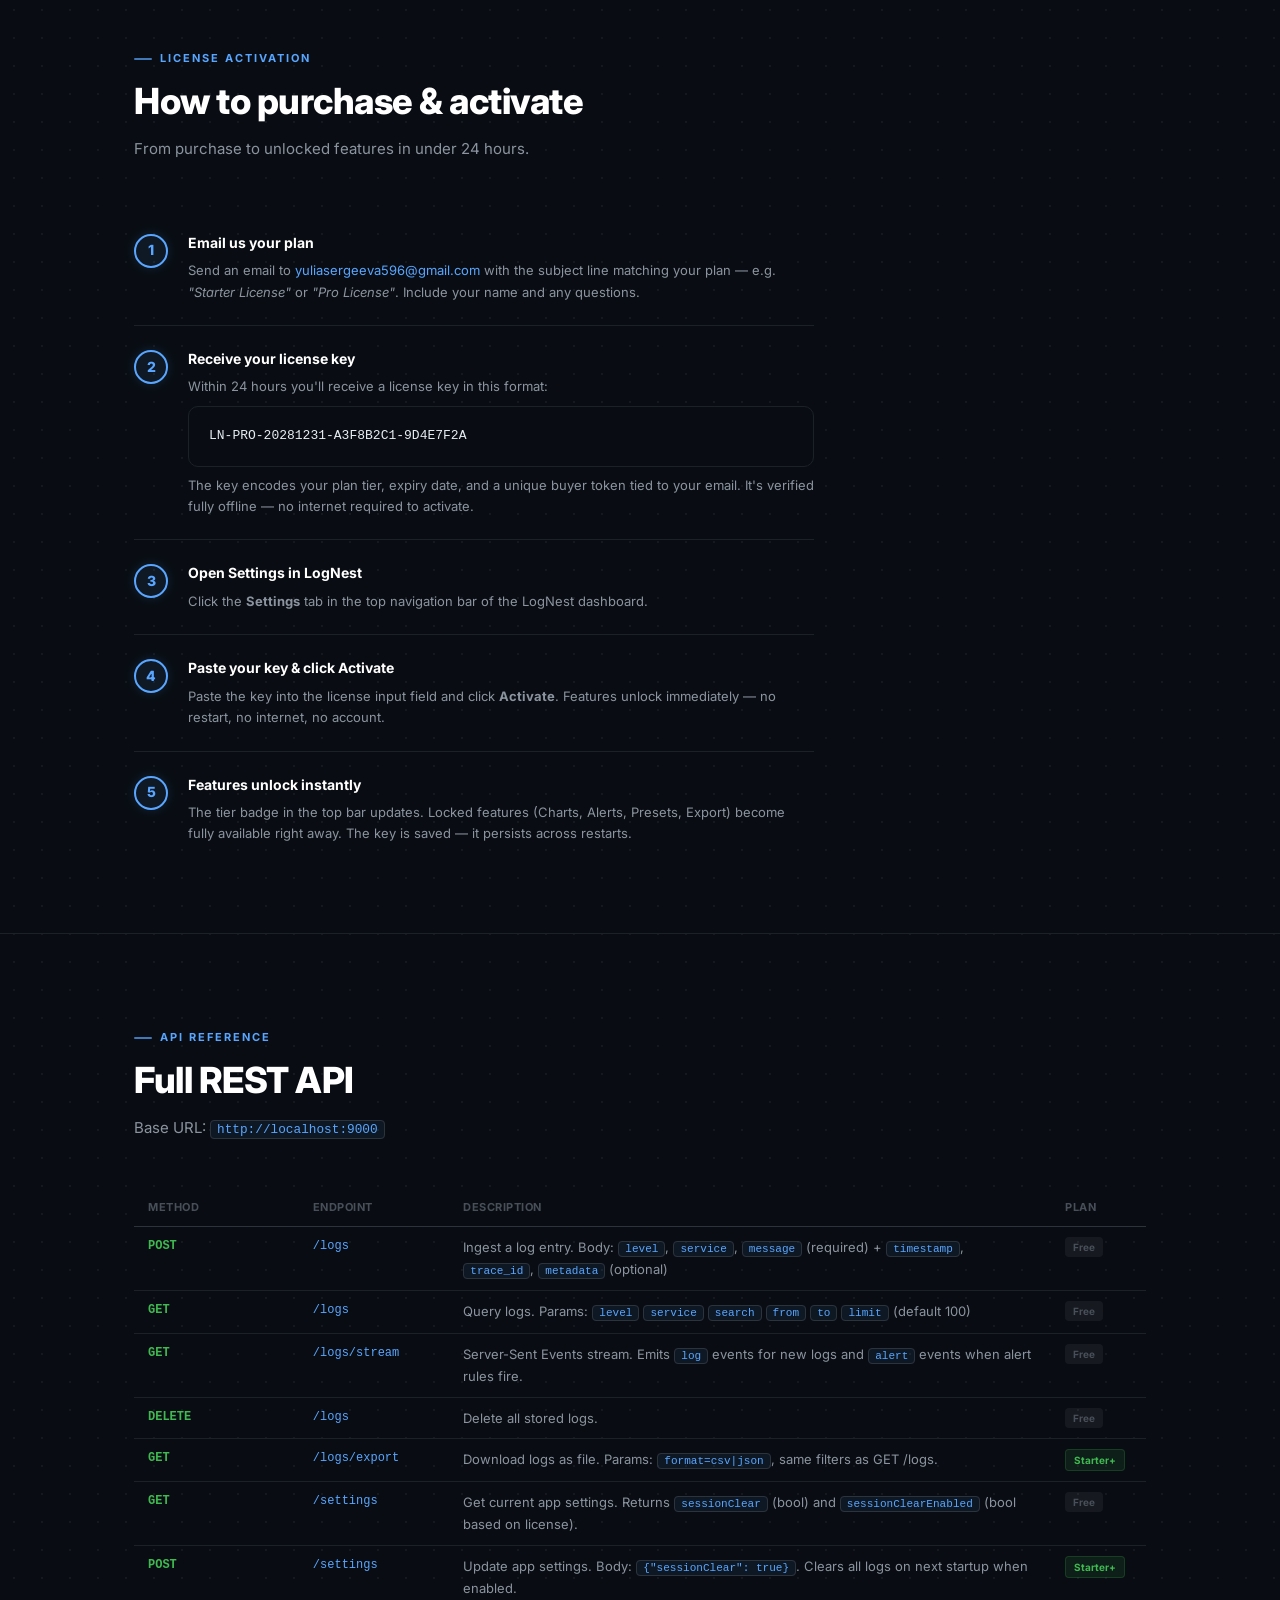
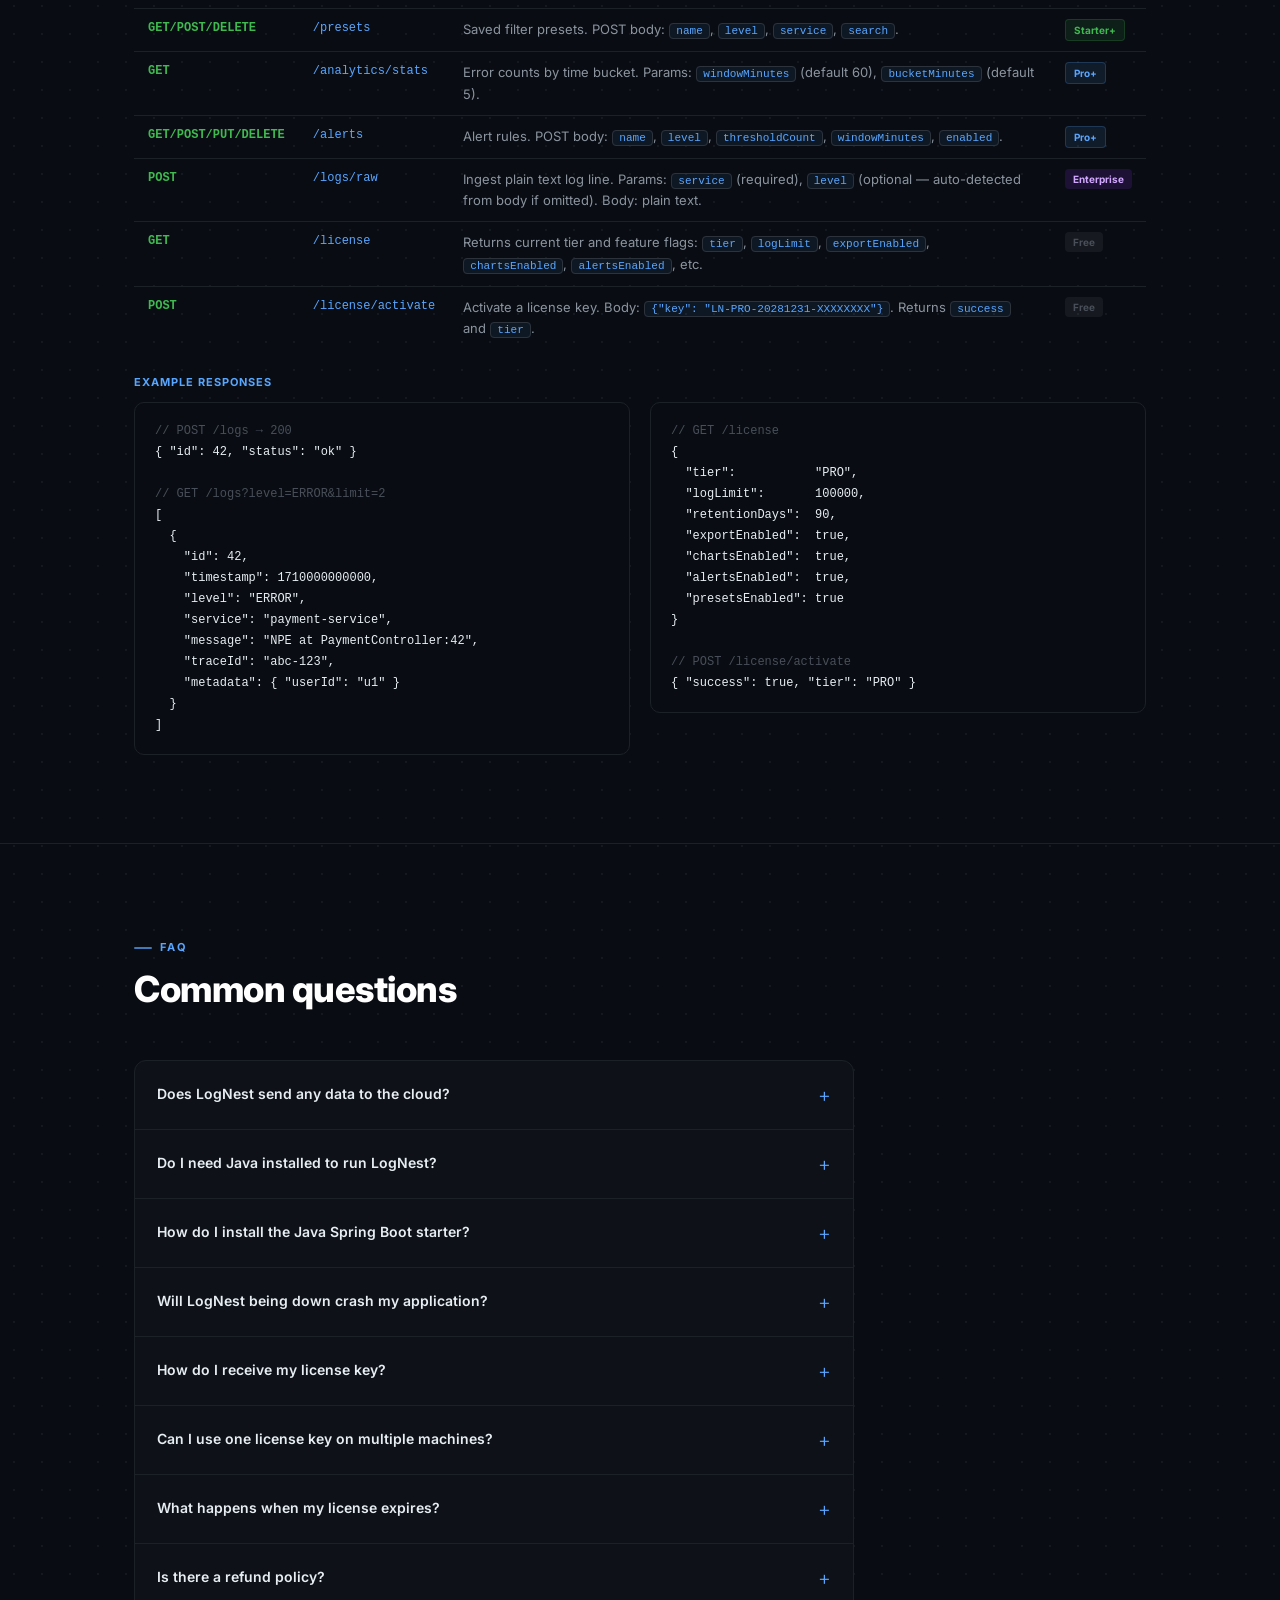
==== commit b51e72dc: "Add real dashboard screenshot to website Co-Authored-By: Claude Sonnet 4.6 <noreply@anthropic.com>" ====
--- a/index.html
+++ b/index.html
@@ -283,6 +283,24 @@
         <div><span class="t-prompt">$</span> <span class="t-cmd">python app.py</span></div>
         <div class="t-ok">[LogNest] Handler attached to root logger · service=ml-pipeline</div>
       </div>
+    </div>
+  </div>
+</section>
+
+<!-- ── Screenshot ── -->
+<section id="screenshot" style="padding: 0 0 72px;">
+  <div class="container" style="text-align:center;">
+    <div class="section-label" style="justify-content:center;margin-bottom:16px;">Real Dashboard</div>
+    <div class="section-title" style="margin-bottom:8px;">See it in action</div>
+    <div class="section-sub" style="margin:0 auto 32px;">Live log stream with color-coded levels, service filters, and real-time search — all running locally on your machine.</div>
+    <div style="border:1px solid var(--border2);border-radius:14px;overflow:hidden;box-shadow:0 0 0 1px rgba(88,166,255,0.08),0 0 60px rgba(88,166,255,0.08),0 28px 72px rgba(0,0,0,0.6);max-width:860px;margin:0 auto;">
+      <div style="background:var(--surface2);padding:10px 16px;display:flex;align-items:center;gap:7px;border-bottom:1px solid var(--border);">
+        <span style="width:12px;height:12px;border-radius:50%;background:#ff5f56;display:inline-block;"></span>
+        <span style="width:12px;height:12px;border-radius:50%;background:#ffbd2e;display:inline-block;"></span>
+        <span style="width:12px;height:12px;border-radius:50%;background:#27c93f;display:inline-block;"></span>
+        <span style="font-family:var(--mono);font-size:12px;color:var(--dim);flex:1;text-align:center;">LogNest — Live Dashboard</span>
+      </div>
+      <img src="screenshot-dashboard.png" alt="LogNest dashboard showing live log stream with DEBUG, WARN, and ERROR entries from multiple services" style="width:100%;display:block;" />
     </div>
   </div>
 </section>
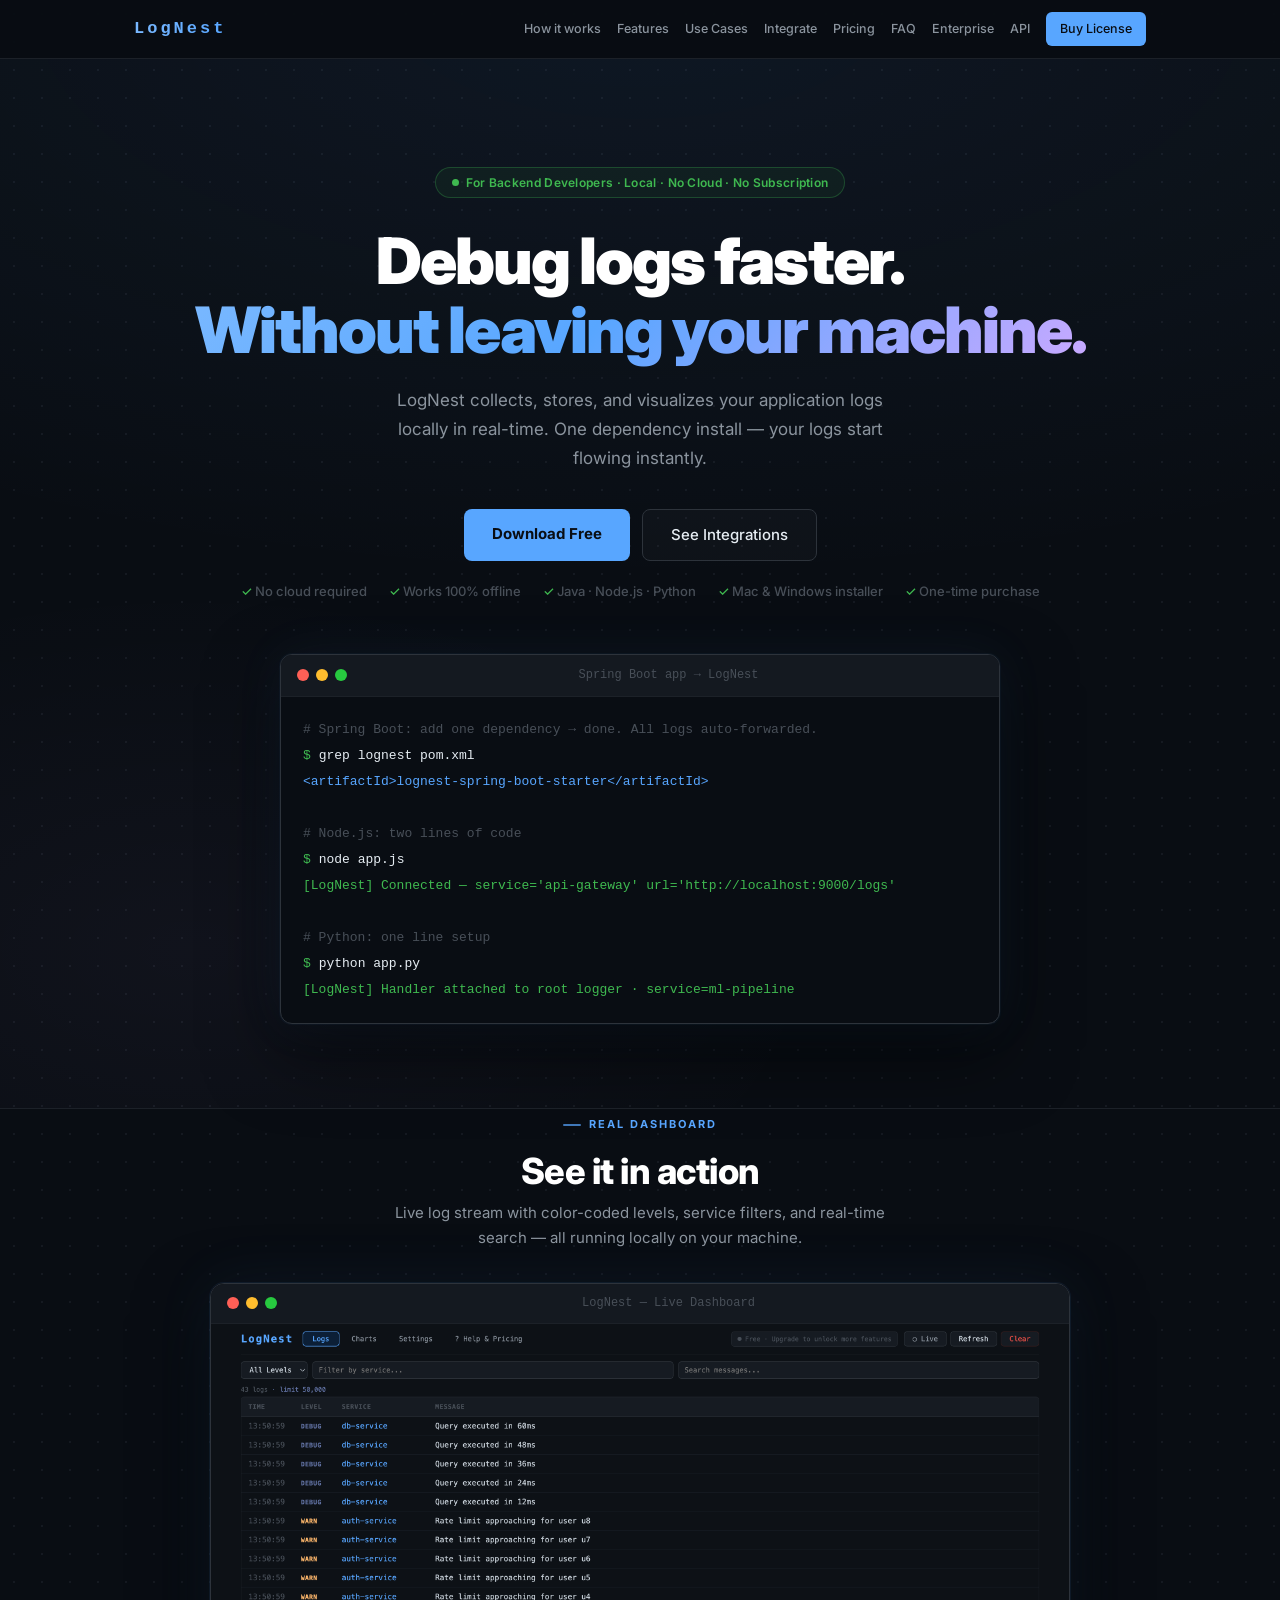
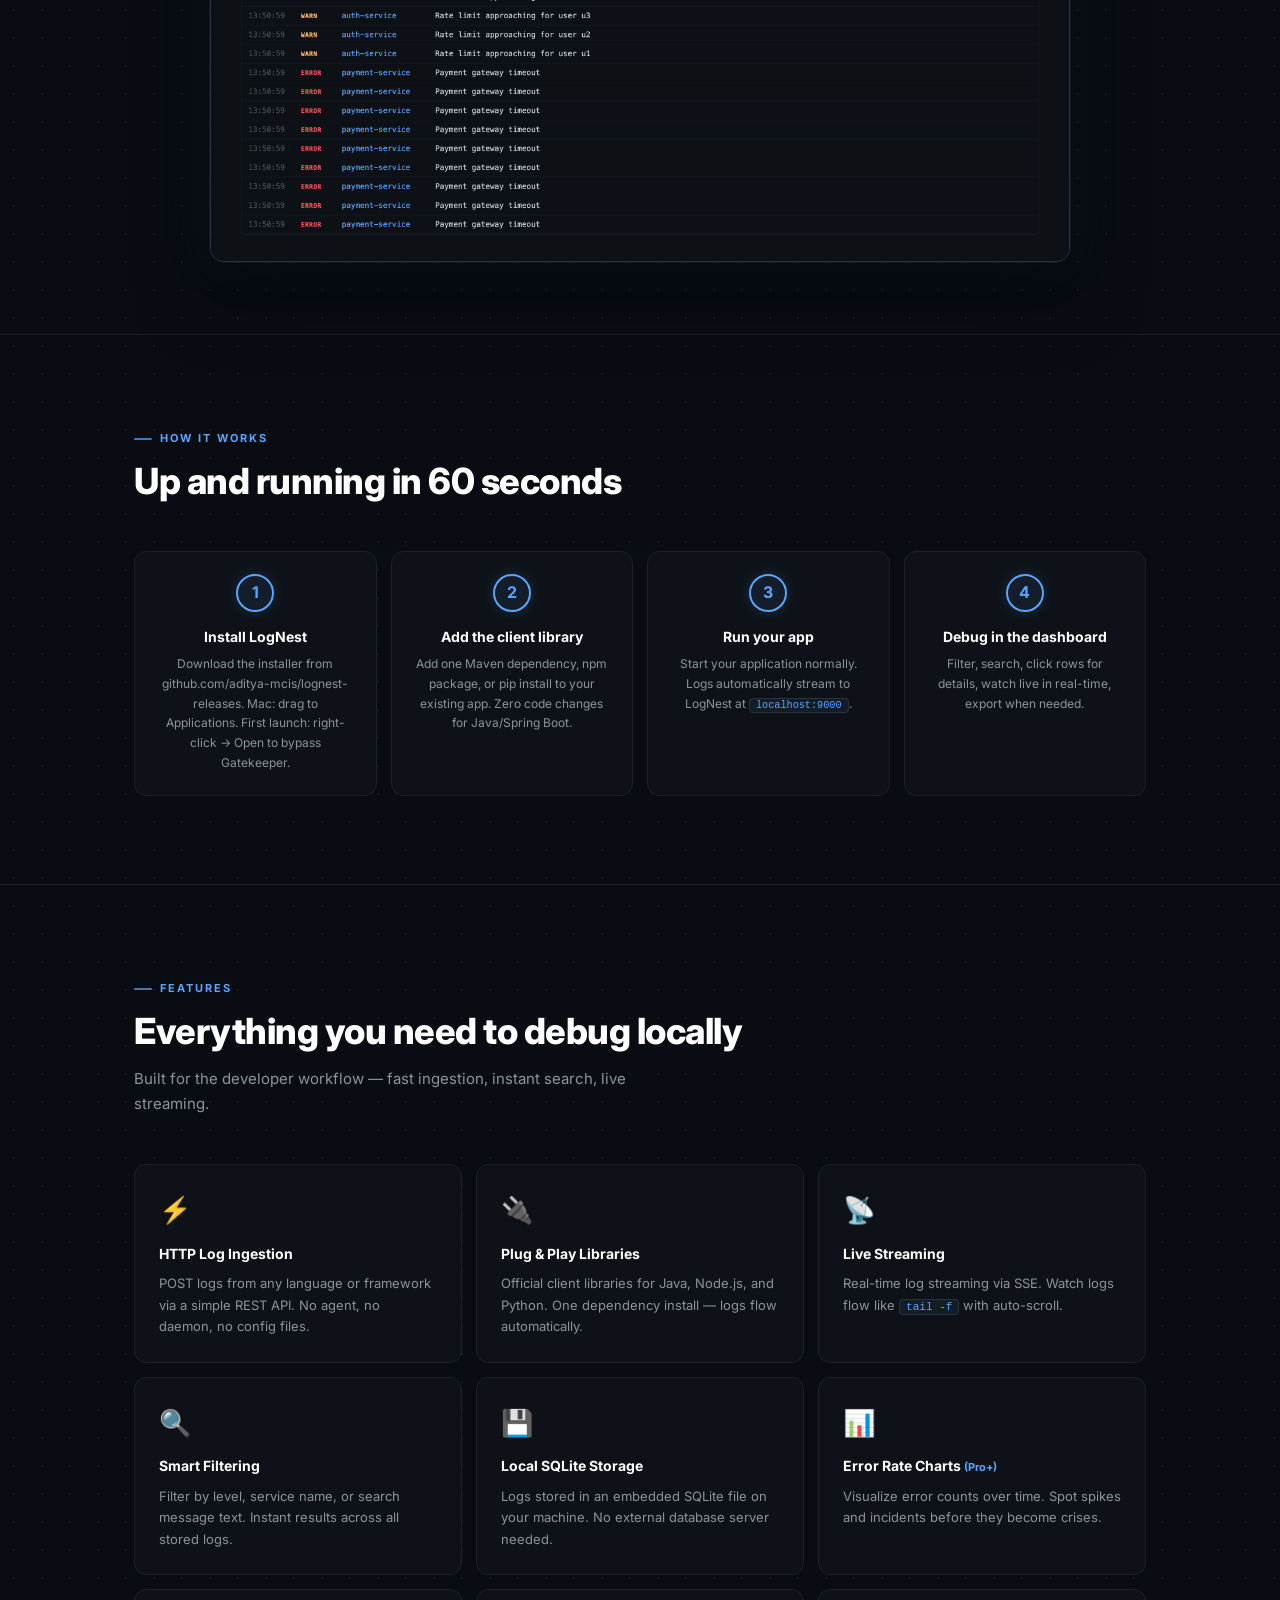
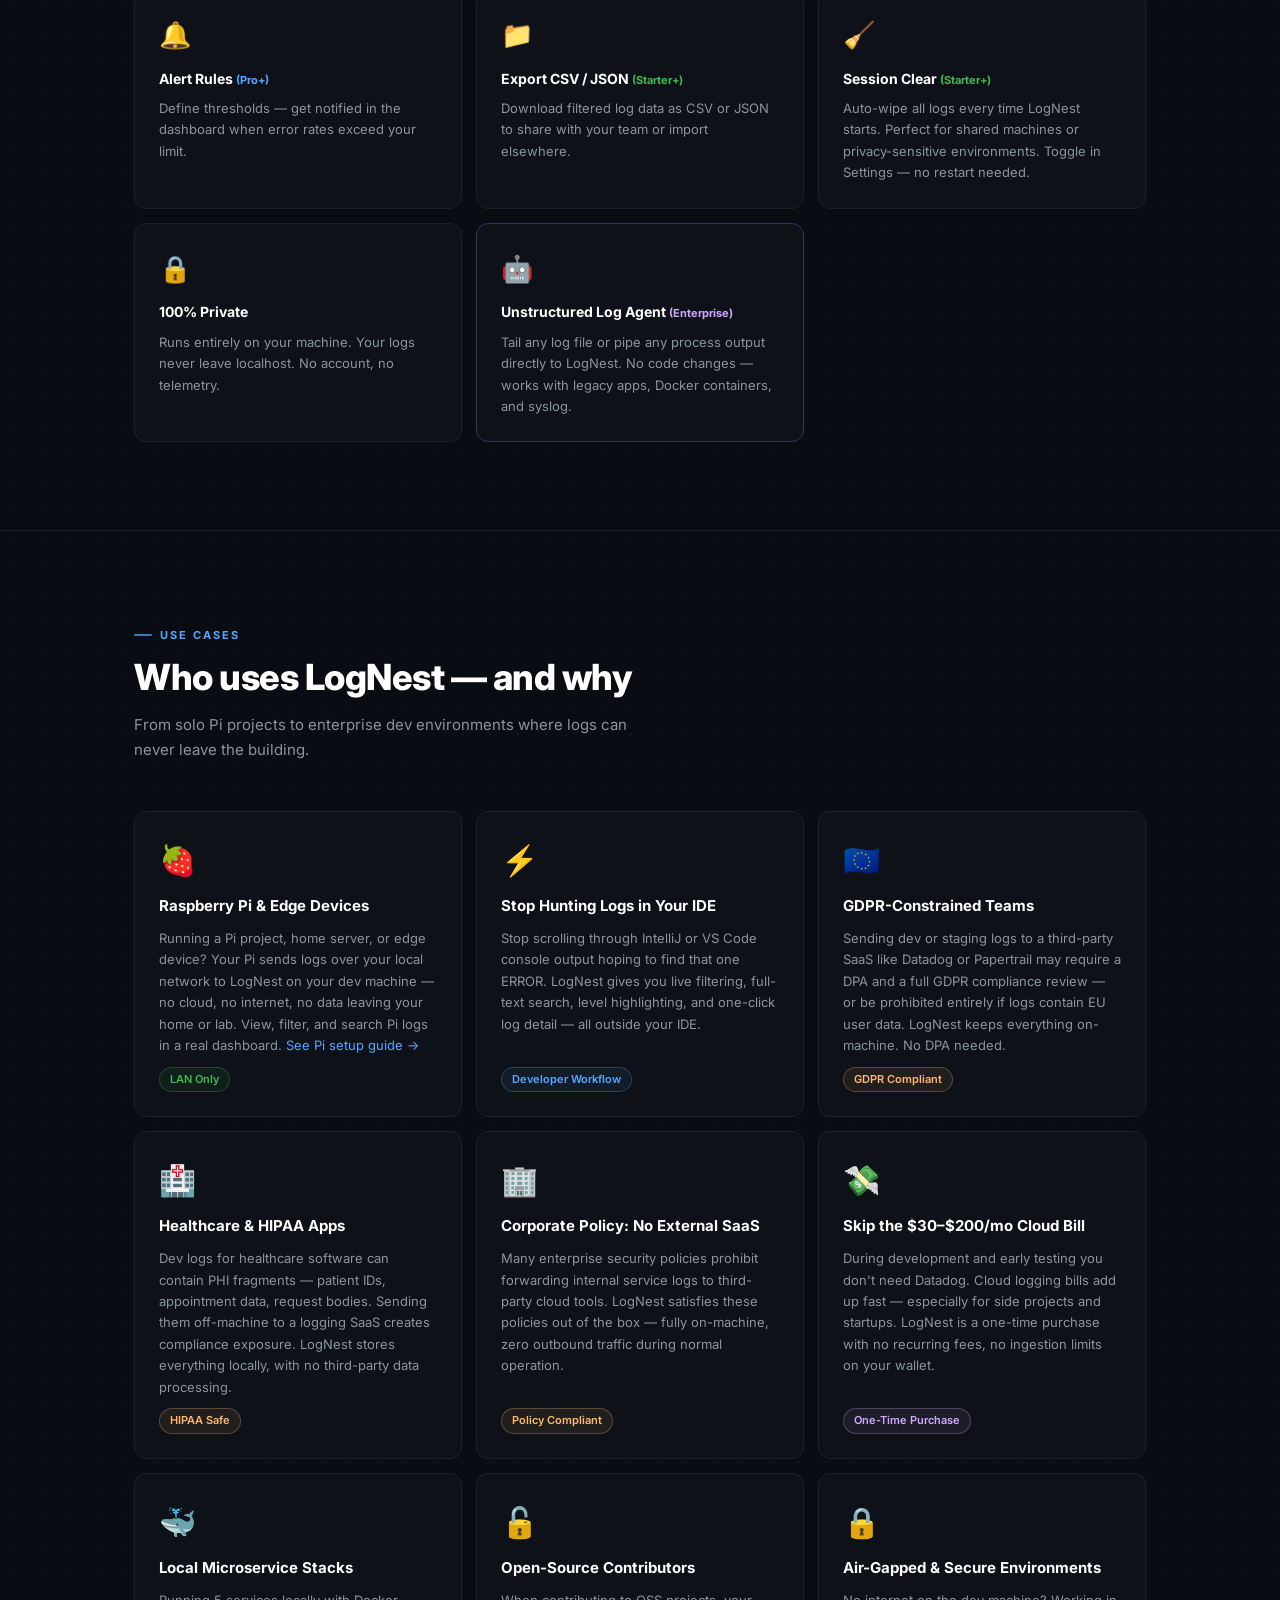
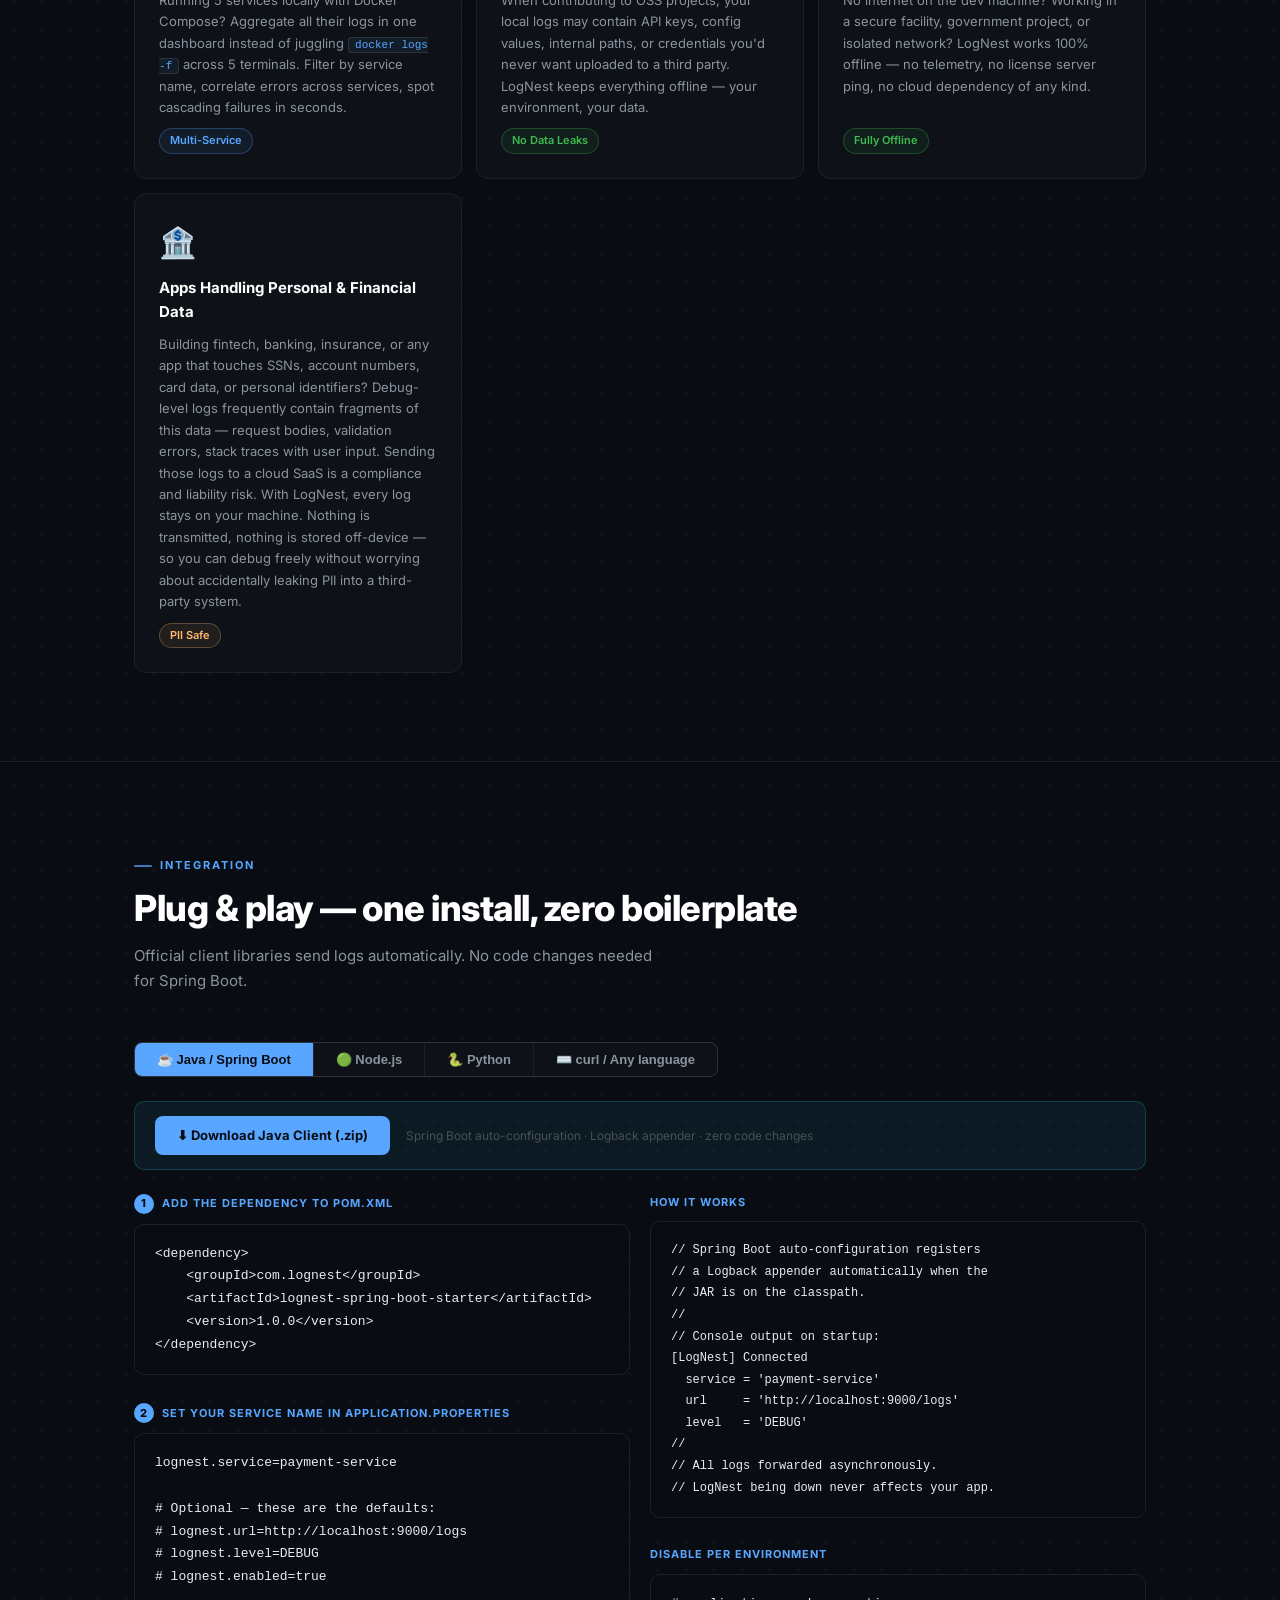
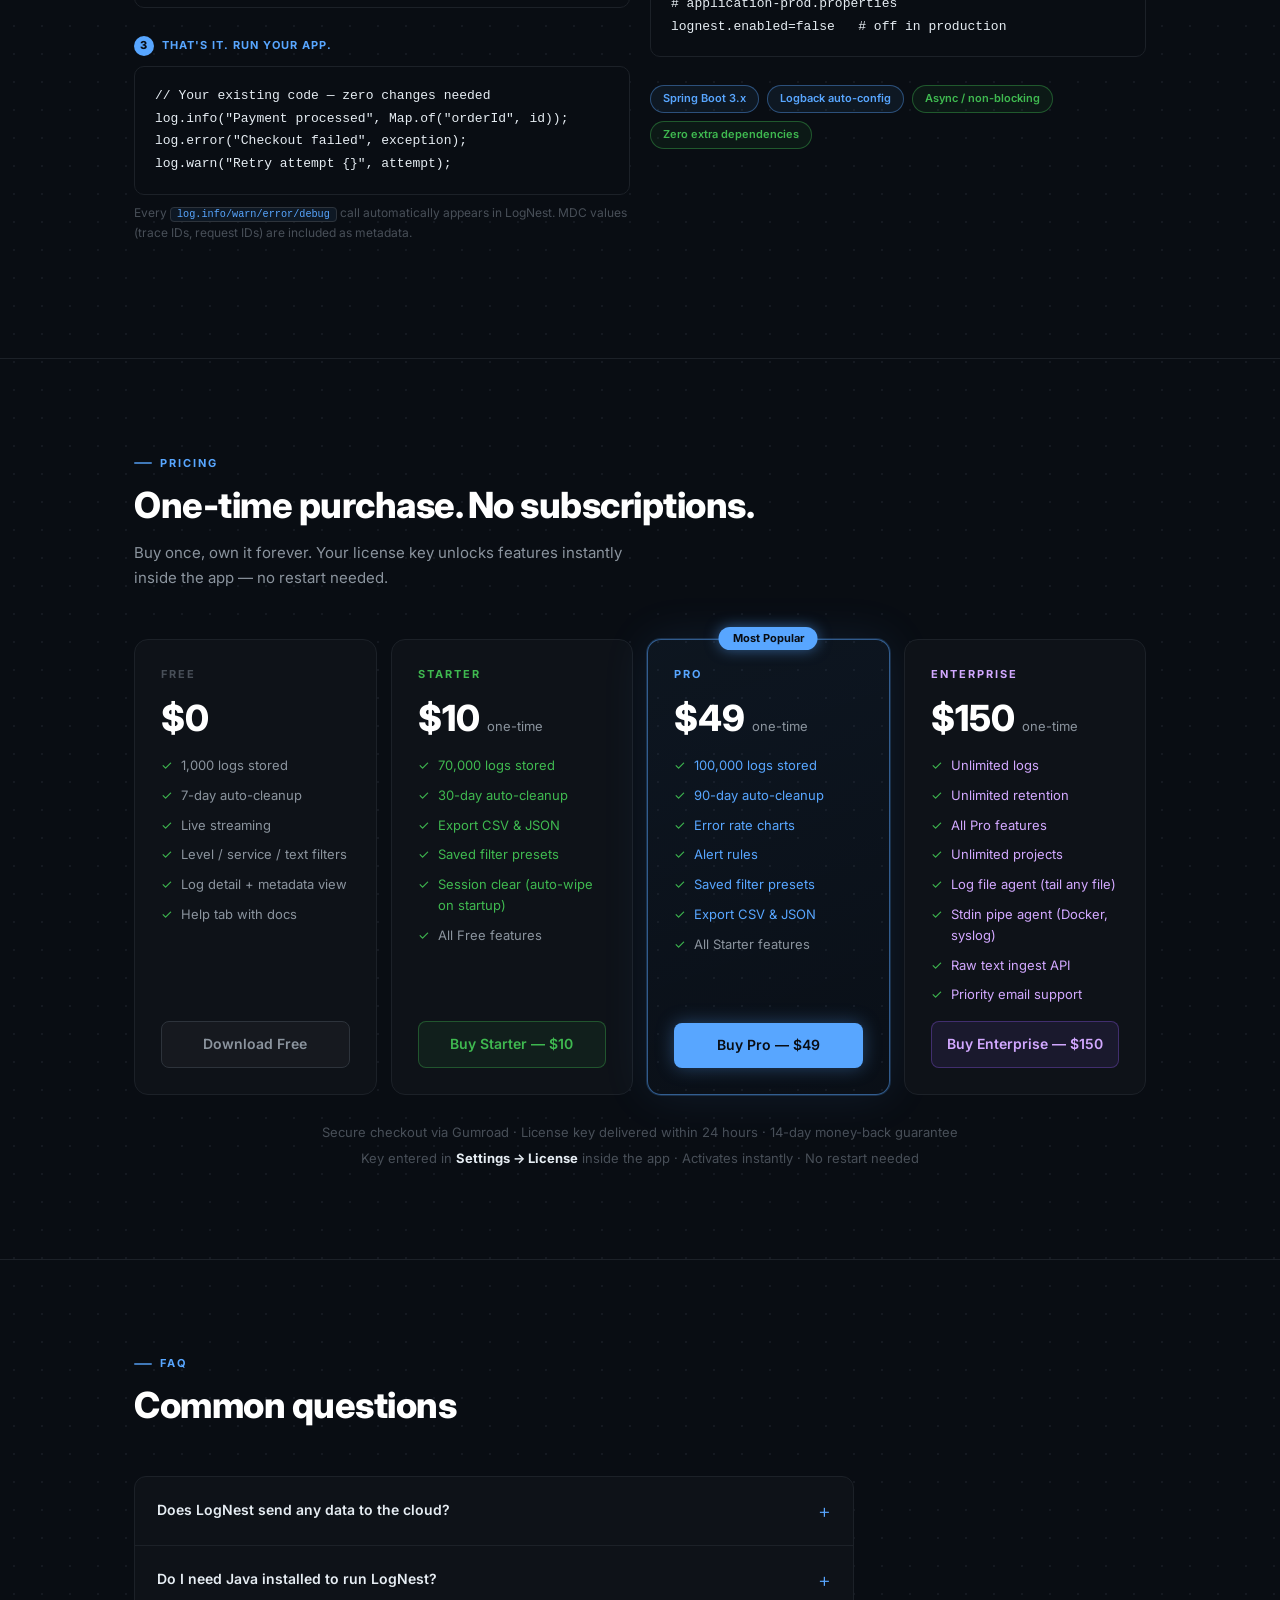
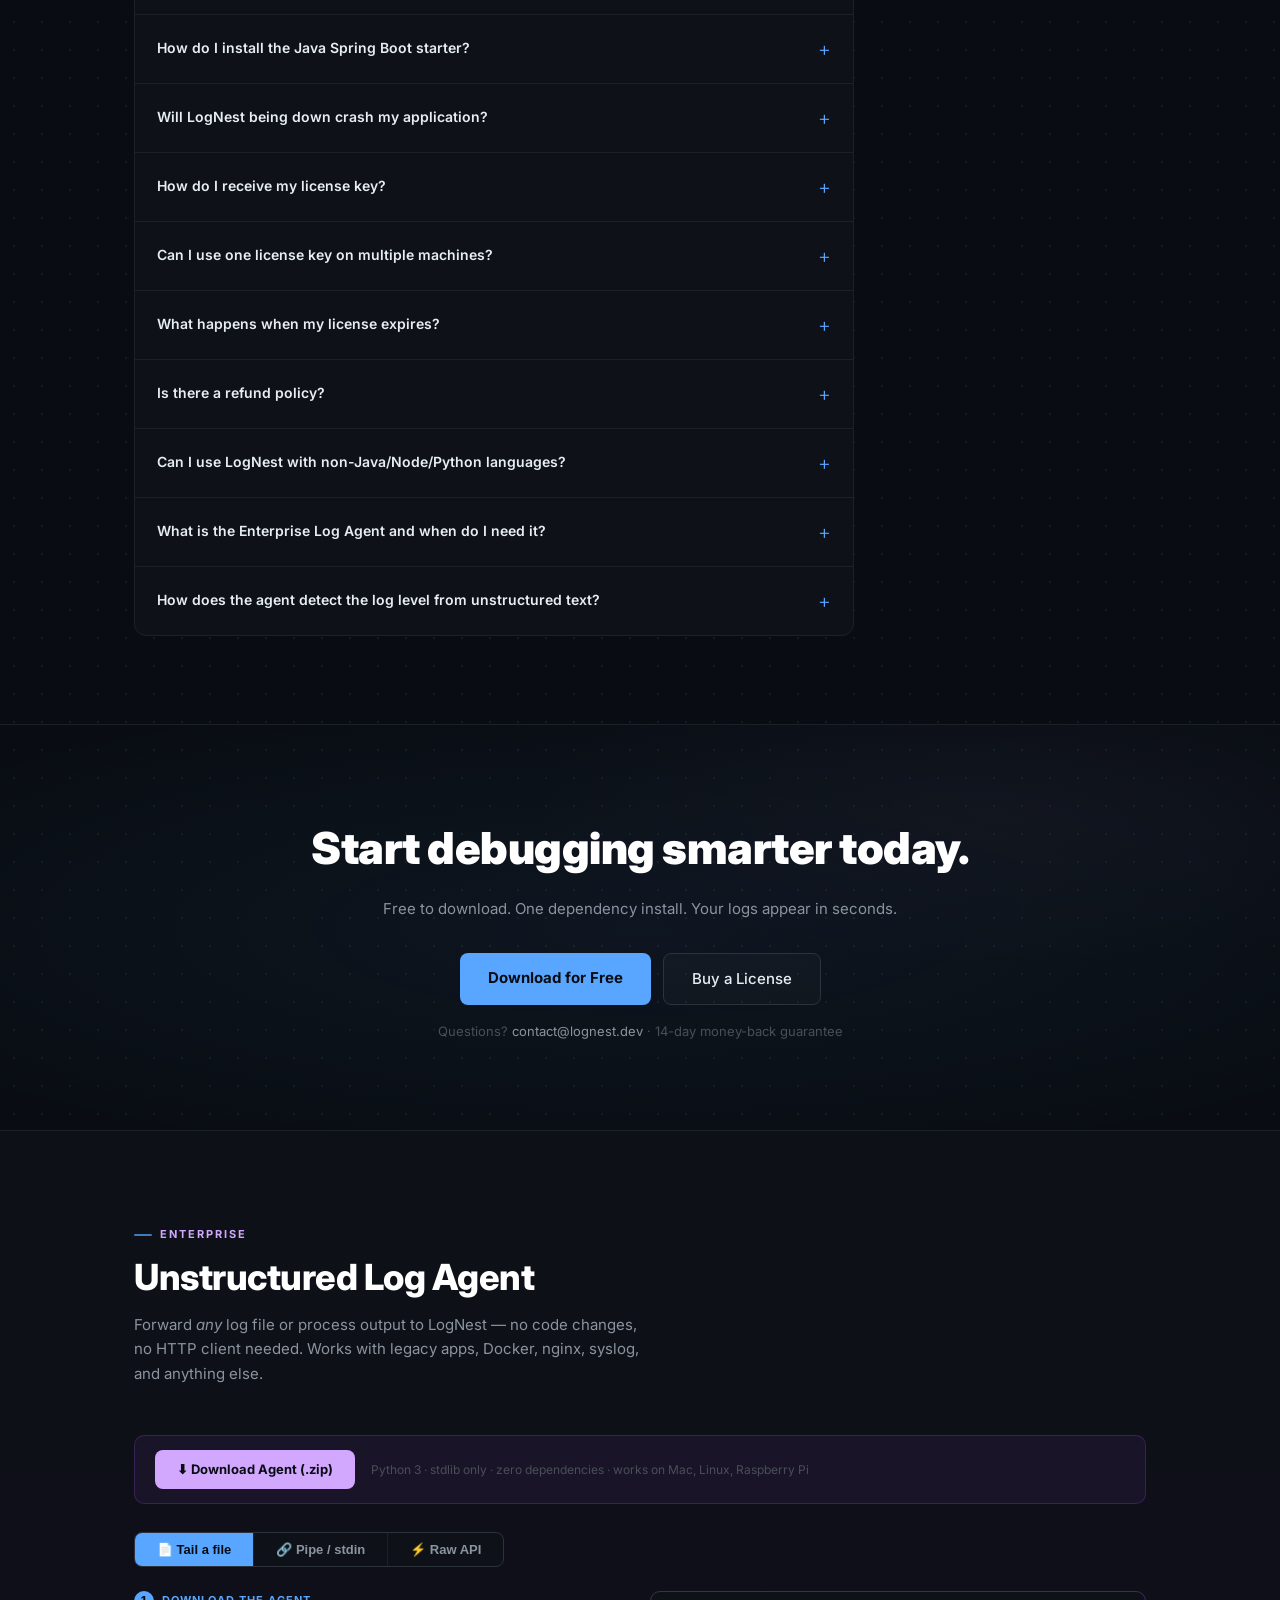
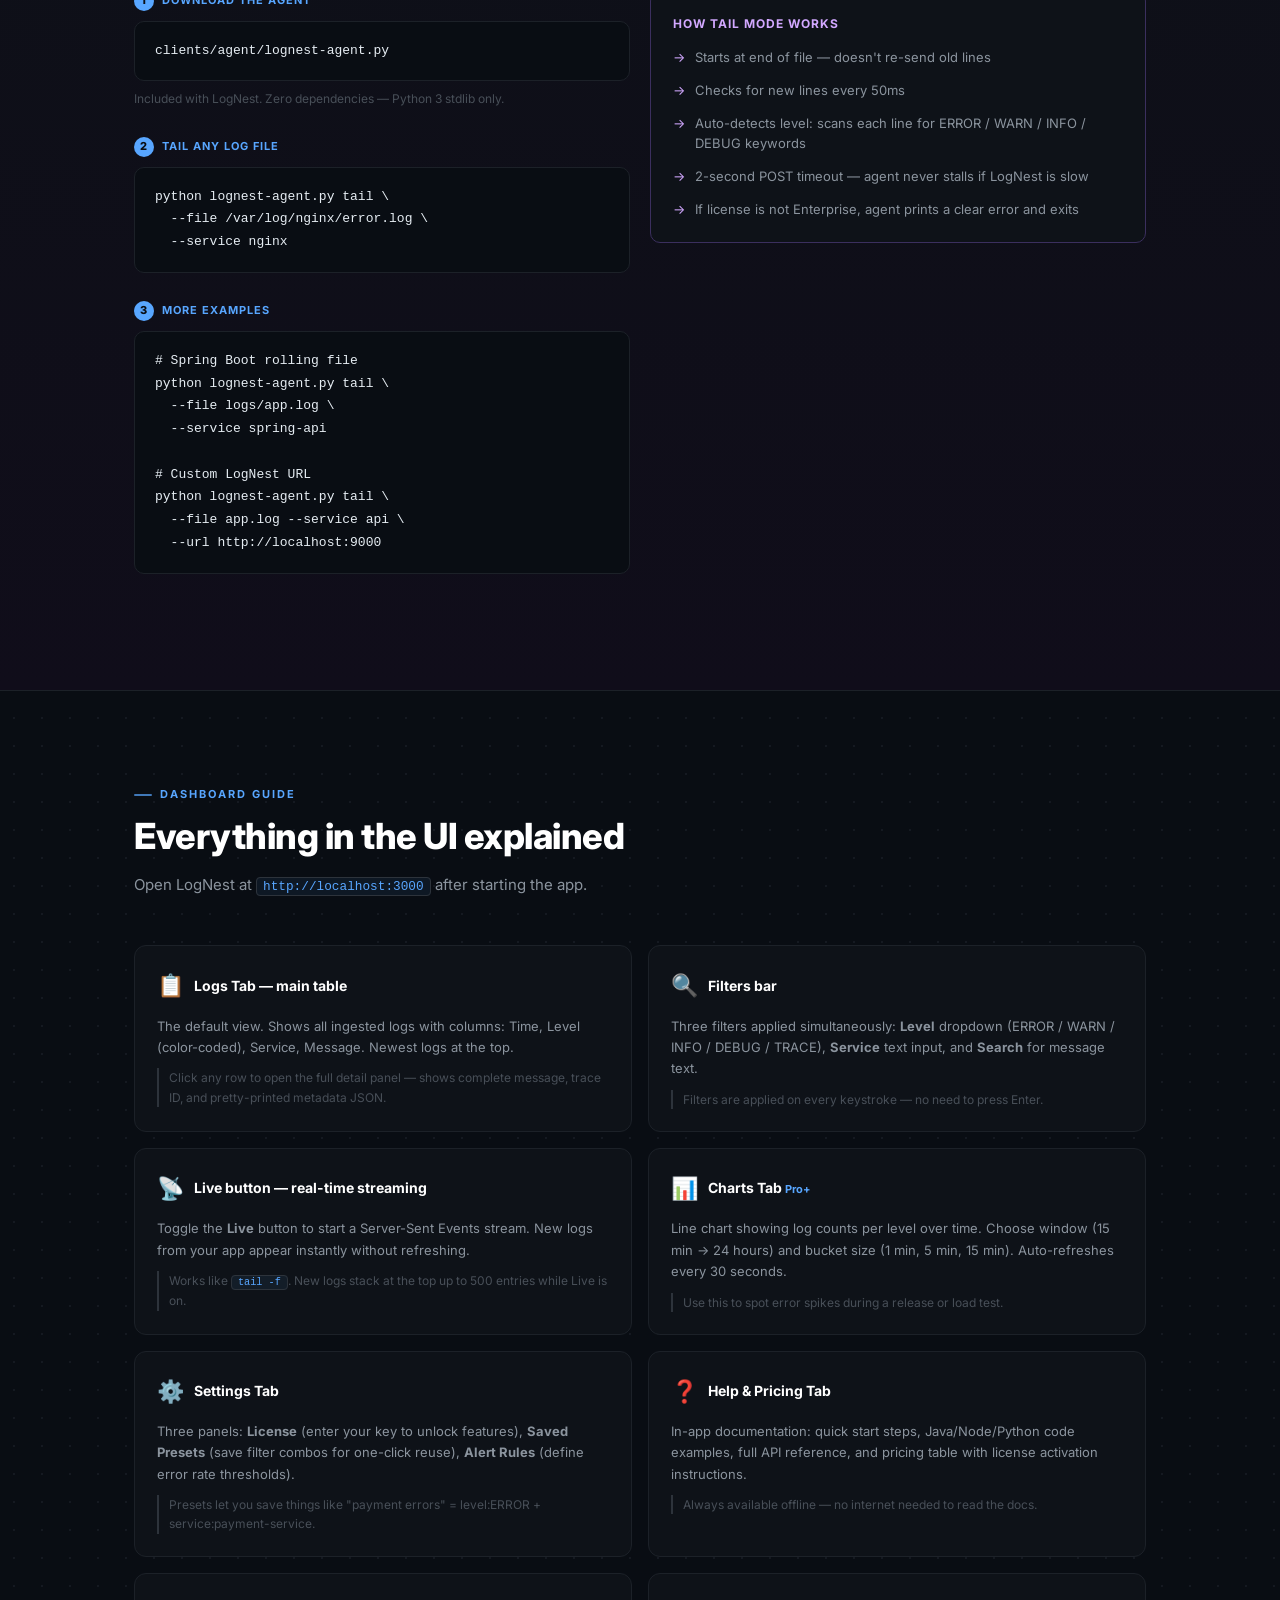
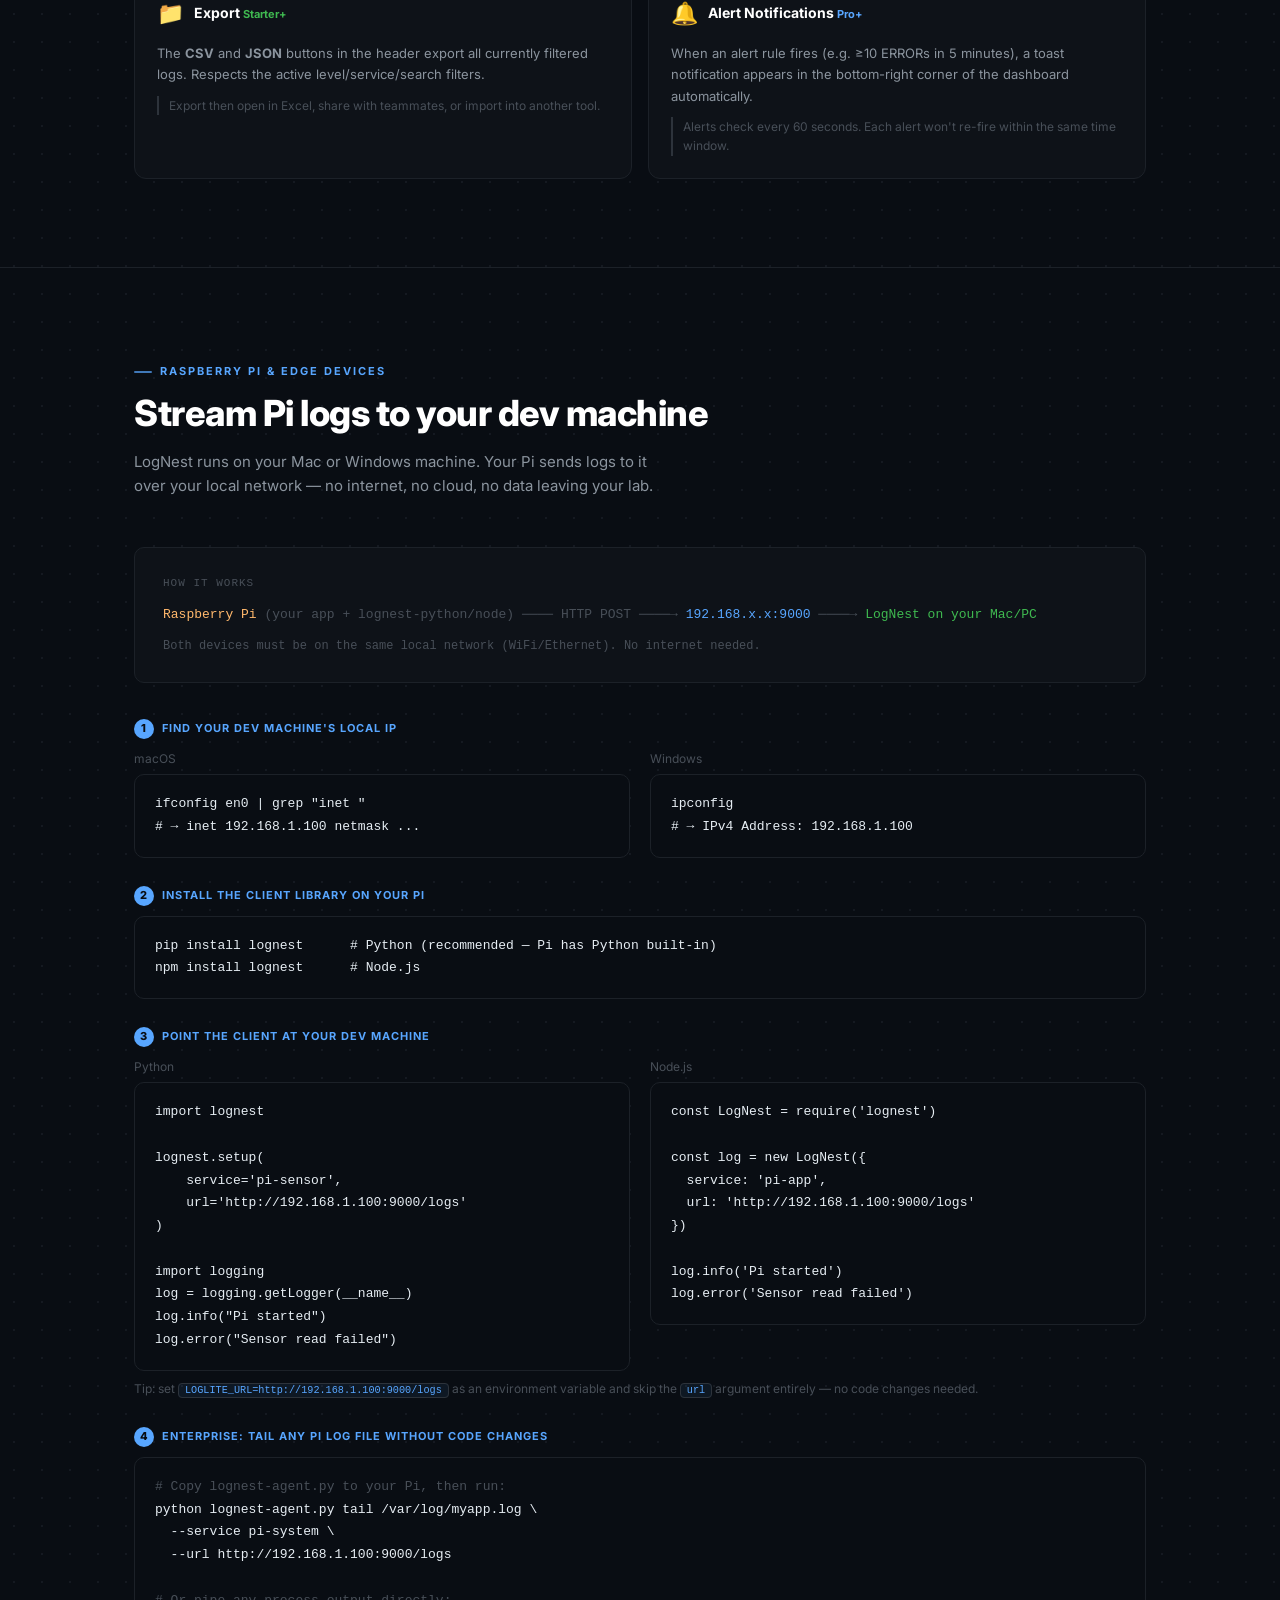
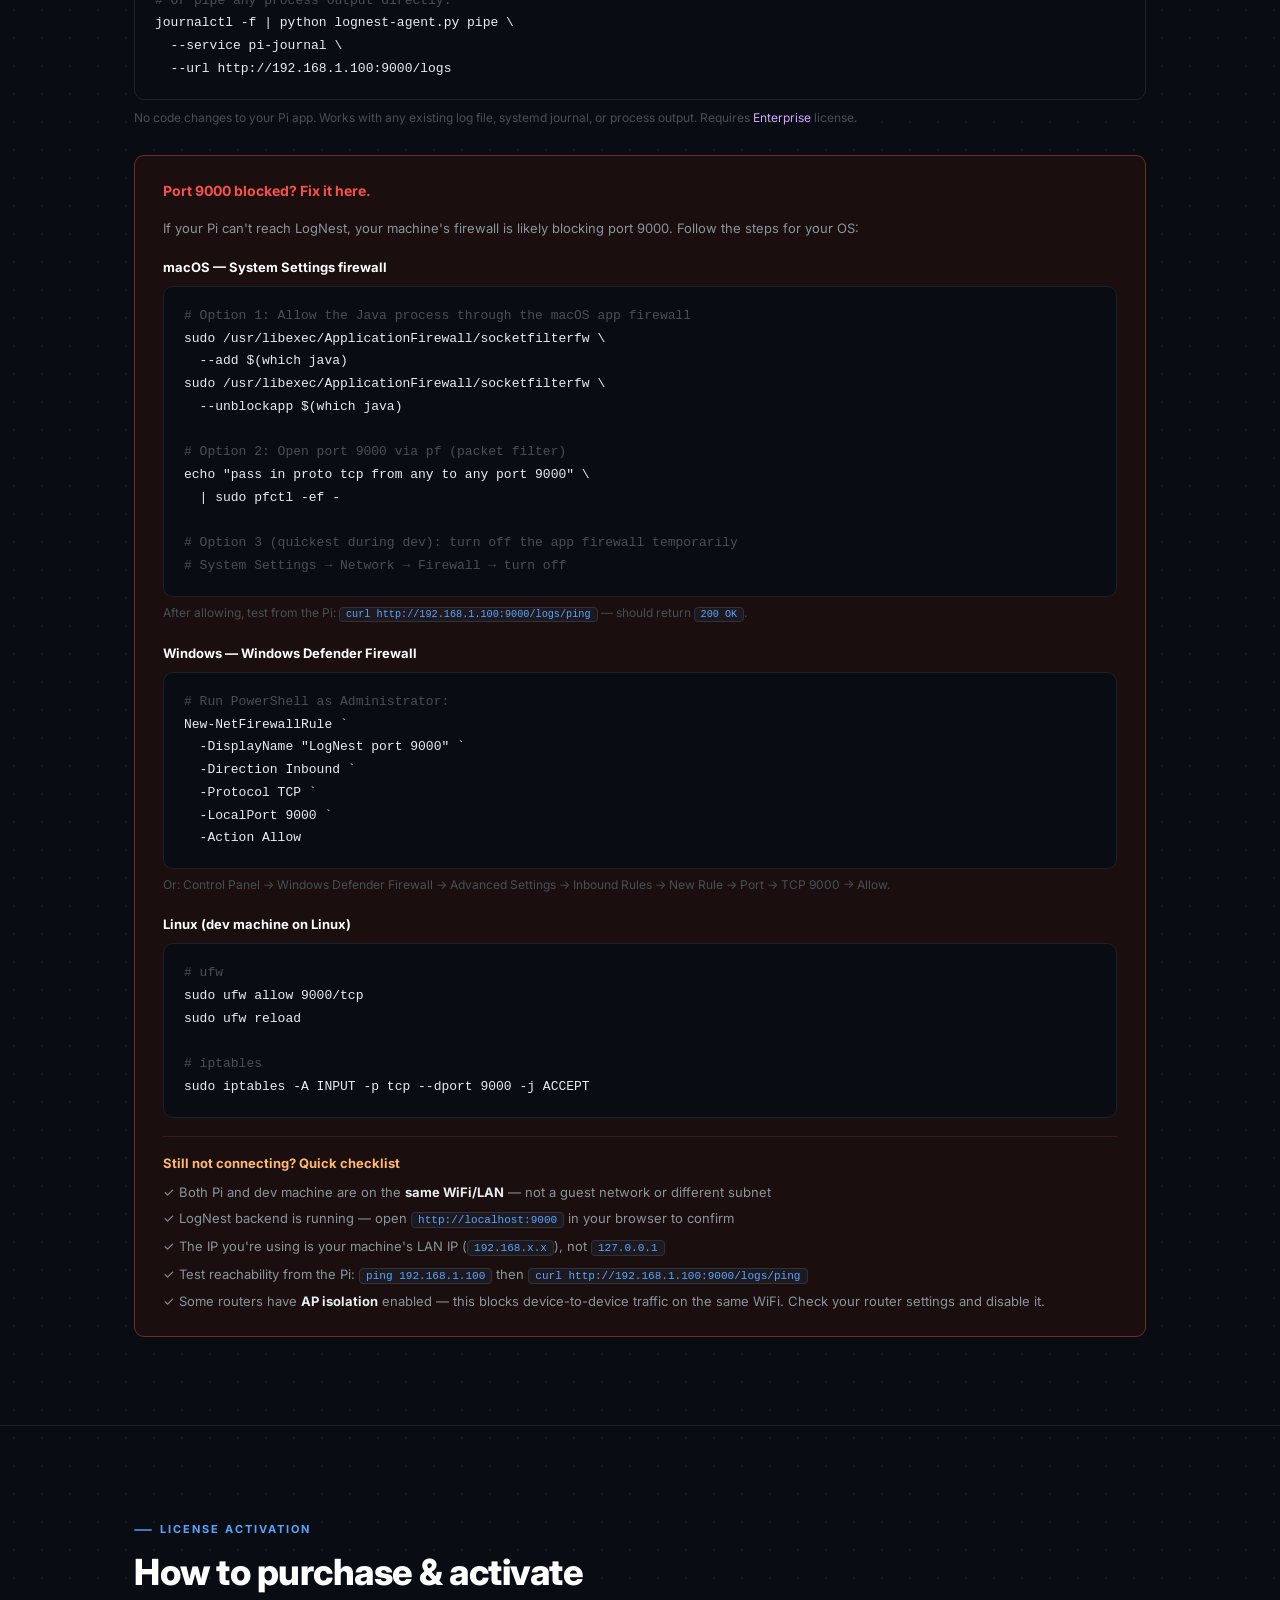
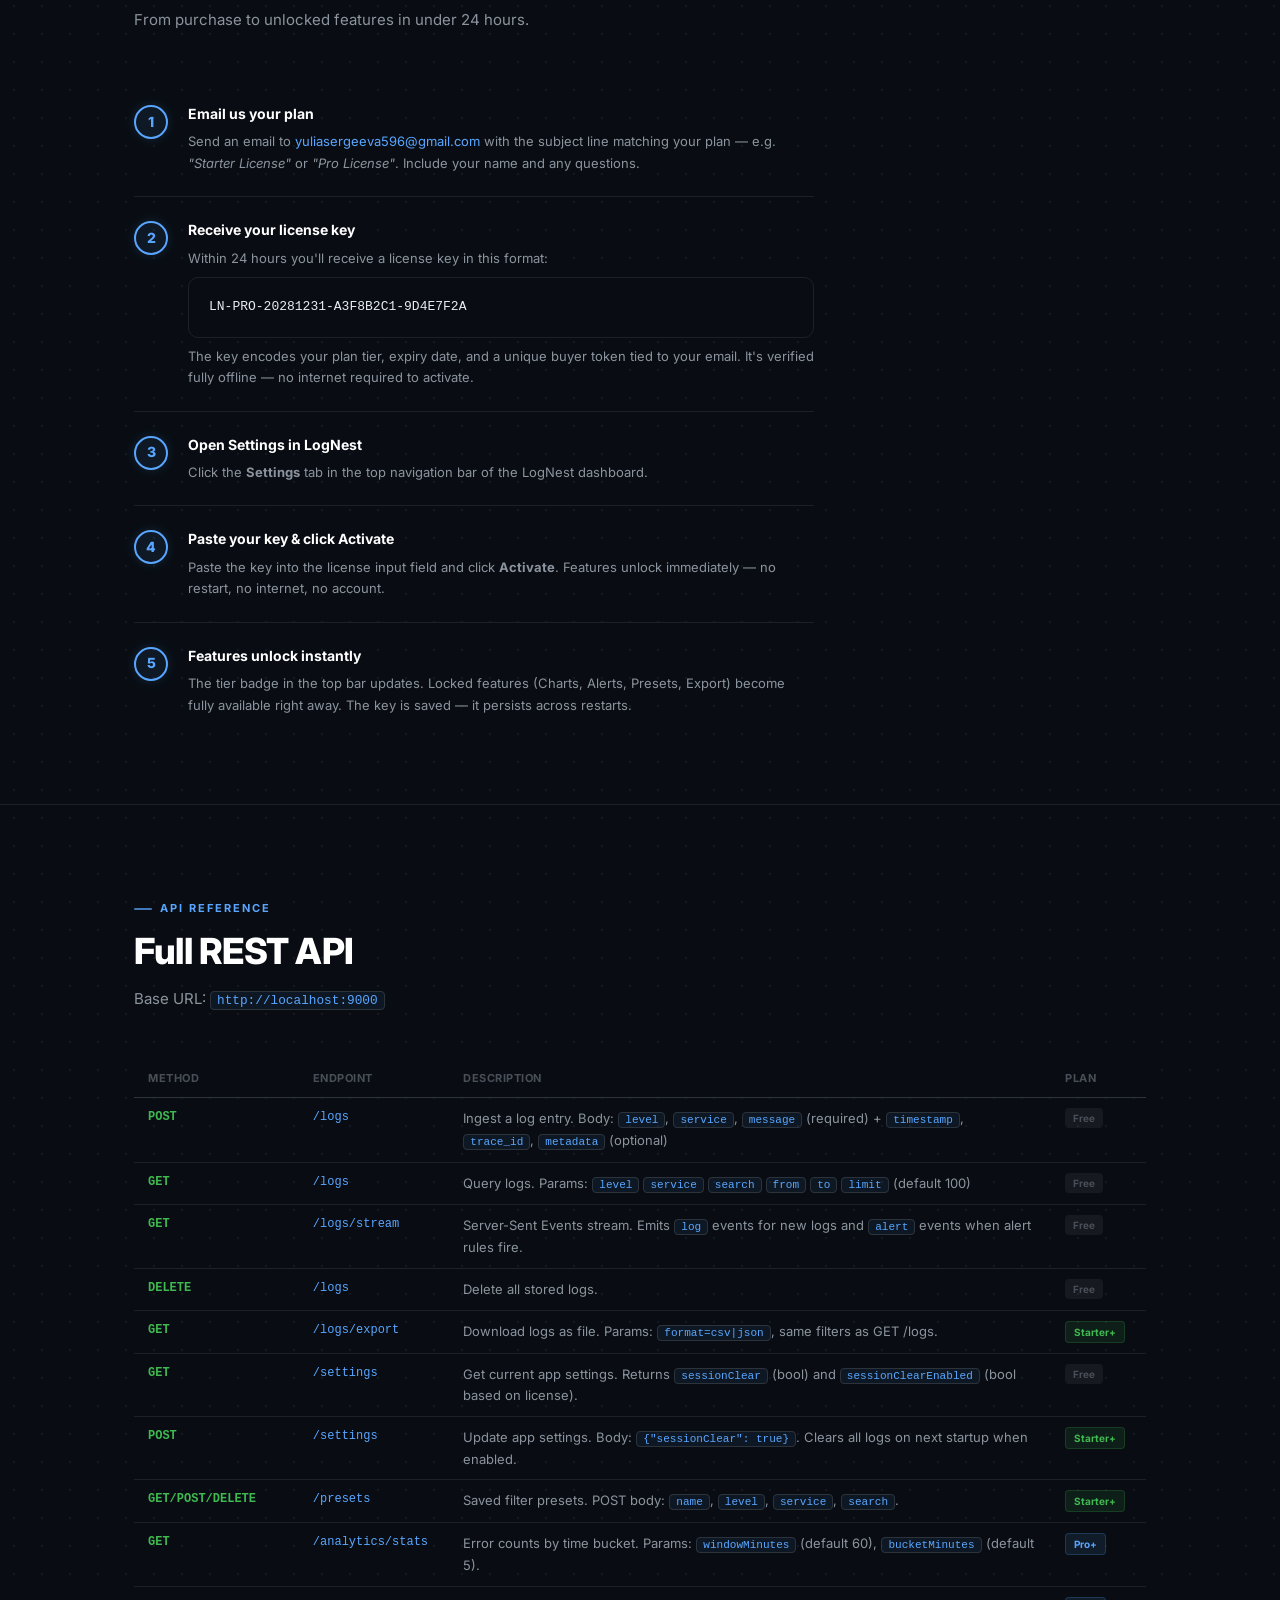
==== commit 9a1a2020: "Reorder website sections for better conversion flow New order: How it works → Features → Use Cases →" ====
--- a/index.html
+++ b/index.html
@@ -233,16 +233,15 @@
   <div class="nav-inner">
     <div class="nav-logo">LogNest</div>
     <div class="nav-links">
+      <a href="#how">How it works</a>
       <a href="#features">Features</a>
       <a href="#usecases">Use Cases</a>
-      <a href="#how">How it works</a>
       <a href="#integrate">Integrate</a>
-      <a href="#dashboard">Dashboard</a>
       <a href="#pricing">Pricing</a>
-      <a href="#activate">Activate</a>
+      <a href="#faq">FAQ</a>
+      <a href="#agent">Enterprise</a>
       <a href="#api">API</a>
-      <a href="#faq">FAQ</a>
-      <a href="https://shrivadi.gumroad.com/l/hlcse" target="_blank" class="nav-cta">Buy License</a>
+      <a href="#pricing" class="nav-cta">Buy License</a>
     </div>
   </div>
 </nav>
@@ -305,6 +304,38 @@
   </div>
 </section>
 
+<!-- ── How it works ── -->
+<section id="how">
+  <div class="container">
+    <div class="section-head">
+      <div class="section-label">How it works</div>
+      <div class="section-title">Up and running in 60 seconds</div>
+    </div>
+    <div class="how-steps">
+      <div class="how-step">
+        <div class="how-num">1</div>
+        <div class="how-title">Install LogNest</div>
+        <div class="how-desc">Download the installer from <a href="https://github.com/aditya-mcis/lognest-releases/releases/latest" target="_blank" style="color:var(--accent)">github.com/aditya-mcis/lognest-releases</a>. Mac: drag to Applications. First launch: right-click → Open to bypass Gatekeeper.</div>
+      </div>
+      <div class="how-step">
+        <div class="how-num">2</div>
+        <div class="how-title">Add the client library</div>
+        <div class="how-desc">Add one Maven dependency, npm package, or pip install to your existing app. Zero code changes for Java/Spring Boot.</div>
+      </div>
+      <div class="how-step">
+        <div class="how-num">3</div>
+        <div class="how-title">Run your app</div>
+        <div class="how-desc">Start your application normally. Logs automatically stream to LogNest at <code>localhost:9000</code>.</div>
+      </div>
+      <div class="how-step">
+        <div class="how-num">4</div>
+        <div class="how-title">Debug in the dashboard</div>
+        <div class="how-desc">Filter, search, click rows for details, watch live in real-time, export when needed.</div>
+      </div>
+    </div>
+  </div>
+</section>
+
 <!-- ── Features ── -->
 <section id="features">
   <div class="container">
@@ -453,38 +484,6 @@
         <div class="usecase-tag tag-compliance">PII Safe</div>
       </div>
 
-    </div>
-  </div>
-</section>
-
-<!-- ── How it works ── -->
-<section id="how">
-  <div class="container">
-    <div class="section-head">
-      <div class="section-label">How it works</div>
-      <div class="section-title">Up and running in 60 seconds</div>
-    </div>
-    <div class="how-steps">
-      <div class="how-step">
-        <div class="how-num">1</div>
-        <div class="how-title">Install LogNest</div>
-        <div class="how-desc">Download the installer from <a href="https://github.com/aditya-mcis/lognest-releases/releases/latest" target="_blank" style="color:var(--accent)">github.com/aditya-mcis/lognest-releases</a>. Mac: drag to Applications. First launch: right-click → Open to bypass Gatekeeper.</div>
-      </div>
-      <div class="how-step">
-        <div class="how-num">2</div>
-        <div class="how-title">Add the client library</div>
-        <div class="how-desc">Add one Maven dependency, npm package, or pip install to your existing app. Zero code changes for Java/Spring Boot.</div>
-      </div>
-      <div class="how-step">
-        <div class="how-num">3</div>
-        <div class="how-title">Run your app</div>
-        <div class="how-desc">Start your application normally. Logs automatically stream to LogNest at <code>localhost:9000</code>.</div>
-      </div>
-      <div class="how-step">
-        <div class="how-num">4</div>
-        <div class="how-title">Debug in the dashboard</div>
-        <div class="how-desc">Filter, search, click rows for details, watch live in real-time, export when needed.</div>
-      </div>
     </div>
   </div>
 </section>
@@ -802,359 +801,6 @@
   </div>
 </section>
 
-<!-- ── Enterprise Agent ── -->
-<section id="agent" style="background:linear-gradient(180deg,#0d1117 0%,#100d1a 100%)">
-  <div class="container">
-    <div class="section-head">
-      <div class="section-label" style="color:var(--purple)">Enterprise</div>
-      <div class="section-title">Unstructured Log Agent</div>
-      <div class="section-sub">Forward <em>any</em> log file or process output to LogNest — no code changes, no HTTP client needed. Works with legacy apps, Docker, nginx, syslog, and anything else.</div>
-    </div>
-
-    <div style="display:flex;align-items:center;gap:16px;background:rgba(168,85,247,0.07);border:1px solid rgba(168,85,247,0.22);border-radius:10px;padding:14px 20px;margin-bottom:28px;"><a href="https://github.com/aditya-mcis/lognest-releases/releases/download/v1.0.0/lognest-agent.zip" class="btn-primary" style="font-size:13px;padding:9px 22px;white-space:nowrap;background:var(--purple);" target="_blank">⬇ Download Agent (.zip)</a><span style="font-size:12px;color:var(--dim);">Python 3 · stdlib only · zero dependencies · works on Mac, Linux, Raspberry Pi</span></div>
-
-    <!-- Agent tabs -->
-    <div class="lang-tabs" id="agentTabs" style="margin-bottom:24px">
-      <button class="lang-tab active" onclick="switchAgentTab('atail')">📄 Tail a file</button>
-      <button class="lang-tab" onclick="switchAgentTab('apipe')">🔗 Pipe / stdin</button>
-      <button class="lang-tab" onclick="switchAgentTab('araw')">⚡ Raw API</button>
-    </div>
-
-    <!-- Tail -->
-    <div class="lang-panel active" id="panel-atail">
-      <div class="two-col">
-        <div>
-          <div class="install-step">
-            <div class="install-step-label"><span class="step-badge">1</span> Download the agent</div>
-            <pre>clients/agent/lognest-agent.py</pre>
-            <div class="install-note">Included with LogNest. Zero dependencies — Python 3 stdlib only.</div>
-          </div>
-          <div class="install-step">
-            <div class="install-step-label"><span class="step-badge">2</span> Tail any log file</div>
-            <pre>python lognest-agent.py tail \
-  --file /var/log/nginx/error.log \
-  --service nginx</pre>
-          </div>
-          <div class="install-step">
-            <div class="install-step-label"><span class="step-badge">3</span> More examples</div>
-            <pre># Spring Boot rolling file
-python lognest-agent.py tail \
-  --file logs/app.log \
-  --service spring-api
-
-# Custom LogNest URL
-python lognest-agent.py tail \
-  --file app.log --service api \
-  --url http://localhost:9000</pre>
-          </div>
-        </div>
-        <div>
-          <div style="background:var(--surface);border:1px solid #3b2f5e;border-radius:10px;padding:22px">
-            <div style="color:var(--purple);font-size:12px;font-weight:700;text-transform:uppercase;letter-spacing:1px;margin-bottom:14px">How tail mode works</div>
-            <ul style="list-style:none;display:flex;flex-direction:column;gap:12px">
-              <li style="font-size:13px;color:var(--muted);display:flex;gap:10px"><span style="color:var(--purple);flex-shrink:0">→</span> Starts at end of file — doesn't re-send old lines</li>
-              <li style="font-size:13px;color:var(--muted);display:flex;gap:10px"><span style="color:var(--purple);flex-shrink:0">→</span> Checks for new lines every 50ms</li>
-              <li style="font-size:13px;color:var(--muted);display:flex;gap:10px"><span style="color:var(--purple);flex-shrink:0">→</span> Auto-detects level: scans each line for ERROR / WARN / INFO / DEBUG keywords</li>
-              <li style="font-size:13px;color:var(--muted);display:flex;gap:10px"><span style="color:var(--purple);flex-shrink:0">→</span> 2-second POST timeout — agent never stalls if LogNest is slow</li>
-              <li style="font-size:13px;color:var(--muted);display:flex;gap:10px"><span style="color:var(--purple);flex-shrink:0">→</span> If license is not Enterprise, agent prints a clear error and exits</li>
-            </ul>
-          </div>
-        </div>
-      </div>
-    </div>
-
-    <!-- Pipe -->
-    <div class="lang-panel" id="panel-apipe">
-      <div class="two-col">
-        <div>
-          <div class="install-step">
-            <div class="install-step-label">Any process via pipe</div>
-            <pre># Legacy app — forward stderr + stdout
-./my-legacy-app 2>&amp;1 | python lognest-agent.py pipe \
-  --service legacy-app
-
-# Docker container (live)
-docker logs -f my-container | python lognest-agent.py pipe \
-  --service my-container
-
-# systemd journal
-journalctl -f -u my-service | python lognest-agent.py pipe \
-  --service my-service
-
-# nginx access log via tail
-tail -f /var/log/nginx/access.log | python lognest-agent.py pipe \
-  --service nginx-access</pre>
-          </div>
-        </div>
-        <div>
-          <div class="install-step">
-            <div class="install-step-label">Level auto-detection rules</div>
-            <table class="api-table" style="font-size:12px">
-              <thead><tr><th>Detected Level</th><th>Keywords scanned (case-insensitive)</th></tr></thead>
-              <tbody>
-                <tr><td style="color:var(--red)">ERROR</td><td style="color:var(--muted)">FATAL, CRITICAL, ERROR, EXCEPTION, SEVERE, TRACEBACK</td></tr>
-                <tr><td style="color:var(--orange)">WARN</td><td style="color:var(--muted)">WARN, WARNING</td></tr>
-                <tr><td style="color:var(--blue)">DEBUG</td><td style="color:var(--muted)">DEBUG, TRACE</td></tr>
-                <tr><td style="color:var(--green)">INFO</td><td style="color:var(--muted)">INFO</td></tr>
-                <tr><td style="color:var(--dim)">INFO (default)</td><td style="color:var(--muted)">No keyword matched</td></tr>
-              </tbody>
-            </table>
-            <div class="install-note" style="margin-top:12px">You can override with <code>--level WARN</code> to force a fixed level for all lines.</div>
-          </div>
-        </div>
-      </div>
-    </div>
-
-    <!-- Raw API -->
-    <div class="lang-panel" id="panel-araw">
-      <div class="install-step">
-        <div class="install-step-label">POST /logs/raw — plain text endpoint</div>
-        <pre><span style="color:var(--dim)"># Accepts plain text body. Level and service passed as query params.</span>
-curl -X POST "http://localhost:9000/logs/raw?service=nginx&amp;level=ERROR" \
-  --header "Content-Type: text/plain" \
-  --data-binary "2024-01-15 10:23:41 [ERROR] upstream timed out (110) while reading..."
-
-<span style="color:var(--dim)"># Level is auto-detected from body text if not provided</span>
-curl -X POST "http://localhost:9000/logs/raw?service=my-app" \
-  --header "Content-Type: text/plain" \
-  --data-binary "WARN: High memory usage detected, used=89%"</pre>
-      </div>
-      <div class="install-step">
-        <div class="install-step-label">Query parameters</div>
-        <table class="api-table" style="font-size:12px">
-          <thead><tr><th>Param</th><th>Required</th><th>Description</th></tr></thead>
-          <tbody>
-            <tr><td>service</td><td style="color:var(--green)">Yes</td><td style="color:var(--muted)">Service name shown in LogNest</td></tr>
-            <tr><td>level</td><td style="color:var(--dim)">No</td><td style="color:var(--muted)">Force log level (ERROR/WARN/INFO/DEBUG). If omitted, auto-detected from body text.</td></tr>
-          </tbody>
-        </table>
-        <div class="install-note" style="margin-top:10px">Returns <code>{"id": 42, "status": "ok"}</code> on success. Returns <code>403</code> if license is not Enterprise.</div>
-      </div>
-    </div>
-
-  </div>
-</section>
-
-<!-- ── Pi Guide ── -->
-<section id="pi">
-  <div class="container">
-    <div class="section-head">
-      <div class="section-label">Raspberry Pi &amp; Edge Devices</div>
-      <div class="section-title">Stream Pi logs to your dev machine</div>
-      <div class="section-sub">LogNest runs on your Mac or Windows machine. Your Pi sends logs to it over your local network — no internet, no cloud, no data leaving your lab.</div>
-    </div>
-
-    <!-- Architecture diagram -->
-    <div style="background:var(--surface);border:1px solid var(--border);border-radius:10px;padding:24px 28px;margin-bottom:36px;font-family:var(--mono);font-size:13px;line-height:2;">
-      <div style="color:var(--dim);margin-bottom:8px;font-size:11px;text-transform:uppercase;letter-spacing:1px;">How it works</div>
-      <div>
-        <span style="color:var(--orange)">Raspberry Pi</span>
-        <span style="color:var(--dim)"> (your app + lognest-python/node) </span>
-        <span style="color:var(--dim)">──── HTTP POST ────→ </span>
-        <span style="color:var(--blue)">192.168.x.x:9000</span>
-        <span style="color:var(--dim)"> ────→ </span>
-        <span style="color:var(--green)">LogNest on your Mac/PC</span>
-      </div>
-      <div style="color:var(--dim);margin-top:6px;font-size:12px;">Both devices must be on the same local network (WiFi/Ethernet). No internet needed.</div>
-    </div>
-
-    <!-- Step 1 -->
-    <div class="install-step">
-      <div class="install-step-label">
-        <div class="step-badge">1</div>
-        Find your dev machine's local IP
-      </div>
-      <div class="two-col">
-        <div>
-          <div style="color:var(--dim);font-size:12px;margin-bottom:6px;">macOS</div>
-          <pre>ifconfig en0 | grep "inet "
-# → inet 192.168.1.100 netmask ...</pre>
-        </div>
-        <div>
-          <div style="color:var(--dim);font-size:12px;margin-bottom:6px;">Windows</div>
-          <pre>ipconfig
-# → IPv4 Address: 192.168.1.100</pre>
-        </div>
-      </div>
-    </div>
-
-    <!-- Step 2 -->
-    <div class="install-step">
-      <div class="install-step-label">
-        <div class="step-badge">2</div>
-        Install the client library on your Pi
-      </div>
-      <pre>pip install lognest      # Python (recommended — Pi has Python built-in)
-npm install lognest      # Node.js</pre>
-    </div>
-
-    <!-- Step 3 -->
-    <div class="install-step">
-      <div class="install-step-label">
-        <div class="step-badge">3</div>
-        Point the client at your dev machine
-      </div>
-      <div class="two-col">
-        <div>
-          <div style="color:var(--dim);font-size:12px;margin-bottom:6px;">Python</div>
-          <pre>import lognest
-
-lognest.setup(
-    service='pi-sensor',
-    url='http://192.168.1.100:9000/logs'
-)
-
-import logging
-log = logging.getLogger(__name__)
-log.info("Pi started")
-log.error("Sensor read failed")</pre>
-        </div>
-        <div>
-          <div style="color:var(--dim);font-size:12px;margin-bottom:6px;">Node.js</div>
-          <pre>const LogNest = require('lognest')
-
-const log = new LogNest({
-  service: 'pi-app',
-  url: 'http://192.168.1.100:9000/logs'
-})
-
-log.info('Pi started')
-log.error('Sensor read failed')</pre>
-        </div>
-      </div>
-      <div class="install-note">Tip: set <code>LOGLITE_URL=http://192.168.1.100:9000/logs</code> as an environment variable and skip the <code>url</code> argument entirely — no code changes needed.</div>
-    </div>
-
-    <!-- Step 4 — Enterprise agent -->
-    <div class="install-step">
-      <div class="install-step-label">
-        <div class="step-badge">4</div>
-        Enterprise: tail any Pi log file without code changes
-      </div>
-      <pre><span style="color:var(--dim)"># Copy lognest-agent.py to your Pi, then run:</span>
-python lognest-agent.py tail /var/log/myapp.log \
-  --service pi-system \
-  --url http://192.168.1.100:9000/logs
-
-<span style="color:var(--dim)"># Or pipe any process output directly:</span>
-journalctl -f | python lognest-agent.py pipe \
-  --service pi-journal \
-  --url http://192.168.1.100:9000/logs</pre>
-      <div class="install-note">No code changes to your Pi app. Works with any existing log file, systemd journal, or process output. Requires <span style="color:var(--purple)">Enterprise</span> license.</div>
-    </div>
-
-    <!-- Port blocked -->
-    <div style="background:#1a0e0e;border:1px solid #6e2c2c;border-radius:10px;padding:24px 28px;margin-top:8px;">
-      <div style="color:#f85149;font-weight:700;font-size:14px;margin-bottom:16px;">Port 9000 blocked? Fix it here.</div>
-      <div style="color:var(--muted);font-size:13px;margin-bottom:18px;">If your Pi can't reach LogNest, your machine's firewall is likely blocking port 9000. Follow the steps for your OS:</div>
-
-      <div style="margin-bottom:20px;">
-        <div style="color:#fff;font-weight:700;font-size:13px;margin-bottom:8px;">macOS — System Settings firewall</div>
-        <pre><span style="color:var(--dim)"># Option 1: Allow the Java process through the macOS app firewall</span>
-sudo /usr/libexec/ApplicationFirewall/socketfilterfw \
-  --add $(which java)
-sudo /usr/libexec/ApplicationFirewall/socketfilterfw \
-  --unblockapp $(which java)
-
-<span style="color:var(--dim)"># Option 2: Open port 9000 via pf (packet filter)</span>
-echo "pass in proto tcp from any to any port 9000" \
-  | sudo pfctl -ef -
-
-<span style="color:var(--dim)"># Option 3 (quickest during dev): turn off the app firewall temporarily</span>
-<span style="color:var(--dim)"># System Settings → Network → Firewall → turn off</span></pre>
-        <div style="font-size:12px;color:var(--dim);margin-top:6px;">After allowing, test from the Pi: <code>curl http://192.168.1.100:9000/logs/ping</code> — should return <code>200 OK</code>.</div>
-      </div>
-
-      <div style="margin-bottom:20px;">
-        <div style="color:#fff;font-weight:700;font-size:13px;margin-bottom:8px;">Windows — Windows Defender Firewall</div>
-        <pre><span style="color:var(--dim)"># Run PowerShell as Administrator:</span>
-New-NetFirewallRule `
-  -DisplayName "LogNest port 9000" `
-  -Direction Inbound `
-  -Protocol TCP `
-  -LocalPort 9000 `
-  -Action Allow</pre>
-        <div style="font-size:12px;color:var(--dim);margin-top:6px;">Or: Control Panel → Windows Defender Firewall → Advanced Settings → Inbound Rules → New Rule → Port → TCP 9000 → Allow.</div>
-      </div>
-
-      <div>
-        <div style="color:#fff;font-weight:700;font-size:13px;margin-bottom:8px;">Linux (dev machine on Linux)</div>
-        <pre><span style="color:var(--dim)"># ufw</span>
-sudo ufw allow 9000/tcp
-sudo ufw reload
-
-<span style="color:var(--dim)"># iptables</span>
-sudo iptables -A INPUT -p tcp --dport 9000 -j ACCEPT</pre>
-      </div>
-
-      <div style="margin-top:18px;padding-top:16px;border-top:1px solid #3a1a1a;">
-        <div style="color:var(--orange);font-weight:700;font-size:13px;margin-bottom:8px;">Still not connecting? Quick checklist</div>
-        <div style="font-size:13px;color:var(--muted);display:flex;flex-direction:column;gap:6px;">
-          <div>✓ Both Pi and dev machine are on the <strong style="color:var(--text)">same WiFi/LAN</strong> — not a guest network or different subnet</div>
-          <div>✓ LogNest backend is running — open <code>http://localhost:9000</code> in your browser to confirm</div>
-          <div>✓ The IP you're using is your machine's LAN IP (<code>192.168.x.x</code>), not <code>127.0.0.1</code></div>
-          <div>✓ Test reachability from the Pi: <code>ping 192.168.1.100</code> then <code>curl http://192.168.1.100:9000/logs/ping</code></div>
-          <div>✓ Some routers have <strong style="color:var(--text)">AP isolation</strong> enabled — this blocks device-to-device traffic on the same WiFi. Check your router settings and disable it.</div>
-        </div>
-      </div>
-    </div>
-
-  </div>
-</section>
-
-<!-- ── Dashboard Guide ── -->
-<section id="dashboard">
-  <div class="container">
-    <div class="section-head">
-      <div class="section-label">Dashboard Guide</div>
-      <div class="section-title">Everything in the UI explained</div>
-      <div class="section-sub">Open LogNest at <code>http://localhost:3000</code> after starting the app.</div>
-    </div>
-    <div class="dashboard-grid">
-      <div class="dash-card">
-        <div class="dash-card-head"><div class="dash-icon">📋</div><div class="dash-title">Logs Tab — main table</div></div>
-        <div class="dash-desc">The default view. Shows all ingested logs with columns: Time, Level (color-coded), Service, Message. Newest logs at the top.</div>
-        <div class="dash-tip">Click any row to open the full detail panel — shows complete message, trace ID, and pretty-printed metadata JSON.</div>
-      </div>
-      <div class="dash-card">
-        <div class="dash-card-head"><div class="dash-icon">🔍</div><div class="dash-title">Filters bar</div></div>
-        <div class="dash-desc">Three filters applied simultaneously: <strong>Level</strong> dropdown (ERROR / WARN / INFO / DEBUG / TRACE), <strong>Service</strong> text input, and <strong>Search</strong> for message text.</div>
-        <div class="dash-tip">Filters are applied on every keystroke — no need to press Enter.</div>
-      </div>
-      <div class="dash-card">
-        <div class="dash-card-head"><div class="dash-icon">📡</div><div class="dash-title">Live button — real-time streaming</div></div>
-        <div class="dash-desc">Toggle the <strong>Live</strong> button to start a Server-Sent Events stream. New logs from your app appear instantly without refreshing.</div>
-        <div class="dash-tip">Works like <code>tail -f</code>. New logs stack at the top up to 500 entries while Live is on.</div>
-      </div>
-      <div class="dash-card">
-        <div class="dash-card-head"><div class="dash-icon">📊</div><div class="dash-title">Charts Tab <span style="color:var(--blue);font-size:11px">Pro+</span></div></div>
-        <div class="dash-desc">Line chart showing log counts per level over time. Choose window (15 min → 24 hours) and bucket size (1 min, 5 min, 15 min). Auto-refreshes every 30 seconds.</div>
-        <div class="dash-tip">Use this to spot error spikes during a release or load test.</div>
-      </div>
-      <div class="dash-card">
-        <div class="dash-card-head"><div class="dash-icon">⚙️</div><div class="dash-title">Settings Tab</div></div>
-        <div class="dash-desc">Three panels: <strong>License</strong> (enter your key to unlock features), <strong>Saved Presets</strong> (save filter combos for one-click reuse), <strong>Alert Rules</strong> (define error rate thresholds).</div>
-        <div class="dash-tip">Presets let you save things like "payment errors" = level:ERROR + service:payment-service.</div>
-      </div>
-      <div class="dash-card">
-        <div class="dash-card-head"><div class="dash-icon">❓</div><div class="dash-title">Help &amp; Pricing Tab</div></div>
-        <div class="dash-desc">In-app documentation: quick start steps, Java/Node/Python code examples, full API reference, and pricing table with license activation instructions.</div>
-        <div class="dash-tip">Always available offline — no internet needed to read the docs.</div>
-      </div>
-      <div class="dash-card">
-        <div class="dash-card-head"><div class="dash-icon">📁</div><div class="dash-title">Export <span style="color:var(--green);font-size:11px">Starter+</span></div></div>
-        <div class="dash-desc">The <strong>CSV</strong> and <strong>JSON</strong> buttons in the header export all currently filtered logs. Respects the active level/service/search filters.</div>
-        <div class="dash-tip">Export then open in Excel, share with teammates, or import into another tool.</div>
-      </div>
-      <div class="dash-card">
-        <div class="dash-card-head"><div class="dash-icon">🔔</div><div class="dash-title">Alert Notifications <span style="color:var(--blue);font-size:11px">Pro+</span></div></div>
-        <div class="dash-desc">When an alert rule fires (e.g. ≥10 ERRORs in 5 minutes), a toast notification appears in the bottom-right corner of the dashboard automatically.</div>
-        <div class="dash-tip">Alerts check every 60 seconds. Each alert won't re-fire within the same time window.</div>
-      </div>
-    </div>
-  </div>
-</section>
-
 <!-- ── Pricing ── -->
 <section id="pricing">
   <div class="container">
@@ -1230,6 +876,430 @@
       Secure checkout via Gumroad · License key delivered within 24 hours · 14-day money-back guarantee<br/>
       Key entered in <strong style="color:var(--text)">Settings → License</strong> inside the app · Activates instantly · No restart needed
     </div>
+  </div>
+</section>
+
+<!-- ── FAQ ── -->
+<section id="faq">
+  <div class="container">
+    <div class="section-head">
+      <div class="section-label">FAQ</div>
+      <div class="section-title">Common questions</div>
+    </div>
+    <div class="faq-list">
+      <div class="faq-item">
+        <div class="faq-q" onclick="toggleFaq(this)">Does LogNest send any data to the cloud?</div>
+        <div class="faq-a">No. LogNest runs entirely on your machine. All log data is stored locally in a SQLite file. No telemetry, no analytics, no data ever leaves your computer.</div>
+      </div>
+      <div class="faq-item">
+        <div class="faq-q" onclick="toggleFaq(this)">Do I need Java installed to run LogNest?</div>
+        <div class="faq-a">Yes, Java 17 or higher must be installed on your machine — the installer does not bundle a JRE. Most developer machines already have Java. Check with <code>java -version</code>. Download from <a href="https://adoptium.net" target="_blank">adoptium.net</a> if needed.</div>
+      </div>
+      <div class="faq-item">
+        <div class="faq-q" onclick="toggleFaq(this)">How do I install the Java Spring Boot starter?</div>
+        <div class="faq-a">Run <code>mvn install</code> in the <code>clients/java</code> directory included with LogNest. This installs the starter to your local Maven repository. Then add the <code>&lt;dependency&gt;</code> to your project's pom.xml and set <code>lognest.service=your-app</code> in application.properties. That's all.</div>
+      </div>
+      <div class="faq-item">
+        <div class="faq-q" onclick="toggleFaq(this)">Will LogNest being down crash my application?</div>
+        <div class="faq-a">No. All client libraries send logs asynchronously with a 2-second timeout and silently swallow errors. If LogNest is unreachable, your app continues running normally and simply skips sending those logs.</div>
+      </div>
+      <div class="faq-item">
+        <div class="faq-q" onclick="toggleFaq(this)">How do I receive my license key?</div>
+        <div class="faq-a">Email <a href="mailto:contact@lognest.dev">contact@lognest.dev</a> with your plan. You'll receive a license key like <code>LN-PRO-20281231-A3F8B2C1-9D4E7F2A</code> within 24 hours. Paste it in Settings → License inside the app. Features activate instantly.</div>
+      </div>
+      <div class="faq-item">
+        <div class="faq-q" onclick="toggleFaq(this)">Can I use one license key on multiple machines?</div>
+        <div class="faq-a">Yes — each license key can be activated on up to 3 machines for personal use. Need more seats? Contact us for a team license.</div>
+      </div>
+      <div class="faq-item">
+        <div class="faq-q" onclick="toggleFaq(this)">What happens when my license expires?</div>
+        <div class="faq-a">The app reverts to Free tier — your log data is never deleted. Purchase a new key to re-enable paid features. Keys include the expiry date in the key itself and are verified offline.</div>
+      </div>
+      <div class="faq-item">
+        <div class="faq-q" onclick="toggleFaq(this)">Is there a refund policy?</div>
+        <div class="faq-a">Yes — 14-day money-back guarantee, no questions asked. Email <a href="mailto:contact@lognest.dev">contact@lognest.dev</a>.</div>
+      </div>
+      <div class="faq-item">
+        <div class="faq-q" onclick="toggleFaq(this)">Can I use LogNest with non-Java/Node/Python languages?</div>
+        <div class="faq-a">Yes. Any language that can make an HTTP POST request works — Go, Ruby, PHP, Rust, .NET, etc. The API is a plain JSON REST endpoint. See the curl tab in the Integration section for the request format.</div>
+      </div>
+      <div class="faq-item">
+        <div class="faq-q" onclick="toggleFaq(this)">What is the Enterprise Log Agent and when do I need it?</div>
+        <div class="faq-a">The agent (<code>lognest-agent.py</code>) is for apps you <strong>can't modify</strong> — legacy services, third-party binaries, Docker containers, nginx, syslog, etc. Instead of adding a library to your code, you either <strong>tail a log file</strong> (<code>tail</code> mode) or <strong>pipe the process output</strong> (<code>pipe</code> mode) and the agent forwards every line to LogNest automatically. It auto-detects the log level from each line. Requires Enterprise license.</div>
+      </div>
+      <div class="faq-item">
+        <div class="faq-q" onclick="toggleFaq(this)">How does the agent detect the log level from unstructured text?</div>
+        <div class="faq-a">It scans each line (case-insensitive) for keywords: <code>FATAL</code> / <code>CRITICAL</code> / <code>ERROR</code> / <code>EXCEPTION</code> → ERROR; <code>WARN</code> → WARN; <code>DEBUG</code> / <code>TRACE</code> → DEBUG; <code>INFO</code> → INFO. If no keyword matches, it defaults to INFO. You can also force a fixed level with <code>--level ERROR</code>.</div>
+      </div>
+    </div>
+  </div>
+</section>
+
+<!-- ── CTA ── -->
+<section class="cta-section">
+  <div class="container">
+    <h2>Start debugging smarter today.</h2>
+    <p>Free to download. One dependency install. Your logs appear in seconds.</p>
+    <div class="hero-buttons">
+      <a href="https://github.com/aditya-mcis/lognest-releases/releases/latest" target="_blank" class="btn-primary">Download for Free</a>
+      <a href="mailto:contact@lognest.dev?subject=LogNest License Purchase" class="btn-outline">Buy a License</a>
+    </div>
+    <div style="margin-top:16px;font-size:13px;color:var(--dim)">
+      Questions? <a href="mailto:contact@lognest.dev" style="color:var(--muted)">contact@lognest.dev</a> · 14-day money-back guarantee
+    </div>
+  </div>
+</section>
+
+<!-- ── Enterprise Agent ── -->
+<section id="agent" style="background:linear-gradient(180deg,#0d1117 0%,#100d1a 100%)">
+  <div class="container">
+    <div class="section-head">
+      <div class="section-label" style="color:var(--purple)">Enterprise</div>
+      <div class="section-title">Unstructured Log Agent</div>
+      <div class="section-sub">Forward <em>any</em> log file or process output to LogNest — no code changes, no HTTP client needed. Works with legacy apps, Docker, nginx, syslog, and anything else.</div>
+    </div>
+
+    <div style="display:flex;align-items:center;gap:16px;background:rgba(168,85,247,0.07);border:1px solid rgba(168,85,247,0.22);border-radius:10px;padding:14px 20px;margin-bottom:28px;"><a href="https://github.com/aditya-mcis/lognest-releases/releases/download/v1.0.0/lognest-agent.zip" class="btn-primary" style="font-size:13px;padding:9px 22px;white-space:nowrap;background:var(--purple);" target="_blank">⬇ Download Agent (.zip)</a><span style="font-size:12px;color:var(--dim);">Python 3 · stdlib only · zero dependencies · works on Mac, Linux, Raspberry Pi</span></div>
+
+    <!-- Agent tabs -->
+    <div class="lang-tabs" id="agentTabs" style="margin-bottom:24px">
+      <button class="lang-tab active" onclick="switchAgentTab('atail')">📄 Tail a file</button>
+      <button class="lang-tab" onclick="switchAgentTab('apipe')">🔗 Pipe / stdin</button>
+      <button class="lang-tab" onclick="switchAgentTab('araw')">⚡ Raw API</button>
+    </div>
+
+    <!-- Tail -->
+    <div class="lang-panel active" id="panel-atail">
+      <div class="two-col">
+        <div>
+          <div class="install-step">
+            <div class="install-step-label"><span class="step-badge">1</span> Download the agent</div>
+            <pre>clients/agent/lognest-agent.py</pre>
+            <div class="install-note">Included with LogNest. Zero dependencies — Python 3 stdlib only.</div>
+          </div>
+          <div class="install-step">
+            <div class="install-step-label"><span class="step-badge">2</span> Tail any log file</div>
+            <pre>python lognest-agent.py tail \
+  --file /var/log/nginx/error.log \
+  --service nginx</pre>
+          </div>
+          <div class="install-step">
+            <div class="install-step-label"><span class="step-badge">3</span> More examples</div>
+            <pre># Spring Boot rolling file
+python lognest-agent.py tail \
+  --file logs/app.log \
+  --service spring-api
+
+# Custom LogNest URL
+python lognest-agent.py tail \
+  --file app.log --service api \
+  --url http://localhost:9000</pre>
+          </div>
+        </div>
+        <div>
+          <div style="background:var(--surface);border:1px solid #3b2f5e;border-radius:10px;padding:22px">
+            <div style="color:var(--purple);font-size:12px;font-weight:700;text-transform:uppercase;letter-spacing:1px;margin-bottom:14px">How tail mode works</div>
+            <ul style="list-style:none;display:flex;flex-direction:column;gap:12px">
+              <li style="font-size:13px;color:var(--muted);display:flex;gap:10px"><span style="color:var(--purple);flex-shrink:0">→</span> Starts at end of file — doesn't re-send old lines</li>
+              <li style="font-size:13px;color:var(--muted);display:flex;gap:10px"><span style="color:var(--purple);flex-shrink:0">→</span> Checks for new lines every 50ms</li>
+              <li style="font-size:13px;color:var(--muted);display:flex;gap:10px"><span style="color:var(--purple);flex-shrink:0">→</span> Auto-detects level: scans each line for ERROR / WARN / INFO / DEBUG keywords</li>
+              <li style="font-size:13px;color:var(--muted);display:flex;gap:10px"><span style="color:var(--purple);flex-shrink:0">→</span> 2-second POST timeout — agent never stalls if LogNest is slow</li>
+              <li style="font-size:13px;color:var(--muted);display:flex;gap:10px"><span style="color:var(--purple);flex-shrink:0">→</span> If license is not Enterprise, agent prints a clear error and exits</li>
+            </ul>
+          </div>
+        </div>
+      </div>
+    </div>
+
+    <!-- Pipe -->
+    <div class="lang-panel" id="panel-apipe">
+      <div class="two-col">
+        <div>
+          <div class="install-step">
+            <div class="install-step-label">Any process via pipe</div>
+            <pre># Legacy app — forward stderr + stdout
+./my-legacy-app 2>&amp;1 | python lognest-agent.py pipe \
+  --service legacy-app
+
+# Docker container (live)
+docker logs -f my-container | python lognest-agent.py pipe \
+  --service my-container
+
+# systemd journal
+journalctl -f -u my-service | python lognest-agent.py pipe \
+  --service my-service
+
+# nginx access log via tail
+tail -f /var/log/nginx/access.log | python lognest-agent.py pipe \
+  --service nginx-access</pre>
+          </div>
+        </div>
+        <div>
+          <div class="install-step">
+            <div class="install-step-label">Level auto-detection rules</div>
+            <table class="api-table" style="font-size:12px">
+              <thead><tr><th>Detected Level</th><th>Keywords scanned (case-insensitive)</th></tr></thead>
+              <tbody>
+                <tr><td style="color:var(--red)">ERROR</td><td style="color:var(--muted)">FATAL, CRITICAL, ERROR, EXCEPTION, SEVERE, TRACEBACK</td></tr>
+                <tr><td style="color:var(--orange)">WARN</td><td style="color:var(--muted)">WARN, WARNING</td></tr>
+                <tr><td style="color:var(--blue)">DEBUG</td><td style="color:var(--muted)">DEBUG, TRACE</td></tr>
+                <tr><td style="color:var(--green)">INFO</td><td style="color:var(--muted)">INFO</td></tr>
+                <tr><td style="color:var(--dim)">INFO (default)</td><td style="color:var(--muted)">No keyword matched</td></tr>
+              </tbody>
+            </table>
+            <div class="install-note" style="margin-top:12px">You can override with <code>--level WARN</code> to force a fixed level for all lines.</div>
+          </div>
+        </div>
+      </div>
+    </div>
+
+    <!-- Raw API -->
+    <div class="lang-panel" id="panel-araw">
+      <div class="install-step">
+        <div class="install-step-label">POST /logs/raw — plain text endpoint</div>
+        <pre><span style="color:var(--dim)"># Accepts plain text body. Level and service passed as query params.</span>
+curl -X POST "http://localhost:9000/logs/raw?service=nginx&amp;level=ERROR" \
+  --header "Content-Type: text/plain" \
+  --data-binary "2024-01-15 10:23:41 [ERROR] upstream timed out (110) while reading..."
+
+<span style="color:var(--dim)"># Level is auto-detected from body text if not provided</span>
+curl -X POST "http://localhost:9000/logs/raw?service=my-app" \
+  --header "Content-Type: text/plain" \
+  --data-binary "WARN: High memory usage detected, used=89%"</pre>
+      </div>
+      <div class="install-step">
+        <div class="install-step-label">Query parameters</div>
+        <table class="api-table" style="font-size:12px">
+          <thead><tr><th>Param</th><th>Required</th><th>Description</th></tr></thead>
+          <tbody>
+            <tr><td>service</td><td style="color:var(--green)">Yes</td><td style="color:var(--muted)">Service name shown in LogNest</td></tr>
+            <tr><td>level</td><td style="color:var(--dim)">No</td><td style="color:var(--muted)">Force log level (ERROR/WARN/INFO/DEBUG). If omitted, auto-detected from body text.</td></tr>
+          </tbody>
+        </table>
+        <div class="install-note" style="margin-top:10px">Returns <code>{"id": 42, "status": "ok"}</code> on success. Returns <code>403</code> if license is not Enterprise.</div>
+      </div>
+    </div>
+
+  </div>
+</section>
+
+<!-- ── Dashboard Guide ── -->
+<section id="dashboard">
+  <div class="container">
+    <div class="section-head">
+      <div class="section-label">Dashboard Guide</div>
+      <div class="section-title">Everything in the UI explained</div>
+      <div class="section-sub">Open LogNest at <code>http://localhost:3000</code> after starting the app.</div>
+    </div>
+    <div class="dashboard-grid">
+      <div class="dash-card">
+        <div class="dash-card-head"><div class="dash-icon">📋</div><div class="dash-title">Logs Tab — main table</div></div>
+        <div class="dash-desc">The default view. Shows all ingested logs with columns: Time, Level (color-coded), Service, Message. Newest logs at the top.</div>
+        <div class="dash-tip">Click any row to open the full detail panel — shows complete message, trace ID, and pretty-printed metadata JSON.</div>
+      </div>
+      <div class="dash-card">
+        <div class="dash-card-head"><div class="dash-icon">🔍</div><div class="dash-title">Filters bar</div></div>
+        <div class="dash-desc">Three filters applied simultaneously: <strong>Level</strong> dropdown (ERROR / WARN / INFO / DEBUG / TRACE), <strong>Service</strong> text input, and <strong>Search</strong> for message text.</div>
+        <div class="dash-tip">Filters are applied on every keystroke — no need to press Enter.</div>
+      </div>
+      <div class="dash-card">
+        <div class="dash-card-head"><div class="dash-icon">📡</div><div class="dash-title">Live button — real-time streaming</div></div>
+        <div class="dash-desc">Toggle the <strong>Live</strong> button to start a Server-Sent Events stream. New logs from your app appear instantly without refreshing.</div>
+        <div class="dash-tip">Works like <code>tail -f</code>. New logs stack at the top up to 500 entries while Live is on.</div>
+      </div>
+      <div class="dash-card">
+        <div class="dash-card-head"><div class="dash-icon">📊</div><div class="dash-title">Charts Tab <span style="color:var(--blue);font-size:11px">Pro+</span></div></div>
+        <div class="dash-desc">Line chart showing log counts per level over time. Choose window (15 min → 24 hours) and bucket size (1 min, 5 min, 15 min). Auto-refreshes every 30 seconds.</div>
+        <div class="dash-tip">Use this to spot error spikes during a release or load test.</div>
+      </div>
+      <div class="dash-card">
+        <div class="dash-card-head"><div class="dash-icon">⚙️</div><div class="dash-title">Settings Tab</div></div>
+        <div class="dash-desc">Three panels: <strong>License</strong> (enter your key to unlock features), <strong>Saved Presets</strong> (save filter combos for one-click reuse), <strong>Alert Rules</strong> (define error rate thresholds).</div>
+        <div class="dash-tip">Presets let you save things like "payment errors" = level:ERROR + service:payment-service.</div>
+      </div>
+      <div class="dash-card">
+        <div class="dash-card-head"><div class="dash-icon">❓</div><div class="dash-title">Help &amp; Pricing Tab</div></div>
+        <div class="dash-desc">In-app documentation: quick start steps, Java/Node/Python code examples, full API reference, and pricing table with license activation instructions.</div>
+        <div class="dash-tip">Always available offline — no internet needed to read the docs.</div>
+      </div>
+      <div class="dash-card">
+        <div class="dash-card-head"><div class="dash-icon">📁</div><div class="dash-title">Export <span style="color:var(--green);font-size:11px">Starter+</span></div></div>
+        <div class="dash-desc">The <strong>CSV</strong> and <strong>JSON</strong> buttons in the header export all currently filtered logs. Respects the active level/service/search filters.</div>
+        <div class="dash-tip">Export then open in Excel, share with teammates, or import into another tool.</div>
+      </div>
+      <div class="dash-card">
+        <div class="dash-card-head"><div class="dash-icon">🔔</div><div class="dash-title">Alert Notifications <span style="color:var(--blue);font-size:11px">Pro+</span></div></div>
+        <div class="dash-desc">When an alert rule fires (e.g. ≥10 ERRORs in 5 minutes), a toast notification appears in the bottom-right corner of the dashboard automatically.</div>
+        <div class="dash-tip">Alerts check every 60 seconds. Each alert won't re-fire within the same time window.</div>
+      </div>
+    </div>
+  </div>
+</section>
+
+<!-- ── Pi Guide ── -->
+<section id="pi">
+  <div class="container">
+    <div class="section-head">
+      <div class="section-label">Raspberry Pi &amp; Edge Devices</div>
+      <div class="section-title">Stream Pi logs to your dev machine</div>
+      <div class="section-sub">LogNest runs on your Mac or Windows machine. Your Pi sends logs to it over your local network — no internet, no cloud, no data leaving your lab.</div>
+    </div>
+
+    <!-- Architecture diagram -->
+    <div style="background:var(--surface);border:1px solid var(--border);border-radius:10px;padding:24px 28px;margin-bottom:36px;font-family:var(--mono);font-size:13px;line-height:2;">
+      <div style="color:var(--dim);margin-bottom:8px;font-size:11px;text-transform:uppercase;letter-spacing:1px;">How it works</div>
+      <div>
+        <span style="color:var(--orange)">Raspberry Pi</span>
+        <span style="color:var(--dim)"> (your app + lognest-python/node) </span>
+        <span style="color:var(--dim)">──── HTTP POST ────→ </span>
+        <span style="color:var(--blue)">192.168.x.x:9000</span>
+        <span style="color:var(--dim)"> ────→ </span>
+        <span style="color:var(--green)">LogNest on your Mac/PC</span>
+      </div>
+      <div style="color:var(--dim);margin-top:6px;font-size:12px;">Both devices must be on the same local network (WiFi/Ethernet). No internet needed.</div>
+    </div>
+
+    <!-- Step 1 -->
+    <div class="install-step">
+      <div class="install-step-label">
+        <div class="step-badge">1</div>
+        Find your dev machine's local IP
+      </div>
+      <div class="two-col">
+        <div>
+          <div style="color:var(--dim);font-size:12px;margin-bottom:6px;">macOS</div>
+          <pre>ifconfig en0 | grep "inet "
+# → inet 192.168.1.100 netmask ...</pre>
+        </div>
+        <div>
+          <div style="color:var(--dim);font-size:12px;margin-bottom:6px;">Windows</div>
+          <pre>ipconfig
+# → IPv4 Address: 192.168.1.100</pre>
+        </div>
+      </div>
+    </div>
+
+    <!-- Step 2 -->
+    <div class="install-step">
+      <div class="install-step-label">
+        <div class="step-badge">2</div>
+        Install the client library on your Pi
+      </div>
+      <pre>pip install lognest      # Python (recommended — Pi has Python built-in)
+npm install lognest      # Node.js</pre>
+    </div>
+
+    <!-- Step 3 -->
+    <div class="install-step">
+      <div class="install-step-label">
+        <div class="step-badge">3</div>
+        Point the client at your dev machine
+      </div>
+      <div class="two-col">
+        <div>
+          <div style="color:var(--dim);font-size:12px;margin-bottom:6px;">Python</div>
+          <pre>import lognest
+
+lognest.setup(
+    service='pi-sensor',
+    url='http://192.168.1.100:9000/logs'
+)
+
+import logging
+log = logging.getLogger(__name__)
+log.info("Pi started")
+log.error("Sensor read failed")</pre>
+        </div>
+        <div>
+          <div style="color:var(--dim);font-size:12px;margin-bottom:6px;">Node.js</div>
+          <pre>const LogNest = require('lognest')
+
+const log = new LogNest({
+  service: 'pi-app',
+  url: 'http://192.168.1.100:9000/logs'
+})
+
+log.info('Pi started')
+log.error('Sensor read failed')</pre>
+        </div>
+      </div>
+      <div class="install-note">Tip: set <code>LOGLITE_URL=http://192.168.1.100:9000/logs</code> as an environment variable and skip the <code>url</code> argument entirely — no code changes needed.</div>
+    </div>
+
+    <!-- Step 4 — Enterprise agent -->
+    <div class="install-step">
+      <div class="install-step-label">
+        <div class="step-badge">4</div>
+        Enterprise: tail any Pi log file without code changes
+      </div>
+      <pre><span style="color:var(--dim)"># Copy lognest-agent.py to your Pi, then run:</span>
+python lognest-agent.py tail /var/log/myapp.log \
+  --service pi-system \
+  --url http://192.168.1.100:9000/logs
+
+<span style="color:var(--dim)"># Or pipe any process output directly:</span>
+journalctl -f | python lognest-agent.py pipe \
+  --service pi-journal \
+  --url http://192.168.1.100:9000/logs</pre>
+      <div class="install-note">No code changes to your Pi app. Works with any existing log file, systemd journal, or process output. Requires <span style="color:var(--purple)">Enterprise</span> license.</div>
+    </div>
+
+    <!-- Port blocked -->
+    <div style="background:#1a0e0e;border:1px solid #6e2c2c;border-radius:10px;padding:24px 28px;margin-top:8px;">
+      <div style="color:#f85149;font-weight:700;font-size:14px;margin-bottom:16px;">Port 9000 blocked? Fix it here.</div>
+      <div style="color:var(--muted);font-size:13px;margin-bottom:18px;">If your Pi can't reach LogNest, your machine's firewall is likely blocking port 9000. Follow the steps for your OS:</div>
+
+      <div style="margin-bottom:20px;">
+        <div style="color:#fff;font-weight:700;font-size:13px;margin-bottom:8px;">macOS — System Settings firewall</div>
+        <pre><span style="color:var(--dim)"># Option 1: Allow the Java process through the macOS app firewall</span>
+sudo /usr/libexec/ApplicationFirewall/socketfilterfw \
+  --add $(which java)
+sudo /usr/libexec/ApplicationFirewall/socketfilterfw \
+  --unblockapp $(which java)
+
+<span style="color:var(--dim)"># Option 2: Open port 9000 via pf (packet filter)</span>
+echo "pass in proto tcp from any to any port 9000" \
+  | sudo pfctl -ef -
+
+<span style="color:var(--dim)"># Option 3 (quickest during dev): turn off the app firewall temporarily</span>
+<span style="color:var(--dim)"># System Settings → Network → Firewall → turn off</span></pre>
+        <div style="font-size:12px;color:var(--dim);margin-top:6px;">After allowing, test from the Pi: <code>curl http://192.168.1.100:9000/logs/ping</code> — should return <code>200 OK</code>.</div>
+      </div>
+
+      <div style="margin-bottom:20px;">
+        <div style="color:#fff;font-weight:700;font-size:13px;margin-bottom:8px;">Windows — Windows Defender Firewall</div>
+        <pre><span style="color:var(--dim)"># Run PowerShell as Administrator:</span>
+New-NetFirewallRule `
+  -DisplayName "LogNest port 9000" `
+  -Direction Inbound `
+  -Protocol TCP `
+  -LocalPort 9000 `
+  -Action Allow</pre>
+        <div style="font-size:12px;color:var(--dim);margin-top:6px;">Or: Control Panel → Windows Defender Firewall → Advanced Settings → Inbound Rules → New Rule → Port → TCP 9000 → Allow.</div>
+      </div>
+
+      <div>
+        <div style="color:#fff;font-weight:700;font-size:13px;margin-bottom:8px;">Linux (dev machine on Linux)</div>
+        <pre><span style="color:var(--dim)"># ufw</span>
+sudo ufw allow 9000/tcp
+sudo ufw reload
+
+<span style="color:var(--dim)"># iptables</span>
+sudo iptables -A INPUT -p tcp --dport 9000 -j ACCEPT</pre>
+      </div>
+
+      <div style="margin-top:18px;padding-top:16px;border-top:1px solid #3a1a1a;">
+        <div style="color:var(--orange);font-weight:700;font-size:13px;margin-bottom:8px;">Still not connecting? Quick checklist</div>
+        <div style="font-size:13px;color:var(--muted);display:flex;flex-direction:column;gap:6px;">
+          <div>✓ Both Pi and dev machine are on the <strong style="color:var(--text)">same WiFi/LAN</strong> — not a guest network or different subnet</div>
+          <div>✓ LogNest backend is running — open <code>http://localhost:9000</code> in your browser to confirm</div>
+          <div>✓ The IP you're using is your machine's LAN IP (<code>192.168.x.x</code>), not <code>127.0.0.1</code></div>
+          <div>✓ Test reachability from the Pi: <code>ping 192.168.1.100</code> then <code>curl http://192.168.1.100:9000/logs/ping</code></div>
+          <div>✓ Some routers have <strong style="color:var(--text)">AP isolation</strong> enabled — this blocks device-to-device traffic on the same WiFi. Check your router settings and disable it.</div>
+        </div>
+      </div>
+    </div>
+
   </div>
 </section>
 
@@ -1406,77 +1476,6 @@
   </div>
 </section>
 
-<!-- ── FAQ ── -->
-<section id="faq">
-  <div class="container">
-    <div class="section-head">
-      <div class="section-label">FAQ</div>
-      <div class="section-title">Common questions</div>
-    </div>
-    <div class="faq-list">
-      <div class="faq-item">
-        <div class="faq-q" onclick="toggleFaq(this)">Does LogNest send any data to the cloud?</div>
-        <div class="faq-a">No. LogNest runs entirely on your machine. All log data is stored locally in a SQLite file. No telemetry, no analytics, no data ever leaves your computer.</div>
-      </div>
-      <div class="faq-item">
-        <div class="faq-q" onclick="toggleFaq(this)">Do I need Java installed to run LogNest?</div>
-        <div class="faq-a">Yes, Java 17 or higher must be installed on your machine — the installer does not bundle a JRE. Most developer machines already have Java. Check with <code>java -version</code>. Download from <a href="https://adoptium.net" target="_blank">adoptium.net</a> if needed.</div>
-      </div>
-      <div class="faq-item">
-        <div class="faq-q" onclick="toggleFaq(this)">How do I install the Java Spring Boot starter?</div>
-        <div class="faq-a">Run <code>mvn install</code> in the <code>clients/java</code> directory included with LogNest. This installs the starter to your local Maven repository. Then add the <code>&lt;dependency&gt;</code> to your project's pom.xml and set <code>lognest.service=your-app</code> in application.properties. That's all.</div>
-      </div>
-      <div class="faq-item">
-        <div class="faq-q" onclick="toggleFaq(this)">Will LogNest being down crash my application?</div>
-        <div class="faq-a">No. All client libraries send logs asynchronously with a 2-second timeout and silently swallow errors. If LogNest is unreachable, your app continues running normally and simply skips sending those logs.</div>
-      </div>
-      <div class="faq-item">
-        <div class="faq-q" onclick="toggleFaq(this)">How do I receive my license key?</div>
-        <div class="faq-a">Email <a href="mailto:contact@lognest.dev">contact@lognest.dev</a> with your plan. You'll receive a license key like <code>LN-PRO-20281231-A3F8B2C1-9D4E7F2A</code> within 24 hours. Paste it in Settings → License inside the app. Features activate instantly.</div>
-      </div>
-      <div class="faq-item">
-        <div class="faq-q" onclick="toggleFaq(this)">Can I use one license key on multiple machines?</div>
-        <div class="faq-a">Yes — each license key can be activated on up to 3 machines for personal use. Need more seats? Contact us for a team license.</div>
-      </div>
-      <div class="faq-item">
-        <div class="faq-q" onclick="toggleFaq(this)">What happens when my license expires?</div>
-        <div class="faq-a">The app reverts to Free tier — your log data is never deleted. Purchase a new key to re-enable paid features. Keys include the expiry date in the key itself and are verified offline.</div>
-      </div>
-      <div class="faq-item">
-        <div class="faq-q" onclick="toggleFaq(this)">Is there a refund policy?</div>
-        <div class="faq-a">Yes — 14-day money-back guarantee, no questions asked. Email <a href="mailto:contact@lognest.dev">contact@lognest.dev</a>.</div>
-      </div>
-      <div class="faq-item">
-        <div class="faq-q" onclick="toggleFaq(this)">Can I use LogNest with non-Java/Node/Python languages?</div>
-        <div class="faq-a">Yes. Any language that can make an HTTP POST request works — Go, Ruby, PHP, Rust, .NET, etc. The API is a plain JSON REST endpoint. See the curl tab in the Integration section for the request format.</div>
-      </div>
-      <div class="faq-item">
-        <div class="faq-q" onclick="toggleFaq(this)">What is the Enterprise Log Agent and when do I need it?</div>
-        <div class="faq-a">The agent (<code>lognest-agent.py</code>) is for apps you <strong>can't modify</strong> — legacy services, third-party binaries, Docker containers, nginx, syslog, etc. Instead of adding a library to your code, you either <strong>tail a log file</strong> (<code>tail</code> mode) or <strong>pipe the process output</strong> (<code>pipe</code> mode) and the agent forwards every line to LogNest automatically. It auto-detects the log level from each line. Requires Enterprise license.</div>
-      </div>
-      <div class="faq-item">
-        <div class="faq-q" onclick="toggleFaq(this)">How does the agent detect the log level from unstructured text?</div>
-        <div class="faq-a">It scans each line (case-insensitive) for keywords: <code>FATAL</code> / <code>CRITICAL</code> / <code>ERROR</code> / <code>EXCEPTION</code> → ERROR; <code>WARN</code> → WARN; <code>DEBUG</code> / <code>TRACE</code> → DEBUG; <code>INFO</code> → INFO. If no keyword matches, it defaults to INFO. You can also force a fixed level with <code>--level ERROR</code>.</div>
-      </div>
-    </div>
-  </div>
-</section>
-
-<!-- ── CTA ── -->
-<section class="cta-section">
-  <div class="container">
-    <h2>Start debugging smarter today.</h2>
-    <p>Free to download. One dependency install. Your logs appear in seconds.</p>
-    <div class="hero-buttons">
-      <a href="https://github.com/aditya-mcis/lognest-releases/releases/latest" target="_blank" class="btn-primary">Download for Free</a>
-      <a href="mailto:contact@lognest.dev?subject=LogNest License Purchase" class="btn-outline">Buy a License</a>
-    </div>
-    <div style="margin-top:16px;font-size:13px;color:var(--dim)">
-      Questions? <a href="mailto:contact@lognest.dev" style="color:var(--muted)">contact@lognest.dev</a> · 14-day money-back guarantee
-    </div>
-  </div>
-</section>
-
 <!-- ── Footer ── -->
 <footer>
   <div class="container">
